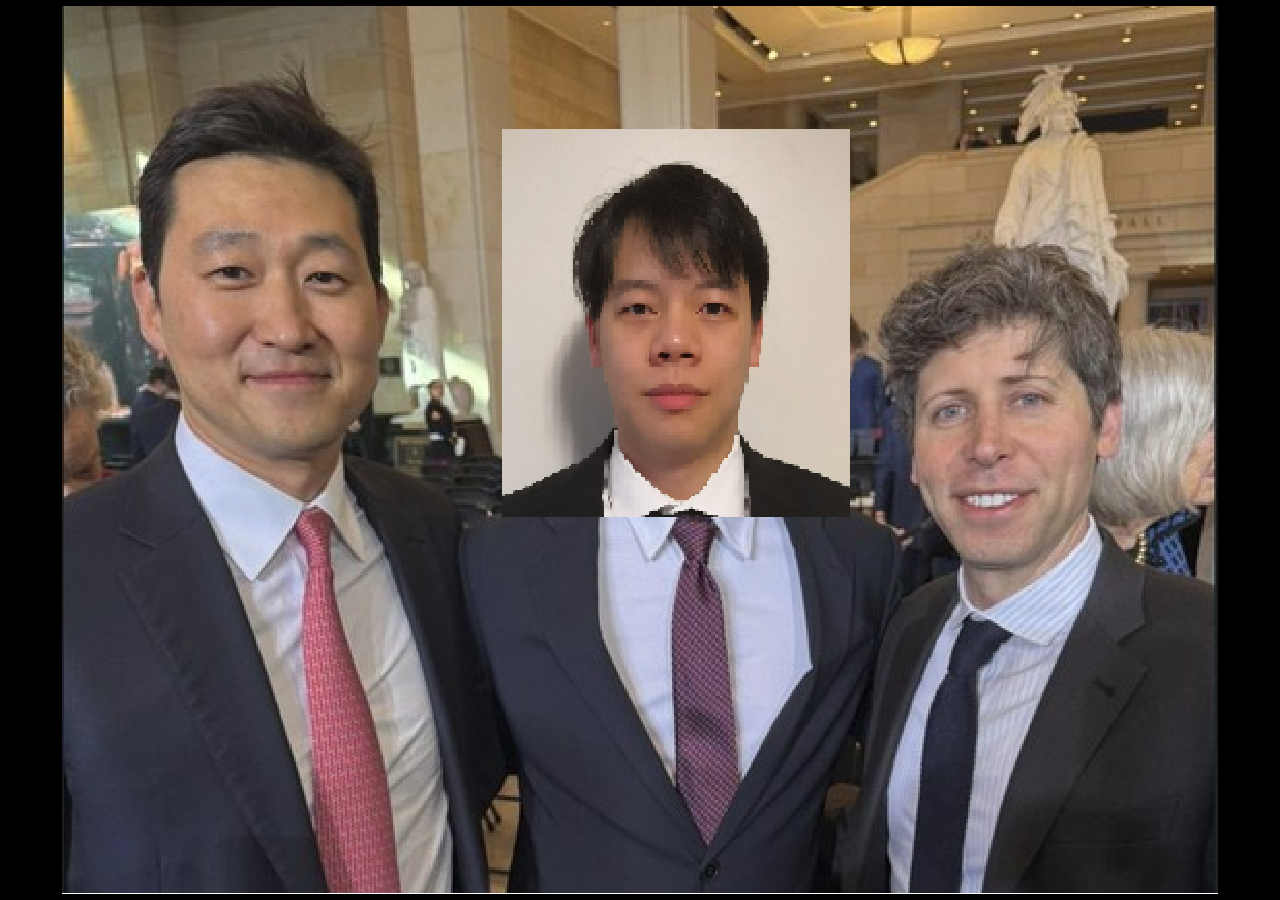
==== index.html @ 8714e559 "more code" ====
<!DOCTYPE html>
<html lang="en">
<head>
  <meta charset="UTF-8">
  <title>Jeanpierre Tran</title>
  <meta name="viewport" content="width=device-width, initial-scale=1.0">
  <style>
    body {
      margin: 0;
      display: flex;
      justify-content: center;
      align-items: center;
      height: 100vh;
      background-color: #000; /* background if image doesn’t fill */
    }
    img {
      max-width: 100%;
      max-height: 100%;
      height: auto;
      width: auto;
    }
  </style>
</head>
<body>
  <img src="jp.png" alt="Jeanpierre Tran">
</body>
</html>
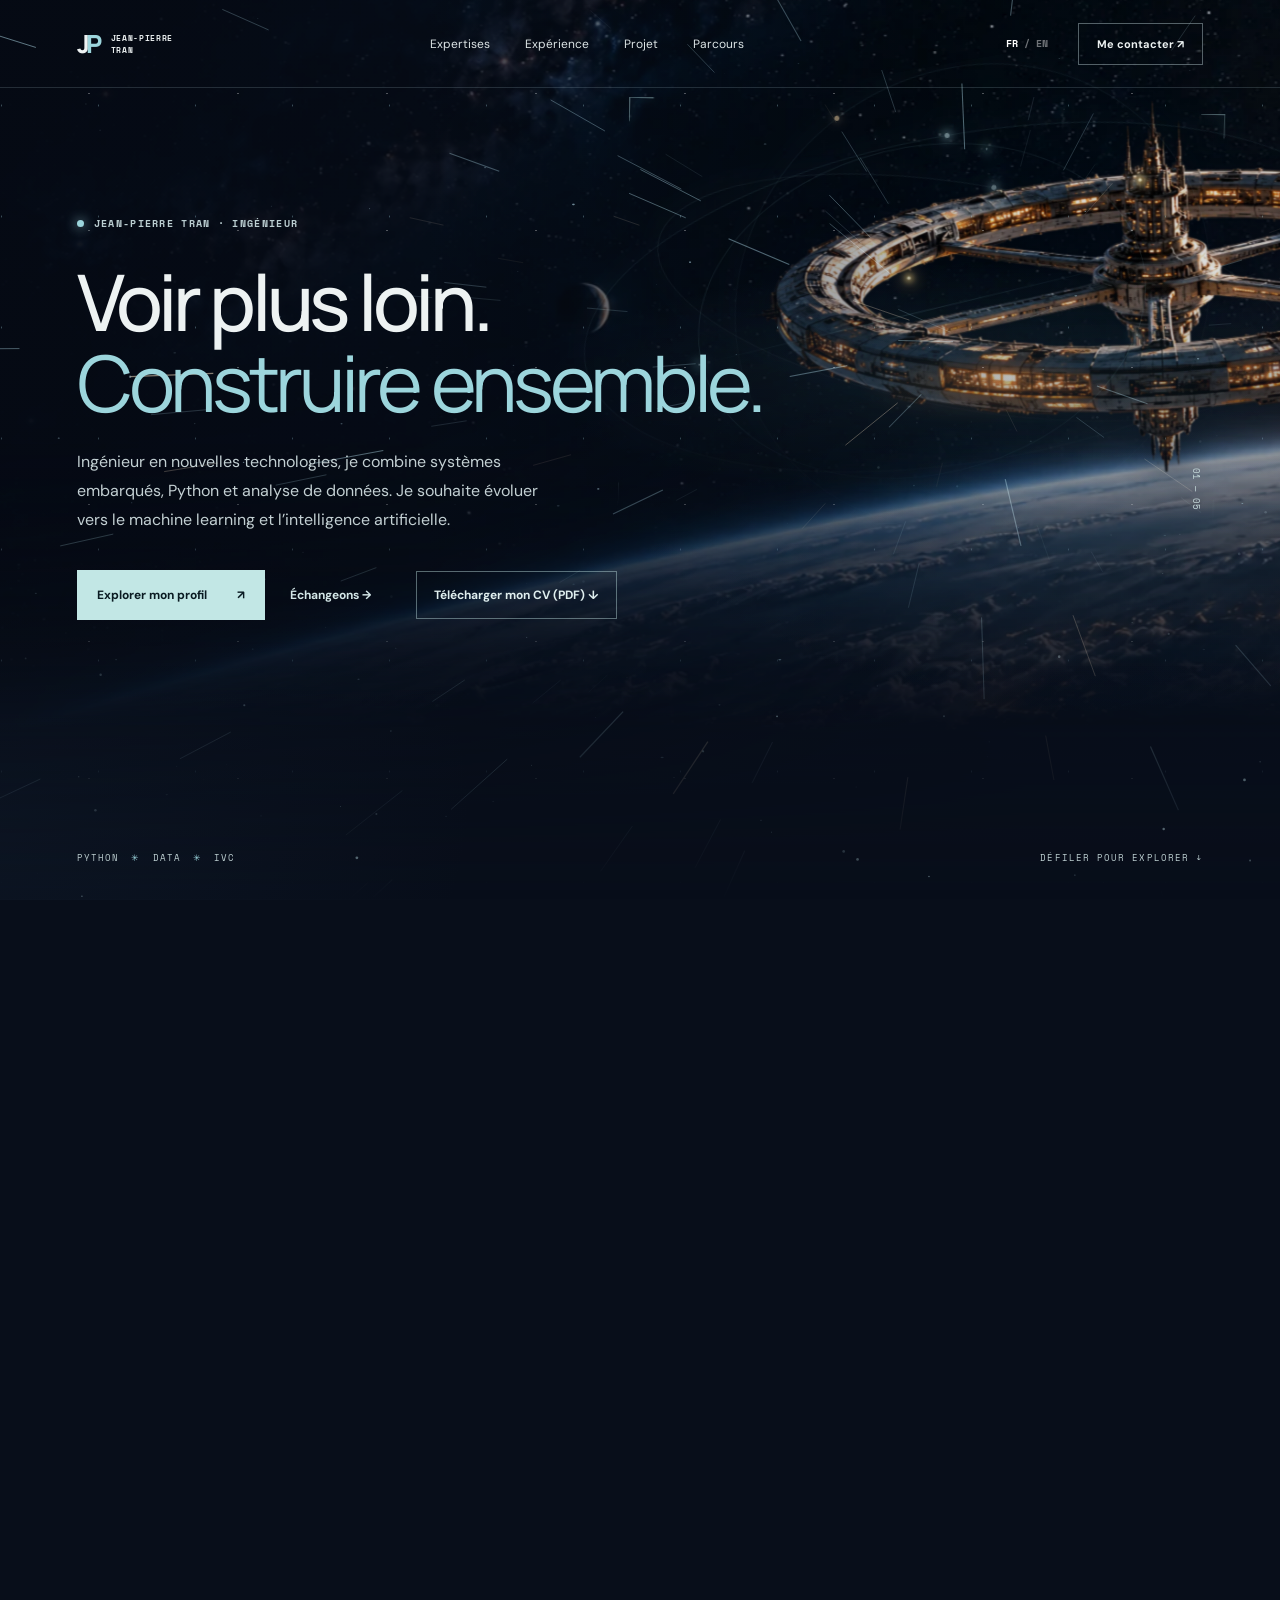
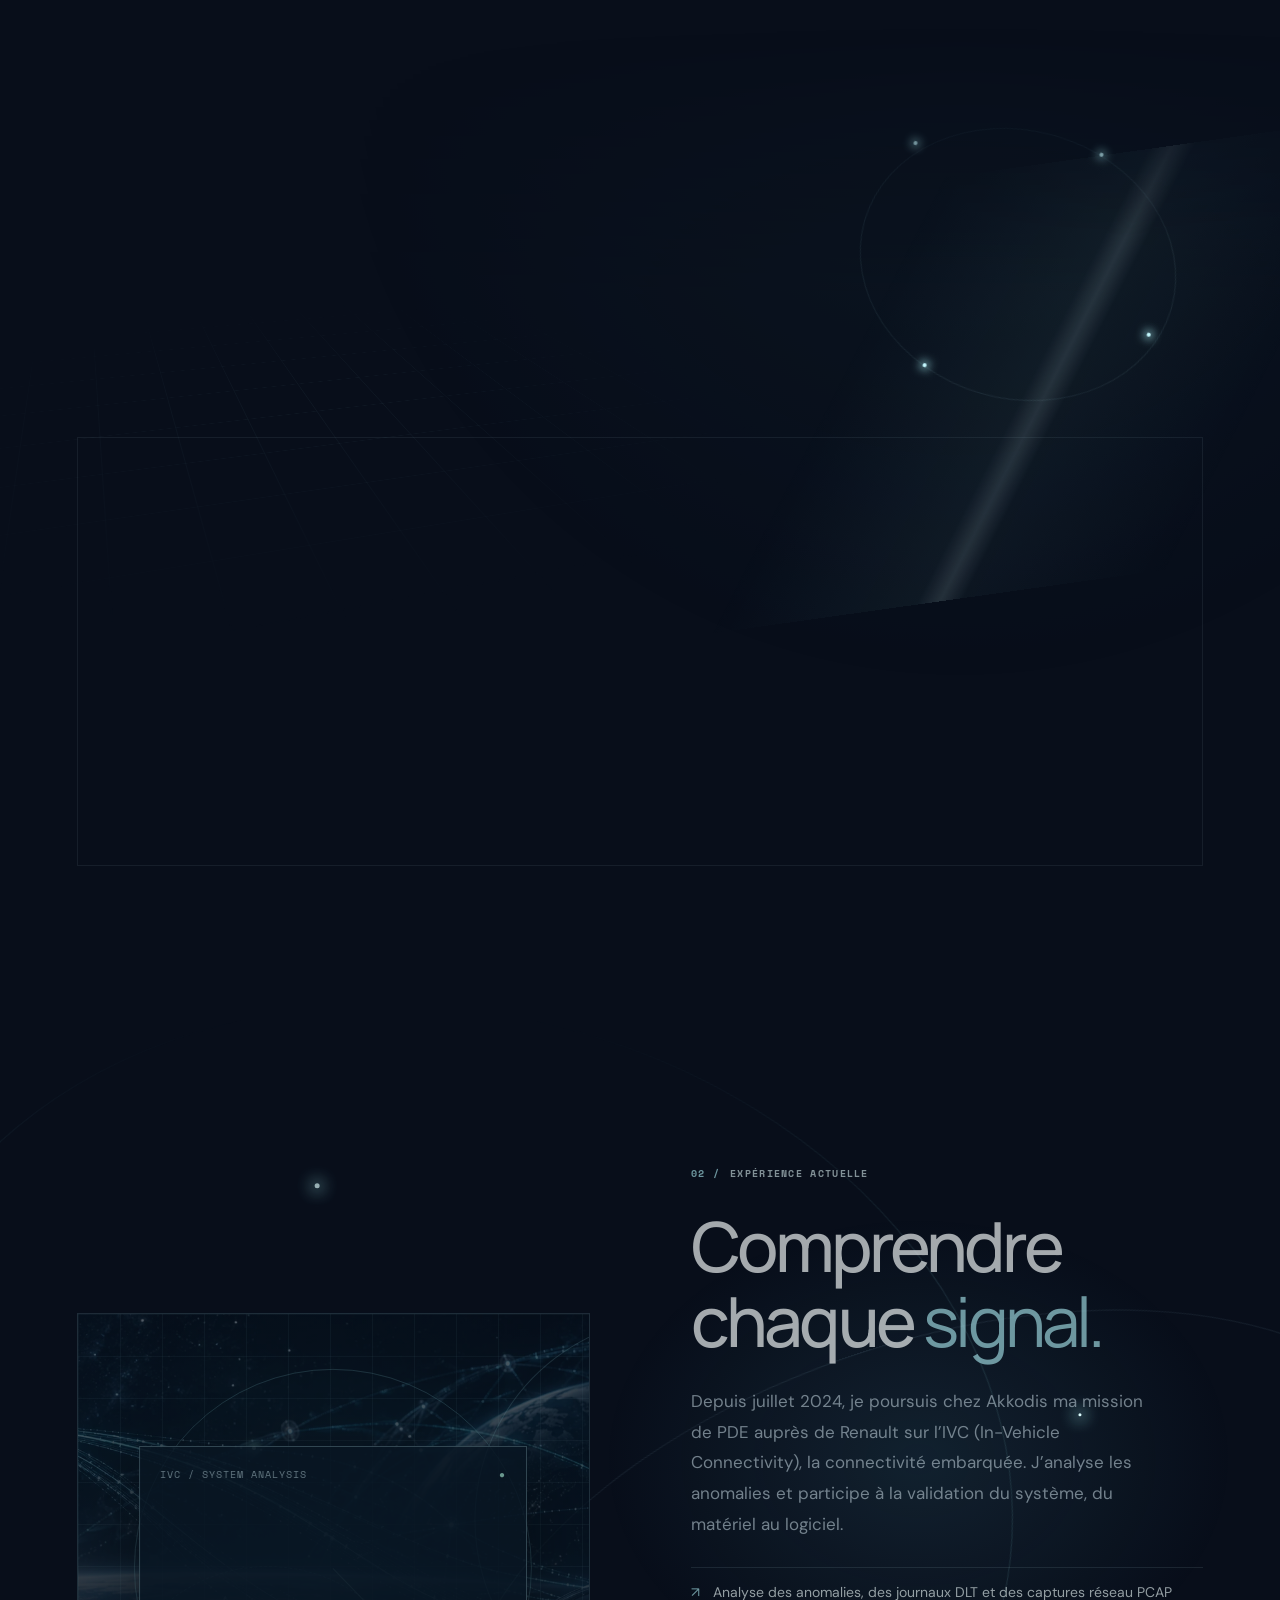
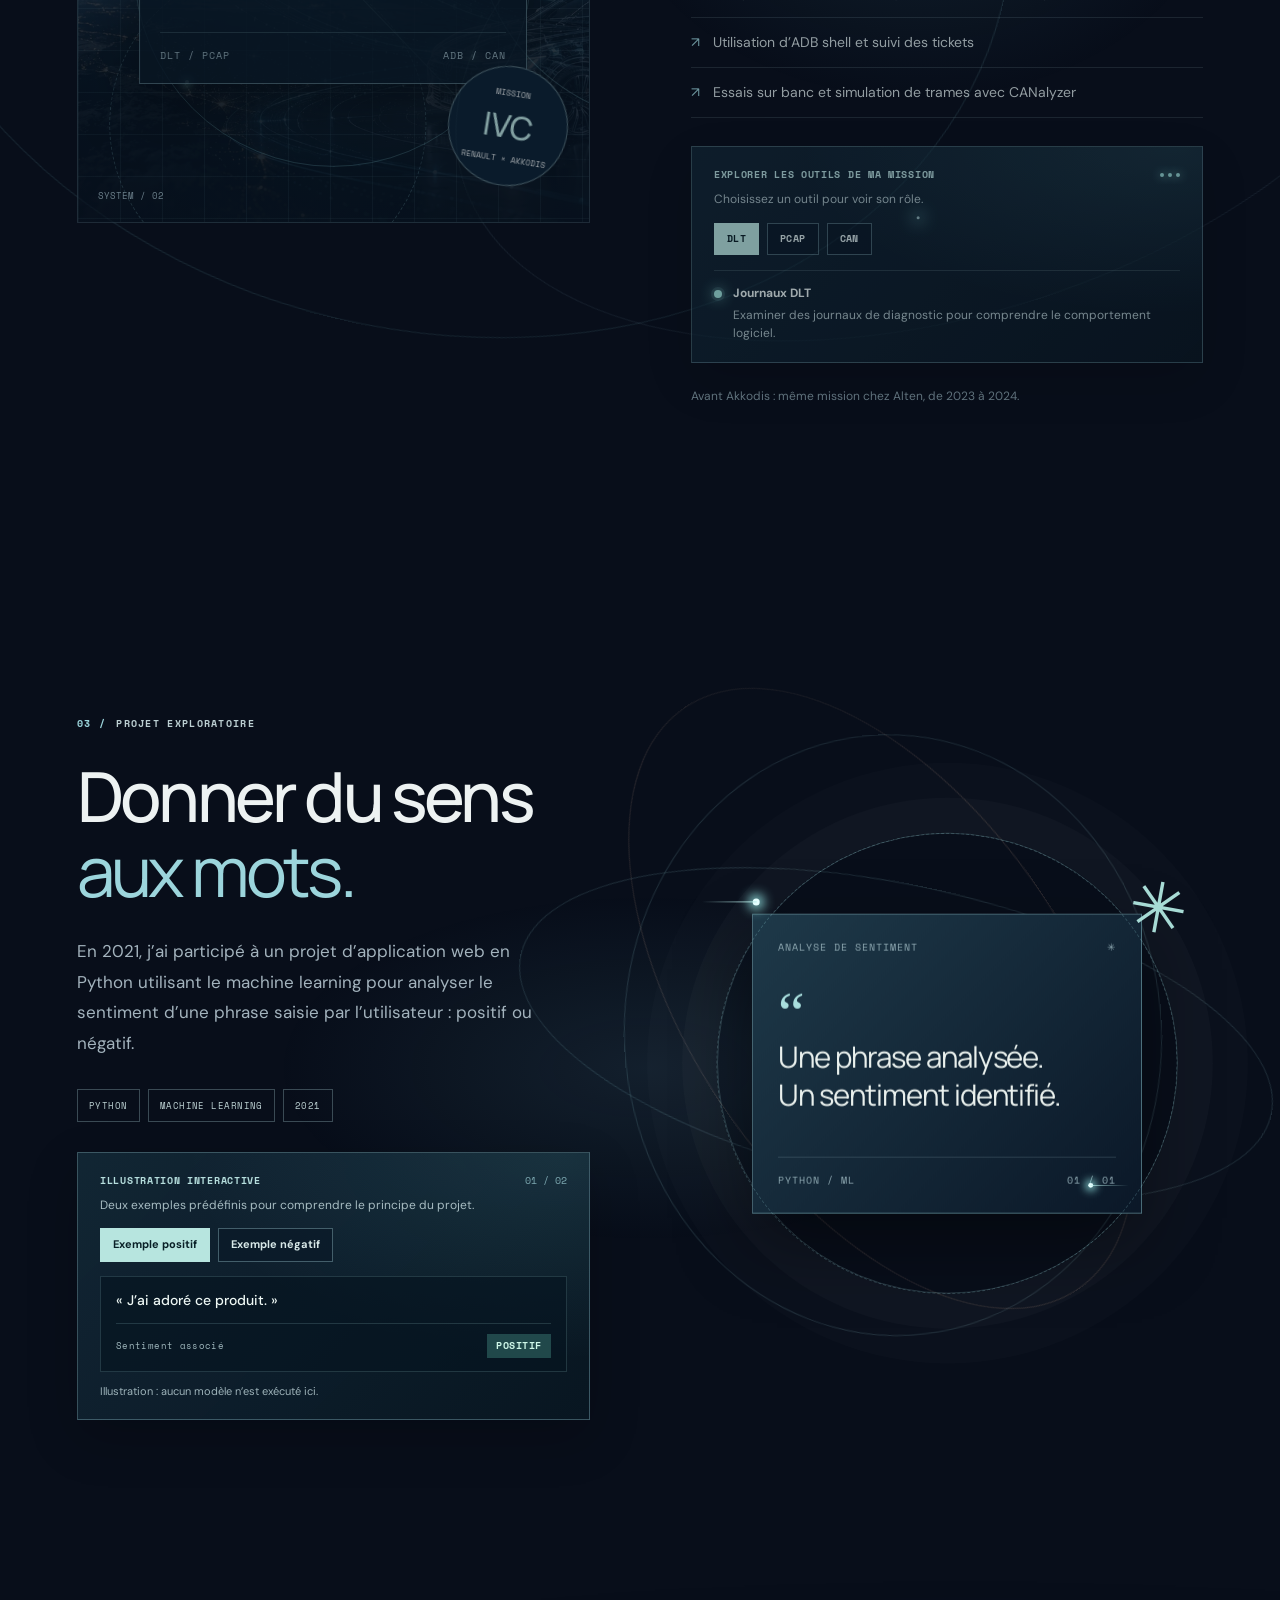
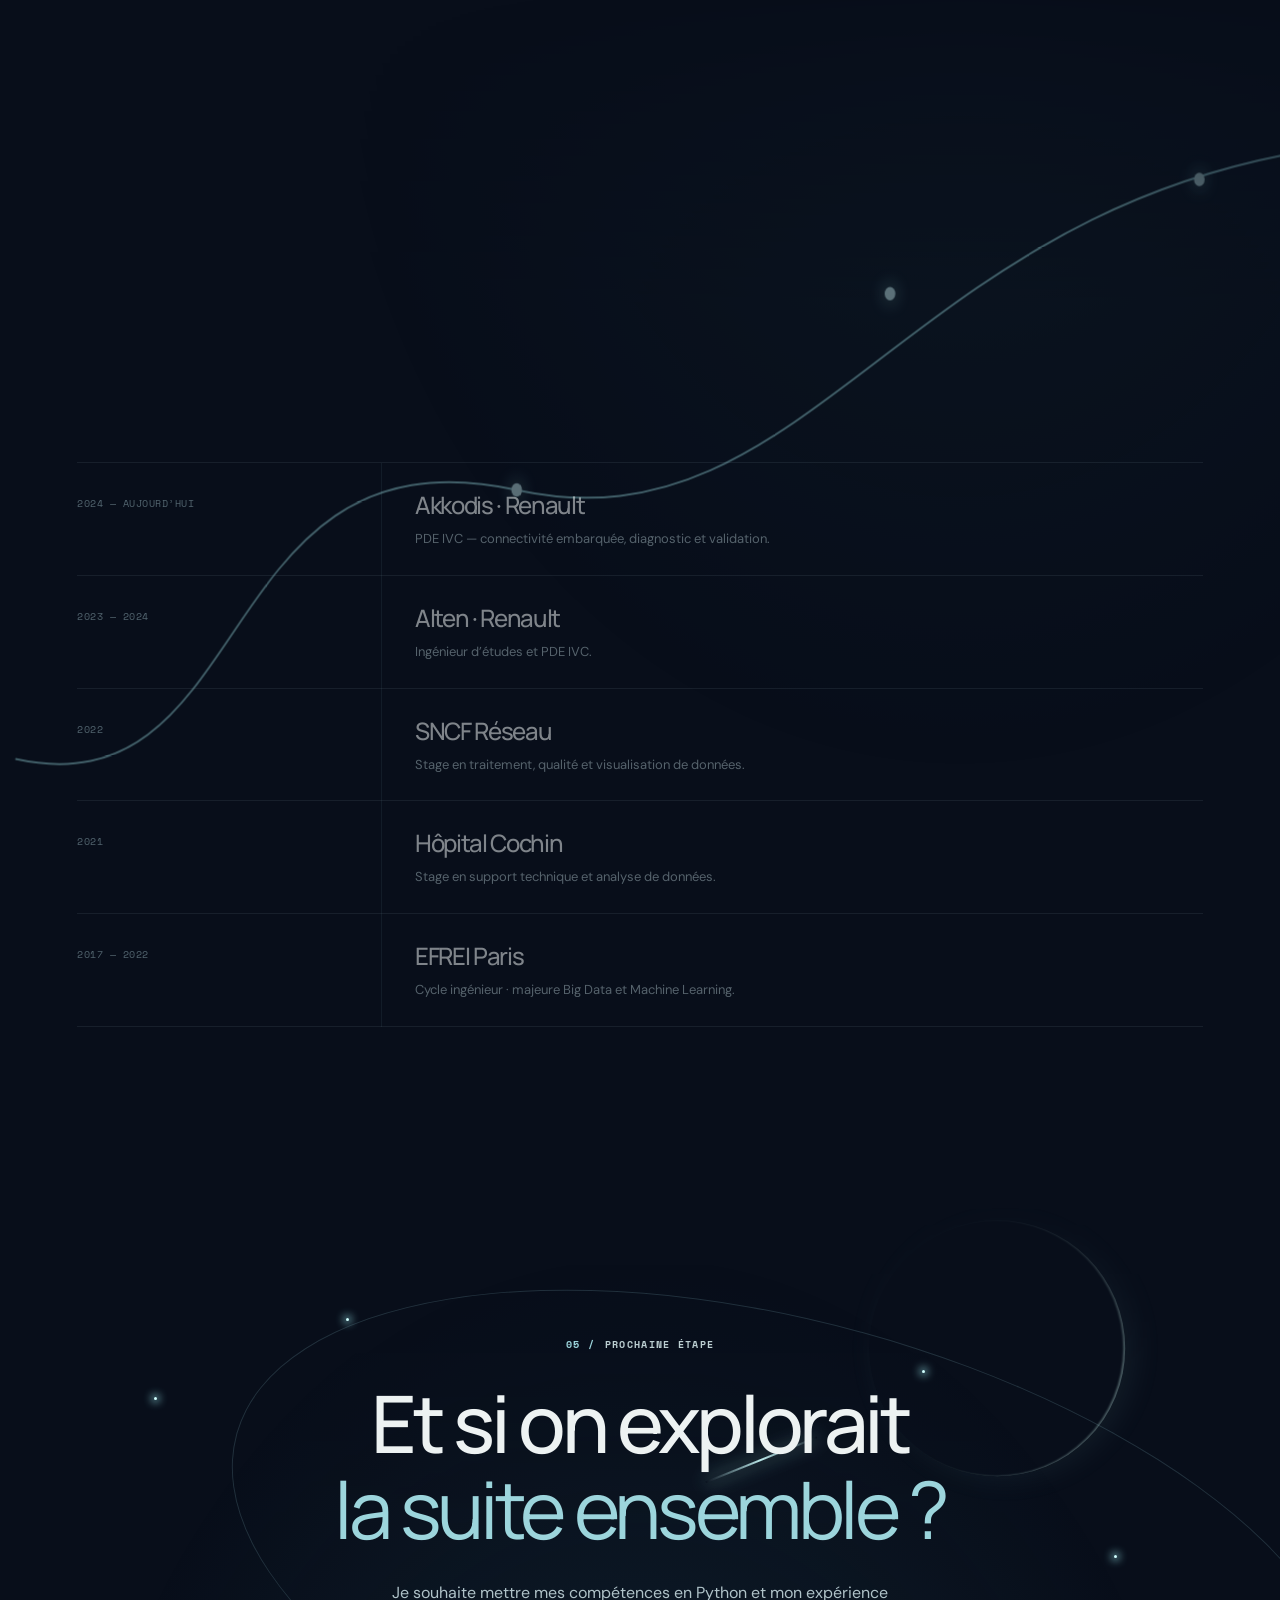
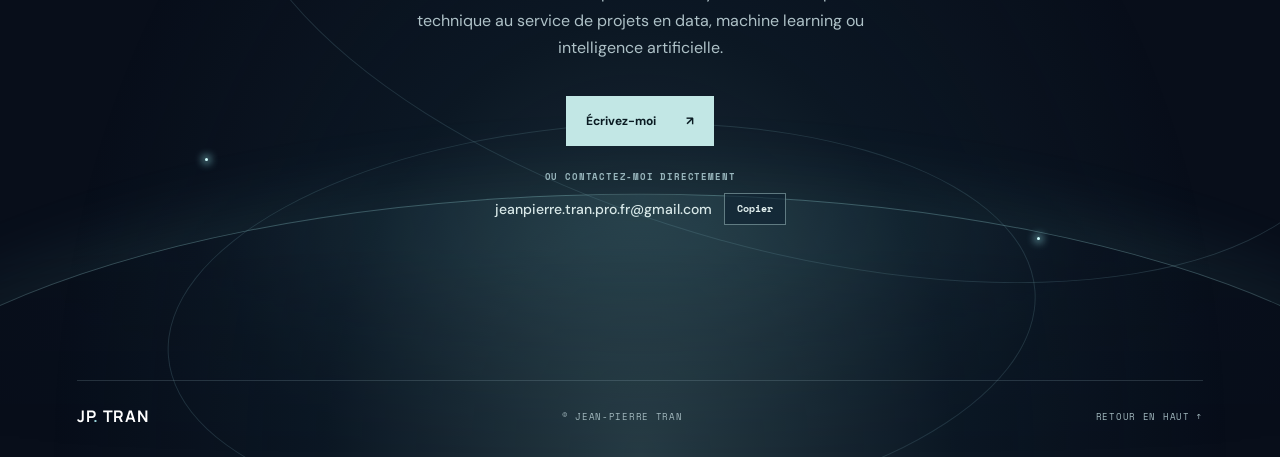
==== commit e8a6b6b8: "Ajouter le portfolio spatial" ====
--- a/index.html
+++ b/index.html
@@ -1,27 +1,8 @@
-<!DOCTYPE html>
-<html lang="en">
-<head>
-  <meta charset="UTF-8">
-  <title>Jeanpierre Tran</title>
-  <meta name="viewport" content="width=device-width, initial-scale=1.0">
-  <style>
-    body {
-      margin: 0;
-      display: flex;
-      justify-content: center;
-      align-items: center;
-      height: 100vh;
-      background-color: #000; /* background if image doesn’t fill */
-    }
-    img {
-      max-width: 100%;
-      max-height: 100%;
-      height: auto;
-      width: auto;
-    }
-  </style>
-</head>
-<body>
-  <img src="jp.png" alt="Jeanpierre Tran">
-</body>
-</html>
+<!doctype html><html lang="fr"><head><meta charset="utf-8"><meta name="viewport" content="width=device-width, initial-scale=1"><meta name="theme-color" content="#070d18"><meta name="description" content="Portfolio de Jean-Pierre Tran : Python, analyse de données et systèmes embarqués."><title>Jean-Pierre Tran — Ingénieur nouvelles technologies</title><link rel="preconnect" href="https://fonts.googleapis.com"><link rel="preconnect" href="https://fonts.gstatic.com" crossorigin><link href="https://fonts.googleapis.com/css2?family=DM+Sans:wght@400;500;600;700&family=Manrope:wght@400;500;600;700;800&family=Space+Mono:wght@400;700&display=swap" rel="stylesheet"><link rel="stylesheet" href="style.css"><link rel="stylesheet" href="motion.css"><link rel="stylesheet" href="transitions.css"><link rel="stylesheet" href="continuite.css"><link rel="stylesheet" href="hero-animation.css"><link rel="stylesheet" href="section-motion.css"><link rel="stylesheet" href="hero-wow.css"><link rel="stylesheet" href="extra-motion.css"><link rel="stylesheet" href="immersive-hero.css"><link rel="stylesheet" href="immersive-sections.css"><link rel="stylesheet" href="voyage.css"><link rel="stylesheet" href="story-wow.css"><link rel="stylesheet" href="flight.css"><link rel="stylesheet" href="immersion-plus.css"><link rel="stylesheet" href="experience-image.css"><link rel="stylesheet" href="hover-space.css"><link rel="stylesheet" href="cv-link.css"><link rel="stylesheet" href="mobile-menu.css"><link rel="stylesheet" href="contact-extra.css"><link rel="stylesheet" href="timeline-fix.css"><link rel="stylesheet" href="continuity-v2.css"></head><body>
+<header class="nav"><a class="logo" href="#top" aria-label="Jean-Pierre Tran — accueil"><span class="logo-mark">J<span>P</span></span><span class="logo-name">JEAN-PIERRE<br>TRAN</span></a><nav aria-label="Navigation principale"><a href="#expertise" data-fr="Expertises" data-en="Expertise">Expertises</a><a href="#experience" data-fr="Expérience" data-en="Experience">Expérience</a><a href="#projet" data-fr="Projet" data-en="Project">Projet</a><a href="#parcours" data-fr="Parcours" data-en="Journey">Parcours</a></nav><div class="nav-end"><button id="language" type="button" aria-label="Switch to English">FR <span>/ EN</span></button><a class="nav-contact" href="mailto:jeanpierre.tran.pro.fr@gmail.com" data-fr="Me contacter ↗" data-en="Get in touch ↗">Me contacter ↗</a></div></header>
+<main id="top"><section class="hero"><div class="hero-picture" data-depth=".10" aria-hidden="true"><div class="hero-scene"><div class="station-rig"><img src="station.webp" alt=""><span class="station-beacon beacon-one"></span><span class="station-beacon beacon-two"></span><span class="station-beacon beacon-three"></span><span class="station-beacon beacon-four"></span></div></div></div><div class="hero-shade"></div><div class="hero-stars" aria-hidden="true"></div><div class="hero-inner"><div class="eyebrow"><span class="spark-dot"></span><span data-fr="JEAN-PIERRE TRAN · INGÉNIEUR" data-en="JEAN-PIERRE TRAN · ENGINEER">JEAN-PIERRE TRAN · INGÉNIEUR</span></div><h1 data-fr="Voir plus loin.<br><em>Construire ensemble.</em>" data-en="Look further.<br><em>Build together.</em>">Voir plus loin.<br><em>Construire ensemble.</em></h1><p data-fr="Ingénieur en nouvelles technologies, je combine systèmes embarqués, Python et analyse de données. Je souhaite évoluer vers le machine learning et l’intelligence artificielle." data-en="I am an engineer with experience in embedded systems, Python and data analysis. I am looking to develop my career in machine learning and artificial intelligence.">Ingénieur en nouvelles technologies, je combine systèmes embarqués, Python et analyse de données. Je souhaite évoluer vers le machine learning et l’intelligence artificielle.</p><div class="hero-actions"><a class="button primary" href="#expertise" data-fr="Explorer mon profil <span>↗</span>" data-en="Explore my profile <span>↗</span>">Explorer mon profil <span>↗</span></a><a class="button subtle" href="mailto:jeanpierre.tran.pro.fr@gmail.com" data-fr="Échangeons →" data-en="Let’s talk →">Échangeons →</a><a class="button cv-download" href="CV-Jean-Pierre-Tran.pdf" download="CV-Jean-Pierre-Tran.pdf" data-fr="Télécharger mon CV (PDF) ↓" data-en="Download my CV (French PDF) ↓">Télécharger mon CV (PDF) ↓</a></div></div><div class="hero-bottom"><span>PYTHON <i>✳</i> DATA <i>✳</i> IVC</span><span data-fr="DÉFILER POUR EXPLORER ↓" data-en="SCROLL TO EXPLORE ↓">DÉFILER POUR EXPLORER ↓</span></div><div class="hero-index" aria-hidden="true">01 — 05</div></section>
+<section id="expertise" class="section expertise"><div class="section-inner"><div class="section-top reveal"><div><div class="eyebrow"><span class="section-number">01 /</span><span data-fr="MES DOMAINES" data-en="MY FIELDS">MES DOMAINES</span></div><h2 data-fr="Des outils pour<br><em>aller plus loin.</em>" data-en="Tools to<br><em>go further.</em>">Des outils pour<br><em>aller plus loin.</em></h2></div><p class="section-lead" data-fr="De l’analyse de données à la connectivité embarquée, j’aime comprendre les systèmes et résoudre des problèmes concrets." data-en="From data analysis to in-vehicle connectivity, I enjoy understanding systems and solving concrete problems.">De l’analyse de données à la connectivité embarquée, j’aime comprendre les systèmes et résoudre des problèmes concrets.</p></div><div class="expertise-grid"><article class="expertise-item reveal"><div class="item-top"><span>01</span><span class="item-symbol">✳</span></div><div class="item-art data-art" aria-hidden="true"><i></i><i></i><i></i><i></i><i></i><div class="art-line"></div></div><h3>Python <em>&amp; data</em></h3><p data-fr="Programmation, préparation et analyse de données, visualisation." data-en="Programming, data preparation, analysis and visualisation.">Programmation, préparation et analyse de données, visualisation.</p><small>PYTHON · SQL · POWER BI</small></article><article class="expertise-item reveal"><div class="item-top"><span>02</span><span class="item-symbol">↗</span></div><div class="item-art orbit-art" aria-hidden="true"><i></i><i></i><i></i><b></b></div><h3 data-fr="IA <em>&amp; apprentissage</em>" data-en="AI <em>&amp; learning</em>">IA <em>&amp; apprentissage</em></h3><p data-fr="Un projet en machine learning et l’utilisation d’assistants IA pour explorer de nouveaux outils." data-en="A machine learning project and use of AI assistants to explore new tools.">Un projet en machine learning et l’utilisation d’assistants IA pour explorer de nouveaux outils.</p><small>MACHINE LEARNING · CODEX · CLAUDE</small></article><article class="expertise-item reveal"><div class="item-top"><span>03</span><span class="item-symbol">⌁</span></div><div class="item-art wave-art" aria-hidden="true"><svg viewBox="0 0 240 80" fill="none"><path d="M0 40H32L42 22L53 59L69 8L83 70L101 32L112 40H135L145 23L158 55L170 32L182 40H240" stroke="currentColor" stroke-width="1.3"/></svg></div><h3 data-fr="Systèmes <em>&amp; diagnostic</em>" data-en="Systems <em>&amp; diagnostics</em>">Systèmes <em>&amp; diagnostic</em></h3><p data-fr="Analyse de journaux, investigation d’anomalies et essais sur banc." data-en="Log analysis, issue investigation and test-bench work.">Analyse de journaux, investigation d’anomalies et essais sur banc.</p><small>DLT · PCAP · ADB · CAN</small></article></div></div></section>
+<section id="experience" class="section experience"><div class="section-inner exp-grid"><div class="exp-art reveal"><div class="exp-gridlines"></div><div class="exp-orbit orbit-a"></div><div class="exp-orbit orbit-b"></div><div class="signal-panel"><div class="signal-top"><span>IVC / SYSTEM ANALYSIS</span><span>●</span></div><div class="signal-screen"><svg viewBox="0 0 300 130" preserveAspectRatio="none" fill="none"><path d="M0 72 H34 L45 61 L58 75 L72 33 L86 90 L100 53 L112 73 H143 L151 62 L162 79 L175 15 L188 95 L202 55 L213 72 H245 L255 59 L266 77 L279 49 L290 72 H300" stroke="currentColor" stroke-width="2"/></svg></div><div class="signal-bottom"><span>DLT / PCAP</span><span>ADB / CAN</span></div></div><div class="exp-tag"><span data-fr="MISSION" data-en="ASSIGNMENT">MISSION</span><strong>IVC</strong><span>RENAULT × AKKODIS</span></div><div class="coordinate">SYSTEM / 02</div></div><div class="exp-copy reveal"><div class="eyebrow"><span class="section-number">02 /</span><span data-fr="EXPÉRIENCE ACTUELLE" data-en="CURRENT EXPERIENCE">EXPÉRIENCE ACTUELLE</span></div><h2 data-fr="Comprendre<br>chaque <em>signal.</em>" data-en="Understand<br>every <em>signal.</em>">Comprendre<br>chaque <em>signal.</em></h2><p class="lead" data-fr="Depuis juillet 2024, je poursuis chez Akkodis ma mission de PDE auprès de Renault sur l’IVC (In-Vehicle Connectivity), la connectivité embarquée. J’analyse les anomalies et participe à la validation du système, du matériel au logiciel." data-en="Since July 2024, I have continued my PDE assignment with Renault through Akkodis, working on in-vehicle connectivity (IVC). I investigate issues and contribute to system validation across hardware and software.">Depuis juillet 2024, je poursuis chez Akkodis ma mission de PDE auprès de Renault sur l’IVC (In-Vehicle Connectivity), la connectivité embarquée. J’analyse les anomalies et participe à la validation du système, du matériel au logiciel.</p><ul class="exp-list"><li data-fr="Analyse des anomalies, des journaux DLT et des captures réseau PCAP" data-en="Investigating issues and analysing DLT logs and PCAP network captures">Analyse des anomalies, des journaux DLT et des captures réseau PCAP</li><li data-fr="Utilisation d’ADB shell et suivi des tickets" data-en="Using ADB shell and tracking issues through tickets">Utilisation d’ADB shell et suivi des tickets</li><li data-fr="Essais sur banc et simulation de trames avec CANalyzer" data-en="Test-bench work and frame simulation with CANalyzer">Essais sur banc et simulation de trames avec CANalyzer</li></ul><p class="exp-note" data-fr="Avant Akkodis : même mission chez Alten, de 2023 à 2024." data-en="Before Akkodis: same assignment at Alten, from 2023 to 2024.">Avant Akkodis : même mission chez Alten, de 2023 à 2024.</p></div></div></section>
+<section id="projet" class="section project"><div class="section-inner project-grid"><div class="project-copy reveal"><div class="eyebrow"><span class="section-number">03 /</span><span data-fr="PROJET EXPLORATOIRE" data-en="EXPLORATORY PROJECT">PROJET EXPLORATOIRE</span></div><h2 data-fr="Donner du sens<br><em>aux mots.</em>" data-en="Find meaning<br><em>in words.</em>">Donner du sens<br><em>aux mots.</em></h2><p class="lead" data-fr="En 2021, j’ai participé à un projet d’application web en Python utilisant le machine learning pour analyser le sentiment d’une phrase saisie par l’utilisateur : positif ou négatif." data-en="In 2021, I worked on a Python web application using machine learning to classify the sentiment of a user-entered sentence as positive or negative.">En 2021, j’ai participé à un projet d’application web en Python utilisant le machine learning pour analyser le sentiment d’une phrase saisie par l’utilisateur : positif ou négatif.</p><div class="pills"><span>PYTHON</span><span>MACHINE LEARNING</span><span>2021</span></div></div><div class="project-art reveal"><div class="project-orbit"></div><div class="project-card"><div class="project-card-top"><span data-fr="ANALYSE DE SENTIMENT" data-en="SENTIMENT ANALYSIS">ANALYSE DE SENTIMENT</span><span>✳</span></div><div class="project-card-body"><span class="quote-mark">“</span><p data-fr="Une phrase analysée.<br>Un sentiment identifié." data-en="A sentence analysed.<br>A sentiment identified.">Une phrase analysée.<br>Un sentiment identifié.</p></div><div class="project-card-bottom"><span>PYTHON / ML</span><span>01 / 01</span></div></div><div class="project-star">✳</div></div></div></section>
+<section id="parcours" class="section journey-section"><div class="section-inner"><div class="journey-heading reveal"><div><div class="eyebrow"><span class="section-number">04 /</span><span data-fr="MON PARCOURS" data-en="MY JOURNEY">MON PARCOURS</span></div><h2 data-fr="Une trajectoire,<br><em>plusieurs horizons.</em>" data-en="One journey,<br><em>many horizons.</em>">Une trajectoire,<br><em>plusieurs horizons.</em></h2></div><p class="section-lead" data-fr="De la data aux systèmes embarqués, chaque expérience enrichit ma manière d’aborder les défis techniques." data-en="From data to embedded systems, each experience shapes how I approach technical challenges.">De la data aux systèmes embarqués, chaque expérience enrichit ma manière d’aborder les défis techniques.</p></div><div class="timeline reveal"><article><span>2024 — <span data-fr="AUJOURD’HUI" data-en="PRESENT">AUJOURD’HUI</span></span><div><h3>Akkodis · Renault</h3><p data-fr="PDE IVC — connectivité embarquée, diagnostic et validation." data-en="IVC PDE — connectivity, diagnostics and validation.">PDE IVC — connectivité embarquée, diagnostic et validation.</p></div><b>↗</b></article><article><span>2023 — 2024</span><div><h3>Alten · Renault</h3><p data-fr="Ingénieur d’études et PDE IVC." data-en="Engineering consultant and IVC PDE.">Ingénieur d’études et PDE IVC.</p></div><b>↗</b></article><article><span>2022</span><div><h3>SNCF Réseau</h3><p data-fr="Stage en traitement, qualité et visualisation de données." data-en="Internship in data processing, quality and visualisation.">Stage en traitement, qualité et visualisation de données.</p></div><b>↗</b></article><article><span>2021</span><div><h3 data-fr="Hôpital Cochin" data-en="Cochin Hospital">Hôpital Cochin</h3><p data-fr="Stage en support technique et analyse de données." data-en="Internship in technical support and data analysis.">Stage en support technique et analyse de données.</p></div><b>↗</b></article><article><span>2017 — 2022</span><div><h3>EFREI Paris</h3><p data-fr="Cycle ingénieur · majeure Big Data et Machine Learning." data-en="Engineering degree · Big Data and Machine Learning major.">Cycle ingénieur · majeure Big Data et Machine Learning.</p></div><b>↗</b></article></div></div></section>
+<footer id="contact" class="closing"><div class="closing-orbit orbit-x"></div><div class="closing-orbit orbit-y"></div><div class="closing-glow"></div><div class="closing-copy reveal"><div class="eyebrow"><span class="section-number">05 /</span><span data-fr="PROCHAINE ÉTAPE" data-en="NEXT STEP">PROCHAINE ÉTAPE</span></div><h2 data-fr="Et si on explorait<br><em>la suite ensemble ?</em>" data-en="Shall we explore<br><em>what’s next together?</em>">Et si on explorait<br><em>la suite ensemble ?</em></h2><p data-fr="Je souhaite mettre mes compétences en Python et mon expérience technique au service de projets en data, machine learning ou intelligence artificielle." data-en="I’m looking to bring my Python skills and technical experience to data, machine learning or artificial intelligence projects.">Je souhaite mettre mes compétences en Python et mon expérience technique au service de projets en data, machine learning ou intelligence artificielle.</p><a class="button primary" href="mailto:jeanpierre.tran.pro.fr@gmail.com" data-fr="Écrivez-moi <span>↗</span>" data-en="Send me a message <span>↗</span>">Écrivez-moi <span>↗</span></a></div><div class="footer-line"><a class="footer-logo" href="#top">JP<span>.</span> TRAN</a><span>© JEAN-PIERRE TRAN</span><a href="#top" data-fr="RETOUR EN HAUT ↑" data-en="BACK TO TOP ↑">RETOUR EN HAUT ↑</a></div></footer></main><script src="script.js"></script><script src="motion.js"></script><script src="section-motion.js"></script><script src="transitions.js"></script><script src="hero-wow.js"></script><script src="extra-motion.js"></script><script src="immersive-hero.js"></script><script src="immersive-sections.js"></script><script src="voyage.js"></script><script src="story-wow.js"></script><script src="flight.js"></script><script src="immersion-plus.js"></script><script src="hover-space.js"></script><script src="mobile-menu.js"></script><script src="contact-extra.js"></script><script src="continuity-v2.js"></script></body></html>
--- a/style.css
+++ b/style.css
@@ -0,0 +1 @@
+:root{--bg:#080e1a;--panel:#101b2a;--line:#a5c4cf30;--text:#edf2f2;--muted:#a3b3bd;--accent:#9cd5dc;--coral:#e8ac91}*{box-sizing:border-box}html{scroll-behavior:smooth}body{margin:0;color:var(--text);background:var(--bg);font-family:'DM Sans',sans-serif;overflow-x:hidden}a{color:inherit;text-decoration:none}button{font:inherit}h1,h2,h3,p{margin-top:0}h1,h2,h3{font-family:Manrope,sans-serif;letter-spacing:-.055em;font-weight:500}h1 em,h2 em,h3 em{font-style:normal;font-weight:400;color:var(--accent)}.nav{position:absolute;top:0;left:0;right:0;height:88px;padding:0 6%;display:flex;align-items:center;justify-content:space-between;z-index:20;border-bottom:1px solid #b4d1dc2d}.logo{display:flex;align-items:center;gap:12px}.logo-mark{font:800 25px Manrope,sans-serif;letter-spacing:-.14em}.logo-mark span{color:var(--accent)}.logo-name{font:700 8px/1.5 'Space Mono',monospace;letter-spacing:.08em}.nav nav{display:flex;align-items:center;gap:35px;font-size:12px;color:#dce4e5}.nav nav a:hover{color:var(--accent)}.nav-end{display:flex;align-items:center;gap:24px}.nav-end button{border:0;background:none;color:white;font:700 10px 'Space Mono',monospace;cursor:pointer}.nav-end button span{opacity:.43}.nav-contact{padding:13px 18px;border:1px solid #c7dce06b;font-size:11px;font-weight:700;transition:background .2s}.nav-contact:hover{background:#ffffff18}.hero{position:relative;min-height:760px;height:100svh;max-height:1200px;overflow:hidden;background:#091420}.hero-picture{position:absolute;inset:-3%;background:url('hero.webp') center/cover no-repeat;transform:translateY(var(--offset,0px)) scale(1.03);will-change:transform}.hero-shade{position:absolute;inset:0;background:linear-gradient(90deg,rgba(5,10,20,.98) 0%,rgba(6,12,23,.83) 33%,rgba(6,12,23,.12) 80%),linear-gradient(0deg,#080e1a 0%,transparent 27%)}.hero-stars{position:absolute;inset:0;opacity:.3;background-image:radial-gradient(#fff 1px,transparent 1px),radial-gradient(#b0e3f1 .7px,transparent 1px);background-size:149px 137px,97px 111px;background-position:15px 25px,50px 50px;mask-image:linear-gradient(90deg,transparent,#000)}.hero-inner{position:relative;z-index:2;padding:clamp(155px,24vh,270px) 6% 0;max-width:900px}.eyebrow{display:flex;align-items:center;gap:10px;font:700 10px 'Space Mono',monospace;letter-spacing:.13em;color:#bccfd2}.spark-dot{width:7px;height:7px;border-radius:50%;background:var(--accent);box-shadow:0 0 12px var(--accent)}.section-number{color:var(--accent)}.hero h1{font-size:clamp(58px,6.1vw,96px);line-height:1.04;margin:30px 0 25px}.hero-inner>p{font-size:16px;line-height:1.8;color:#c3d0d3;max-width:475px}.hero-actions{display:flex;gap:25px;align-items:center;margin-top:35px}.button{display:inline-flex;align-items:center;justify-content:space-between;gap:30px;padding:17px 20px;font-size:12px;font-weight:700;transition:transform .2s,background .2s}.button:hover{transform:translateY(-3px)}.primary{background:#c2e7e5;color:#0a1b22}.primary:hover{background:#e2faf5}.subtle{padding-left:0;color:#d4e7e8}.hero-bottom{position:absolute;left:6%;right:6%;bottom:36px;display:flex;justify-content:space-between;z-index:3;color:#bed0d2;font:9px 'Space Mono',monospace;letter-spacing:.12em}.hero-bottom i{color:var(--accent);font-style:normal;padding:0 5px}.hero-index{position:absolute;right:6%;top:52%;z-index:3;font:9px 'Space Mono',monospace;writing-mode:vertical-rl;color:#c3d7d9}.section{position:relative;padding:150px 0}.section-inner{width:min(1320px,88%);margin:auto;position:relative;z-index:2}.section-top,.journey-heading{display:grid;grid-template-columns:1fr 1fr;gap:10%;align-items:end}h2{font-size:clamp(48px,5.4vw,82px);line-height:1.08;margin:28px 0 0}.section-lead,.lead{font-size:17px;line-height:1.8;color:var(--muted);max-width:470px}.section-lead{margin:0 0 4px}.expertise{background:#0b1320}.expertise:before,.journey-section:before{content:'';position:absolute;inset:0;opacity:.35;background:radial-gradient(ellipse at 75% 0%,#30576650,transparent 48%)}.expertise-grid{display:grid;grid-template-columns:repeat(3,1fr);border:1px solid var(--line);margin-top:75px}.expertise-item{padding:29px 30px 34px;min-height:425px;border-right:1px solid var(--line);background:#0e1a29a8;transition:background .3s}.expertise-item:last-child{border:0}.expertise-item:hover{background:#162b3d}.item-top,.signal-top,.signal-bottom,.project-card-top,.project-card-bottom{display:flex;justify-content:space-between;align-items:center;font:10px 'Space Mono',monospace;letter-spacing:.1em;color:#8fa9b2}.item-symbol{color:#add9d8;font-size:21px}.item-art{height:130px;margin:22px 0 25px;position:relative;color:#8fd0d5;overflow:hidden}.data-art{display:flex;align-items:end;gap:12px;padding:10px 12px 15px}.data-art i{width:12%;border:1px solid #76b7bd83;background:linear-gradient(0deg,#589ba646,#aee2df16);height:34%}.data-art i:nth-child(2){height:58%}.data-art i:nth-child(3){height:44%}.data-art i:nth-child(4){height:78%}.data-art i:nth-child(5){height:61%}.art-line{position:absolute;left:0;right:0;bottom:14px;height:1px;background:#9bd1d155}.orbit-art i{position:absolute;left:50%;top:50%;border:1px solid #76b8c36c;border-radius:50%;width:190px;height:65px;transform:translate(-50%,-50%) rotate(0deg)}.orbit-art i:nth-child(2){transform:translate(-50%,-50%) rotate(60deg)}.orbit-art i:nth-child(3){transform:translate(-50%,-50%) rotate(-60deg)}.orbit-art b{position:absolute;left:50%;top:50%;width:12px;height:12px;border-radius:50%;background:#b6e6e1;transform:translate(-50%,-50%);box-shadow:0 0 28px #a5dfe0}.wave-art{display:grid;place-items:center}.wave-art svg{width:100%;overflow:visible;filter:drop-shadow(0 0 6px #75bfc488)}.expertise-item h3{font-size:27px;margin-bottom:13px}.expertise-item p{color:#a6b8bf;font-size:14px;line-height:1.65;min-height:70px}.expertise-item small{font:9px/1.8 'Space Mono',monospace;letter-spacing:.04em;color:#8ab1b7}.interlude{height:clamp(400px,65vh,700px);position:relative;overflow:hidden;background:#09111f}.planet-horizon{position:absolute;inset:-20% 0;background:radial-gradient(ellipse 80% 60% at 50% 105%,#b2d9d1 0%,#3a7986 4%,#1a3c50 8%,#0c1a2a 23%,#080f1c 47%,transparent 48%);transform:translateY(var(--offset,0px));filter:drop-shadow(0 -20px 65px #75b5bf33)}.orbit-ring{position:absolute;left:50%;top:72%;width:120%;height:40%;border:1px solid #abdce12c;border-radius:50%;transform:translate(-50%,-50%) rotate(-7deg)}.ring-two{width:95%;height:30%;transform:translate(-50%,-50%) rotate(8deg)}.interlude-copy{position:absolute;left:6%;right:6%;bottom:35px;display:flex;justify-content:space-between;align-items:center;font:9px 'Space Mono',monospace;letter-spacing:.12em;color:#b9d2d4}.interlude-copy strong{font-weight:400}.experience{background:#0b1421}.exp-grid,.project-grid{display:grid;grid-template-columns:1fr 1fr;gap:9%;align-items:center}.exp-art{position:relative;min-height:510px;border:1px solid #8eb4bd3d;background:radial-gradient(circle at 50% 48%,#23485b,#0c1d2a 60%,#0c1522);overflow:hidden}.exp-gridlines{position:absolute;inset:0;background-image:linear-gradient(#8abcc014 1px,transparent 1px),linear-gradient(90deg,#8abcc014 1px,transparent 1px);background-size:42px 42px}.exp-orbit{position:absolute;left:50%;top:50%;width:80%;aspect-ratio:1;border:1px solid #84bbc344;border-radius:50%;transform:translate(-50%,-50%)}.orbit-b{width:62%;border-style:dashed}.signal-panel{position:absolute;z-index:2;left:12%;right:12%;top:26%;padding:20px;background:#0a1a27d9;border:1px solid #a2cbd067;box-shadow:0 20px 60px #0007}.signal-top span:last-child{color:#97d8c4}.signal-screen{height:150px;display:grid;place-items:center;color:#9de1da}.signal-screen svg{width:100%;height:100%;overflow:visible;filter:drop-shadow(0 0 9px #73e1d5)}.signal-bottom{border-top:1px solid #9ac7c931;padding-top:15px}.exp-tag{position:absolute;right:4%;bottom:7%;width:120px;height:120px;border-radius:50%;border:1px solid #c0e2df66;background:#0d2334;display:flex;flex-direction:column;align-items:center;justify-content:center;font:8px 'Space Mono',monospace;gap:5px;transform:rotate(9deg);z-index:4}.exp-tag strong{font:500 32px Manrope;color:#bce5e1}.coordinate{position:absolute;bottom:20px;left:20px;font:9px 'Space Mono',monospace;color:#9bb5bf}.exp-copy .lead,.project-copy .lead{margin:28px 0}.exp-list{padding:0;list-style:none;border-top:1px solid var(--line)}.exp-list li{padding:14px 0;border-bottom:1px solid var(--line);font-size:14px;line-height:1.5;color:#d3dfe0}.exp-list li:before{content:'↗';margin-right:13px;color:var(--accent)}.exp-note{font-size:12px;color:#8fa8b2;margin-top:25px}.project{background:#101e2c;overflow:hidden}.project:before{content:'';position:absolute;width:850px;height:850px;border-radius:50%;right:-20%;top:-50%;background:radial-gradient(circle,#34657b80,transparent 65%)}.pills{display:flex;flex-wrap:wrap;gap:8px;margin-top:30px}.pills span{padding:9px 11px;border:1px solid #9ec4ca55;font:9px 'Space Mono',monospace;letter-spacing:.05em;color:#c0d5d6}.project-art{height:500px;position:relative;display:grid;place-items:center}.project-orbit{position:absolute;width:90%;aspect-ratio:1;border:1px solid #a6dce035;border-radius:50%;box-shadow:0 0 0 35px #ffffff05,0 0 0 70px #ffffff04}.project-card{width:76%;height:300px;position:relative;background:linear-gradient(135deg,#1e3949,#0b1828);border:1px solid #a6dce25b;box-shadow:0 30px 70px #0006;padding:25px;transform:rotate(-3deg);display:flex;flex-direction:column;justify-content:space-between}.project-card-body p{font:400 clamp(22px,2.3vw,36px)/1.3 Manrope,sans-serif;letter-spacing:-.035em;margin:0;color:#e9f0ed}.quote-mark{font:60px Georgia;color:#a8dedd;line-height:.5}.project-card-bottom{border-top:1px solid var(--line);padding-top:15px}.project-star{position:absolute;right:3%;top:10%;font-size:70px;color:#a7dbd5}.journey-section{background:#0b1320}.journey-heading{position:relative}.timeline{margin-top:75px;border-top:1px solid var(--line)}.timeline article{display:grid;grid-template-columns:25% 1fr auto;gap:5%;padding:25px 0;border-bottom:1px solid var(--line);align-items:start}.timeline article>span{font:10px 'Space Mono',monospace;letter-spacing:.05em;color:#96b3bc;padding-top:8px}.timeline h3{font-size:24px;margin-bottom:8px}.timeline p{font-size:13px;color:#9db0b7;margin:0;line-height:1.6}.timeline b{font-size:18px;font-weight:400;color:#81b4bb}.closing{min-height:720px;padding:160px 6% 30px;position:relative;overflow:hidden;background:#091522}.closing-glow{position:absolute;inset:0;background:radial-gradient(ellipse at 50% 100%,#6a9fa150,#1b3d4c33 35%,transparent 65%)}.closing-orbit{position:absolute;left:50%;top:70%;width:90%;height:60%;border:1px solid #8ec6cc30;border-radius:50%;transform:translate(-50%,-50%) rotate(-8deg)}.orbit-y{width:68%;height:45%;transform:translate(-50%,-50%) rotate(12deg)}.closing-copy{position:relative;z-index:2;max-width:850px;margin:auto;text-align:center}.closing-copy .eyebrow{justify-content:center}.closing h2{font-size:clamp(49px,6.2vw,94px)}.closing-copy p{max-width:500px;margin:28px auto 35px;line-height:1.7;color:#afc2c8}.footer-line{position:relative;z-index:2;margin-top:155px;display:flex;justify-content:space-between;align-items:center;padding-top:24px;border-top:1px solid var(--line);font:9px 'Space Mono',monospace;letter-spacing:.08em;color:#a3b9bf}.footer-logo{font:700 16px Manrope,sans-serif;color:white}.footer-logo span{color:var(--accent)}.reveal{opacity:0;transform:translateY(28px);transition:opacity .8s ease,transform .8s ease}.reveal.visible{opacity:1;transform:none}a:focus-visible,button:focus-visible{outline:3px solid #a0d8dc;outline-offset:4px}@media(max-width:800px){.nav{height:70px;padding:0 6%}.nav nav{display:none}.nav-end{gap:12px}.nav-contact{padding:10px}.hero{height:100svh;min-height:690px}.hero-picture{background-position:60% center}.hero-shade{background:linear-gradient(0deg,#080e1a 0%,#080e1ac7 40%,#080e1a25 100%),linear-gradient(90deg,#080e1a60,transparent)}.hero-inner{padding:160px 6% 0}.hero h1{font-size:clamp(48px,10vw,72px)}.hero-inner>p{font-size:14px;max-width:360px}.hero-bottom{font-size:8px}.hero-bottom>span:first-child{display:none}.hero-index{display:none}.section{padding:95px 0}.section-top,.journey-heading,.exp-grid,.project-grid{grid-template-columns:1fr;gap:35px}.section-lead,.lead{font-size:15px}.expertise-grid{grid-template-columns:1fr;margin-top:45px}.expertise-item{min-height:0;border-right:0;border-bottom:1px solid var(--line);padding:25px}.expertise-item p{min-height:0}.item-art{height:90px;margin:16px 0}.exp-art{min-height:390px;order:2}.project-art{height:370px}.project-card{height:260px}.timeline{margin-top:45px}.timeline article{grid-template-columns:30% 1fr auto;gap:5%}.timeline article>span{font-size:8px}.timeline h3{font-size:20px}.closing{min-height:650px;padding:125px 6% 25px}.footer-line{margin-top:130px;font-size:8px;gap:10px}}@media(prefers-reduced-motion:reduce){html{scroll-behavior:auto}.hero-picture,.planet-horizon{transform:none!important}.reveal{opacity:1;transform:none}.button{transition:none}}
--- a/motion.css
+++ b/motion.css
@@ -0,0 +1,4 @@
+/* Motion follows scrolling; content remains available without it. */
+.hero-stars{animation:star-glow 7s ease-in-out infinite alternate}.hero-picture{scale:var(--hero-zoom,1.025);transform-origin:75% 45%}.hero-inner{translate:0 var(--hero-copy-y,0px);opacity:var(--hero-copy-opacity,1)}@keyframes star-glow{from{opacity:.3}to{opacity:.85}}
+.expertise-item .data-art i{transform-origin:bottom;transform:scaleY(var(--bar-fill,1));transition:transform .15s linear}.orbit-art i{rotate:var(--orbit-angle,0deg);transition:rotate .1s linear}.orbit-art i:nth-child(2){rotate:calc(var(--orbit-angle,0deg) * -.75)}.orbit-art i:nth-child(3){rotate:calc(var(--orbit-angle,0deg) * .5)}.wave-art path,.signal-screen path{stroke-dasharray:700;stroke-dashoffset:var(--signal-offset,0);transition:stroke-dashoffset .1s linear}.signal-panel{transform:perspective(1200px) rotateY(var(--panel-rotate,0deg)) translateY(var(--panel-y,0px));will-change:transform}.exp-orbit.orbit-a{rotate:var(--orbit-angle,0deg)}.exp-orbit.orbit-b{rotate:calc(var(--orbit-angle,0deg) * -.6)}.project-card{transform:perspective(1000px) rotateY(var(--project-turn,0deg)) rotate(var(--project-tilt,0deg)) translateY(var(--project-y,0px));will-change:transform}.project-star{rotate:var(--orbit-angle,0deg)}.timeline article{translate:var(--timeline-x,0px) 0;opacity:var(--timeline-opacity,1);transition:opacity .12s linear,translate .12s linear}.closing-orbit.orbit-x{rotate:var(--orbit-angle,0deg)}.closing-orbit.orbit-y{rotate:calc(var(--orbit-angle,0deg) * -.7)}
+@media(prefers-reduced-motion:reduce){.hero-stars{animation:none}.hero-picture{scale:1}.hero-inner{translate:none;opacity:1}.expertise-item .data-art i,.signal-panel,.project-card,.timeline article{transform:none!important;translate:none!important;opacity:1!important}.wave-art path,.signal-screen path{stroke-dashoffset:0!important}.orbit-art i,.exp-orbit,.project-star,.closing-orbit{rotate:none!important}}
--- a/transitions.css
+++ b/transitions.css
@@ -0,0 +1,8 @@
+/* Crossfade and lift each real section; no intermediary screens. */
+.expertise{background:linear-gradient(180deg,#080e1a 0%,#0b1320 18%)}
+.experience{background:linear-gradient(180deg,#0b1320 0%,#0b1421 20%)}
+.project{background:linear-gradient(180deg,#0b1421 0%,#101e2c 24%)}
+.journey-section{background:linear-gradient(180deg,#101e2c 0%,#0b1320 22%)}
+.closing{background:linear-gradient(180deg,#0b1320 0%,#091522 24%)}
+.section > .section-inner,.closing > .closing-copy{transform:translate3d(0,var(--section-enter-y,0px),0) scale(var(--section-enter-scale,1));opacity:calc(var(--section-enter-opacity,1) * var(--section-exit-opacity,1));transform-origin:center top;will-change:transform,opacity}
+@media(prefers-reduced-motion:reduce){.section > .section-inner,.closing > .closing-copy{transform:none!important;opacity:1!important}}
--- a/continuite.css
+++ b/continuite.css
@@ -0,0 +1,10 @@
+/* A single continuous space field underneath every section. */
+body{background-color:#080e1a;background-image:radial-gradient(circle,#9bc6d94a .8px,transparent 1.4px),radial-gradient(circle,#c8eff62e .65px,transparent 1.2px),radial-gradient(ellipse at 75% 28%,#152c3d 0%,#080e1a 68%);background-size:193px 223px,311px 269px,100% 100%;background-position:24px 15px,78px 87px,center;background-attachment:fixed}
+.hero,.expertise,.experience,.project,.journey-section,.closing{background:transparent}
+.hero-picture,.hero-shade,.hero-stars{-webkit-mask-image:linear-gradient(to bottom,#000 0%,#000 53%,transparent 100%);mask-image:linear-gradient(to bottom,#000 0%,#000 53%,transparent 100%)}
+.hero-stars{-webkit-mask-image:linear-gradient(to bottom,#000 0%,#000 40%,transparent 100%);mask-image:linear-gradient(to bottom,#000 0%,#000 40%,transparent 100%)}
+.expertise:before,.journey-section:before{-webkit-mask-image:linear-gradient(to bottom,transparent 0%,#000 28%,#000 70%,transparent 100%);mask-image:linear-gradient(to bottom,transparent 0%,#000 28%,#000 70%,transparent 100%)}
+.project:before{-webkit-mask-image:linear-gradient(to bottom,transparent 0%,#000 25%,#000 70%,transparent 100%);mask-image:linear-gradient(to bottom,transparent 0%,#000 25%,#000 70%,transparent 100%)}
+.closing-glow{-webkit-mask-image:linear-gradient(to bottom,transparent 0%,#000 40%);mask-image:linear-gradient(to bottom,transparent 0%,#000 40%)}
+/* The project halo was clipped by its section boundary; the shared field supplies the glow instead. */
+.project:before{display:none}
--- a/hero-animation.css
+++ b/hero-animation.css
@@ -0,0 +1,3 @@
+/* Independent foreground station and background plate, both fading into the shared space field. */
+.hero-picture{background:none;overflow:hidden}.hero-scene{position:absolute;left:50%;top:50%;height:100%;width:max(100%, 240svh);transform:translate(-50%,-50%);background:url('planet-background.webp') center/cover no-repeat}.station-rig{position:absolute;left:54%;top:9%;width:39%;height:49%;display:grid;place-items:center;transform-origin:50% 50%;animation:station-drift 24s ease-in-out infinite alternate;filter:drop-shadow(0 6px 18px #020a15a0);will-change:transform}.station-rig img{display:block;width:100%;height:100%;object-fit:contain}.station-beacon{position:absolute;width:3px;height:3px;border-radius:50%;background:#fff8d0;box-shadow:0 0 6px 2px #ffdc80,0 0 16px 4px #ffc77799;animation:beacon 3.3s ease-in-out infinite;pointer-events:none}.beacon-one{left:22%;top:48%}.beacon-two{left:72%;top:39%;animation-delay:-1.1s}.beacon-three{left:48%;top:28%;animation-delay:-2.2s}.beacon-four{left:82%;top:57%;animation-delay:-.7s}@keyframes station-drift{0%{transform:translate3d(-4px,2px,0) rotate(-1.4deg) perspective(1200px) rotateY(-2deg)}50%{transform:translate3d(2px,-5px,0) rotate(.2deg) perspective(1200px) rotateY(1deg)}100%{transform:translate3d(6px,0,0) rotate(1.4deg) perspective(1200px) rotateY(3deg)}}@keyframes beacon{0%,100%{opacity:.2;scale:.7}50%{opacity:1;scale:1.3}}@media(max-width:800px){.hero-scene{width:max(100%, 240svh)}.station-rig{left:54%;width:39%;top:10%}}@media(prefers-reduced-motion:reduce){.station-rig,.station-beacon{animation:none}.station-beacon{opacity:.65}}
+@media(max-width:800px){.station-rig{left:calc(50% - 5vw);width:75vw;height:34%;top:13%}}
--- a/section-motion.css
+++ b/section-motion.css
@@ -0,0 +1,15 @@
+/* Scroll-led accents on actual content. Values default to the fully revealed state. */
+.data-art i{transform:scaleY(var(--sm-bar,1))!important;transform-origin:bottom;will-change:transform}
+.orbit-art b{box-shadow:0 0 calc(12px + var(--sm-ai,1)*25px) #a5dfe0;scale:calc(.75 + var(--sm-ai,1)*.25)}
+.wave-art path,.signal-screen path{stroke-dasharray:700;stroke-dashoffset:calc((1 - var(--sm-signal,1))*700)!important}
+.signal-screen{position:relative;overflow:hidden}
+.sm-signal-scan{position:absolute;top:13%;bottom:13%;width:1px;left:calc(var(--sm-signal,1)*100%);background:linear-gradient(transparent,#b6eeec,transparent);box-shadow:0 0 12px #b6eeec;opacity:calc(4*var(--sm-signal,1)*(1 - var(--sm-signal,1)));pointer-events:none}
+.project-card-body p{clip-path:inset(0 0 calc((1 - var(--sm-project,1))*100%) 0)}
+.sm-project-glow{position:absolute;pointer-events:none;left:8%;right:8%;bottom:0;height:1px;background:linear-gradient(90deg,transparent,#b9eeea,transparent);opacity:calc(4*var(--sm-project,1)*(1 - var(--sm-project,1)));transform:translateY(calc((1 - var(--sm-project,1))*-145px));box-shadow:0 0 15px #80dce0}
+.timeline{position:relative}
+.sm-timeline-track{position:absolute;left:27%;top:0;bottom:0;width:1px;background:#96d3d126;pointer-events:none}
+.sm-timeline-track::before{content:'';position:absolute;inset:0;background:linear-gradient(#b5e6e1,#719fac);transform-origin:top;transform:scaleY(var(--sm-track,1));box-shadow:0 0 10px #80cbc47a}
+.timeline article{position:relative}
+.timeline article::before{content:'';position:absolute;left:27%;top:36px;width:7px;height:7px;border-radius:50%;background:#b7e2df;box-shadow:0 0 10px #99dfdb;transform:translateX(-3px) scale(var(--sm-node,1));opacity:var(--sm-node,1);pointer-events:none}
+@media(max-width:800px){.sm-timeline-track,.timeline article::before{left:32.5%}}
+@media(prefers-reduced-motion:reduce){.data-art i{transform:none!important}.orbit-art b{scale:1!important}.wave-art path,.signal-screen path{stroke-dashoffset:0!important}.project-card-body p{clip-path:none!important}.sm-signal-scan,.sm-project-glow{display:none}.sm-timeline-track::before{transform:none!important}.timeline article::before{transform:translateX(-3px)!important;opacity:1!important}}
--- a/hero-wow.css
+++ b/hero-wow.css
@@ -0,0 +1,10 @@
+/* Atmospheric layers only inside the existing opening scene. */
+.hero .wow-cosmos{position:absolute;inset:0;z-index:1;width:100%;height:100%;pointer-events:none;opacity:.78;mask-image:linear-gradient(to bottom,#000 0%,#000 48%,transparent 100%);-webkit-mask-image:linear-gradient(to bottom,#000 0%,#000 48%,transparent 100%)}
+.hero .wow-orbits{position:absolute;z-index:1;pointer-events:none;right:-8%;top:7%;width:min(64vw,900px);aspect-ratio:1.75;opacity:.58;transform:translate3d(var(--wow-px,0px),var(--wow-py,0px),0) rotate(-10deg);mask-image:linear-gradient(to bottom,#000,transparent 96%);-webkit-mask-image:linear-gradient(to bottom,#000,transparent 96%)}
+.hero .wow-orbit{position:absolute;inset:15% 2%;border:1px solid #91cbd32e;border-radius:50%;animation:wow-orbit 35s linear infinite;box-shadow:0 0 30px #72bad10b}.hero .wow-orbit:nth-child(2){inset:26% 11%;border-color:#b9edf023;animation-duration:45s;animation-direction:reverse;rotate:20deg}.hero .wow-orbit:nth-child(3){inset:2% 20%;border-color:#98d4e51c;animation-duration:55s;rotate:-28deg}.hero .wow-orbit:before{content:'';position:absolute;left:50%;top:-3px;width:5px;height:5px;border-radius:50%;background:#d7faff;box-shadow:0 0 10px 2px #b6f4ff,0 0 30px #64c2df}.hero .wow-orbit:nth-child(3):before{background:#f3d3a3;box-shadow:0 0 10px #ffd4a2}
+.hero .wow-flare{position:absolute;z-index:1;pointer-events:none;right:-12%;top:29%;width:70vw;height:20vw;background:radial-gradient(ellipse,#e8bc8750 0%,#77b8d31c 20%,transparent 70%);mix-blend-mode:screen;transform:translate3d(calc(var(--wow-px,0px) * -.5),calc(var(--wow-py,0px) * -.5),0);animation:wow-light 9s ease-in-out infinite alternate;mask-image:linear-gradient(to bottom,#000,transparent 100%);-webkit-mask-image:linear-gradient(to bottom,#000,transparent 100%)}
+.hero .station-rig{translate:calc(var(--wow-px,0px) * .35) calc(var(--wow-py,0px) * .35)}
+.hero-inner h1{animation:wow-title 1.25s cubic-bezier(.2,.7,.2,1) both}.hero-inner>p,.hero-actions{animation:wow-copy 1.1s .3s ease both}
+@keyframes wow-title{from{clip-path:inset(0 0 100% 0);transform:translateY(32px);filter:blur(8px)}to{clip-path:inset(0 0 0 0);transform:translateY(0);filter:blur(0)}}@keyframes wow-copy{from{opacity:0;transform:translateY(20px)}to{opacity:1;transform:translateY(0)}}@keyframes wow-orbit{to{transform:rotate(360deg)}}@keyframes wow-light{from{opacity:.42;scale:.95}to{opacity:.9;scale:1.08}}
+@media(max-width:800px){.hero .wow-orbits{right:-38%;top:14%;width:115vw;opacity:.4}.hero .wow-flare{right:-30%;top:35%;width:100vw;height:35vw}.hero .station-rig{translate:none}}
+@media(prefers-reduced-motion:reduce){.hero .wow-cosmos,.hero .wow-orbits,.hero .wow-flare{display:none!important}.hero-inner h1,.hero-inner>p,.hero-actions{animation:none!important;clip-path:none!important;filter:none!important;transform:none!important}.hero .station-rig{translate:none!important}}
--- a/extra-motion.css
+++ b/extra-motion.css
@@ -0,0 +1,10 @@
+/* Independent celestial detail, contained within the existing sections. */
+.expertise-item{position:relative;isolation:isolate;overflow:hidden}.xp-card-light{position:absolute;z-index:-1;inset:0;pointer-events:none;opacity:var(--xp-glow,0);background:radial-gradient(circle 170px at var(--xp-mouse-x,50%) var(--xp-mouse-y,50%),#7be4e52c,transparent 75%);transition:opacity .4s}.xp-satellites{position:absolute;inset:0;pointer-events:none}.xp-satellites i{position:absolute;width:4px;height:4px;border-radius:50%;background:#c6fffa;box-shadow:0 0 9px 2px #8de8e9aa;opacity:.65}.xp-satellites i:nth-child(1){top:18%;left:18%;animation:xp-drift-one 5s ease-in-out infinite alternate}.xp-satellites i:nth-child(2){top:60%;left:75%;width:3px;height:3px;animation:xp-drift-two 6s ease-in-out infinite alternate}.xp-satellites i:nth-child(3){top:28%;left:55%;width:2px;height:2px;animation:xp-twinkle 2.6s ease-in-out infinite alternate}.expertise:not(.xp-active) .xp-satellites i{animation-play-state:paused}
+@keyframes xp-drift-one{to{transform:translate(32px,20px);opacity:1}}@keyframes xp-drift-two{to{transform:translate(-24px,-18px);opacity:.3}}@keyframes xp-twinkle{to{opacity:.15;scale:.5}}
+.xp-radar{position:absolute;inset:0;overflow:hidden;pointer-events:none;z-index:1;opacity:.7}.xp-radar-ring{position:absolute;left:50%;top:50%;width:78%;aspect-ratio:1;border:1px solid #90d8dc30;border-radius:50%;translate:-50% -50%}.xp-radar-ring.a{animation:xp-radar-pulse 5s linear infinite}.xp-radar-ring.b{animation:xp-radar-pulse 5s linear -2.5s infinite}.xp-radar-sweep{position:absolute;left:50%;top:50%;width:40%;height:1px;transform-origin:left;background:linear-gradient(90deg,#b1f5ebbb,transparent);rotate:var(--xp-spin,0deg);filter:drop-shadow(0 0 7px #82d5cf);animation:xp-radar-sweep 12s linear infinite}.xp-radar-point{position:absolute;width:4px;height:4px;background:#caf8f3;border-radius:50%;box-shadow:0 0 9px 2px #95ded3;animation:xp-twinkle 2s ease-in-out infinite alternate}.xp-radar-point.p1{top:26%;left:34%}.xp-radar-point.p2{top:67%;left:77%;animation-delay:-.8s}.xp-radar-point.p3{top:72%;left:21%;animation-delay:-1.5s}.experience:not(.xp-active) .xp-radar *{animation-play-state:paused}
+@keyframes xp-radar-pulse{0%{scale:.4;opacity:.7}100%{scale:1.25;opacity:0}}@keyframes xp-radar-sweep{to{transform:rotate(360deg)}}
+.xp-project-orbit{position:absolute;inset:0;pointer-events:none;z-index:0}.xp-project-halo{position:absolute;left:50%;top:50%;width:90%;aspect-ratio:1;border:1px dashed #a7edf035;border-radius:50%;translate:-50% -50%;rotate:var(--xp-spin,0deg)}.xp-comet{position:absolute;top:15%;left:14%;width:7px;height:7px;border-radius:50%;background:#e5ffff;box-shadow:0 0 12px 4px #94e7e5;transform:translate(var(--xp-drift,0px),var(--xp-rise,0px))}.xp-comet:before{content:'';position:absolute;right:3px;top:3px;width:55px;height:1px;background:linear-gradient(90deg,transparent,#b8ece9)}.xp-comet.b{top:75%;left:76%;scale:.7;transform:translate(calc(var(--xp-drift,0px) * -1),calc(var(--xp-rise,0px) * -1)) rotate(180deg)}
+.xp-route{position:absolute;left:27%;top:0;bottom:0;width:1px;pointer-events:none;z-index:3}.xp-route span{position:absolute;left:-4px;top:calc(var(--xp-route-progress,0)*100%);width:9px;height:9px;border-radius:50%;background:#e4ffff;box-shadow:0 0 9px 3px #8ed9dc,0 0 24px 8px #76c5d779;transition:top .12s linear}.xp-route span:after{content:'';position:absolute;left:4px;bottom:8px;width:1px;height:40px;background:linear-gradient(transparent,#b7e6e6)}
+.xp-closing-stars{position:absolute;inset:0;overflow:hidden;pointer-events:none}.xp-closing-stars i{position:absolute;left:var(--x);top:var(--y);width:3px;height:3px;border-radius:50%;background:#d2ffff;box-shadow:0 0 8px 2px #90dce2;animation:xp-twinkle 3s ease-in-out infinite alternate}.xp-closing-stars i:nth-child(1){--x:12%;--y:25%}.xp-closing-stars i:nth-child(2){--x:27%;--y:16%;animation-delay:-1s}.xp-closing-stars i:nth-child(3){--x:72%;--y:22%;animation-delay:-2s}.xp-closing-stars i:nth-child(4){--x:87%;--y:43%;animation-delay:-.6s}.xp-closing-stars i:nth-child(5){--x:16%;--y:66%;animation-delay:-1.7s}.xp-closing-stars i:nth-child(6){--x:81%;--y:75%;animation-delay:-2.4s}.xp-closing-stars span{position:absolute;top:12%;left:18%;width:130px;height:1px;rotate:-18deg;background:linear-gradient(90deg,transparent,#d5ffff);opacity:0;animation:xp-meteor 9s ease-in infinite}.closing:not(.xp-active) .xp-closing-stars *{animation-play-state:paused}@keyframes xp-meteor{0%,70%,100%{opacity:0;transform:translate(-100px,-50px)}75%{opacity:.8}86%{opacity:0;transform:translate(260px,90px)}}
+@media(max-width:800px){.xp-route{left:32.5%}.xp-comet:before{width:35px}.xp-card-light{display:none}.xp-radar-sweep{width:36%}}
+@media(prefers-reduced-motion:reduce){.xp-card-light,.xp-satellites,.xp-radar,.xp-project-orbit,.xp-route,.xp-closing-stars{display:none!important}}
--- a/immersive-hero.css
+++ b/immersive-hero.css
@@ -0,0 +1,8 @@
+/* Scroll-led camera depth in the existing opening, with no extra screens. */
+.hero .hero-scene{scale:var(--ih-camera-scale,1);transform-origin:69% 45%;will-change:scale}
+.hero .station-rig img{scale:var(--ih-station-scale,1);transform-origin:50% 55%;will-change:scale}
+.hero .ih-stream{position:absolute;inset:0;z-index:1;pointer-events:none;overflow:hidden;opacity:var(--ih-stream-opacity,0);mask-image:linear-gradient(to bottom,#000 0%,#000 48%,transparent 100%);-webkit-mask-image:linear-gradient(to bottom,#000 0%,#000 48%,transparent 100%)}
+.hero .ih-stream i{position:absolute;left:var(--x);top:var(--y);display:block;width:var(--length);height:1px;opacity:var(--alpha);background:linear-gradient(90deg,transparent,#bdedf4);transform:translate3d(calc(var(--ih-travel,0px) * var(--speed)),calc(var(--ih-travel,0px) * var(--vertical)),0) rotate(var(--angle));transform-origin:right center;filter:drop-shadow(0 0 3px #a0e6f7);will-change:transform}
+.hero .ih-bloom{position:absolute;z-index:1;right:-20%;top:22%;width:75%;height:56%;pointer-events:none;opacity:var(--ih-bloom-opacity,0);background:radial-gradient(ellipse at 64% 45%,#8ec8e533,transparent 62%);transform:scale(var(--ih-bloom-scale,1));mix-blend-mode:screen;mask-image:linear-gradient(to bottom,#000 35%,transparent 100%);-webkit-mask-image:linear-gradient(to bottom,#000 35%,transparent 100%)}
+@media(max-width:800px){.hero .hero-scene{transform-origin:54% 43%}.hero .ih-stream i:nth-child(n+15){display:none}.hero .ih-bloom{right:-35%;width:100%;top:25%}}
+@media(prefers-reduced-motion:reduce){.hero .hero-scene,.hero .station-rig img{scale:1!important}.hero .ih-stream,.hero .ih-bloom{display:none!important}}
--- a/immersive-sections.css
+++ b/immersive-sections.css
@@ -0,0 +1,11 @@
+/* Atmospheric depth remains behind real content and fades at the section edges. */
+.im-depth{position:absolute;inset:0;overflow:hidden;pointer-events:none;z-index:0;mask-image:linear-gradient(to bottom,transparent,#000 22%,#000 76%,transparent);-webkit-mask-image:linear-gradient(to bottom,transparent,#000 22%,#000 76%,transparent)}
+.im-ex-grid{position:absolute;top:6%;left:-15%;width:75%;height:72%;opacity:.21;background-image:linear-gradient(#8cccd43d 1px,transparent 1px),linear-gradient(90deg,#8cccd43d 1px,transparent 1px);background-size:76px 76px;transform:perspective(700px) rotateX(62deg) rotateZ(-15deg) translate3d(var(--im-x,0px),var(--im-y,0px),0);transform-origin:center;mask-image:radial-gradient(ellipse,#000 8%,transparent 70%)}
+.im-ex-beam{position:absolute;top:22%;right:-12%;width:70%;height:42%;background:linear-gradient(125deg,transparent 30%,#99e4e20d 48%,#d4ffff24 50%,#99e4e20a 52%,transparent 70%);transform:translate3d(var(--im-x,0px),var(--im-y,0px),0) rotate(-8deg)}
+.im-ex-constellation{position:absolute;right:8%;top:11%;width:25%;height:27%;border:1px solid #a5e4ee15;border-radius:50%;rotate:var(--im-angle,0deg)}.im-ex-constellation i{position:absolute;background:#c6faff;border-radius:50%;width:4px;height:4px;box-shadow:0 0 10px 2px #a1e5eb}.im-ex-constellation i:nth-child(1){left:8%;top:16%}.im-ex-constellation i:nth-child(2){left:65%;top:1%}.im-ex-constellation i:nth-child(3){left:95%;top:61%}.im-ex-constellation i:nth-child(4){left:30%;top:95%}
+.im-exp-ray{position:absolute;inset:0;background:radial-gradient(ellipse 35% 30% at var(--im-light,50%) 44%,#488ba327,transparent 70%);transform:translateY(var(--im-y,0px))}.im-exp-orbit{position:absolute;left:-15%;top:5%;width:90%;height:80%;border:1px solid #88d4dc21;border-radius:50%;transform:translate3d(var(--im-x,0px),var(--im-y,0px),0) rotate(var(--im-angle,0deg))}.im-exp-orbit.b{left:30%;width:80%;height:50%;top:28%;border-color:#abdff017;transform:translate3d(var(--im-rev,0px),0,0) rotate(-18deg)}.im-exp-points i{position:absolute;top:20%;left:20%;width:5px;height:5px;background:#defeff;border-radius:50%;box-shadow:0 0 16px 3px #99e9ed;transform:translate3d(var(--im-x,0px),var(--im-y,0px),0)}.im-exp-points i:nth-child(2){left:80%;top:40%;width:3px;height:3px;transform:translate3d(var(--im-rev,0px),var(--im-y,0px),0)}.im-exp-points i:nth-child(3){left:67%;top:75%;width:3px;height:3px}
+.im-prism{position:absolute;right:8%;top:15%;width:42%;height:60%;border:1px solid #a4e3ea28;border-radius:50%;transform:translate3d(var(--im-x,0px),var(--im-y,0px),0) rotate(var(--im-angle,0deg))}.im-prism.b{right:15%;top:8%;width:30%;height:70%;transform:translate3d(var(--im-rev,0px),0,0) rotate(-34deg);border-color:#e7b7a128}.im-prism.c{right:0;top:30%;width:60%;height:30%;transform:translate3d(0,var(--im-y,0px),0) rotate(12deg)}.im-proj-rays{position:absolute;inset:0;background:radial-gradient(ellipse 40% 24% at var(--im-light,60%) 50%,#71bcd41a,transparent 72%)}
+.im-route{position:absolute;left:0;top:8%;width:100%;height:78%;overflow:visible;opacity:.4;transform:translate3d(var(--im-x,0px),var(--im-y,0px),0)}.im-route path{stroke:#9cdee3;stroke-width:1.5;stroke-dasharray:1500;stroke-dashoffset:calc((1 - var(--im-fill,1))*1500)}.im-route circle{fill:#d4ffff;filter:drop-shadow(0 0 8px #a1e5e8);opacity:var(--im-fill,1)}
+.im-contact-atmosphere{position:absolute;bottom:-40%;left:-15%;width:130%;height:70%;border-radius:50%;border:1px solid #a9e9e952;background:radial-gradient(ellipse at center top,#72bfc534,#11324316 38%,transparent 67%);box-shadow:0 -20px 70px #71c9d019;transform:translateY(var(--im-y,0px))}.im-contact-crescent{position:absolute;right:12%;top:5%;width:20%;aspect-ratio:1;border-radius:50%;box-shadow:inset -2px 0 2px #c7efea55,8px 0 32px #9dd9d814;transform:translate3d(var(--im-x,0px),var(--im-rev,0px),0)}.im-contact-light{position:absolute;width:120px;height:2px;left:var(--im-light,50%);top:32%;background:linear-gradient(90deg,transparent,#cbfafa,transparent);box-shadow:0 0 18px #b4f5f0;transform:rotate(-22deg) translateY(var(--im-y,0px))}
+@media(max-width:800px){.im-ex-constellation{width:40%;right:-5%;top:10%}.im-exp-orbit{width:120%;left:-45%}.im-prism{width:70%;right:-20%}.im-route{opacity:.25}.im-contact-crescent{width:35%;right:0}.im-contact-light{width:70px}}
+@media(prefers-reduced-motion:reduce){.im-depth{display:none!important}}
--- a/voyage.css
+++ b/voyage.css
@@ -0,0 +1,11 @@
+/* Continuous approach to the station, without an intermediary page. */
+.hero.voyage-ready{overflow:clip}
+.hero .voyage-stage{position:relative;height:100%;overflow:clip;isolation:isolate}
+.hero .voyage-stars{position:absolute;inset:0;z-index:1;width:100%;height:100%;pointer-events:none;opacity:var(--v-star-opacity,0);mask-image:linear-gradient(to bottom,#000 0%,#000 48%,transparent 100%);-webkit-mask-image:linear-gradient(to bottom,#000 0%,#000 48%,transparent 100%)}
+.hero .voyage-lens{position:absolute;inset:-10%;z-index:1;pointer-events:none;opacity:var(--v-lens-opacity,0);background:radial-gradient(ellipse 36% 32% at 76% 40%,#c7edf329,#72a8c318 30%,transparent 70%);transform:scale(var(--v-lens-scale,1));mix-blend-mode:screen;mask-image:linear-gradient(to bottom,#000 0%,#000 40%,transparent 83%);-webkit-mask-image:linear-gradient(to bottom,#000 0%,#000 40%,transparent 83%)}
+.hero.voyage-ready .hero-scene{scale:var(--v-camera-scale,1);transform-origin:70% 44%}
+.hero.voyage-ready .station-rig img{scale:var(--v-station-scale,1);transform-origin:50% 55%}
+.hero.voyage-ready .ih-stream,.hero.voyage-ready .ih-bloom{display:none}
+@media(min-width:801px) and (min-height:701px){.hero.voyage-ready{height:180svh;min-height:0;max-height:none}.hero .voyage-stage{position:sticky;top:0;height:100svh}}
+@media(max-width:800px){.hero .voyage-lens{inset:-5%;background:radial-gradient(ellipse 52% 26% at 80% 34%,#c7edf322,#72a8c314 30%,transparent 70%)}.hero.voyage-ready .hero-scene{transform-origin:55% 43%}}
+@media(prefers-reduced-motion:reduce){.hero.voyage-ready{height:100svh;min-height:690px;max-height:1200px}.hero .voyage-stage{position:relative;height:100%}.hero .voyage-stars,.hero .voyage-lens{display:none!important}.hero.voyage-ready .hero-scene,.hero.voyage-ready .station-rig img{scale:1!important}}
--- a/story-wow.css
+++ b/story-wow.css
@@ -0,0 +1,4 @@
+/* Two content-led, explicitly illustrative control panels. */
+.story-tool,.story-demo{position:relative;margin-top:28px;padding:20px 22px 19px;border:1px solid #95c6cf55;background:linear-gradient(135deg,#132a39d9,#091722e8);box-shadow:0 18px 48px #0003;overflow:hidden;isolation:isolate;color:#e2eeee}.story-tool:before,.story-demo:before{content:'';position:absolute;inset:0;z-index:-1;pointer-events:none;background:radial-gradient(ellipse at 95% 0%,#77d5e61d,transparent 55%)}.story-top{display:flex;align-items:center;justify-content:space-between;gap:12px}.story-kicker{font:700 10px/1.5 'Space Mono',monospace;letter-spacing:.07em;text-transform:uppercase;color:#b6dedd}.story-indicator{display:flex;gap:4px}.story-indicator i{display:block;width:4px;height:4px;border-radius:50%;background:#94d4d0;box-shadow:0 0 8px #8de2df;animation:story-glow 2.6s ease-in-out infinite alternate}.story-indicator i:nth-child(2){animation-delay:-.8s}.story-indicator i:nth-child(3){animation-delay:-1.7s}.story-hint{font-size:12px;line-height:1.55;color:#a7bcc2;margin:8px 0 14px}.story-controls,.story-samples{display:flex;gap:8px;flex-wrap:wrap}.story-controls button,.story-samples button{cursor:pointer;border:1px solid #8bb5bd70;border-radius:0;background:#0a1a28b8;color:#d9e9e9;padding:8px 12px;font:700 10px/1.4 'Space Mono',monospace;letter-spacing:.04em;transition:color .2s,background .2s,border-color .2s}.story-controls button:hover,.story-samples button:hover{border-color:#b9f4ec;background:#1d4050}.story-controls button[aria-pressed=true],.story-samples button[aria-pressed=true]{color:#092027;background:#b7e5df;border-color:#b7e5df}.story-controls button:focus-visible,.story-samples button:focus-visible{outline:3px solid #f3d0a8;outline-offset:3px}.story-tool-result{display:flex;gap:11px;margin-top:15px;padding-top:14px;border-top:1px solid #94b8bf33;min-height:72px}.story-pulse{flex:none;width:8px;height:8px;border-radius:50%;margin-top:5px;background:#9ee4db;box-shadow:0 0 0 3px #9ee4db20,0 0 14px #8fece3}.story-tool-result strong{display:block;font:700 12px/1.4 'DM Sans',sans-serif;color:#e8f4f2}.story-tool-result p{font-size:12px;line-height:1.55;color:#abc0c5;margin:4px 0 0}.story-demo{margin-top:30px}.story-demo-index{font:10px 'Space Mono',monospace;color:#7ea9b2}.story-samples button{font-family:'DM Sans',sans-serif;font-size:11px;letter-spacing:0}.story-demo-result{margin-top:14px;border:1px solid #8cbcc333;background:#061520a6;padding:13px 15px}.story-sentence{font:500 14px/1.5 'DM Sans',sans-serif;color:#eef8f5;margin:0 0 12px}.story-answer{display:flex;gap:12px;align-items:center;justify-content:space-between;border-top:1px solid #8cbcc333;padding-top:10px}.story-answer-label{font:9px/1.5 'Space Mono',monospace;letter-spacing:.04em;color:#a2bac0}.story-answer strong{font:700 10px/1.2 'Space Mono',monospace;letter-spacing:.05em;text-transform:uppercase;padding:6px 9px;background:#4e9c9060;color:#cff7e9}.story-demo[data-selected=negative] .story-answer strong{background:#a76e5866;color:#ffdfc6}.story-note{font-size:11px;line-height:1.45;color:#9eb3ba;margin:12px 0 0}.story-demo[data-selected=positive] .story-answer strong,.story-demo[data-selected=negative] .story-answer strong{animation:story-result .35s ease both}@keyframes story-glow{to{opacity:.28;scale:.75}}@keyframes story-result{from{opacity:.4;transform:translateY(4px)}to{opacity:1;transform:none}}@media(max-width:800px){.story-tool,.story-demo{padding:17px;margin-top:23px}.story-controls button,.story-samples button{min-height:40px}}@media(prefers-reduced-motion:reduce){.story-indicator i,.story-demo .story-answer strong{animation:none!important}.story-controls button,.story-samples button{transition:none}}
+/* Keep the project text readable at every scroll position and avoid duplicate timeline markers. */
+.project-card-body p{clip-path:none!important}.xp-route{display:none}
--- a/flight.css
+++ b/flight.css
@@ -0,0 +1,7 @@
+/* Flight field is decorative and never intercepts input. */
+.hero .flight-canvas{position:absolute;inset:0;z-index:1;width:100%;height:100%;pointer-events:none;opacity:.8;mix-blend-mode:screen;mask-image:linear-gradient(to bottom,#000 0%,#000 45%,transparent 100%);-webkit-mask-image:linear-gradient(to bottom,#000 0%,#000 45%,transparent 100%)}
+.hero.voyage-ready .voyage-stars{display:none}
+.hero .flight-hud{position:absolute;z-index:1;top:12%;right:5%;width:min(46vw,710px);height:45%;pointer-events:none;opacity:var(--flight-hud-opacity,.22);transform:rotate(var(--flight-hud-angle,0deg)) scale(var(--flight-hud-scale,1));transform-origin:50% 50%;mask-image:linear-gradient(to bottom,#000 0%,#000 65%,transparent 100%);-webkit-mask-image:linear-gradient(to bottom,#000 0%,#000 65%,transparent 100%)}
+.flight-corner{position:absolute;width:24px;height:24px;border-color:#bee9eb;border-style:solid;filter:drop-shadow(0 0 5px #91d8e1)}.flight-corner.a{top:0;left:0;border-width:1px 0 0 1px}.flight-corner.b{top:0;right:0;border-width:1px 1px 0 0}.flight-corner.c{bottom:0;left:0;border-width:0 0 1px 1px}.flight-corner.d{bottom:0;right:0;border-width:0 1px 1px 0}.flight-target{position:absolute;inset:10% 12%;border:1px solid #a4dfe137;border-radius:50%;transform:rotate(-15deg)}.flight-target i{position:absolute;top:50%;left:-1%;height:2px;width:2px;border-radius:50%;background:#d9fcff;box-shadow:0 0 10px 3px #97e5ed;animation:flight-twinkle 4s ease-in-out infinite alternate}.flight-target i:nth-child(2){left:72%;top:6%;animation-delay:-1.2s}.flight-target i:nth-child(3){left:95%;top:72%;animation-delay:-2.5s}.flight-sweep{position:absolute;left:12%;right:12%;top:50%;height:1px;background:linear-gradient(to right,transparent,#a6e9ec55,transparent);transform:rotate(-15deg)}@keyframes flight-twinkle{to{opacity:.35;scale:.65}}
+@media(max-width:800px){.hero .flight-hud{width:72vw;right:-20%;top:17%;height:29%;opacity:calc(var(--flight-hud-opacity,.22)*.75)}.hero .flight-canvas{opacity:.62}}
+@media(prefers-reduced-motion:reduce){.hero .flight-hud,.hero .flight-canvas{display:none!important}.hero.voyage-ready .voyage-stars{display:none!important}}
--- a/immersion-plus.css
+++ b/immersion-plus.css
@@ -0,0 +1,4 @@
+/* One continuous, scroll-driven depth field sits behind the actual portfolio. */
+.ip-space{position:fixed;inset:0;z-index:0;pointer-events:none;overflow:hidden;opacity:var(--ip-visible,0);transition:opacity .2s linear;contain:strict}.ip-stars,.ip-nebula{position:absolute;inset:0;width:100%;height:100%;pointer-events:none}.ip-nebula{inset:-10%;width:120%;height:120%;opacity:.58;background:radial-gradient(ellipse 33% 35% at 77% 25%,#2f7d9540,transparent 76%),radial-gradient(ellipse 36% 28% at 18% 75%,#4d477d2d,transparent 74%),radial-gradient(ellipse 22% 25% at 65% 85%,#b67b5030,transparent 75%);transform:translate3d(var(--ip-x,0px),var(--ip-y,0px),0);filter:blur(18px);will-change:transform}.ip-stars{mask-image:radial-gradient(ellipse at center,#0007 0%,#000a 52%,#000 100%);-webkit-mask-image:radial-gradient(ellipse at center,#0007 0%,#000a 52%,#000 100%)}
+@media(max-width:800px){.ip-nebula{opacity:.42;filter:blur(10px)}}@media(prefers-reduced-motion:reduce){.ip-space{display:none!important}}
+@media(min-width:801px){.expertise-item:nth-child(1){translate:0 var(--ip-shift,0px)}.expertise-item:nth-child(2){translate:0 var(--ip-shift-reverse,0px)}.expertise-item:nth-child(3){translate:0 var(--ip-shift,0px)}.exp-art{translate:0 var(--ip-shift,0px)}.project-art{translate:0 var(--ip-shift-reverse,0px)}}@media(prefers-reduced-motion:reduce){.expertise-item,.exp-art,.project-art{translate:none!important}}
--- a/experience-image.css
+++ b/experience-image.css
@@ -0,0 +1 @@
+.exp-art:before{content:'';position:absolute;inset:0;background:linear-gradient(0deg,#07131ee6,#08192555),url('connectivite.webp') center/cover no-repeat;opacity:.7;pointer-events:none}.exp-gridlines{z-index:1}.exp-orbit{z-index:1}
--- a/hover-space.css
+++ b/hover-space.css
@@ -0,0 +1,17 @@
+/* Optional pointer-reactive light, kept separate from scroll transforms. */
+.hs-layer{display:none;position:absolute;inset:0;overflow:hidden;pointer-events:none;contain:paint}
+@media (hover:hover) and (pointer:fine) and (prefers-reduced-motion:no-preference){
+ .hs-layer{display:block;opacity:0;transition:opacity .45s ease;z-index:3}
+ .hs-active>.hs-layer,.hero.hs-active .hs-hero{opacity:1}
+ .hs-light{position:absolute;inset:0;background:radial-gradient(circle 230px at var(--hs-x,50%) var(--hs-y,50%),#94e7ef24 0%,#7bd1e711 34%,transparent 75%)}
+ .hs-hero{z-index:1;mask-image:linear-gradient(to bottom,#000 0%,#000 52%,transparent 100%);-webkit-mask-image:linear-gradient(to bottom,#000 0%,#000 52%,transparent 100%)}
+ .hs-hero .hs-light{background:radial-gradient(circle 300px at var(--hs-x,50%) var(--hs-y,45%),#b8eff014 0%,#77b9db0b 40%,transparent 75%)}
+ .hs-arc{position:absolute;top:16%;right:-2%;width:53%;height:53%;border:1px solid #aadfeb48;border-radius:50%;transform:translate3d(var(--hs-shift-x,0px),var(--hs-shift-y,0px),0) perspective(900px) rotateX(var(--hs-tilt-x,0deg)) rotateY(var(--hs-tilt-y,0deg)) rotate(-18deg);transition:opacity .45s ease;box-shadow:0 0 30px #7fc6db0b}
+ .hs-arc-b{top:24%;right:9%;width:40%;height:38%;border-color:#a2d7e333;transform:translate3d(calc(var(--hs-shift-x,0px) * -.75),calc(var(--hs-shift-y,0px) * -.75),0) perspective(900px) rotateX(var(--hs-tilt-x,0deg)) rotateY(var(--hs-tilt-y,0deg)) rotate(17deg)}
+ .hs-card{z-index:1}.hs-card .hs-light{background:radial-gradient(circle 160px at var(--hs-x,50%) var(--hs-y,50%),#a8eff529 0%,#85d5df13 42%,transparent 75%)}
+ .hs-orbit{position:absolute;left:50%;top:32%;width:68%;height:27%;border:1px solid #a8e9e863;border-radius:50%;transform:translate(-50%,-50%) perspective(700px) rotateX(var(--hs-tilt-x,0deg)) rotateY(var(--hs-tilt-y,0deg)) rotate(-18deg);transition:border-color .3s;box-shadow:0 0 16px #7bd8e21a}
+ .hs-orbit i{position:absolute;top:46%;left:0;width:4px;height:4px;border-radius:50%;background:#e9ffff;box-shadow:0 0 9px 2px #9aeeee}.hs-orbit i:last-child{left:auto;right:18%;top:4%;width:3px;height:3px}
+ .hs-line{position:absolute;left:10%;right:10%;bottom:9%;height:1px;background:linear-gradient(90deg,transparent,#a4e8e8,transparent);transform:scaleX(.45);transition:transform .5s ease;opacity:.65}.hs-active>.hs-layer .hs-line{transform:scaleX(1)}
+ .hs-signal,.hs-project{z-index:3}.hs-signal .hs-orbit{width:82%;height:62%;top:50%;border-color:#a3e1e34d}.hs-project .hs-orbit{width:90%;height:70%;top:50%;border-color:#a3e1e332}.hs-signal .hs-light,.hs-project .hs-light{background:radial-gradient(circle 180px at var(--hs-x,50%) var(--hs-y,50%),#a3edf21c 0%,transparent 75%)}
+}
+@media(prefers-reduced-motion:reduce){.hs-layer{display:none!important}}
--- a/cv-link.css
+++ b/cv-link.css
@@ -0,0 +1 @@
+.hero-actions{flex-wrap:wrap;row-gap:10px}.hero-actions .cv-download{border:1px solid #bad9db75;padding:15px 17px;color:#e0efef}.hero-actions .cv-download:hover{background:#e0f3ee16}@media(max-width:800px){.hero-actions{gap:8px 18px;margin-top:22px}.hero-actions .cv-download{font-size:11px;padding:12px 14px}}
--- a/mobile-menu.css
+++ b/mobile-menu.css
@@ -0,0 +1,13 @@
+.mobile-menu-toggle,.nav .mobile-site-menu{display:none}.nav .mobile-site-menu[hidden]{display:none!important}
+@media(max-width:800px){
+ .nav{position:fixed;background:#080f19e8;backdrop-filter:blur(14px);-webkit-backdrop-filter:blur(14px);z-index:25}
+ .nav-end{gap:11px}.nav-end .mobile-menu-toggle{display:inline-flex;align-items:center;justify-content:center;gap:8px;min-height:40px;padding:8px 10px;border:1px solid #a9cbd066;color:#e3f0ef;font:700 10px 'Space Mono',monospace;letter-spacing:.04em;cursor:pointer}
+ .nav-end .mobile-menu-word{opacity:1}.mobile-menu-icon{display:flex;flex-direction:column;gap:4px;width:14px;opacity:1!important}.mobile-menu-icon i{display:block;background:#bce7e3;width:14px;height:1px;transition:transform .2s}
+ .mobile-menu-open .mobile-menu-icon i:first-child{transform:translateY(2.5px) rotate(45deg)}.mobile-menu-open .mobile-menu-icon i:last-child{transform:translateY(-2.5px) rotate(-45deg)}
+ .nav .mobile-site-menu:not([hidden]){position:absolute;display:flex;flex-direction:column;align-items:stretch;gap:0;top:calc(100% + 8px);right:6%;width:min(300px,88vw);padding:8px 18px;background:#0a1825f5;border:1px solid #99c9d055;box-shadow:0 18px 48px #0009;backdrop-filter:blur(18px);-webkit-backdrop-filter:blur(18px)}
+ .nav .mobile-site-menu a{font:600 14px 'DM Sans',sans-serif;color:#e4efef;padding:14px 2px;border-bottom:1px solid #a5c4cf28}
+ .nav .mobile-site-menu a:last-child{border:0}.nav .mobile-site-menu a:focus-visible,.mobile-menu-toggle:focus-visible{outline:3px solid #a0d8dc;outline-offset:3px}
+}
+@media(max-width:390px){.nav-end .nav-contact{display:none}}
+@media(prefers-reduced-motion:reduce){.mobile-menu-icon i{transition:none}}
+@media(max-width:800px){#expertise,#experience,#projet,#parcours,#contact{scroll-margin-top:76px}}
--- a/contact-extra.css
+++ b/contact-extra.css
@@ -0,0 +1 @@
+.contact-direct{margin:24px auto 0;max-width:560px;color:#d8e8e8}.contact-direct-label{display:block;margin-bottom:9px;color:#99b6bd;font:700 9px/1.6 'Space Mono',monospace;letter-spacing:.09em}.contact-direct-row{display:flex;align-items:center;justify-content:center;gap:12px;flex-wrap:wrap}.contact-direct-address{font:500 14px/1.6 'DM Sans',sans-serif;overflow-wrap:anywhere;user-select:text}.contact-copy{padding:8px 12px;border:1px solid #b5d6d67a;background:#102333a8;color:#e4f1f0;font:700 10px/1.4 'Space Mono',monospace;cursor:pointer;transition:background .2s,border-color .2s}.contact-copy:hover{background:#1b3946;border-color:#c1e9e5}.contact-copy:focus-visible{outline:3px solid #f3d0a8;outline-offset:3px}.contact-copy-status{min-height:1.6em;margin:8px 0 0!important;color:#c5deda!important;font:12px/1.5 'DM Sans',sans-serif!important}.contact-copy-status:empty{min-height:0;margin:0!important}@media(max-width:800px){.contact-direct{margin-top:20px}.contact-direct-address{font-size:13px}.contact-copy{min-height:40px;min-width:72px}}@media(prefers-reduced-motion:reduce){.contact-copy{transition:none}}
--- a/timeline-fix.css
+++ b/timeline-fix.css
@@ -0,0 +1,4 @@
+/* Les lignes du parcours sont informatives : aucun symbole de lien trompeur. */
+.timeline article > b{display:none}
+.timeline article{grid-template-columns:25% 1fr}
+@media(max-width:800px){.timeline article{grid-template-columns:30% 1fr}}
--- a/continuity-v2.css
+++ b/continuity-v2.css
@@ -0,0 +1,12 @@
+/* One uninterrupted backdrop extends beneath the whole journey. */
+body{isolation:isolate;background:#080e1a}
+.cosmic-continuity{position:fixed;inset:0;z-index:-1;pointer-events:none;overflow:hidden;background:#080e1a;contain:strict}
+.cosmic-continuity::before{content:"";position:absolute;inset:-20%;background:radial-gradient(ellipse 45% 50% at var(--cosmos-x,75%) var(--cosmos-y,38%),rgba(42,93,114,.23),transparent 72%),radial-gradient(ellipse 40% 42% at var(--cosmos-x2,15%) var(--cosmos-y2,75%),rgba(51,81,111,.12),transparent 72%);will-change:background}
+.cosmic-continuity canvas{position:absolute;inset:0;width:100%;height:100%;opacity:.72}
+/* The sections are windows into the same space, not separate backgrounds. */
+.hero,.expertise,.experience,.project,.journey-section,.closing{background:transparent}
+.hero-picture,.hero-shade{-webkit-mask-image:linear-gradient(to bottom,#000 0%,#000 48%,transparent 100%);mask-image:linear-gradient(to bottom,#000 0%,#000 48%,transparent 100%)}
+@media(prefers-reduced-motion:reduce){.cosmic-continuity::before{will-change:auto}.cosmic-continuity canvas{opacity:.45}}
+
+/* Fade the enlarged artwork before the sticky frame ends, avoiding a hard edge. */
+.hero-picture{-webkit-mask-image:linear-gradient(to bottom,#000 0%,#000 34%,transparent 78%);mask-image:linear-gradient(to bottom,#000 0%,#000 34%,transparent 78%)}
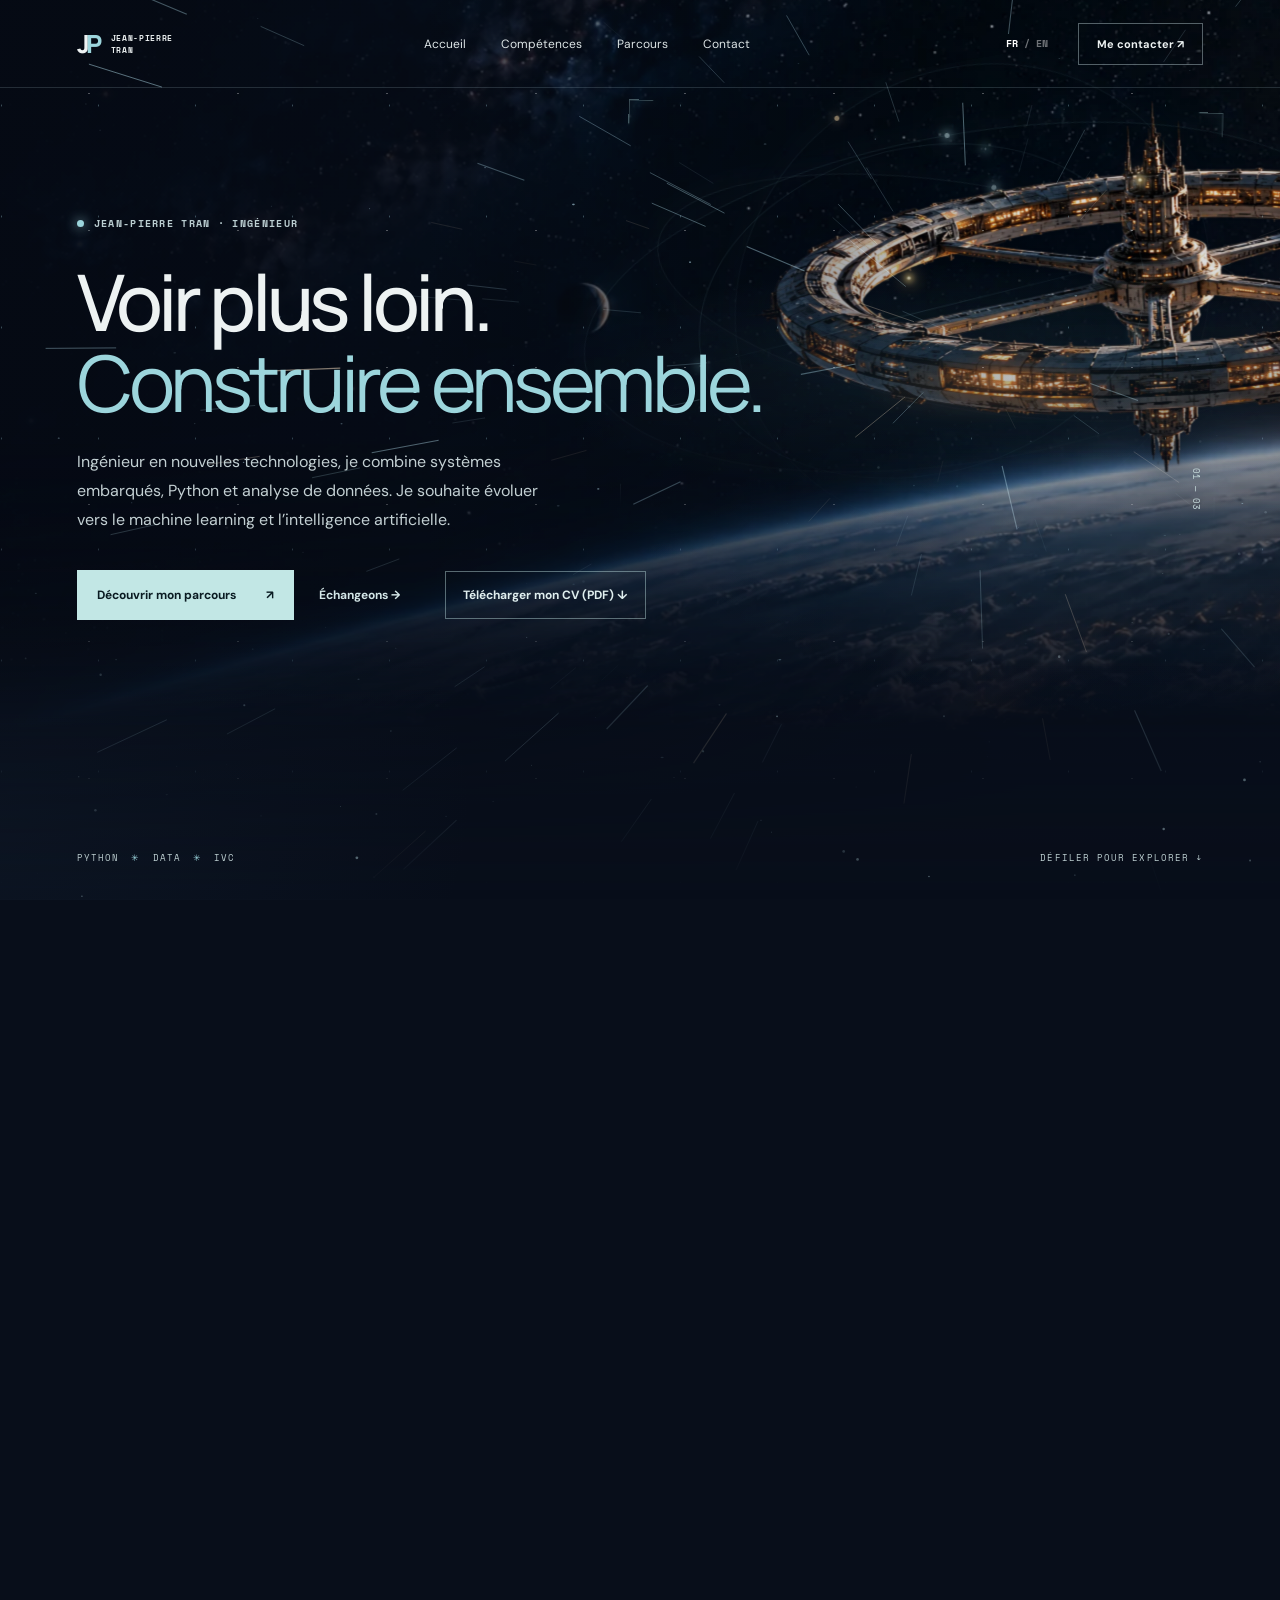
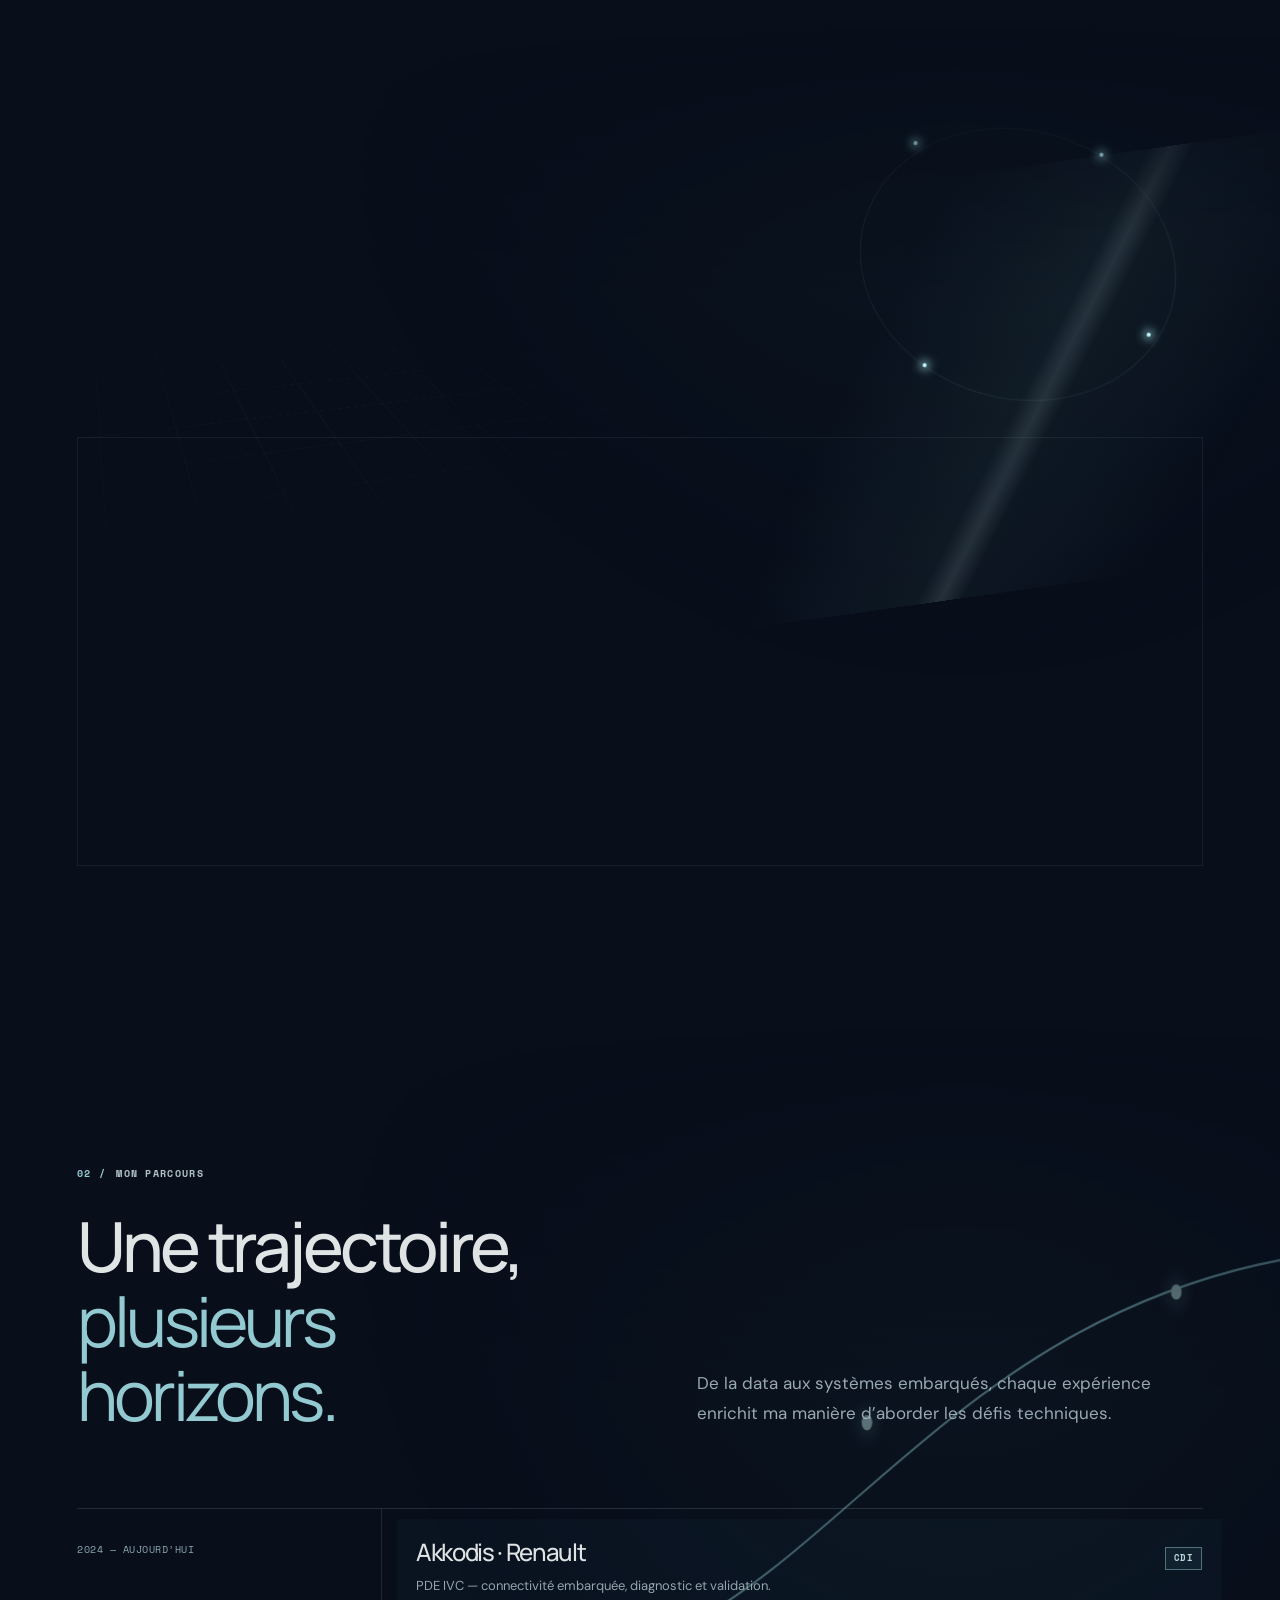
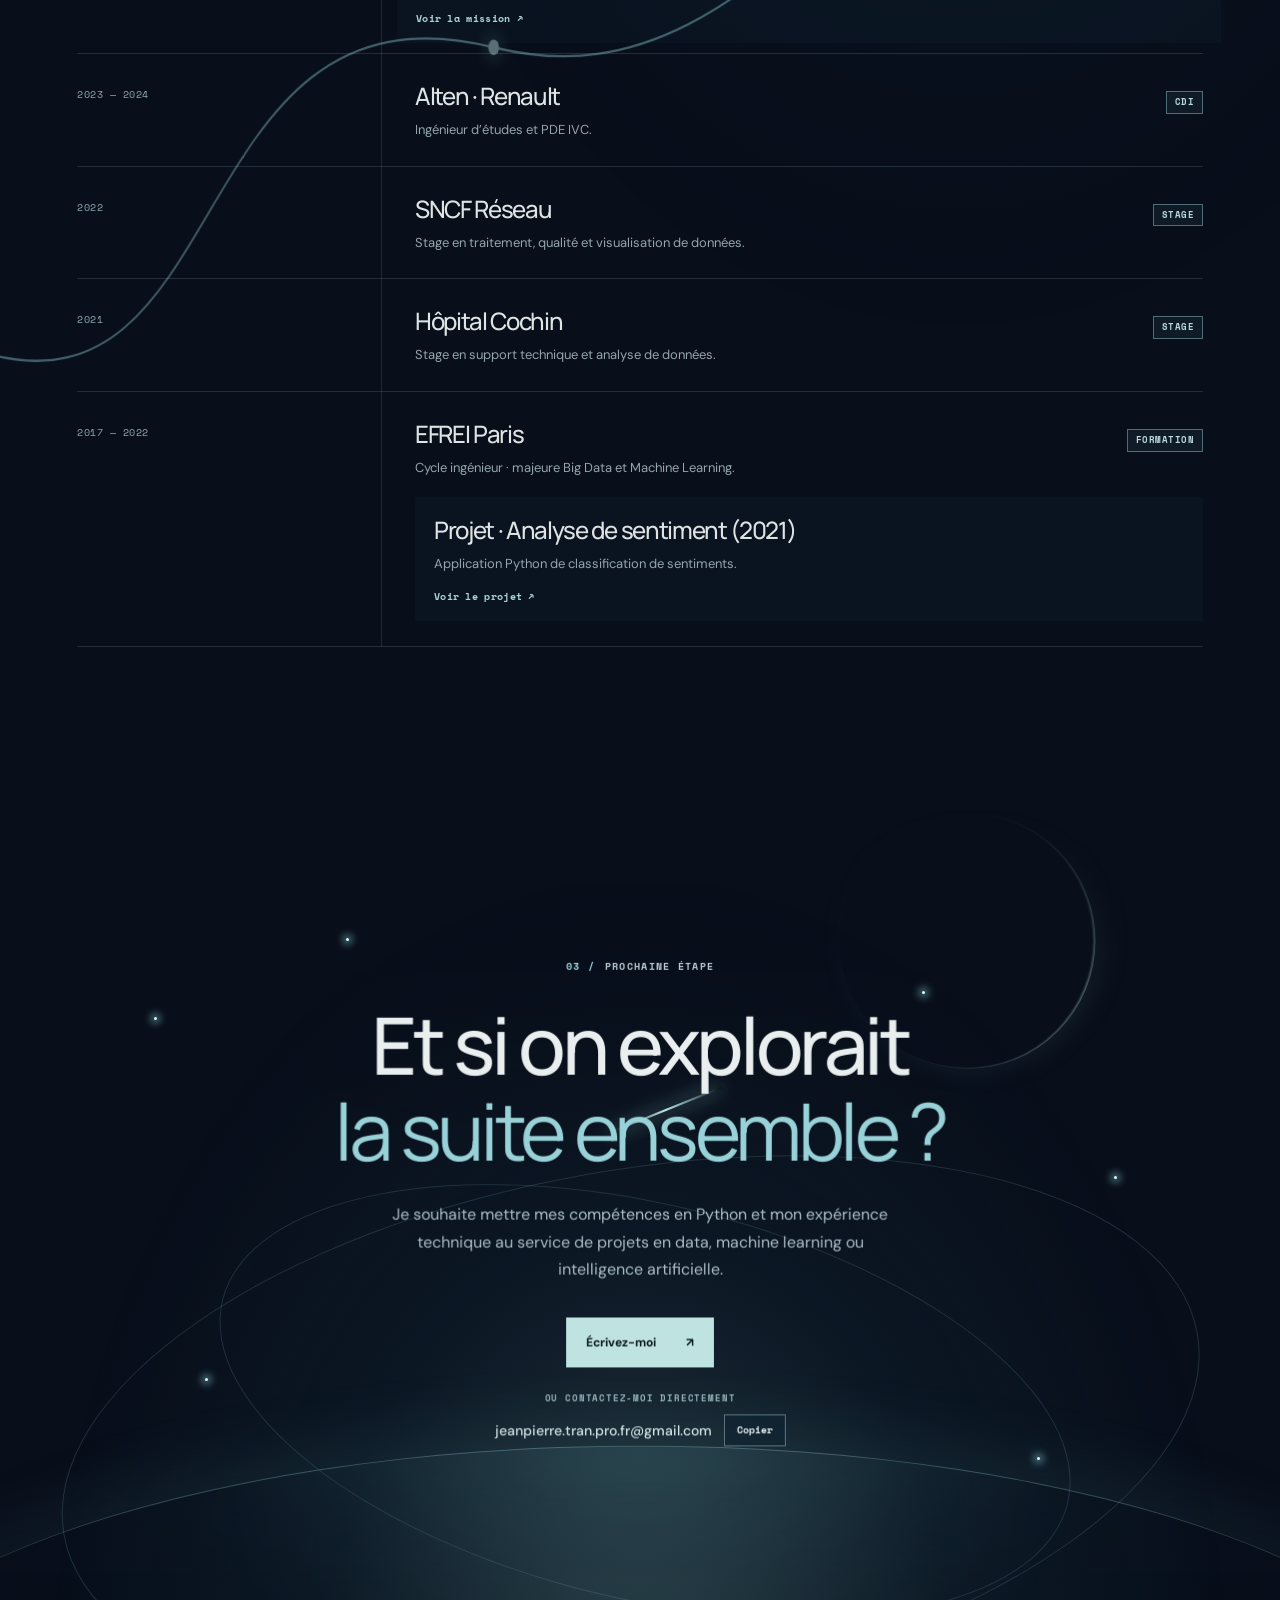
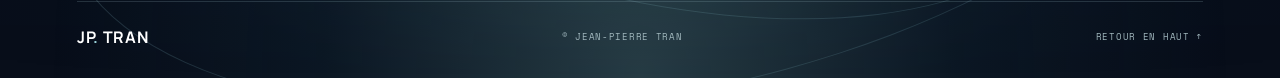
==== commit e52ba06c: "Organiser le parcours et les pages de détail" ====
--- a/index.html
+++ b/index.html
@@ -1,8 +1,6 @@
-<!doctype html><html lang="fr"><head><meta charset="utf-8"><meta name="viewport" content="width=device-width, initial-scale=1"><meta name="theme-color" content="#070d18"><meta name="description" content="Portfolio de Jean-Pierre Tran : Python, analyse de données et systèmes embarqués."><title>Jean-Pierre Tran — Ingénieur nouvelles technologies</title><link rel="preconnect" href="https://fonts.googleapis.com"><link rel="preconnect" href="https://fonts.gstatic.com" crossorigin><link href="https://fonts.googleapis.com/css2?family=DM+Sans:wght@400;500;600;700&family=Manrope:wght@400;500;600;700;800&family=Space+Mono:wght@400;700&display=swap" rel="stylesheet"><link rel="stylesheet" href="style.css"><link rel="stylesheet" href="motion.css"><link rel="stylesheet" href="transitions.css"><link rel="stylesheet" href="continuite.css"><link rel="stylesheet" href="hero-animation.css"><link rel="stylesheet" href="section-motion.css"><link rel="stylesheet" href="hero-wow.css"><link rel="stylesheet" href="extra-motion.css"><link rel="stylesheet" href="immersive-hero.css"><link rel="stylesheet" href="immersive-sections.css"><link rel="stylesheet" href="voyage.css"><link rel="stylesheet" href="story-wow.css"><link rel="stylesheet" href="flight.css"><link rel="stylesheet" href="immersion-plus.css"><link rel="stylesheet" href="experience-image.css"><link rel="stylesheet" href="hover-space.css"><link rel="stylesheet" href="cv-link.css"><link rel="stylesheet" href="mobile-menu.css"><link rel="stylesheet" href="contact-extra.css"><link rel="stylesheet" href="timeline-fix.css"><link rel="stylesheet" href="continuity-v2.css"></head><body>
-<header class="nav"><a class="logo" href="#top" aria-label="Jean-Pierre Tran — accueil"><span class="logo-mark">J<span>P</span></span><span class="logo-name">JEAN-PIERRE<br>TRAN</span></a><nav aria-label="Navigation principale"><a href="#expertise" data-fr="Expertises" data-en="Expertise">Expertises</a><a href="#experience" data-fr="Expérience" data-en="Experience">Expérience</a><a href="#projet" data-fr="Projet" data-en="Project">Projet</a><a href="#parcours" data-fr="Parcours" data-en="Journey">Parcours</a></nav><div class="nav-end"><button id="language" type="button" aria-label="Switch to English">FR <span>/ EN</span></button><a class="nav-contact" href="mailto:jeanpierre.tran.pro.fr@gmail.com" data-fr="Me contacter ↗" data-en="Get in touch ↗">Me contacter ↗</a></div></header>
-<main id="top"><section class="hero"><div class="hero-picture" data-depth=".10" aria-hidden="true"><div class="hero-scene"><div class="station-rig"><img src="station.webp" alt=""><span class="station-beacon beacon-one"></span><span class="station-beacon beacon-two"></span><span class="station-beacon beacon-three"></span><span class="station-beacon beacon-four"></span></div></div></div><div class="hero-shade"></div><div class="hero-stars" aria-hidden="true"></div><div class="hero-inner"><div class="eyebrow"><span class="spark-dot"></span><span data-fr="JEAN-PIERRE TRAN · INGÉNIEUR" data-en="JEAN-PIERRE TRAN · ENGINEER">JEAN-PIERRE TRAN · INGÉNIEUR</span></div><h1 data-fr="Voir plus loin.<br><em>Construire ensemble.</em>" data-en="Look further.<br><em>Build together.</em>">Voir plus loin.<br><em>Construire ensemble.</em></h1><p data-fr="Ingénieur en nouvelles technologies, je combine systèmes embarqués, Python et analyse de données. Je souhaite évoluer vers le machine learning et l’intelligence artificielle." data-en="I am an engineer with experience in embedded systems, Python and data analysis. I am looking to develop my career in machine learning and artificial intelligence.">Ingénieur en nouvelles technologies, je combine systèmes embarqués, Python et analyse de données. Je souhaite évoluer vers le machine learning et l’intelligence artificielle.</p><div class="hero-actions"><a class="button primary" href="#expertise" data-fr="Explorer mon profil <span>↗</span>" data-en="Explore my profile <span>↗</span>">Explorer mon profil <span>↗</span></a><a class="button subtle" href="mailto:jeanpierre.tran.pro.fr@gmail.com" data-fr="Échangeons →" data-en="Let’s talk →">Échangeons →</a><a class="button cv-download" href="CV-Jean-Pierre-Tran.pdf" download="CV-Jean-Pierre-Tran.pdf" data-fr="Télécharger mon CV (PDF) ↓" data-en="Download my CV (French PDF) ↓">Télécharger mon CV (PDF) ↓</a></div></div><div class="hero-bottom"><span>PYTHON <i>✳</i> DATA <i>✳</i> IVC</span><span data-fr="DÉFILER POUR EXPLORER ↓" data-en="SCROLL TO EXPLORE ↓">DÉFILER POUR EXPLORER ↓</span></div><div class="hero-index" aria-hidden="true">01 — 05</div></section>
+<!doctype html><html lang="fr"><head><meta charset="utf-8"><meta name="viewport" content="width=device-width, initial-scale=1"><meta name="theme-color" content="#070d18"><meta name="description" content="Portfolio de Jean-Pierre Tran : Python, analyse de données et systèmes embarqués."><title>Jean-Pierre Tran — Ingénieur nouvelles technologies</title><link rel="preconnect" href="https://fonts.googleapis.com"><link rel="preconnect" href="https://fonts.gstatic.com" crossorigin><link href="https://fonts.googleapis.com/css2?family=DM+Sans:wght@400;500;600;700&family=Manrope:wght@400;500;600;700;800&family=Space+Mono:wght@400;700&display=swap" rel="stylesheet"><link rel="stylesheet" href="style.css"><link rel="stylesheet" href="motion.css"><link rel="stylesheet" href="transitions.css"><link rel="stylesheet" href="continuite.css"><link rel="stylesheet" href="hero-animation.css"><link rel="stylesheet" href="section-motion.css"><link rel="stylesheet" href="hero-wow.css"><link rel="stylesheet" href="extra-motion.css"><link rel="stylesheet" href="immersive-hero.css"><link rel="stylesheet" href="immersive-sections.css"><link rel="stylesheet" href="voyage.css"><link rel="stylesheet" href="story-wow.css"><link rel="stylesheet" href="flight.css"><link rel="stylesheet" href="immersion-plus.css"><link rel="stylesheet" href="experience-image.css"><link rel="stylesheet" href="hover-space.css"><link rel="stylesheet" href="cv-link.css"><link rel="stylesheet" href="mobile-menu.css"><link rel="stylesheet" href="contact-extra.css"><link rel="stylesheet" href="timeline-fix.css"><link rel="stylesheet" href="continuity-v2.css"><link rel="stylesheet" href="timeline-links.css"><link rel="stylesheet" href="timeline-tags.css"></head><body>
+<header class="nav"><a class="logo" href="#top" aria-label="Jean-Pierre Tran — accueil"><span class="logo-mark">J<span>P</span></span><span class="logo-name">JEAN-PIERRE<br>TRAN</span></a><nav aria-label="Navigation principale"><a href="#top" data-fr="Accueil" data-en="Home">Accueil</a><a href="#expertise" data-fr="Compétences" data-en="Skills">Compétences</a><a href="#parcours" data-fr="Parcours" data-en="Journey">Parcours</a><a href="#contact" data-fr="Contact" data-en="Contact">Contact</a></nav><div class="nav-end"><button id="language" type="button" aria-label="Switch to English">FR <span>/ EN</span></button><a class="nav-contact" href="mailto:jeanpierre.tran.pro.fr@gmail.com" data-fr="Me contacter ↗" data-en="Get in touch ↗">Me contacter ↗</a></div></header>
+<main id="top"><section class="hero"><div class="hero-picture" data-depth=".10" aria-hidden="true"><div class="hero-scene"><div class="station-rig"><img src="station.webp" alt=""><span class="station-beacon beacon-one"></span><span class="station-beacon beacon-two"></span><span class="station-beacon beacon-three"></span><span class="station-beacon beacon-four"></span></div></div></div><div class="hero-shade"></div><div class="hero-stars" aria-hidden="true"></div><div class="hero-inner"><div class="eyebrow"><span class="spark-dot"></span><span data-fr="JEAN-PIERRE TRAN · INGÉNIEUR" data-en="JEAN-PIERRE TRAN · ENGINEER">JEAN-PIERRE TRAN · INGÉNIEUR</span></div><h1 data-fr="Voir plus loin.<br><em>Construire ensemble.</em>" data-en="Look further.<br><em>Build together.</em>">Voir plus loin.<br><em>Construire ensemble.</em></h1><p data-fr="Ingénieur en nouvelles technologies, je combine systèmes embarqués, Python et analyse de données. Je souhaite évoluer vers le machine learning et l’intelligence artificielle." data-en="I am an engineer with experience in embedded systems, Python and data analysis. I am looking to develop my career in machine learning and artificial intelligence.">Ingénieur en nouvelles technologies, je combine systèmes embarqués, Python et analyse de données. Je souhaite évoluer vers le machine learning et l’intelligence artificielle.</p><div class="hero-actions"><a class="button primary" href="#parcours" data-fr="Découvrir mon parcours <span>↗</span>" data-en="Discover my journey <span>↗</span>">Découvrir mon parcours <span>↗</span></a><a class="button subtle" href="mailto:jeanpierre.tran.pro.fr@gmail.com" data-fr="Échangeons →" data-en="Let’s talk →">Échangeons →</a><a class="button cv-download" href="CV-Jean-Pierre-Tran.pdf" download="CV-Jean-Pierre-Tran.pdf" data-fr="Télécharger mon CV (PDF) ↓" data-en="Download my CV (French PDF) ↓">Télécharger mon CV (PDF) ↓</a></div></div><div class="hero-bottom"><span>PYTHON <i>✳</i> DATA <i>✳</i> IVC</span><span data-fr="DÉFILER POUR EXPLORER ↓" data-en="SCROLL TO EXPLORE ↓">DÉFILER POUR EXPLORER ↓</span></div><div class="hero-index" aria-hidden="true">01 — 03</div></section>
 <section id="expertise" class="section expertise"><div class="section-inner"><div class="section-top reveal"><div><div class="eyebrow"><span class="section-number">01 /</span><span data-fr="MES DOMAINES" data-en="MY FIELDS">MES DOMAINES</span></div><h2 data-fr="Des outils pour<br><em>aller plus loin.</em>" data-en="Tools to<br><em>go further.</em>">Des outils pour<br><em>aller plus loin.</em></h2></div><p class="section-lead" data-fr="De l’analyse de données à la connectivité embarquée, j’aime comprendre les systèmes et résoudre des problèmes concrets." data-en="From data analysis to in-vehicle connectivity, I enjoy understanding systems and solving concrete problems.">De l’analyse de données à la connectivité embarquée, j’aime comprendre les systèmes et résoudre des problèmes concrets.</p></div><div class="expertise-grid"><article class="expertise-item reveal"><div class="item-top"><span>01</span><span class="item-symbol">✳</span></div><div class="item-art data-art" aria-hidden="true"><i></i><i></i><i></i><i></i><i></i><div class="art-line"></div></div><h3>Python <em>&amp; data</em></h3><p data-fr="Programmation, préparation et analyse de données, visualisation." data-en="Programming, data preparation, analysis and visualisation.">Programmation, préparation et analyse de données, visualisation.</p><small>PYTHON · SQL · POWER BI</small></article><article class="expertise-item reveal"><div class="item-top"><span>02</span><span class="item-symbol">↗</span></div><div class="item-art orbit-art" aria-hidden="true"><i></i><i></i><i></i><b></b></div><h3 data-fr="IA <em>&amp; apprentissage</em>" data-en="AI <em>&amp; learning</em>">IA <em>&amp; apprentissage</em></h3><p data-fr="Un projet en machine learning et l’utilisation d’assistants IA pour explorer de nouveaux outils." data-en="A machine learning project and use of AI assistants to explore new tools.">Un projet en machine learning et l’utilisation d’assistants IA pour explorer de nouveaux outils.</p><small>MACHINE LEARNING · CODEX · CLAUDE</small></article><article class="expertise-item reveal"><div class="item-top"><span>03</span><span class="item-symbol">⌁</span></div><div class="item-art wave-art" aria-hidden="true"><svg viewBox="0 0 240 80" fill="none"><path d="M0 40H32L42 22L53 59L69 8L83 70L101 32L112 40H135L145 23L158 55L170 32L182 40H240" stroke="currentColor" stroke-width="1.3"/></svg></div><h3 data-fr="Systèmes <em>&amp; diagnostic</em>" data-en="Systems <em>&amp; diagnostics</em>">Systèmes <em>&amp; diagnostic</em></h3><p data-fr="Analyse de journaux, investigation d’anomalies et essais sur banc." data-en="Log analysis, issue investigation and test-bench work.">Analyse de journaux, investigation d’anomalies et essais sur banc.</p><small>DLT · PCAP · ADB · CAN</small></article></div></div></section>
-<section id="experience" class="section experience"><div class="section-inner exp-grid"><div class="exp-art reveal"><div class="exp-gridlines"></div><div class="exp-orbit orbit-a"></div><div class="exp-orbit orbit-b"></div><div class="signal-panel"><div class="signal-top"><span>IVC / SYSTEM ANALYSIS</span><span>●</span></div><div class="signal-screen"><svg viewBox="0 0 300 130" preserveAspectRatio="none" fill="none"><path d="M0 72 H34 L45 61 L58 75 L72 33 L86 90 L100 53 L112 73 H143 L151 62 L162 79 L175 15 L188 95 L202 55 L213 72 H245 L255 59 L266 77 L279 49 L290 72 H300" stroke="currentColor" stroke-width="2"/></svg></div><div class="signal-bottom"><span>DLT / PCAP</span><span>ADB / CAN</span></div></div><div class="exp-tag"><span data-fr="MISSION" data-en="ASSIGNMENT">MISSION</span><strong>IVC</strong><span>RENAULT × AKKODIS</span></div><div class="coordinate">SYSTEM / 02</div></div><div class="exp-copy reveal"><div class="eyebrow"><span class="section-number">02 /</span><span data-fr="EXPÉRIENCE ACTUELLE" data-en="CURRENT EXPERIENCE">EXPÉRIENCE ACTUELLE</span></div><h2 data-fr="Comprendre<br>chaque <em>signal.</em>" data-en="Understand<br>every <em>signal.</em>">Comprendre<br>chaque <em>signal.</em></h2><p class="lead" data-fr="Depuis juillet 2024, je poursuis chez Akkodis ma mission de PDE auprès de Renault sur l’IVC (In-Vehicle Connectivity), la connectivité embarquée. J’analyse les anomalies et participe à la validation du système, du matériel au logiciel." data-en="Since July 2024, I have continued my PDE assignment with Renault through Akkodis, working on in-vehicle connectivity (IVC). I investigate issues and contribute to system validation across hardware and software.">Depuis juillet 2024, je poursuis chez Akkodis ma mission de PDE auprès de Renault sur l’IVC (In-Vehicle Connectivity), la connectivité embarquée. J’analyse les anomalies et participe à la validation du système, du matériel au logiciel.</p><ul class="exp-list"><li data-fr="Analyse des anomalies, des journaux DLT et des captures réseau PCAP" data-en="Investigating issues and analysing DLT logs and PCAP network captures">Analyse des anomalies, des journaux DLT et des captures réseau PCAP</li><li data-fr="Utilisation d’ADB shell et suivi des tickets" data-en="Using ADB shell and tracking issues through tickets">Utilisation d’ADB shell et suivi des tickets</li><li data-fr="Essais sur banc et simulation de trames avec CANalyzer" data-en="Test-bench work and frame simulation with CANalyzer">Essais sur banc et simulation de trames avec CANalyzer</li></ul><p class="exp-note" data-fr="Avant Akkodis : même mission chez Alten, de 2023 à 2024." data-en="Before Akkodis: same assignment at Alten, from 2023 to 2024.">Avant Akkodis : même mission chez Alten, de 2023 à 2024.</p></div></div></section>
-<section id="projet" class="section project"><div class="section-inner project-grid"><div class="project-copy reveal"><div class="eyebrow"><span class="section-number">03 /</span><span data-fr="PROJET EXPLORATOIRE" data-en="EXPLORATORY PROJECT">PROJET EXPLORATOIRE</span></div><h2 data-fr="Donner du sens<br><em>aux mots.</em>" data-en="Find meaning<br><em>in words.</em>">Donner du sens<br><em>aux mots.</em></h2><p class="lead" data-fr="En 2021, j’ai participé à un projet d’application web en Python utilisant le machine learning pour analyser le sentiment d’une phrase saisie par l’utilisateur : positif ou négatif." data-en="In 2021, I worked on a Python web application using machine learning to classify the sentiment of a user-entered sentence as positive or negative.">En 2021, j’ai participé à un projet d’application web en Python utilisant le machine learning pour analyser le sentiment d’une phrase saisie par l’utilisateur : positif ou négatif.</p><div class="pills"><span>PYTHON</span><span>MACHINE LEARNING</span><span>2021</span></div></div><div class="project-art reveal"><div class="project-orbit"></div><div class="project-card"><div class="project-card-top"><span data-fr="ANALYSE DE SENTIMENT" data-en="SENTIMENT ANALYSIS">ANALYSE DE SENTIMENT</span><span>✳</span></div><div class="project-card-body"><span class="quote-mark">“</span><p data-fr="Une phrase analysée.<br>Un sentiment identifié." data-en="A sentence analysed.<br>A sentiment identified.">Une phrase analysée.<br>Un sentiment identifié.</p></div><div class="project-card-bottom"><span>PYTHON / ML</span><span>01 / 01</span></div></div><div class="project-star">✳</div></div></div></section>
-<section id="parcours" class="section journey-section"><div class="section-inner"><div class="journey-heading reveal"><div><div class="eyebrow"><span class="section-number">04 /</span><span data-fr="MON PARCOURS" data-en="MY JOURNEY">MON PARCOURS</span></div><h2 data-fr="Une trajectoire,<br><em>plusieurs horizons.</em>" data-en="One journey,<br><em>many horizons.</em>">Une trajectoire,<br><em>plusieurs horizons.</em></h2></div><p class="section-lead" data-fr="De la data aux systèmes embarqués, chaque expérience enrichit ma manière d’aborder les défis techniques." data-en="From data to embedded systems, each experience shapes how I approach technical challenges.">De la data aux systèmes embarqués, chaque expérience enrichit ma manière d’aborder les défis techniques.</p></div><div class="timeline reveal"><article><span>2024 — <span data-fr="AUJOURD’HUI" data-en="PRESENT">AUJOURD’HUI</span></span><div><h3>Akkodis · Renault</h3><p data-fr="PDE IVC — connectivité embarquée, diagnostic et validation." data-en="IVC PDE — connectivity, diagnostics and validation.">PDE IVC — connectivité embarquée, diagnostic et validation.</p></div><b>↗</b></article><article><span>2023 — 2024</span><div><h3>Alten · Renault</h3><p data-fr="Ingénieur d’études et PDE IVC." data-en="Engineering consultant and IVC PDE.">Ingénieur d’études et PDE IVC.</p></div><b>↗</b></article><article><span>2022</span><div><h3>SNCF Réseau</h3><p data-fr="Stage en traitement, qualité et visualisation de données." data-en="Internship in data processing, quality and visualisation.">Stage en traitement, qualité et visualisation de données.</p></div><b>↗</b></article><article><span>2021</span><div><h3 data-fr="Hôpital Cochin" data-en="Cochin Hospital">Hôpital Cochin</h3><p data-fr="Stage en support technique et analyse de données." data-en="Internship in technical support and data analysis.">Stage en support technique et analyse de données.</p></div><b>↗</b></article><article><span>2017 — 2022</span><div><h3>EFREI Paris</h3><p data-fr="Cycle ingénieur · majeure Big Data et Machine Learning." data-en="Engineering degree · Big Data and Machine Learning major.">Cycle ingénieur · majeure Big Data et Machine Learning.</p></div><b>↗</b></article></div></div></section>
-<footer id="contact" class="closing"><div class="closing-orbit orbit-x"></div><div class="closing-orbit orbit-y"></div><div class="closing-glow"></div><div class="closing-copy reveal"><div class="eyebrow"><span class="section-number">05 /</span><span data-fr="PROCHAINE ÉTAPE" data-en="NEXT STEP">PROCHAINE ÉTAPE</span></div><h2 data-fr="Et si on explorait<br><em>la suite ensemble ?</em>" data-en="Shall we explore<br><em>what’s next together?</em>">Et si on explorait<br><em>la suite ensemble ?</em></h2><p data-fr="Je souhaite mettre mes compétences en Python et mon expérience technique au service de projets en data, machine learning ou intelligence artificielle." data-en="I’m looking to bring my Python skills and technical experience to data, machine learning or artificial intelligence projects.">Je souhaite mettre mes compétences en Python et mon expérience technique au service de projets en data, machine learning ou intelligence artificielle.</p><a class="button primary" href="mailto:jeanpierre.tran.pro.fr@gmail.com" data-fr="Écrivez-moi <span>↗</span>" data-en="Send me a message <span>↗</span>">Écrivez-moi <span>↗</span></a></div><div class="footer-line"><a class="footer-logo" href="#top">JP<span>.</span> TRAN</a><span>© JEAN-PIERRE TRAN</span><a href="#top" data-fr="RETOUR EN HAUT ↑" data-en="BACK TO TOP ↑">RETOUR EN HAUT ↑</a></div></footer></main><script src="script.js"></script><script src="motion.js"></script><script src="section-motion.js"></script><script src="transitions.js"></script><script src="hero-wow.js"></script><script src="extra-motion.js"></script><script src="immersive-hero.js"></script><script src="immersive-sections.js"></script><script src="voyage.js"></script><script src="story-wow.js"></script><script src="flight.js"></script><script src="immersion-plus.js"></script><script src="hover-space.js"></script><script src="mobile-menu.js"></script><script src="contact-extra.js"></script><script src="continuity-v2.js"></script></body></html>
+<section id="parcours" class="section journey-section"><div class="section-inner"><div class="journey-heading reveal"><div><div class="eyebrow"><span class="section-number">02 /</span><span data-fr="MON PARCOURS" data-en="MY JOURNEY">MON PARCOURS</span></div><h2 data-fr="Une trajectoire,<br><em>plusieurs horizons.</em>" data-en="One journey,<br><em>many horizons.</em>">Une trajectoire,<br><em>plusieurs horizons.</em></h2></div><p class="section-lead" data-fr="De la data aux systèmes embarqués, chaque expérience enrichit ma manière d’aborder les défis techniques." data-en="From data to embedded systems, each experience shapes how I approach technical challenges.">De la data aux systèmes embarqués, chaque expérience enrichit ma manière d’aborder les défis techniques.</p></div><div class="timeline reveal"><article><span>2024 — <span data-fr="AUJOURD’HUI" data-en="PRESENT">AUJOURD’HUI</span></span><div><a class="timeline-detail-link" href="experience.html" data-page="experience.html"><div class="timeline-entry-heading"><h3>Akkodis · Renault</h3><span class="timeline-tag" data-fr="CDI" data-en="Permanent">CDI</span></div><p data-fr="PDE IVC — connectivité embarquée, diagnostic et validation." data-en="IVC PDE — connectivity, diagnostics and validation.">PDE IVC — connectivité embarquée, diagnostic et validation.</p><span class="timeline-link-label" data-fr="Voir la mission ↗" data-en="Explore the role ↗">Voir la mission ↗</span></a></div></article><article><span>2023 — 2024</span><div><div class="timeline-entry-heading"><h3>Alten · Renault</h3><span class="timeline-tag" data-fr="CDI" data-en="Permanent">CDI</span></div><p data-fr="Ingénieur d’études et PDE IVC." data-en="Engineering consultant and IVC PDE.">Ingénieur d’études et PDE IVC.</p></div></article><article><span>2022</span><div><div class="timeline-entry-heading"><h3>SNCF Réseau</h3><span class="timeline-tag" data-fr="Stage" data-en="Internship">Stage</span></div><p data-fr="Stage en traitement, qualité et visualisation de données." data-en="Internship in data processing, quality and visualisation.">Stage en traitement, qualité et visualisation de données.</p></div></article><article><span>2021</span><div><div class="timeline-entry-heading"><h3 data-fr="Hôpital Cochin" data-en="Cochin Hospital">Hôpital Cochin</h3><span class="timeline-tag" data-fr="Stage" data-en="Internship">Stage</span></div><p data-fr="Stage en support technique et analyse de données." data-en="Internship in technical support and data analysis.">Stage en support technique et analyse de données.</p></div></article><article><span>2017 — 2022</span><div><div class="timeline-entry-heading"><h3>EFREI Paris</h3><span class="timeline-tag" data-fr="Formation" data-en="Education">Formation</span></div><p data-fr="Cycle ingénieur · majeure Big Data et Machine Learning." data-en="Engineering degree · Big Data and Machine Learning major.">Cycle ingénieur · majeure Big Data et Machine Learning.</p><a class="timeline-detail-link" href="projet.html" data-page="projet.html" style="margin: 18px 0 0"><h3 data-fr="Projet · Analyse de sentiment (2021)" data-en="Project · Sentiment analysis (2021)">Projet · Analyse de sentiment (2021)</h3><p data-fr="Application Python de classification de sentiments." data-en="A Python application for sentiment classification.">Application Python de classification de sentiments.</p><span class="timeline-link-label" data-fr="Voir le projet ↗" data-en="Explore the project ↗">Voir le projet ↗</span></a></div></article></div></div></section>
+<footer id="contact" class="closing"><div class="closing-orbit orbit-x"></div><div class="closing-orbit orbit-y"></div><div class="closing-glow"></div><div class="closing-copy reveal"><div class="eyebrow"><span class="section-number">03 /</span><span data-fr="PROCHAINE ÉTAPE" data-en="NEXT STEP">PROCHAINE ÉTAPE</span></div><h2 data-fr="Et si on explorait<br><em>la suite ensemble ?</em>" data-en="Shall we explore<br><em>what’s next together?</em>">Et si on explorait<br><em>la suite ensemble ?</em></h2><p data-fr="Je souhaite mettre mes compétences en Python et mon expérience technique au service de projets en data, machine learning ou intelligence artificielle." data-en="I’m looking to bring my Python skills and technical experience to data, machine learning or artificial intelligence projects.">Je souhaite mettre mes compétences en Python et mon expérience technique au service de projets en data, machine learning ou intelligence artificielle.</p><a class="button primary" href="mailto:jeanpierre.tran.pro.fr@gmail.com" data-fr="Écrivez-moi <span>↗</span>" data-en="Send me a message <span>↗</span>">Écrivez-moi <span>↗</span></a></div><div class="footer-line"><a class="footer-logo" href="#top">JP<span>.</span> TRAN</a><span>© JEAN-PIERRE TRAN</span><a href="#top" data-fr="RETOUR EN HAUT ↑" data-en="BACK TO TOP ↑">RETOUR EN HAUT ↑</a></div></footer></main><script src="script.js"></script><script src="motion.js"></script><script src="section-motion.js"></script><script src="transitions.js"></script><script src="hero-wow.js"></script><script src="extra-motion.js"></script><script src="immersive-hero.js"></script><script src="immersive-sections.js"></script><script src="voyage.js"></script><script src="story-wow.js"></script><script src="flight.js"></script><script src="immersion-plus.js"></script><script src="hover-space.js"></script><script src="mobile-menu.js?v=2"></script><script src="contact-extra.js"></script><script src="continuity-v2.js"></script></body></html>
--- a/timeline-links.css
+++ b/timeline-links.css
@@ -0,0 +1,33 @@
+/* Les expériences ouvrables restent lisibles dans la chronologie. */
+.timeline-detail-link {
+  display: block;
+  position: relative;
+  padding: 15px 18px;
+  margin: -15px -18px;
+  border: 1px solid transparent;
+  background: rgba(127, 193, 205, .035);
+  transition: background-color .2s ease, border-color .2s ease;
+}
+.timeline-detail-link .timeline-link-label {
+  display: inline-block;
+  margin-top: 14px;
+  color: #b5e2e1;
+  font: 700 10px/1.5 'Space Mono', monospace;
+  letter-spacing: .03em;
+}
+.timeline-detail-link:hover,
+.timeline-detail-link:focus-visible {
+  border-color: rgba(165, 221, 224, .55);
+  background: rgba(111, 190, 203, .10);
+}
+.timeline-detail-link:focus-visible {
+  outline: 3px solid #e6c4a8;
+  outline-offset: 3px;
+}
+@media (max-width: 800px) {
+  .timeline-detail-link { padding: 12px; margin: -12px; }
+  .timeline-detail-link .timeline-link-label { margin-top: 12px; font-size: 10px; }
+}
+@media (prefers-reduced-motion: reduce) {
+  .timeline-detail-link { transition: none; }
+}
--- a/timeline-tags.css
+++ b/timeline-tags.css
@@ -0,0 +1,29 @@
+/* Des repères lisibles pour identifier rapidement chaque étape du parcours. */
+.timeline-entry-heading {
+  display: flex;
+  flex-wrap: wrap;
+  align-items: baseline;
+  justify-content: space-between;
+  gap: 4px 14px;
+}
+.timeline-entry-heading h3 {
+  min-width: 0;
+  margin-bottom: 8px;
+}
+.timeline-tag {
+  display: inline-flex;
+  align-items: center;
+  flex: 0 0 auto;
+  padding: 5px 8px;
+  border: 1px solid rgba(156, 213, 220, .48);
+  color: #c8e7e8;
+  background: rgba(68, 127, 142, .13);
+  font: 700 9px/1.2 'Space Mono', monospace;
+  letter-spacing: .06em;
+  text-transform: uppercase;
+  white-space: nowrap;
+}
+@media (max-width: 800px) {
+  .timeline-entry-heading { gap: 5px 8px; }
+  .timeline-tag { font-size: 9px; padding: 4px 7px; }
+}
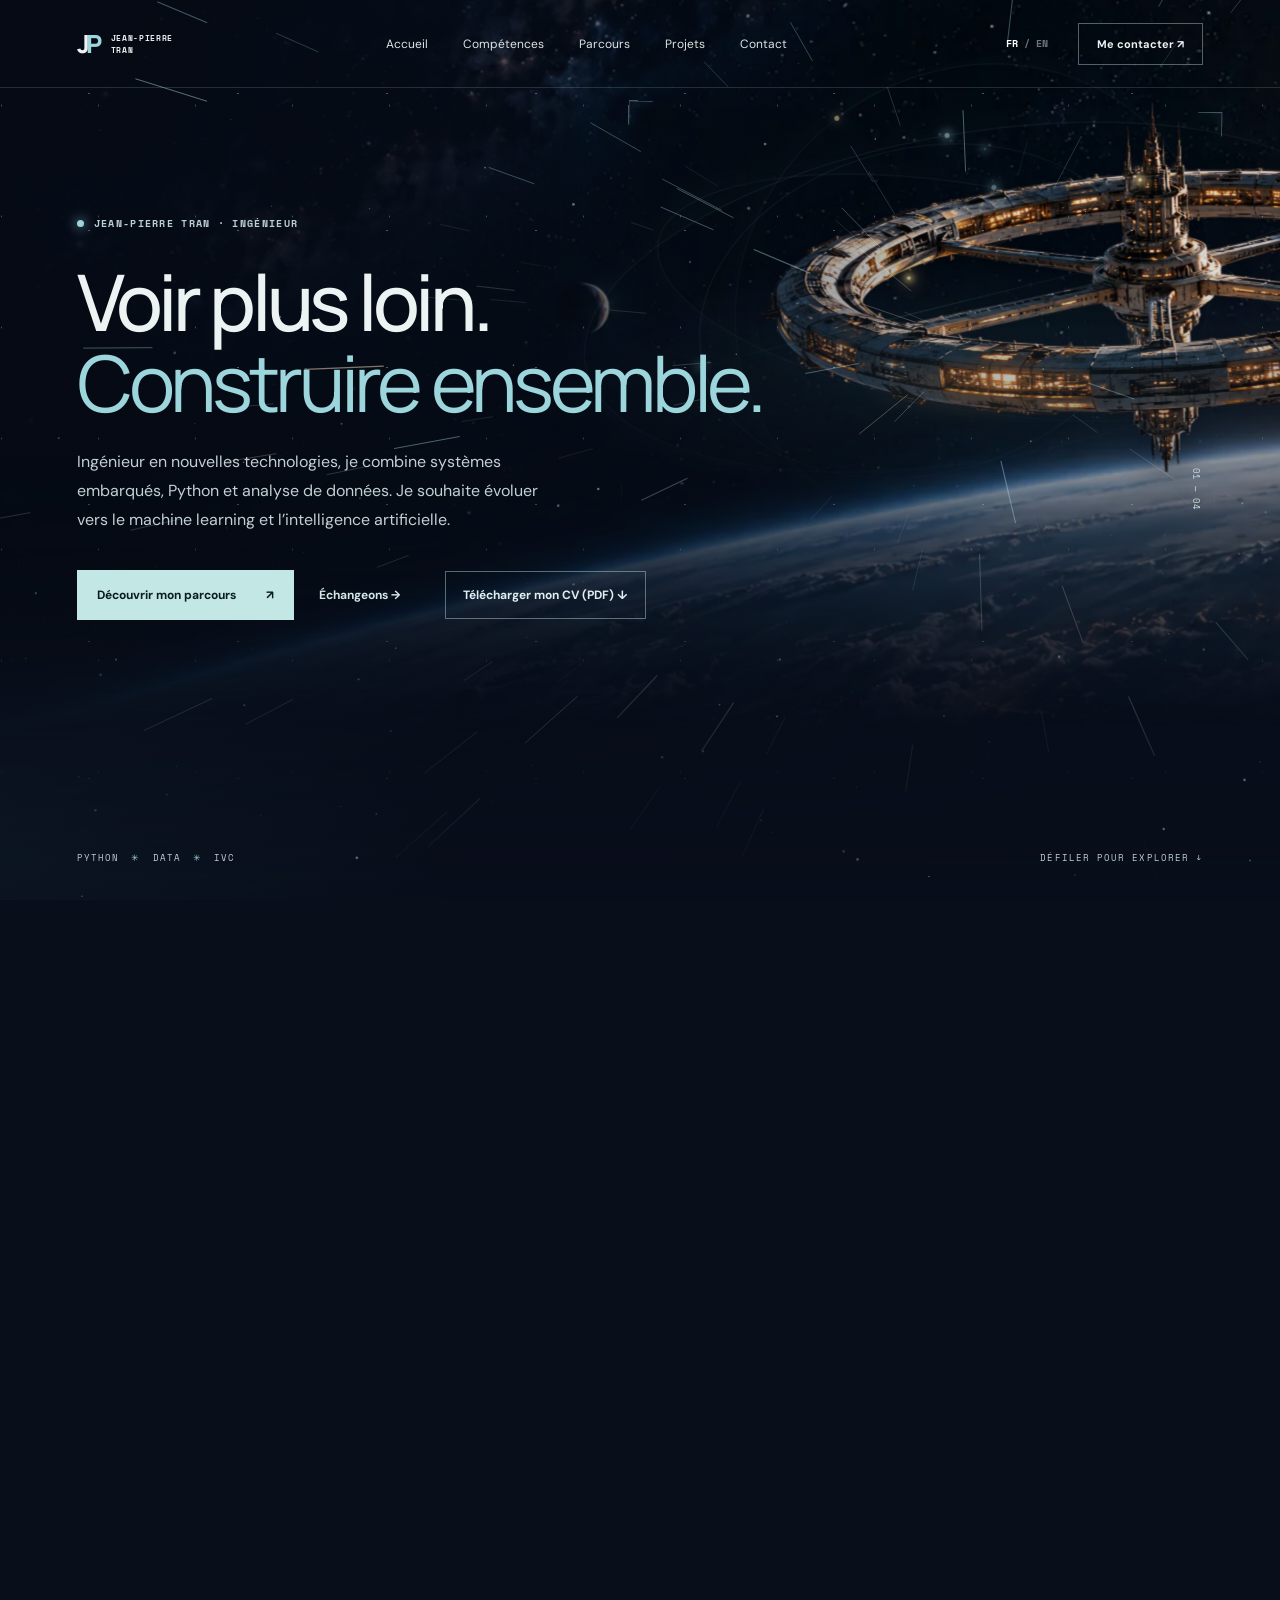
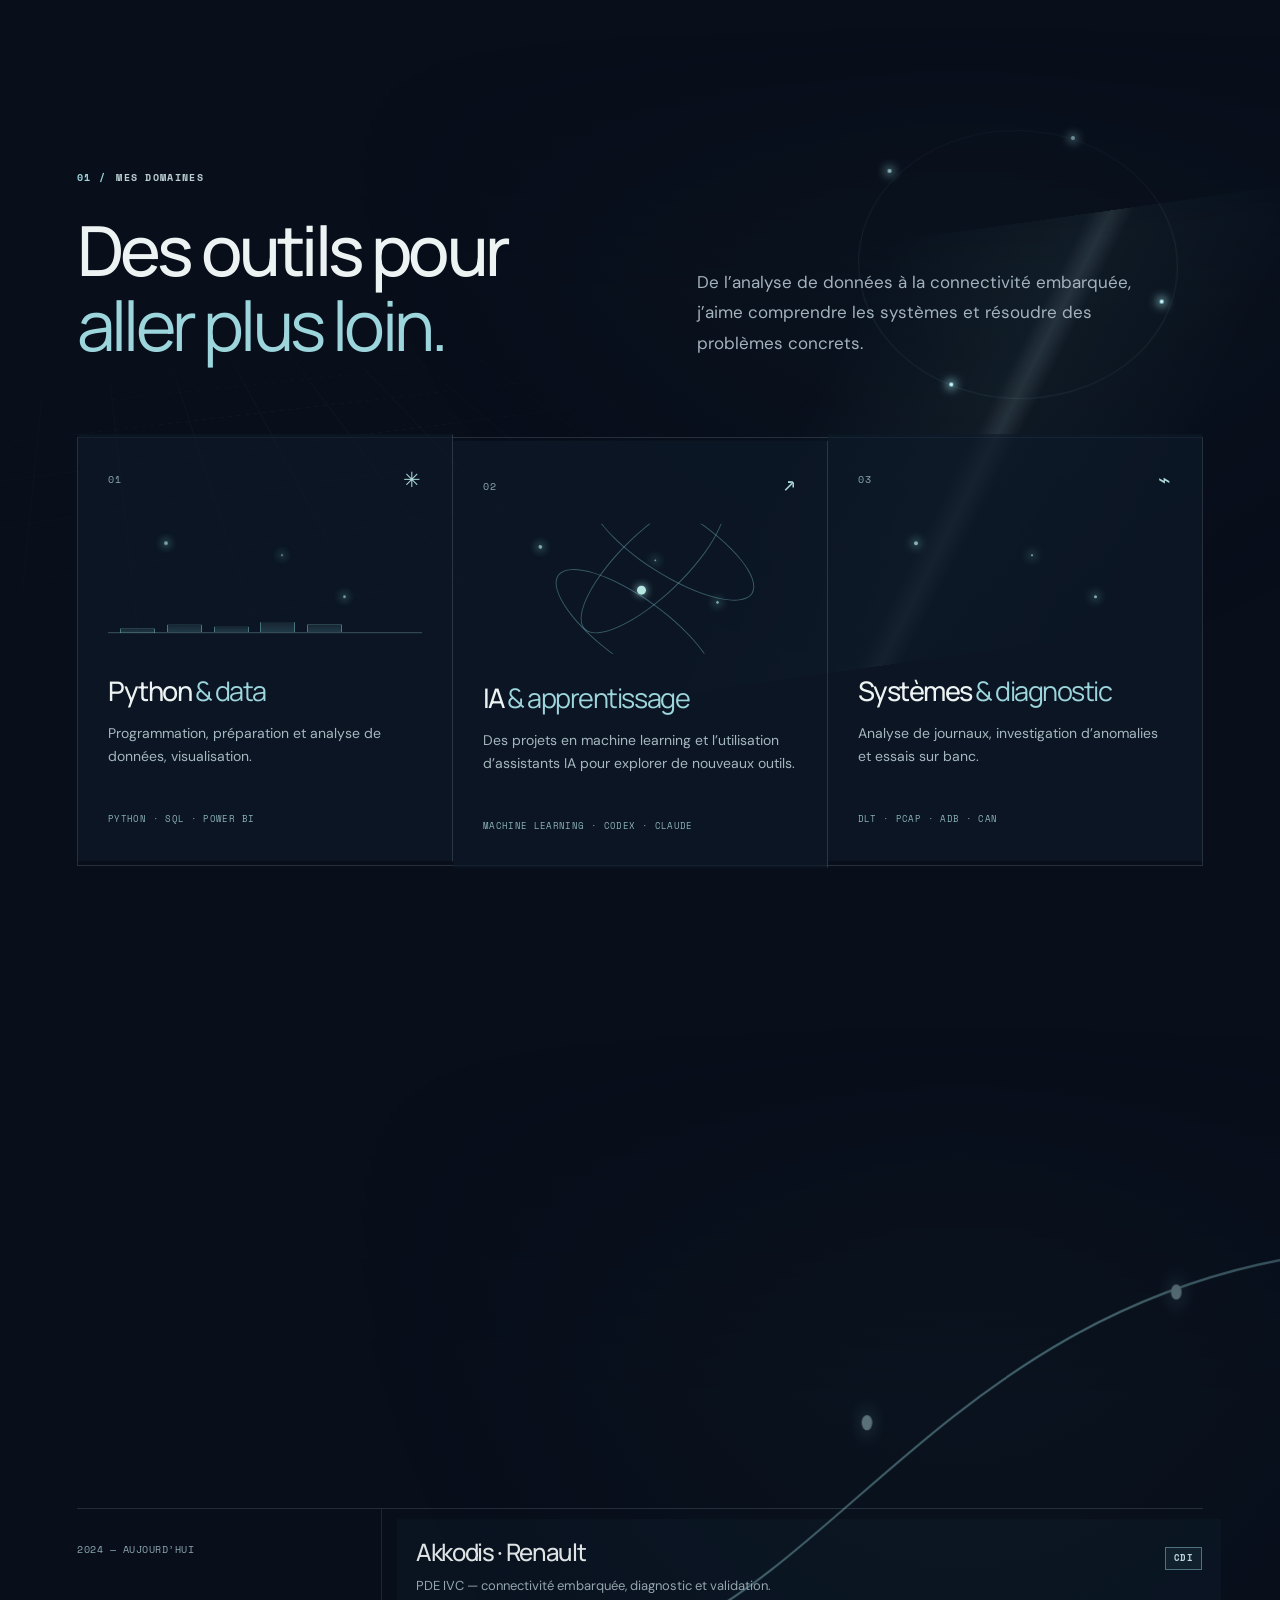
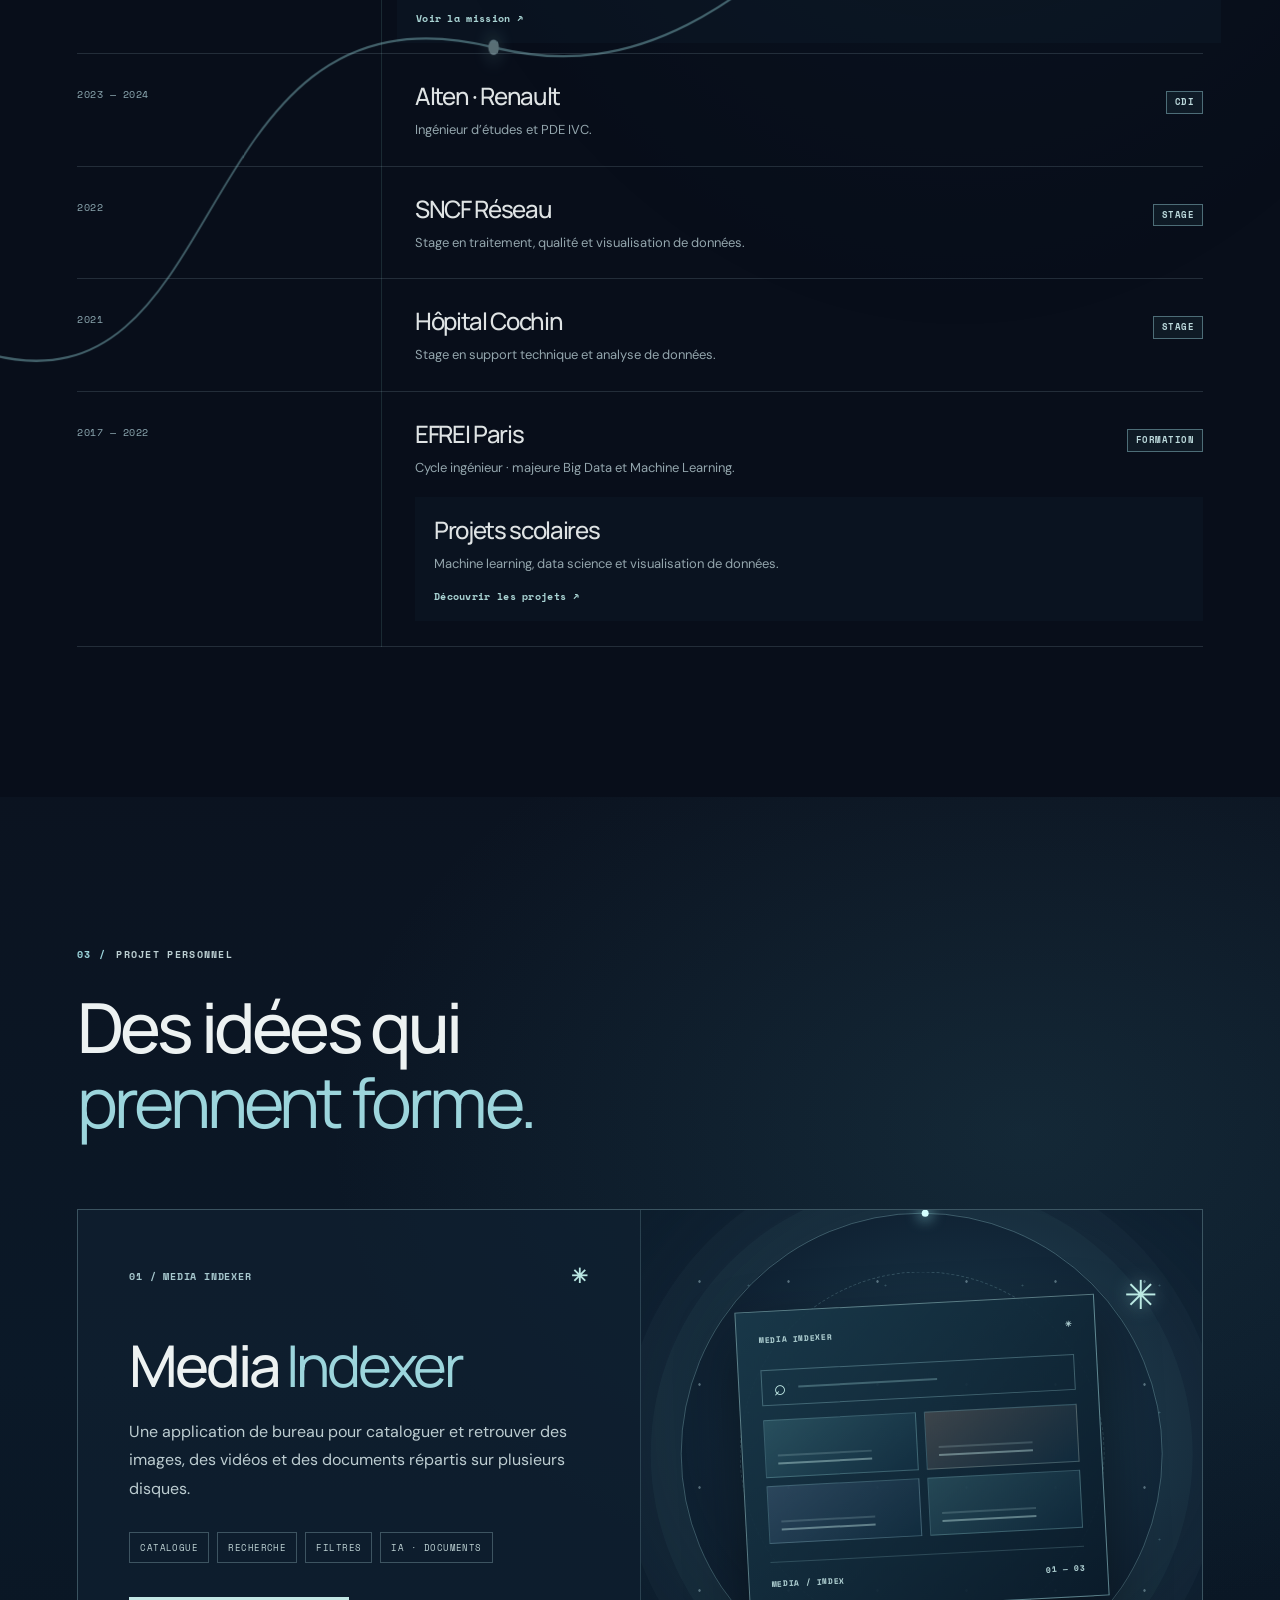
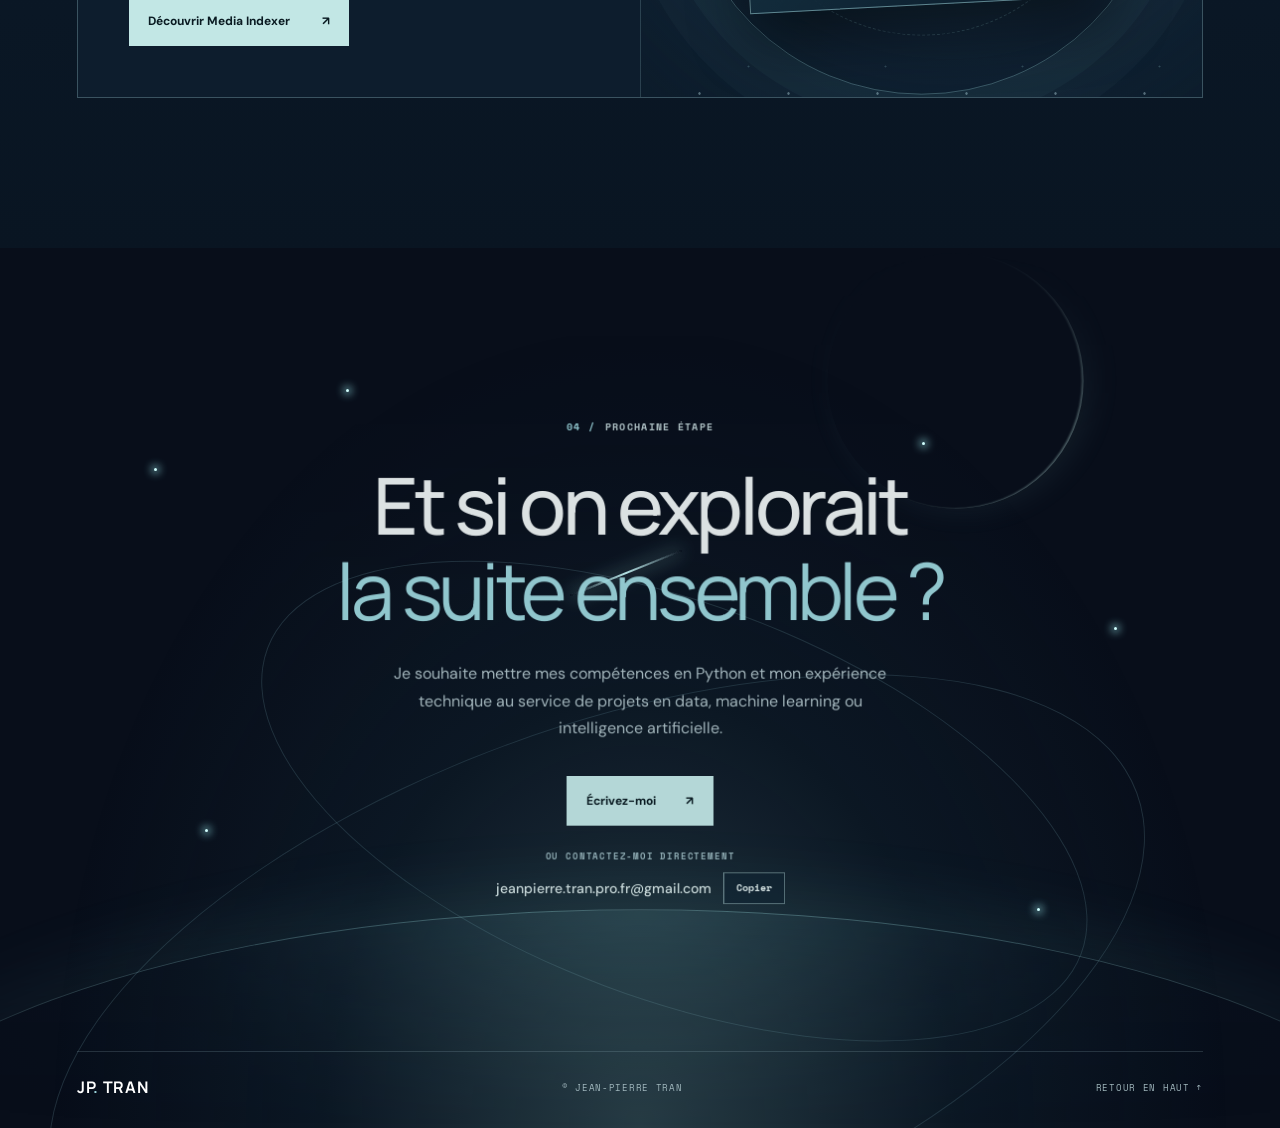
==== commit a9a257de: "Mettre à jour le site et la démo Media Indexer" ====
--- a/index.html
+++ b/index.html
@@ -1,6 +1,7 @@
-<!doctype html><html lang="fr"><head><meta charset="utf-8"><meta name="viewport" content="width=device-width, initial-scale=1"><meta name="theme-color" content="#070d18"><meta name="description" content="Portfolio de Jean-Pierre Tran : Python, analyse de données et systèmes embarqués."><title>Jean-Pierre Tran — Ingénieur nouvelles technologies</title><link rel="preconnect" href="https://fonts.googleapis.com"><link rel="preconnect" href="https://fonts.gstatic.com" crossorigin><link href="https://fonts.googleapis.com/css2?family=DM+Sans:wght@400;500;600;700&family=Manrope:wght@400;500;600;700;800&family=Space+Mono:wght@400;700&display=swap" rel="stylesheet"><link rel="stylesheet" href="style.css"><link rel="stylesheet" href="motion.css"><link rel="stylesheet" href="transitions.css"><link rel="stylesheet" href="continuite.css"><link rel="stylesheet" href="hero-animation.css"><link rel="stylesheet" href="section-motion.css"><link rel="stylesheet" href="hero-wow.css"><link rel="stylesheet" href="extra-motion.css"><link rel="stylesheet" href="immersive-hero.css"><link rel="stylesheet" href="immersive-sections.css"><link rel="stylesheet" href="voyage.css"><link rel="stylesheet" href="story-wow.css"><link rel="stylesheet" href="flight.css"><link rel="stylesheet" href="immersion-plus.css"><link rel="stylesheet" href="experience-image.css"><link rel="stylesheet" href="hover-space.css"><link rel="stylesheet" href="cv-link.css"><link rel="stylesheet" href="mobile-menu.css"><link rel="stylesheet" href="contact-extra.css"><link rel="stylesheet" href="timeline-fix.css"><link rel="stylesheet" href="continuity-v2.css"><link rel="stylesheet" href="timeline-links.css"><link rel="stylesheet" href="timeline-tags.css"></head><body>
-<header class="nav"><a class="logo" href="#top" aria-label="Jean-Pierre Tran — accueil"><span class="logo-mark">J<span>P</span></span><span class="logo-name">JEAN-PIERRE<br>TRAN</span></a><nav aria-label="Navigation principale"><a href="#top" data-fr="Accueil" data-en="Home">Accueil</a><a href="#expertise" data-fr="Compétences" data-en="Skills">Compétences</a><a href="#parcours" data-fr="Parcours" data-en="Journey">Parcours</a><a href="#contact" data-fr="Contact" data-en="Contact">Contact</a></nav><div class="nav-end"><button id="language" type="button" aria-label="Switch to English">FR <span>/ EN</span></button><a class="nav-contact" href="mailto:jeanpierre.tran.pro.fr@gmail.com" data-fr="Me contacter ↗" data-en="Get in touch ↗">Me contacter ↗</a></div></header>
-<main id="top"><section class="hero"><div class="hero-picture" data-depth=".10" aria-hidden="true"><div class="hero-scene"><div class="station-rig"><img src="station.webp" alt=""><span class="station-beacon beacon-one"></span><span class="station-beacon beacon-two"></span><span class="station-beacon beacon-three"></span><span class="station-beacon beacon-four"></span></div></div></div><div class="hero-shade"></div><div class="hero-stars" aria-hidden="true"></div><div class="hero-inner"><div class="eyebrow"><span class="spark-dot"></span><span data-fr="JEAN-PIERRE TRAN · INGÉNIEUR" data-en="JEAN-PIERRE TRAN · ENGINEER">JEAN-PIERRE TRAN · INGÉNIEUR</span></div><h1 data-fr="Voir plus loin.<br><em>Construire ensemble.</em>" data-en="Look further.<br><em>Build together.</em>">Voir plus loin.<br><em>Construire ensemble.</em></h1><p data-fr="Ingénieur en nouvelles technologies, je combine systèmes embarqués, Python et analyse de données. Je souhaite évoluer vers le machine learning et l’intelligence artificielle." data-en="I am an engineer with experience in embedded systems, Python and data analysis. I am looking to develop my career in machine learning and artificial intelligence.">Ingénieur en nouvelles technologies, je combine systèmes embarqués, Python et analyse de données. Je souhaite évoluer vers le machine learning et l’intelligence artificielle.</p><div class="hero-actions"><a class="button primary" href="#parcours" data-fr="Découvrir mon parcours <span>↗</span>" data-en="Discover my journey <span>↗</span>">Découvrir mon parcours <span>↗</span></a><a class="button subtle" href="mailto:jeanpierre.tran.pro.fr@gmail.com" data-fr="Échangeons →" data-en="Let’s talk →">Échangeons →</a><a class="button cv-download" href="CV-Jean-Pierre-Tran.pdf" download="CV-Jean-Pierre-Tran.pdf" data-fr="Télécharger mon CV (PDF) ↓" data-en="Download my CV (French PDF) ↓">Télécharger mon CV (PDF) ↓</a></div></div><div class="hero-bottom"><span>PYTHON <i>✳</i> DATA <i>✳</i> IVC</span><span data-fr="DÉFILER POUR EXPLORER ↓" data-en="SCROLL TO EXPLORE ↓">DÉFILER POUR EXPLORER ↓</span></div><div class="hero-index" aria-hidden="true">01 — 03</div></section>
-<section id="expertise" class="section expertise"><div class="section-inner"><div class="section-top reveal"><div><div class="eyebrow"><span class="section-number">01 /</span><span data-fr="MES DOMAINES" data-en="MY FIELDS">MES DOMAINES</span></div><h2 data-fr="Des outils pour<br><em>aller plus loin.</em>" data-en="Tools to<br><em>go further.</em>">Des outils pour<br><em>aller plus loin.</em></h2></div><p class="section-lead" data-fr="De l’analyse de données à la connectivité embarquée, j’aime comprendre les systèmes et résoudre des problèmes concrets." data-en="From data analysis to in-vehicle connectivity, I enjoy understanding systems and solving concrete problems.">De l’analyse de données à la connectivité embarquée, j’aime comprendre les systèmes et résoudre des problèmes concrets.</p></div><div class="expertise-grid"><article class="expertise-item reveal"><div class="item-top"><span>01</span><span class="item-symbol">✳</span></div><div class="item-art data-art" aria-hidden="true"><i></i><i></i><i></i><i></i><i></i><div class="art-line"></div></div><h3>Python <em>&amp; data</em></h3><p data-fr="Programmation, préparation et analyse de données, visualisation." data-en="Programming, data preparation, analysis and visualisation.">Programmation, préparation et analyse de données, visualisation.</p><small>PYTHON · SQL · POWER BI</small></article><article class="expertise-item reveal"><div class="item-top"><span>02</span><span class="item-symbol">↗</span></div><div class="item-art orbit-art" aria-hidden="true"><i></i><i></i><i></i><b></b></div><h3 data-fr="IA <em>&amp; apprentissage</em>" data-en="AI <em>&amp; learning</em>">IA <em>&amp; apprentissage</em></h3><p data-fr="Un projet en machine learning et l’utilisation d’assistants IA pour explorer de nouveaux outils." data-en="A machine learning project and use of AI assistants to explore new tools.">Un projet en machine learning et l’utilisation d’assistants IA pour explorer de nouveaux outils.</p><small>MACHINE LEARNING · CODEX · CLAUDE</small></article><article class="expertise-item reveal"><div class="item-top"><span>03</span><span class="item-symbol">⌁</span></div><div class="item-art wave-art" aria-hidden="true"><svg viewBox="0 0 240 80" fill="none"><path d="M0 40H32L42 22L53 59L69 8L83 70L101 32L112 40H135L145 23L158 55L170 32L182 40H240" stroke="currentColor" stroke-width="1.3"/></svg></div><h3 data-fr="Systèmes <em>&amp; diagnostic</em>" data-en="Systems <em>&amp; diagnostics</em>">Systèmes <em>&amp; diagnostic</em></h3><p data-fr="Analyse de journaux, investigation d’anomalies et essais sur banc." data-en="Log analysis, issue investigation and test-bench work.">Analyse de journaux, investigation d’anomalies et essais sur banc.</p><small>DLT · PCAP · ADB · CAN</small></article></div></div></section>
-<section id="parcours" class="section journey-section"><div class="section-inner"><div class="journey-heading reveal"><div><div class="eyebrow"><span class="section-number">02 /</span><span data-fr="MON PARCOURS" data-en="MY JOURNEY">MON PARCOURS</span></div><h2 data-fr="Une trajectoire,<br><em>plusieurs horizons.</em>" data-en="One journey,<br><em>many horizons.</em>">Une trajectoire,<br><em>plusieurs horizons.</em></h2></div><p class="section-lead" data-fr="De la data aux systèmes embarqués, chaque expérience enrichit ma manière d’aborder les défis techniques." data-en="From data to embedded systems, each experience shapes how I approach technical challenges.">De la data aux systèmes embarqués, chaque expérience enrichit ma manière d’aborder les défis techniques.</p></div><div class="timeline reveal"><article><span>2024 — <span data-fr="AUJOURD’HUI" data-en="PRESENT">AUJOURD’HUI</span></span><div><a class="timeline-detail-link" href="experience.html" data-page="experience.html"><div class="timeline-entry-heading"><h3>Akkodis · Renault</h3><span class="timeline-tag" data-fr="CDI" data-en="Permanent">CDI</span></div><p data-fr="PDE IVC — connectivité embarquée, diagnostic et validation." data-en="IVC PDE — connectivity, diagnostics and validation.">PDE IVC — connectivité embarquée, diagnostic et validation.</p><span class="timeline-link-label" data-fr="Voir la mission ↗" data-en="Explore the role ↗">Voir la mission ↗</span></a></div></article><article><span>2023 — 2024</span><div><div class="timeline-entry-heading"><h3>Alten · Renault</h3><span class="timeline-tag" data-fr="CDI" data-en="Permanent">CDI</span></div><p data-fr="Ingénieur d’études et PDE IVC." data-en="Engineering consultant and IVC PDE.">Ingénieur d’études et PDE IVC.</p></div></article><article><span>2022</span><div><div class="timeline-entry-heading"><h3>SNCF Réseau</h3><span class="timeline-tag" data-fr="Stage" data-en="Internship">Stage</span></div><p data-fr="Stage en traitement, qualité et visualisation de données." data-en="Internship in data processing, quality and visualisation.">Stage en traitement, qualité et visualisation de données.</p></div></article><article><span>2021</span><div><div class="timeline-entry-heading"><h3 data-fr="Hôpital Cochin" data-en="Cochin Hospital">Hôpital Cochin</h3><span class="timeline-tag" data-fr="Stage" data-en="Internship">Stage</span></div><p data-fr="Stage en support technique et analyse de données." data-en="Internship in technical support and data analysis.">Stage en support technique et analyse de données.</p></div></article><article><span>2017 — 2022</span><div><div class="timeline-entry-heading"><h3>EFREI Paris</h3><span class="timeline-tag" data-fr="Formation" data-en="Education">Formation</span></div><p data-fr="Cycle ingénieur · majeure Big Data et Machine Learning." data-en="Engineering degree · Big Data and Machine Learning major.">Cycle ingénieur · majeure Big Data et Machine Learning.</p><a class="timeline-detail-link" href="projet.html" data-page="projet.html" style="margin: 18px 0 0"><h3 data-fr="Projet · Analyse de sentiment (2021)" data-en="Project · Sentiment analysis (2021)">Projet · Analyse de sentiment (2021)</h3><p data-fr="Application Python de classification de sentiments." data-en="A Python application for sentiment classification.">Application Python de classification de sentiments.</p><span class="timeline-link-label" data-fr="Voir le projet ↗" data-en="Explore the project ↗">Voir le projet ↗</span></a></div></article></div></div></section>
-<footer id="contact" class="closing"><div class="closing-orbit orbit-x"></div><div class="closing-orbit orbit-y"></div><div class="closing-glow"></div><div class="closing-copy reveal"><div class="eyebrow"><span class="section-number">03 /</span><span data-fr="PROCHAINE ÉTAPE" data-en="NEXT STEP">PROCHAINE ÉTAPE</span></div><h2 data-fr="Et si on explorait<br><em>la suite ensemble ?</em>" data-en="Shall we explore<br><em>what’s next together?</em>">Et si on explorait<br><em>la suite ensemble ?</em></h2><p data-fr="Je souhaite mettre mes compétences en Python et mon expérience technique au service de projets en data, machine learning ou intelligence artificielle." data-en="I’m looking to bring my Python skills and technical experience to data, machine learning or artificial intelligence projects.">Je souhaite mettre mes compétences en Python et mon expérience technique au service de projets en data, machine learning ou intelligence artificielle.</p><a class="button primary" href="mailto:jeanpierre.tran.pro.fr@gmail.com" data-fr="Écrivez-moi <span>↗</span>" data-en="Send me a message <span>↗</span>">Écrivez-moi <span>↗</span></a></div><div class="footer-line"><a class="footer-logo" href="#top">JP<span>.</span> TRAN</a><span>© JEAN-PIERRE TRAN</span><a href="#top" data-fr="RETOUR EN HAUT ↑" data-en="BACK TO TOP ↑">RETOUR EN HAUT ↑</a></div></footer></main><script src="script.js"></script><script src="motion.js"></script><script src="section-motion.js"></script><script src="transitions.js"></script><script src="hero-wow.js"></script><script src="extra-motion.js"></script><script src="immersive-hero.js"></script><script src="immersive-sections.js"></script><script src="voyage.js"></script><script src="story-wow.js"></script><script src="flight.js"></script><script src="immersion-plus.js"></script><script src="hover-space.js"></script><script src="mobile-menu.js?v=2"></script><script src="contact-extra.js"></script><script src="continuity-v2.js"></script></body></html>
+<!doctype html><html lang="fr"><head><meta charset="utf-8"><meta name="viewport" content="width=device-width, initial-scale=1"><meta name="theme-color" content="#070d18"><meta name="description" content="Portfolio de Jean-Pierre Tran : Python, analyse de données et systèmes embarqués."><title>Jean-Pierre Tran — Ingénieur nouvelles technologies</title><link rel="preload" as="image" href="planet-background-mobile.webp" media="(max-width: 800px)" fetchpriority="high"><link rel="preload" as="image" href="planet-background-optimized.webp" media="(min-width: 801px)" fetchpriority="high"><link rel="preconnect" href="https://fonts.googleapis.com"><link rel="preconnect" href="https://fonts.gstatic.com" crossorigin><link href="https://fonts.googleapis.com/css2?family=DM+Sans:wght@400;500;600;700&family=Manrope:wght@400;500;600;700;800&family=Space+Mono:wght@400;700&display=swap" rel="stylesheet"><link rel="stylesheet" href="style.css?v=home26"><link rel="stylesheet" href="motion.css"><link rel="stylesheet" href="transitions.css"><link rel="stylesheet" href="continuite.css"><link rel="stylesheet" href="hero-animation.css"><link rel="stylesheet" href="section-motion.css"><link rel="stylesheet" href="hero-wow.css?v=home26"><link rel="stylesheet" href="extra-motion.css"><link rel="stylesheet" href="immersive-hero.css"><link rel="stylesheet" href="immersive-sections.css"><link rel="stylesheet" href="voyage.css"><link rel="stylesheet" href="story-wow.css"><link rel="stylesheet" href="flight.css"><link rel="stylesheet" href="immersion-plus.css"><link rel="stylesheet" href="experience-image.css"><link rel="stylesheet" href="hover-space.css?v=home26"><link rel="stylesheet" href="cv-link.css"><link rel="stylesheet" href="mobile-menu.css?v=home26"><link rel="stylesheet" href="contact-extra.css?v=home26"><link rel="stylesheet" href="timeline-fix.css"><link rel="stylesheet" href="continuity-v2.css"><link rel="stylesheet" href="timeline-links.css"><link rel="stylesheet" href="timeline-tags.css"><link rel="stylesheet" href="touch-feedback.css?v=1"><link rel="stylesheet" href="personal-project.css?v=1"></head><body>
+<header class="nav"><a class="logo" href="#top" aria-label="Jean-Pierre Tran — accueil"><span class="logo-mark">J<span>P</span></span><span class="logo-name">JEAN-PIERRE<br>TRAN</span></a><nav aria-label="Navigation principale"><a href="#top" data-fr="Accueil" data-en="Home">Accueil</a><a href="#expertise" data-fr="Compétences" data-en="Skills">Compétences</a><a href="#parcours" data-fr="Parcours" data-en="Journey">Parcours</a><a href="#projets-personnels" data-fr="Projets" data-en="Projects">Projets</a><a href="#contact" data-fr="Contact" data-en="Contact">Contact</a></nav><div class="nav-end"><button id="language" type="button" aria-label="Switch to English">FR <span>/ EN</span></button><a class="nav-contact" href="mailto:jeanpierre.tran.pro.fr@gmail.com" data-fr="Me contacter ↗" data-en="Get in touch ↗">Me contacter ↗</a></div></header>
+<main id="top"><section class="hero"><div class="hero-picture" data-depth=".10" aria-hidden="true"><div class="hero-scene"><div class="station-rig"><picture><source media="(max-width: 800px)" srcset="station-mobile.webp"><img src="station-optimized.webp" alt="" fetchpriority="high" decoding="async" width="1944" height="809"></picture><span class="station-beacon beacon-one"></span><span class="station-beacon beacon-two"></span><span class="station-beacon beacon-three"></span><span class="station-beacon beacon-four"></span></div></div></div><div class="hero-shade"></div><div class="hero-stars" aria-hidden="true"></div><div class="hero-inner"><div class="eyebrow"><span class="spark-dot"></span><span data-fr="JEAN-PIERRE TRAN · INGÉNIEUR" data-en="JEAN-PIERRE TRAN · ENGINEER">JEAN-PIERRE TRAN · INGÉNIEUR</span></div><h1 data-fr="Voir plus loin.<br><em>Construire ensemble.</em>" data-en="Look further.<br><em>Build together.</em>">Voir plus loin.<br><em>Construire ensemble.</em></h1><p data-fr="Ingénieur en nouvelles technologies, je combine systèmes embarqués, Python et analyse de données. Je souhaite évoluer vers le machine learning et l’intelligence artificielle." data-en="I am an engineer with experience in embedded systems, Python and data analysis. I am looking to develop my career in machine learning and artificial intelligence.">Ingénieur en nouvelles technologies, je combine systèmes embarqués, Python et analyse de données. Je souhaite évoluer vers le machine learning et l’intelligence artificielle.</p><div class="hero-actions"><a class="button primary" href="#parcours" data-fr="Découvrir mon parcours <span>↗</span>" data-en="Discover my journey <span>↗</span>">Découvrir mon parcours <span>↗</span></a><a class="button subtle" href="mailto:jeanpierre.tran.pro.fr@gmail.com" data-fr="Échangeons →" data-en="Let’s talk →">Échangeons →</a><a class="button cv-download" href="CV-Jean-Pierre-Tran.pdf" download="CV-Jean-Pierre-Tran.pdf" data-fr="Télécharger mon CV (PDF) ↓" data-en="Download my CV (French PDF) ↓">Télécharger mon CV (PDF) ↓</a></div></div><div class="hero-bottom"><span>PYTHON <i>✳</i> DATA <i>✳</i> IVC</span><span data-fr="DÉFILER POUR EXPLORER ↓" data-en="SCROLL TO EXPLORE ↓">DÉFILER POUR EXPLORER ↓</span></div><div class="hero-index" aria-hidden="true">01 — 04</div></section>
+<section id="expertise" class="section expertise"><div class="section-inner"><div class="section-top reveal"><div><div class="eyebrow"><span class="section-number">01 /</span><span data-fr="MES DOMAINES" data-en="MY FIELDS">MES DOMAINES</span></div><h2 data-fr="Des outils pour<br><em>aller plus loin.</em>" data-en="Tools to<br><em>go further.</em>">Des outils pour<br><em>aller plus loin.</em></h2></div><p class="section-lead" data-fr="De l’analyse de données à la connectivité embarquée, j’aime comprendre les systèmes et résoudre des problèmes concrets." data-en="From data analysis to in-vehicle connectivity, I enjoy understanding systems and solving concrete problems.">De l’analyse de données à la connectivité embarquée, j’aime comprendre les systèmes et résoudre des problèmes concrets.</p></div><div class="expertise-grid"><article class="expertise-item reveal"><div class="item-top"><span>01</span><span class="item-symbol">✳</span></div><div class="item-art data-art" aria-hidden="true"><i></i><i></i><i></i><i></i><i></i><div class="art-line"></div></div><h3>Python <em>&amp; data</em></h3><p data-fr="Programmation, préparation et analyse de données, visualisation." data-en="Programming, data preparation, analysis and visualisation.">Programmation, préparation et analyse de données, visualisation.</p><small>PYTHON · SQL · POWER BI</small></article><article class="expertise-item reveal"><div class="item-top"><span>02</span><span class="item-symbol">↗</span></div><div class="item-art orbit-art" aria-hidden="true"><i></i><i></i><i></i><b></b></div><h3 data-fr="IA <em>&amp; apprentissage</em>" data-en="AI <em>&amp; learning</em>">IA <em>&amp; apprentissage</em></h3><p data-fr="Des projets en machine learning et l’utilisation d’assistants IA pour explorer de nouveaux outils." data-en="Machine learning projects and the use of AI assistants to explore new tools.">Des projets en machine learning et l’utilisation d’assistants IA pour explorer de nouveaux outils.</p><small>MACHINE LEARNING · CODEX · CLAUDE</small></article><article class="expertise-item reveal"><div class="item-top"><span>03</span><span class="item-symbol">⌁</span></div><div class="item-art wave-art" aria-hidden="true"><svg viewBox="0 0 240 80" fill="none"><path d="M0 40H32L42 22L53 59L69 8L83 70L101 32L112 40H135L145 23L158 55L170 32L182 40H240" stroke="currentColor" stroke-width="1.3"/></svg></div><h3 data-fr="Systèmes <em>&amp; diagnostic</em>" data-en="Systems <em>&amp; diagnostics</em>">Systèmes <em>&amp; diagnostic</em></h3><p data-fr="Analyse de journaux, investigation d’anomalies et essais sur banc." data-en="Log analysis, issue investigation and test-bench work.">Analyse de journaux, investigation d’anomalies et essais sur banc.</p><small>DLT · PCAP · ADB · CAN</small></article></div></div></section>
+<section id="parcours" class="section journey-section"><div class="section-inner"><div class="journey-heading reveal"><div><div class="eyebrow"><span class="section-number">02 /</span><span data-fr="MON PARCOURS" data-en="MY JOURNEY">MON PARCOURS</span></div><h2 data-fr="Une trajectoire,<br><em>plusieurs horizons.</em>" data-en="One journey,<br><em>many horizons.</em>">Une trajectoire,<br><em>plusieurs horizons.</em></h2></div><p class="section-lead" data-fr="De la data aux systèmes embarqués, chaque expérience enrichit ma manière d’aborder les défis techniques." data-en="From data to embedded systems, each experience shapes how I approach technical challenges.">De la data aux systèmes embarqués, chaque expérience enrichit ma manière d’aborder les défis techniques.</p></div><div class="timeline reveal"><article><span>2024 — <span data-fr="AUJOURD’HUI" data-en="PRESENT">AUJOURD’HUI</span></span><div><a class="timeline-detail-link" href="experience.html" data-page="experience.html"><div class="timeline-entry-heading"><h3>Akkodis · Renault</h3><span class="timeline-tag" data-fr="CDI" data-en="Permanent">CDI</span></div><p data-fr="PDE IVC — connectivité embarquée, diagnostic et validation." data-en="IVC PDE — connectivity, diagnostics and validation.">PDE IVC — connectivité embarquée, diagnostic et validation.</p><span class="timeline-link-label" data-fr="Voir la mission ↗" data-en="Explore the role ↗">Voir la mission ↗</span></a></div></article><article><span>2023 — 2024</span><div><div class="timeline-entry-heading"><h3>Alten · Renault</h3><span class="timeline-tag" data-fr="CDI" data-en="Permanent">CDI</span></div><p data-fr="Ingénieur d’études et PDE IVC." data-en="Engineering consultant and IVC PDE.">Ingénieur d’études et PDE IVC.</p></div></article><article><span>2022</span><div><div class="timeline-entry-heading"><h3>SNCF Réseau</h3><span class="timeline-tag" data-fr="Stage" data-en="Internship">Stage</span></div><p data-fr="Stage en traitement, qualité et visualisation de données." data-en="Internship in data processing, quality and visualisation.">Stage en traitement, qualité et visualisation de données.</p></div></article><article><span>2021</span><div><div class="timeline-entry-heading"><h3 data-fr="Hôpital Cochin" data-en="Cochin Hospital">Hôpital Cochin</h3><span class="timeline-tag" data-fr="Stage" data-en="Internship">Stage</span></div><p data-fr="Stage en support technique et analyse de données." data-en="Internship in technical support and data analysis.">Stage en support technique et analyse de données.</p></div></article><article><span>2017 — 2022</span><div><div class="timeline-entry-heading"><h3>EFREI Paris</h3><span class="timeline-tag" data-fr="Formation" data-en="Education">Formation</span></div><p data-fr="Cycle ingénieur · majeure Big Data et Machine Learning." data-en="Engineering degree · Big Data and Machine Learning major.">Cycle ingénieur · majeure Big Data et Machine Learning.</p><a class="timeline-detail-link" href="projet.html" data-page="projet.html" style="margin: 18px 0 0"><h3 data-fr="Projets scolaires" data-en="Academic projects">Projets scolaires</h3><p data-fr="Machine learning, data science et visualisation de données." data-en="Machine learning, data science and data visualisation.">Machine learning, data science et visualisation de données.</p><span class="timeline-link-label" data-fr="Découvrir les projets ↗" data-en="Explore the projects ↗">Découvrir les projets ↗</span></a></div></article></div></div></section>
+<section id="projets-personnels" class="section personal-project"><div class="section-inner"><div class="personal-project-heading reveal"><div class="eyebrow"><span class="section-number">03 /</span><span data-fr="PROJET PERSONNEL" data-en="PERSONAL PROJECT">PROJET PERSONNEL</span></div><h2 data-fr="Des idées qui<br><em>prennent forme.</em>" data-en="Ideas taking<br><em>shape.</em>">Des idées qui<br><em>prennent forme.</em></h2></div><article class="personal-project-card reveal"><div class="personal-project-copy"><div class="personal-project-meta"><span>01 / MEDIA INDEXER</span><span aria-hidden="true">&#10035;</span></div><h3>Media <em>Indexer</em></h3><p data-fr="Une application de bureau pour cataloguer et retrouver des images, des vidéos et des documents répartis sur plusieurs disques." data-en="A desktop application for cataloguing and finding images, videos and documents across multiple drives.">Une application de bureau pour cataloguer et retrouver des images, des vidéos et des documents répartis sur plusieurs disques.</p><div class="personal-project-tags"><span data-fr="CATALOGUE" data-en="CATALOGUE">CATALOGUE</span><span data-fr="RECHERCHE" data-en="SEARCH">RECHERCHE</span><span data-fr="FILTRES" data-en="FILTERS">FILTRES</span><span data-fr="IA · DOCUMENTS" data-en="AI · DOCUMENTS">IA · DOCUMENTS</span></div><a class="personal-project-link timeline-detail-link" href="media-indexer.html" data-page="media-indexer.html"><span data-fr="Découvrir Media Indexer" data-en="Explore Media Indexer">Découvrir Media Indexer</span><span aria-hidden="true">&#8599;</span></a></div><div class="personal-project-art" aria-hidden="true"><div class="personal-project-orbit personal-project-orbit-a"></div><div class="personal-project-orbit personal-project-orbit-b"></div><div class="personal-project-visual"><div class="personal-project-visual-top"><span>MEDIA INDEXER</span><span>&#10035;</span></div><div class="personal-project-search"><span>&#8981;</span><i></i></div><div class="personal-project-tiles"><i></i><i></i><i></i><i></i></div><div class="personal-project-visual-bottom"><span>MEDIA / INDEX</span><span>01 &#8212; 03</span></div></div><span class="personal-project-star">&#10035;</span></div></article></div></section>
+<footer id="contact" class="closing"><div class="closing-orbit orbit-x"></div><div class="closing-orbit orbit-y"></div><div class="closing-glow"></div><div class="closing-copy reveal"><div class="eyebrow"><span class="section-number">04 /</span><span data-fr="PROCHAINE ÉTAPE" data-en="NEXT STEP">PROCHAINE ÉTAPE</span></div><h2 data-fr="Et si on explorait<br><em>la suite ensemble ?</em>" data-en="Shall we explore<br><em>what’s next together?</em>">Et si on explorait<br><em>la suite ensemble ?</em></h2><p data-fr="Je souhaite mettre mes compétences en Python et mon expérience technique au service de projets en data, machine learning ou intelligence artificielle." data-en="I’m looking to bring my Python skills and technical experience to data, machine learning or artificial intelligence projects.">Je souhaite mettre mes compétences en Python et mon expérience technique au service de projets en data, machine learning ou intelligence artificielle.</p><a class="button primary" href="mailto:jeanpierre.tran.pro.fr@gmail.com" data-fr="Écrivez-moi <span>↗</span>" data-en="Send me a message <span>↗</span>">Écrivez-moi <span>↗</span></a></div><div class="footer-line"><a class="footer-logo" href="#top">JP<span>.</span> TRAN</a><span>© JEAN-PIERRE TRAN</span><a href="#top" data-fr="RETOUR EN HAUT ↑" data-en="BACK TO TOP ↑">RETOUR EN HAUT ↑</a></div></footer></main><script src="script.js?v=home26"></script><script src="motion.js"></script><script src="section-motion.js"></script><script src="transitions.js"></script><script src="hero-wow.js"></script><script src="extra-motion.js?v=home26"></script><script src="immersive-hero.js?v=home26"></script><script src="immersive-sections.js"></script><script src="voyage.js"></script><script src="story-wow.js"></script><script src="flight.js"></script><script src="immersion-plus.js?v=home26"></script><script src="hover-space.js?v=home26"></script><script src="mobile-menu.js?v=2"></script><script src="contact-extra.js"></script><script src="continuity-v2.js?v=home26"></script><script src="touch-feedback.js?v=1"></script></body></html>
--- a/style.css
+++ b/style.css
@@ -1 +1,4 @@
-:root{--bg:#080e1a;--panel:#101b2a;--line:#a5c4cf30;--text:#edf2f2;--muted:#a3b3bd;--accent:#9cd5dc;--coral:#e8ac91}*{box-sizing:border-box}html{scroll-behavior:smooth}body{margin:0;color:var(--text);background:var(--bg);font-family:'DM Sans',sans-serif;overflow-x:hidden}a{color:inherit;text-decoration:none}button{font:inherit}h1,h2,h3,p{margin-top:0}h1,h2,h3{font-family:Manrope,sans-serif;letter-spacing:-.055em;font-weight:500}h1 em,h2 em,h3 em{font-style:normal;font-weight:400;color:var(--accent)}.nav{position:absolute;top:0;left:0;right:0;height:88px;padding:0 6%;display:flex;align-items:center;justify-content:space-between;z-index:20;border-bottom:1px solid #b4d1dc2d}.logo{display:flex;align-items:center;gap:12px}.logo-mark{font:800 25px Manrope,sans-serif;letter-spacing:-.14em}.logo-mark span{color:var(--accent)}.logo-name{font:700 8px/1.5 'Space Mono',monospace;letter-spacing:.08em}.nav nav{display:flex;align-items:center;gap:35px;font-size:12px;color:#dce4e5}.nav nav a:hover{color:var(--accent)}.nav-end{display:flex;align-items:center;gap:24px}.nav-end button{border:0;background:none;color:white;font:700 10px 'Space Mono',monospace;cursor:pointer}.nav-end button span{opacity:.43}.nav-contact{padding:13px 18px;border:1px solid #c7dce06b;font-size:11px;font-weight:700;transition:background .2s}.nav-contact:hover{background:#ffffff18}.hero{position:relative;min-height:760px;height:100svh;max-height:1200px;overflow:hidden;background:#091420}.hero-picture{position:absolute;inset:-3%;background:url('hero.webp') center/cover no-repeat;transform:translateY(var(--offset,0px)) scale(1.03);will-change:transform}.hero-shade{position:absolute;inset:0;background:linear-gradient(90deg,rgba(5,10,20,.98) 0%,rgba(6,12,23,.83) 33%,rgba(6,12,23,.12) 80%),linear-gradient(0deg,#080e1a 0%,transparent 27%)}.hero-stars{position:absolute;inset:0;opacity:.3;background-image:radial-gradient(#fff 1px,transparent 1px),radial-gradient(#b0e3f1 .7px,transparent 1px);background-size:149px 137px,97px 111px;background-position:15px 25px,50px 50px;mask-image:linear-gradient(90deg,transparent,#000)}.hero-inner{position:relative;z-index:2;padding:clamp(155px,24vh,270px) 6% 0;max-width:900px}.eyebrow{display:flex;align-items:center;gap:10px;font:700 10px 'Space Mono',monospace;letter-spacing:.13em;color:#bccfd2}.spark-dot{width:7px;height:7px;border-radius:50%;background:var(--accent);box-shadow:0 0 12px var(--accent)}.section-number{color:var(--accent)}.hero h1{font-size:clamp(58px,6.1vw,96px);line-height:1.04;margin:30px 0 25px}.hero-inner>p{font-size:16px;line-height:1.8;color:#c3d0d3;max-width:475px}.hero-actions{display:flex;gap:25px;align-items:center;margin-top:35px}.button{display:inline-flex;align-items:center;justify-content:space-between;gap:30px;padding:17px 20px;font-size:12px;font-weight:700;transition:transform .2s,background .2s}.button:hover{transform:translateY(-3px)}.primary{background:#c2e7e5;color:#0a1b22}.primary:hover{background:#e2faf5}.subtle{padding-left:0;color:#d4e7e8}.hero-bottom{position:absolute;left:6%;right:6%;bottom:36px;display:flex;justify-content:space-between;z-index:3;color:#bed0d2;font:9px 'Space Mono',monospace;letter-spacing:.12em}.hero-bottom i{color:var(--accent);font-style:normal;padding:0 5px}.hero-index{position:absolute;right:6%;top:52%;z-index:3;font:9px 'Space Mono',monospace;writing-mode:vertical-rl;color:#c3d7d9}.section{position:relative;padding:150px 0}.section-inner{width:min(1320px,88%);margin:auto;position:relative;z-index:2}.section-top,.journey-heading{display:grid;grid-template-columns:1fr 1fr;gap:10%;align-items:end}h2{font-size:clamp(48px,5.4vw,82px);line-height:1.08;margin:28px 0 0}.section-lead,.lead{font-size:17px;line-height:1.8;color:var(--muted);max-width:470px}.section-lead{margin:0 0 4px}.expertise{background:#0b1320}.expertise:before,.journey-section:before{content:'';position:absolute;inset:0;opacity:.35;background:radial-gradient(ellipse at 75% 0%,#30576650,transparent 48%)}.expertise-grid{display:grid;grid-template-columns:repeat(3,1fr);border:1px solid var(--line);margin-top:75px}.expertise-item{padding:29px 30px 34px;min-height:425px;border-right:1px solid var(--line);background:#0e1a29a8;transition:background .3s}.expertise-item:last-child{border:0}.expertise-item:hover{background:#162b3d}.item-top,.signal-top,.signal-bottom,.project-card-top,.project-card-bottom{display:flex;justify-content:space-between;align-items:center;font:10px 'Space Mono',monospace;letter-spacing:.1em;color:#8fa9b2}.item-symbol{color:#add9d8;font-size:21px}.item-art{height:130px;margin:22px 0 25px;position:relative;color:#8fd0d5;overflow:hidden}.data-art{display:flex;align-items:end;gap:12px;padding:10px 12px 15px}.data-art i{width:12%;border:1px solid #76b7bd83;background:linear-gradient(0deg,#589ba646,#aee2df16);height:34%}.data-art i:nth-child(2){height:58%}.data-art i:nth-child(3){height:44%}.data-art i:nth-child(4){height:78%}.data-art i:nth-child(5){height:61%}.art-line{position:absolute;left:0;right:0;bottom:14px;height:1px;background:#9bd1d155}.orbit-art i{position:absolute;left:50%;top:50%;border:1px solid #76b8c36c;border-radius:50%;width:190px;height:65px;transform:translate(-50%,-50%) rotate(0deg)}.orbit-art i:nth-child(2){transform:translate(-50%,-50%) rotate(60deg)}.orbit-art i:nth-child(3){transform:translate(-50%,-50%) rotate(-60deg)}.orbit-art b{position:absolute;left:50%;top:50%;width:12px;height:12px;border-radius:50%;background:#b6e6e1;transform:translate(-50%,-50%);box-shadow:0 0 28px #a5dfe0}.wave-art{display:grid;place-items:center}.wave-art svg{width:100%;overflow:visible;filter:drop-shadow(0 0 6px #75bfc488)}.expertise-item h3{font-size:27px;margin-bottom:13px}.expertise-item p{color:#a6b8bf;font-size:14px;line-height:1.65;min-height:70px}.expertise-item small{font:9px/1.8 'Space Mono',monospace;letter-spacing:.04em;color:#8ab1b7}.interlude{height:clamp(400px,65vh,700px);position:relative;overflow:hidden;background:#09111f}.planet-horizon{position:absolute;inset:-20% 0;background:radial-gradient(ellipse 80% 60% at 50% 105%,#b2d9d1 0%,#3a7986 4%,#1a3c50 8%,#0c1a2a 23%,#080f1c 47%,transparent 48%);transform:translateY(var(--offset,0px));filter:drop-shadow(0 -20px 65px #75b5bf33)}.orbit-ring{position:absolute;left:50%;top:72%;width:120%;height:40%;border:1px solid #abdce12c;border-radius:50%;transform:translate(-50%,-50%) rotate(-7deg)}.ring-two{width:95%;height:30%;transform:translate(-50%,-50%) rotate(8deg)}.interlude-copy{position:absolute;left:6%;right:6%;bottom:35px;display:flex;justify-content:space-between;align-items:center;font:9px 'Space Mono',monospace;letter-spacing:.12em;color:#b9d2d4}.interlude-copy strong{font-weight:400}.experience{background:#0b1421}.exp-grid,.project-grid{display:grid;grid-template-columns:1fr 1fr;gap:9%;align-items:center}.exp-art{position:relative;min-height:510px;border:1px solid #8eb4bd3d;background:radial-gradient(circle at 50% 48%,#23485b,#0c1d2a 60%,#0c1522);overflow:hidden}.exp-gridlines{position:absolute;inset:0;background-image:linear-gradient(#8abcc014 1px,transparent 1px),linear-gradient(90deg,#8abcc014 1px,transparent 1px);background-size:42px 42px}.exp-orbit{position:absolute;left:50%;top:50%;width:80%;aspect-ratio:1;border:1px solid #84bbc344;border-radius:50%;transform:translate(-50%,-50%)}.orbit-b{width:62%;border-style:dashed}.signal-panel{position:absolute;z-index:2;left:12%;right:12%;top:26%;padding:20px;background:#0a1a27d9;border:1px solid #a2cbd067;box-shadow:0 20px 60px #0007}.signal-top span:last-child{color:#97d8c4}.signal-screen{height:150px;display:grid;place-items:center;color:#9de1da}.signal-screen svg{width:100%;height:100%;overflow:visible;filter:drop-shadow(0 0 9px #73e1d5)}.signal-bottom{border-top:1px solid #9ac7c931;padding-top:15px}.exp-tag{position:absolute;right:4%;bottom:7%;width:120px;height:120px;border-radius:50%;border:1px solid #c0e2df66;background:#0d2334;display:flex;flex-direction:column;align-items:center;justify-content:center;font:8px 'Space Mono',monospace;gap:5px;transform:rotate(9deg);z-index:4}.exp-tag strong{font:500 32px Manrope;color:#bce5e1}.coordinate{position:absolute;bottom:20px;left:20px;font:9px 'Space Mono',monospace;color:#9bb5bf}.exp-copy .lead,.project-copy .lead{margin:28px 0}.exp-list{padding:0;list-style:none;border-top:1px solid var(--line)}.exp-list li{padding:14px 0;border-bottom:1px solid var(--line);font-size:14px;line-height:1.5;color:#d3dfe0}.exp-list li:before{content:'↗';margin-right:13px;color:var(--accent)}.exp-note{font-size:12px;color:#8fa8b2;margin-top:25px}.project{background:#101e2c;overflow:hidden}.project:before{content:'';position:absolute;width:850px;height:850px;border-radius:50%;right:-20%;top:-50%;background:radial-gradient(circle,#34657b80,transparent 65%)}.pills{display:flex;flex-wrap:wrap;gap:8px;margin-top:30px}.pills span{padding:9px 11px;border:1px solid #9ec4ca55;font:9px 'Space Mono',monospace;letter-spacing:.05em;color:#c0d5d6}.project-art{height:500px;position:relative;display:grid;place-items:center}.project-orbit{position:absolute;width:90%;aspect-ratio:1;border:1px solid #a6dce035;border-radius:50%;box-shadow:0 0 0 35px #ffffff05,0 0 0 70px #ffffff04}.project-card{width:76%;height:300px;position:relative;background:linear-gradient(135deg,#1e3949,#0b1828);border:1px solid #a6dce25b;box-shadow:0 30px 70px #0006;padding:25px;transform:rotate(-3deg);display:flex;flex-direction:column;justify-content:space-between}.project-card-body p{font:400 clamp(22px,2.3vw,36px)/1.3 Manrope,sans-serif;letter-spacing:-.035em;margin:0;color:#e9f0ed}.quote-mark{font:60px Georgia;color:#a8dedd;line-height:.5}.project-card-bottom{border-top:1px solid var(--line);padding-top:15px}.project-star{position:absolute;right:3%;top:10%;font-size:70px;color:#a7dbd5}.journey-section{background:#0b1320}.journey-heading{position:relative}.timeline{margin-top:75px;border-top:1px solid var(--line)}.timeline article{display:grid;grid-template-columns:25% 1fr auto;gap:5%;padding:25px 0;border-bottom:1px solid var(--line);align-items:start}.timeline article>span{font:10px 'Space Mono',monospace;letter-spacing:.05em;color:#96b3bc;padding-top:8px}.timeline h3{font-size:24px;margin-bottom:8px}.timeline p{font-size:13px;color:#9db0b7;margin:0;line-height:1.6}.timeline b{font-size:18px;font-weight:400;color:#81b4bb}.closing{min-height:720px;padding:160px 6% 30px;position:relative;overflow:hidden;background:#091522}.closing-glow{position:absolute;inset:0;background:radial-gradient(ellipse at 50% 100%,#6a9fa150,#1b3d4c33 35%,transparent 65%)}.closing-orbit{position:absolute;left:50%;top:70%;width:90%;height:60%;border:1px solid #8ec6cc30;border-radius:50%;transform:translate(-50%,-50%) rotate(-8deg)}.orbit-y{width:68%;height:45%;transform:translate(-50%,-50%) rotate(12deg)}.closing-copy{position:relative;z-index:2;max-width:850px;margin:auto;text-align:center}.closing-copy .eyebrow{justify-content:center}.closing h2{font-size:clamp(49px,6.2vw,94px)}.closing-copy p{max-width:500px;margin:28px auto 35px;line-height:1.7;color:#afc2c8}.footer-line{position:relative;z-index:2;margin-top:155px;display:flex;justify-content:space-between;align-items:center;padding-top:24px;border-top:1px solid var(--line);font:9px 'Space Mono',monospace;letter-spacing:.08em;color:#a3b9bf}.footer-logo{font:700 16px Manrope,sans-serif;color:white}.footer-logo span{color:var(--accent)}.reveal{opacity:0;transform:translateY(28px);transition:opacity .8s ease,transform .8s ease}.reveal.visible{opacity:1;transform:none}a:focus-visible,button:focus-visible{outline:3px solid #a0d8dc;outline-offset:4px}@media(max-width:800px){.nav{height:70px;padding:0 6%}.nav nav{display:none}.nav-end{gap:12px}.nav-contact{padding:10px}.hero{height:100svh;min-height:690px}.hero-picture{background-position:60% center}.hero-shade{background:linear-gradient(0deg,#080e1a 0%,#080e1ac7 40%,#080e1a25 100%),linear-gradient(90deg,#080e1a60,transparent)}.hero-inner{padding:160px 6% 0}.hero h1{font-size:clamp(48px,10vw,72px)}.hero-inner>p{font-size:14px;max-width:360px}.hero-bottom{font-size:8px}.hero-bottom>span:first-child{display:none}.hero-index{display:none}.section{padding:95px 0}.section-top,.journey-heading,.exp-grid,.project-grid{grid-template-columns:1fr;gap:35px}.section-lead,.lead{font-size:15px}.expertise-grid{grid-template-columns:1fr;margin-top:45px}.expertise-item{min-height:0;border-right:0;border-bottom:1px solid var(--line);padding:25px}.expertise-item p{min-height:0}.item-art{height:90px;margin:16px 0}.exp-art{min-height:390px;order:2}.project-art{height:370px}.project-card{height:260px}.timeline{margin-top:45px}.timeline article{grid-template-columns:30% 1fr auto;gap:5%}.timeline article>span{font-size:8px}.timeline h3{font-size:20px}.closing{min-height:650px;padding:125px 6% 25px}.footer-line{margin-top:130px;font-size:8px;gap:10px}}@media(prefers-reduced-motion:reduce){html{scroll-behavior:auto}.hero-picture,.planet-horizon{transform:none!important}.reveal{opacity:1;transform:none}.button{transition:none}}
+:root{--bg:#080e1a;--panel:#101b2a;--line:#a5c4cf30;--text:#edf2f2;--muted:#a3b3bd;--accent:#9cd5dc;--coral:#e8ac91}*{box-sizing:border-box}html{scroll-behavior:smooth}body{margin:0;color:var(--text);background:var(--bg);font-family:'DM Sans',sans-serif;overflow-x:hidden}a{color:inherit;text-decoration:none}button{font:inherit}h1,h2,h3,p{margin-top:0}h1,h2,h3{font-family:Manrope,sans-serif;letter-spacing:-.055em;font-weight:500}h1 em,h2 em,h3 em{font-style:normal;font-weight:400;color:var(--accent)}.nav{position:absolute;top:0;left:0;right:0;height:88px;padding:0 6%;display:flex;align-items:center;justify-content:space-between;z-index:20;border-bottom:1px solid #b4d1dc2d}.logo{display:flex;align-items:center;gap:12px}.logo-mark{font:800 25px Manrope,sans-serif;letter-spacing:-.14em}.logo-mark span{color:var(--accent)}.logo-name{font:700 8px/1.5 'Space Mono',monospace;letter-spacing:.08em}.nav nav{display:flex;align-items:center;gap:35px;font-size:12px;color:#dce4e5}.nav nav a:hover{color:var(--accent)}.nav-end{display:flex;align-items:center;gap:24px}.nav-end button{border:0;background:none;color:white;font:700 10px 'Space Mono',monospace;cursor:pointer}.nav-end button span{opacity:.43}.nav-contact{padding:13px 18px;border:1px solid #c7dce06b;font-size:11px;font-weight:700;transition:background .2s}.nav-contact:hover{background:#ffffff18}.hero{position:relative;min-height:760px;height:100svh;max-height:1200px;overflow:hidden;background:#091420}.hero-picture{position:absolute;inset:-3%;background:url('hero.webp') center/cover no-repeat;transform:translateY(var(--offset,0px)) scale(1.03);will-change:transform}.hero-shade{position:absolute;inset:0;background:linear-gradient(90deg,rgba(5,10,20,.98) 0%,rgba(6,12,23,.83) 33%,rgba(6,12,23,.12) 80%),linear-gradient(0deg,#080e1a 0%,transparent 27%)}.hero-stars{position:absolute;inset:0;opacity:.3;background-image:radial-gradient(#fff 1px,transparent 1px),radial-gradient(#b0e3f1 .7px,transparent 1px);background-size:149px 137px,97px 111px;background-position:15px 25px,50px 50px;mask-image:linear-gradient(90deg,transparent,#000)}.hero-inner{position:relative;z-index:2;padding:clamp(155px,24vh,270px) 6% 0;max-width:900px}.eyebrow{display:flex;align-items:center;gap:10px;font:700 10px 'Space Mono',monospace;letter-spacing:.13em;color:#bccfd2}.spark-dot{width:7px;height:7px;border-radius:50%;background:var(--accent);box-shadow:0 0 12px var(--accent)}.section-number{color:var(--accent)}.hero h1{font-size:clamp(58px,6.1vw,96px);line-height:1.04;margin:30px 0 25px}.hero-inner>p{font-size:16px;line-height:1.8;color:#c3d0d3;max-width:475px}.hero-actions{display:flex;gap:25px;align-items:center;margin-top:35px}.button{display:inline-flex;align-items:center;justify-content:space-between;gap:30px;padding:17px 20px;font-size:12px;font-weight:700;transition:transform .2s,background .2s}.button:hover{transform:translateY(-3px)}.primary{background:#c2e7e5;color:#0a1b22}.primary:hover{background:#e2faf5}.subtle{padding-left:0;color:#d4e7e8}.hero-bottom{position:absolute;left:6%;right:6%;bottom:36px;display:flex;justify-content:space-between;z-index:3;color:#bed0d2;font:9px 'Space Mono',monospace;letter-spacing:.12em}.hero-bottom i{color:var(--accent);font-style:normal;padding:0 5px}.hero-index{position:absolute;right:6%;top:52%;z-index:3;font:9px 'Space Mono',monospace;writing-mode:vertical-rl;color:#c3d7d9}.section{position:relative;padding:150px 0}.section-inner{width:min(1320px,88%);margin:auto;position:relative;z-index:2}.section-top,.journey-heading{display:grid;grid-template-columns:1fr 1fr;gap:10%;align-items:end}h2{font-size:clamp(48px,5.4vw,82px);line-height:1.08;margin:28px 0 0}.section-lead,.lead{font-size:17px;line-height:1.8;color:var(--muted);max-width:470px}.section-lead{margin:0 0 4px}.expertise{background:#0b1320}.expertise:before,.journey-section:before{content:'';position:absolute;inset:0;opacity:.35;background:radial-gradient(ellipse at 75% 0%,#30576650,transparent 48%)}.expertise-grid{display:grid;grid-template-columns:repeat(3,1fr);border:1px solid var(--line);margin-top:75px}.expertise-item{padding:29px 30px 34px;min-height:425px;border-right:1px solid var(--line);background:#0e1a29a8;transition:background .3s}.expertise-item:last-child{border:0}.expertise-item:hover{background:#162b3d}.item-top,.signal-top,.signal-bottom,.project-card-top,.project-card-bottom{display:flex;justify-content:space-between;align-items:center;font:10px 'Space Mono',monospace;letter-spacing:.1em;color:#8fa9b2}.item-symbol{color:#add9d8;font-size:21px}.item-art{height:130px;margin:22px 0 25px;position:relative;color:#8fd0d5;overflow:hidden}.data-art{display:flex;align-items:end;gap:12px;padding:10px 12px 15px}.data-art i{width:12%;border:1px solid #76b7bd83;background:linear-gradient(0deg,#589ba646,#aee2df16);height:34%}.data-art i:nth-child(2){height:58%}.data-art i:nth-child(3){height:44%}.data-art i:nth-child(4){height:78%}.data-art i:nth-child(5){height:61%}.art-line{position:absolute;left:0;right:0;bottom:14px;height:1px;background:#9bd1d155}.orbit-art i{position:absolute;left:50%;top:50%;border:1px solid #76b8c36c;border-radius:50%;width:190px;height:65px;transform:translate(-50%,-50%) rotate(0deg)}.orbit-art i:nth-child(2){transform:translate(-50%,-50%) rotate(60deg)}.orbit-art i:nth-child(3){transform:translate(-50%,-50%) rotate(-60deg)}.orbit-art b{position:absolute;left:50%;top:50%;width:12px;height:12px;border-radius:50%;background:#b6e6e1;transform:translate(-50%,-50%);box-shadow:0 0 28px #a5dfe0}.wave-art{display:grid;place-items:center}.wave-art svg{width:100%;overflow:visible;filter:drop-shadow(0 0 6px #75bfc488)}.expertise-item h3{font-size:27px;margin-bottom:13px}.expertise-item p{color:#a6b8bf;font-size:14px;line-height:1.65;min-height:70px}.expertise-item small{font:9px/1.8 'Space Mono',monospace;letter-spacing:.04em;color:#8ab1b7}.interlude{height:clamp(400px,65vh,700px);position:relative;overflow:hidden;background:#09111f}.planet-horizon{position:absolute;inset:-20% 0;background:radial-gradient(ellipse 80% 60% at 50% 105%,#b2d9d1 0%,#3a7986 4%,#1a3c50 8%,#0c1a2a 23%,#080f1c 47%,transparent 48%);transform:translateY(var(--offset,0px));filter:drop-shadow(0 -20px 65px #75b5bf33)}.orbit-ring{position:absolute;left:50%;top:72%;width:120%;height:40%;border:1px solid #abdce12c;border-radius:50%;transform:translate(-50%,-50%) rotate(-7deg)}.ring-two{width:95%;height:30%;transform:translate(-50%,-50%) rotate(8deg)}.interlude-copy{position:absolute;left:6%;right:6%;bottom:35px;display:flex;justify-content:space-between;align-items:center;font:9px 'Space Mono',monospace;letter-spacing:.12em;color:#b9d2d4}.interlude-copy strong{font-weight:400}.experience{background:#0b1421}.exp-grid,.project-grid{display:grid;grid-template-columns:1fr 1fr;gap:9%;align-items:center}.exp-art{position:relative;min-height:510px;border:1px solid #8eb4bd3d;background:radial-gradient(circle at 50% 48%,#23485b,#0c1d2a 60%,#0c1522);overflow:hidden}.exp-gridlines{position:absolute;inset:0;background-image:linear-gradient(#8abcc014 1px,transparent 1px),linear-gradient(90deg,#8abcc014 1px,transparent 1px);background-size:42px 42px}.exp-orbit{position:absolute;left:50%;top:50%;width:80%;aspect-ratio:1;border:1px solid #84bbc344;border-radius:50%;transform:translate(-50%,-50%)}.orbit-b{width:62%;border-style:dashed}.signal-panel{position:absolute;z-index:2;left:12%;right:12%;top:26%;padding:20px;background:#0a1a27d9;border:1px solid #a2cbd067;box-shadow:0 20px 60px #0007}.signal-top span:last-child{color:#97d8c4}.signal-screen{height:150px;display:grid;place-items:center;color:#9de1da}.signal-screen svg{width:100%;height:100%;overflow:visible;filter:drop-shadow(0 0 9px #73e1d5)}.signal-bottom{border-top:1px solid #9ac7c931;padding-top:15px}.exp-tag{position:absolute;right:4%;bottom:7%;width:120px;height:120px;border-radius:50%;border:1px solid #c0e2df66;background:#0d2334;display:flex;flex-direction:column;align-items:center;justify-content:center;font:8px 'Space Mono',monospace;gap:5px;transform:rotate(9deg);z-index:4}.exp-tag strong{font:500 32px Manrope;color:#bce5e1}.coordinate{position:absolute;bottom:20px;left:20px;font:9px 'Space Mono',monospace;color:#9bb5bf}.exp-copy .lead,.project-copy .lead{margin:28px 0}.exp-list{padding:0;list-style:none;border-top:1px solid var(--line)}.exp-list li{padding:14px 0;border-bottom:1px solid var(--line);font-size:14px;line-height:1.5;color:#d3dfe0}.exp-list li:before{content:'↗';margin-right:13px;color:var(--accent)}.exp-note{font-size:12px;color:#8fa8b2;margin-top:25px}.project{background:#101e2c;overflow:hidden}.project:before{content:'';position:absolute;width:850px;height:850px;border-radius:50%;right:-20%;top:-50%;background:radial-gradient(circle,#34657b80,transparent 65%)}.pills{display:flex;flex-wrap:wrap;gap:8px;margin-top:30px}.pills span{padding:9px 11px;border:1px solid #9ec4ca55;font:9px 'Space Mono',monospace;letter-spacing:.05em;color:#c0d5d6}.project-art{height:500px;position:relative;display:grid;place-items:center}.project-orbit{position:absolute;width:90%;aspect-ratio:1;border:1px solid #a6dce035;border-radius:50%;box-shadow:0 0 0 35px #ffffff05,0 0 0 70px #ffffff04}.project-card{width:76%;height:300px;position:relative;background:linear-gradient(135deg,#1e3949,#0b1828);border:1px solid #a6dce25b;box-shadow:0 30px 70px #0006;padding:25px;transform:rotate(-3deg);display:flex;flex-direction:column;justify-content:space-between}.project-card-body p{font:400 clamp(22px,2.3vw,36px)/1.3 Manrope,sans-serif;letter-spacing:-.035em;margin:0;color:#e9f0ed}.quote-mark{font:60px Georgia;color:#a8dedd;line-height:.5}.project-card-bottom{border-top:1px solid var(--line);padding-top:15px}.project-star{position:absolute;right:3%;top:10%;font-size:70px;color:#a7dbd5}.journey-section{background:#0b1320}.journey-heading{position:relative}.timeline{margin-top:75px;border-top:1px solid var(--line)}.timeline article{display:grid;grid-template-columns:25% 1fr auto;gap:5%;padding:25px 0;border-bottom:1px solid var(--line);align-items:start}.timeline article>span{font:10px 'Space Mono',monospace;letter-spacing:.05em;color:#96b3bc;padding-top:8px}.timeline h3{font-size:24px;margin-bottom:8px}.timeline p{font-size:13px;color:#9db0b7;margin:0;line-height:1.6}.timeline b{font-size:18px;font-weight:400;color:#81b4bb}.closing{min-height:720px;padding:160px 6% 30px;position:relative;overflow:hidden;background:#091522}.closing-glow{position:absolute;inset:0;background:radial-gradient(ellipse at 50% 100%,#6a9fa150,#1b3d4c33 35%,transparent 65%)}.closing-orbit{position:absolute;left:50%;top:70%;width:90%;height:60%;border:1px solid #8ec6cc30;border-radius:50%;transform:translate(-50%,-50%) rotate(-8deg)}.orbit-y{width:68%;height:45%;transform:translate(-50%,-50%) rotate(12deg)}.closing-copy{position:relative;z-index:2;max-width:850px;margin:auto;text-align:center}.closing-copy .eyebrow{justify-content:center}.closing h2{font-size:clamp(49px,6.2vw,94px)}.closing-copy p{max-width:500px;margin:28px auto 35px;line-height:1.7;color:#afc2c8}.footer-line{position:relative;z-index:2;margin-top:155px;display:flex;justify-content:space-between;align-items:center;padding-top:24px;border-top:1px solid var(--line);font:9px 'Space Mono',monospace;letter-spacing:.08em;color:#a3b9bf}.footer-logo{font:700 16px Manrope,sans-serif;color:white}.footer-logo span{color:var(--accent)}.reveal{opacity:1;transform:none;transition:opacity .8s ease,transform .8s ease}.reveal.reveal-pending:not(.visible):not(:focus-within){opacity:0;transform:translateY(28px)}.reveal.visible,.reveal:focus-within{opacity:1;transform:none}a:focus-visible,button:focus-visible{outline:3px solid #a0d8dc;outline-offset:4px}@media(max-width:800px){.nav{height:70px;padding:0 6%}.nav nav{display:none}.nav-end{gap:12px}.nav-contact{padding:10px}.hero{height:100svh;min-height:690px}.hero-picture{background-position:60% center}.hero-shade{background:linear-gradient(0deg,#080e1a 0%,#080e1ac7 40%,#080e1a25 100%),linear-gradient(90deg,#080e1a60,transparent)}.hero-inner{padding:160px 6% 0}.hero h1{font-size:clamp(48px,10vw,72px)}.hero-inner>p{font-size:14px;max-width:360px}.hero-bottom{font-size:8px}.hero-bottom>span:first-child{display:none}.hero-index{display:none}.section{padding:95px 0}.section-top,.journey-heading,.exp-grid,.project-grid{grid-template-columns:1fr;gap:35px}.section-lead,.lead{font-size:15px}.expertise-grid{grid-template-columns:1fr;margin-top:45px}.expertise-item{min-height:0;border-right:0;border-bottom:1px solid var(--line);padding:25px}.expertise-item p{min-height:0}.item-art{height:90px;margin:16px 0}.exp-art{min-height:390px;order:2}.project-art{height:370px}.project-card{height:260px}.timeline{margin-top:45px}.timeline article{grid-template-columns:30% 1fr auto;gap:5%}.timeline article>span{font-size:8px}.timeline h3{font-size:20px}.closing{min-height:650px;padding:125px 6% 25px}.footer-line{margin-top:130px;font-size:8px;gap:10px}}@media(prefers-reduced-motion:reduce){html{scroll-behavior:auto}.hero-picture,.planet-horizon{transform:none!important}.reveal{opacity:1;transform:none}.button{transition:none}}
+
+@media(prefers-reduced-motion:reduce){.reveal.reveal-pending:not(.visible){opacity:1;transform:none;transition:none}}
+.reveal.reveal-pending:focus-within{transition:none}
--- a/hero-animation.css
+++ b/hero-animation.css
@@ -1,3 +1,6 @@
 /* Independent foreground station and background plate, both fading into the shared space field. */
-.hero-picture{background:none;overflow:hidden}.hero-scene{position:absolute;left:50%;top:50%;height:100%;width:max(100%, 240svh);transform:translate(-50%,-50%);background:url('planet-background.webp') center/cover no-repeat}.station-rig{position:absolute;left:54%;top:9%;width:39%;height:49%;display:grid;place-items:center;transform-origin:50% 50%;animation:station-drift 24s ease-in-out infinite alternate;filter:drop-shadow(0 6px 18px #020a15a0);will-change:transform}.station-rig img{display:block;width:100%;height:100%;object-fit:contain}.station-beacon{position:absolute;width:3px;height:3px;border-radius:50%;background:#fff8d0;box-shadow:0 0 6px 2px #ffdc80,0 0 16px 4px #ffc77799;animation:beacon 3.3s ease-in-out infinite;pointer-events:none}.beacon-one{left:22%;top:48%}.beacon-two{left:72%;top:39%;animation-delay:-1.1s}.beacon-three{left:48%;top:28%;animation-delay:-2.2s}.beacon-four{left:82%;top:57%;animation-delay:-.7s}@keyframes station-drift{0%{transform:translate3d(-4px,2px,0) rotate(-1.4deg) perspective(1200px) rotateY(-2deg)}50%{transform:translate3d(2px,-5px,0) rotate(.2deg) perspective(1200px) rotateY(1deg)}100%{transform:translate3d(6px,0,0) rotate(1.4deg) perspective(1200px) rotateY(3deg)}}@keyframes beacon{0%,100%{opacity:.2;scale:.7}50%{opacity:1;scale:1.3}}@media(max-width:800px){.hero-scene{width:max(100%, 240svh)}.station-rig{left:54%;width:39%;top:10%}}@media(prefers-reduced-motion:reduce){.station-rig,.station-beacon{animation:none}.station-beacon{opacity:.65}}
+.hero-picture{background:none;overflow:hidden}.hero-scene{position:absolute;left:50%;top:50%;height:100%;width:max(100%, 240svh);transform:translate(-50%,-50%);background:url('planet-background-optimized.webp') center/cover no-repeat}.station-rig{position:absolute;left:54%;top:9%;width:39%;height:49%;display:grid;place-items:center;transform-origin:50% 50%;animation:station-drift 24s ease-in-out infinite alternate;filter:drop-shadow(0 6px 18px #020a15a0);will-change:transform}.station-rig img{display:block;width:100%;height:100%;object-fit:contain}.station-beacon{position:absolute;width:3px;height:3px;border-radius:50%;background:#fff8d0;box-shadow:0 0 6px 2px #ffdc80,0 0 16px 4px #ffc77799;animation:beacon 3.3s ease-in-out infinite;pointer-events:none}.beacon-one{left:22%;top:48%}.beacon-two{left:72%;top:39%;animation-delay:-1.1s}.beacon-three{left:48%;top:28%;animation-delay:-2.2s}.beacon-four{left:82%;top:57%;animation-delay:-.7s}@keyframes station-drift{0%{transform:translate3d(-4px,2px,0) rotate(-1.4deg) perspective(1200px) rotateY(-2deg)}50%{transform:translate3d(2px,-5px,0) rotate(.2deg) perspective(1200px) rotateY(1deg)}100%{transform:translate3d(6px,0,0) rotate(1.4deg) perspective(1200px) rotateY(3deg)}}@keyframes beacon{0%,100%{opacity:.2;scale:.7}50%{opacity:1;scale:1.3}}@media(max-width:800px){.hero-scene{width:max(100%, 240svh)}.station-rig{left:54%;width:39%;top:10%}}@media(prefers-reduced-motion:reduce){.station-rig,.station-beacon{animation:none}.station-beacon{opacity:.65}}
 @media(max-width:800px){.station-rig{left:calc(50% - 5vw);width:75vw;height:34%;top:13%}}
+
+@media(max-width:800px){.hero-scene{background-image:url('planet-background-mobile.webp')}}
+.station-rig picture{display:block;width:100%;height:100%}
--- a/hero-wow.css
+++ b/hero-wow.css
@@ -4,7 +4,7 @@
 .hero .wow-orbit{position:absolute;inset:15% 2%;border:1px solid #91cbd32e;border-radius:50%;animation:wow-orbit 35s linear infinite;box-shadow:0 0 30px #72bad10b}.hero .wow-orbit:nth-child(2){inset:26% 11%;border-color:#b9edf023;animation-duration:45s;animation-direction:reverse;rotate:20deg}.hero .wow-orbit:nth-child(3){inset:2% 20%;border-color:#98d4e51c;animation-duration:55s;rotate:-28deg}.hero .wow-orbit:before{content:'';position:absolute;left:50%;top:-3px;width:5px;height:5px;border-radius:50%;background:#d7faff;box-shadow:0 0 10px 2px #b6f4ff,0 0 30px #64c2df}.hero .wow-orbit:nth-child(3):before{background:#f3d3a3;box-shadow:0 0 10px #ffd4a2}
 .hero .wow-flare{position:absolute;z-index:1;pointer-events:none;right:-12%;top:29%;width:70vw;height:20vw;background:radial-gradient(ellipse,#e8bc8750 0%,#77b8d31c 20%,transparent 70%);mix-blend-mode:screen;transform:translate3d(calc(var(--wow-px,0px) * -.5),calc(var(--wow-py,0px) * -.5),0);animation:wow-light 9s ease-in-out infinite alternate;mask-image:linear-gradient(to bottom,#000,transparent 100%);-webkit-mask-image:linear-gradient(to bottom,#000,transparent 100%)}
 .hero .station-rig{translate:calc(var(--wow-px,0px) * .35) calc(var(--wow-py,0px) * .35)}
-.hero-inner h1{animation:wow-title 1.25s cubic-bezier(.2,.7,.2,1) both}.hero-inner>p,.hero-actions{animation:wow-copy 1.1s .3s ease both}
-@keyframes wow-title{from{clip-path:inset(0 0 100% 0);transform:translateY(32px);filter:blur(8px)}to{clip-path:inset(0 0 0 0);transform:translateY(0);filter:blur(0)}}@keyframes wow-copy{from{opacity:0;transform:translateY(20px)}to{opacity:1;transform:translateY(0)}}@keyframes wow-orbit{to{transform:rotate(360deg)}}@keyframes wow-light{from{opacity:.42;scale:.95}to{opacity:.9;scale:1.08}}
+.hero-inner h1{animation:wow-title .75s cubic-bezier(.2,.7,.2,1) both}.hero-inner>p,.hero-actions{animation:wow-copy .7s .12s ease both}
+@keyframes wow-title{from{clip-path:inset(0 0 100% 0);transform:translateY(20px);filter:blur(4px)}to{clip-path:inset(0 0 0 0);transform:translateY(0);filter:blur(0)}}@keyframes wow-copy{from{opacity:0;transform:translateY(12px)}to{opacity:1;transform:translateY(0)}}@keyframes wow-orbit{to{transform:rotate(360deg)}}@keyframes wow-light{from{opacity:.42;scale:.95}to{opacity:.9;scale:1.08}}
 @media(max-width:800px){.hero .wow-orbits{right:-38%;top:14%;width:115vw;opacity:.4}.hero .wow-flare{right:-30%;top:35%;width:100vw;height:35vw}.hero .station-rig{translate:none}}
 @media(prefers-reduced-motion:reduce){.hero .wow-cosmos,.hero .wow-orbits,.hero .wow-flare{display:none!important}.hero-inner h1,.hero-inner>p,.hero-actions{animation:none!important;clip-path:none!important;filter:none!important;transform:none!important}.hero .station-rig{translate:none!important}}
--- a/extra-motion.css
+++ b/extra-motion.css
@@ -8,3 +8,9 @@
 .xp-closing-stars{position:absolute;inset:0;overflow:hidden;pointer-events:none}.xp-closing-stars i{position:absolute;left:var(--x);top:var(--y);width:3px;height:3px;border-radius:50%;background:#d2ffff;box-shadow:0 0 8px 2px #90dce2;animation:xp-twinkle 3s ease-in-out infinite alternate}.xp-closing-stars i:nth-child(1){--x:12%;--y:25%}.xp-closing-stars i:nth-child(2){--x:27%;--y:16%;animation-delay:-1s}.xp-closing-stars i:nth-child(3){--x:72%;--y:22%;animation-delay:-2s}.xp-closing-stars i:nth-child(4){--x:87%;--y:43%;animation-delay:-.6s}.xp-closing-stars i:nth-child(5){--x:16%;--y:66%;animation-delay:-1.7s}.xp-closing-stars i:nth-child(6){--x:81%;--y:75%;animation-delay:-2.4s}.xp-closing-stars span{position:absolute;top:12%;left:18%;width:130px;height:1px;rotate:-18deg;background:linear-gradient(90deg,transparent,#d5ffff);opacity:0;animation:xp-meteor 9s ease-in infinite}.closing:not(.xp-active) .xp-closing-stars *{animation-play-state:paused}@keyframes xp-meteor{0%,70%,100%{opacity:0;transform:translate(-100px,-50px)}75%{opacity:.8}86%{opacity:0;transform:translate(260px,90px)}}
 @media(max-width:800px){.xp-route{left:32.5%}.xp-comet:before{width:35px}.xp-card-light{display:none}.xp-radar-sweep{width:36%}}
 @media(prefers-reduced-motion:reduce){.xp-card-light,.xp-satellites,.xp-radar,.xp-project-orbit,.xp-route,.xp-closing-stars{display:none!important}}
+
+/* Keep the experience radar legible while preserving its orbital sweep. */
+.detail-page #experience .xp-radar-ring.a{animation-duration:8s}
+.detail-page #experience .xp-radar-ring.b{animation:none;scale:.85;opacity:.25}
+.detail-page #experience .xp-radar-point.p1{animation-duration:3.5s}
+.detail-page #experience .xp-radar-point.p2,.detail-page #experience .xp-radar-point.p3{animation:none;opacity:.45}
--- a/story-wow.css
+++ b/story-wow.css
@@ -2,3 +2,11 @@
 .story-tool,.story-demo{position:relative;margin-top:28px;padding:20px 22px 19px;border:1px solid #95c6cf55;background:linear-gradient(135deg,#132a39d9,#091722e8);box-shadow:0 18px 48px #0003;overflow:hidden;isolation:isolate;color:#e2eeee}.story-tool:before,.story-demo:before{content:'';position:absolute;inset:0;z-index:-1;pointer-events:none;background:radial-gradient(ellipse at 95% 0%,#77d5e61d,transparent 55%)}.story-top{display:flex;align-items:center;justify-content:space-between;gap:12px}.story-kicker{font:700 10px/1.5 'Space Mono',monospace;letter-spacing:.07em;text-transform:uppercase;color:#b6dedd}.story-indicator{display:flex;gap:4px}.story-indicator i{display:block;width:4px;height:4px;border-radius:50%;background:#94d4d0;box-shadow:0 0 8px #8de2df;animation:story-glow 2.6s ease-in-out infinite alternate}.story-indicator i:nth-child(2){animation-delay:-.8s}.story-indicator i:nth-child(3){animation-delay:-1.7s}.story-hint{font-size:12px;line-height:1.55;color:#a7bcc2;margin:8px 0 14px}.story-controls,.story-samples{display:flex;gap:8px;flex-wrap:wrap}.story-controls button,.story-samples button{cursor:pointer;border:1px solid #8bb5bd70;border-radius:0;background:#0a1a28b8;color:#d9e9e9;padding:8px 12px;font:700 10px/1.4 'Space Mono',monospace;letter-spacing:.04em;transition:color .2s,background .2s,border-color .2s}.story-controls button:hover,.story-samples button:hover{border-color:#b9f4ec;background:#1d4050}.story-controls button[aria-pressed=true],.story-samples button[aria-pressed=true]{color:#092027;background:#b7e5df;border-color:#b7e5df}.story-controls button:focus-visible,.story-samples button:focus-visible{outline:3px solid #f3d0a8;outline-offset:3px}.story-tool-result{display:flex;gap:11px;margin-top:15px;padding-top:14px;border-top:1px solid #94b8bf33;min-height:72px}.story-pulse{flex:none;width:8px;height:8px;border-radius:50%;margin-top:5px;background:#9ee4db;box-shadow:0 0 0 3px #9ee4db20,0 0 14px #8fece3}.story-tool-result strong{display:block;font:700 12px/1.4 'DM Sans',sans-serif;color:#e8f4f2}.story-tool-result p{font-size:12px;line-height:1.55;color:#abc0c5;margin:4px 0 0}.story-demo{margin-top:30px}.story-demo-index{font:10px 'Space Mono',monospace;color:#7ea9b2}.story-samples button{font-family:'DM Sans',sans-serif;font-size:11px;letter-spacing:0}.story-demo-result{margin-top:14px;border:1px solid #8cbcc333;background:#061520a6;padding:13px 15px}.story-sentence{font:500 14px/1.5 'DM Sans',sans-serif;color:#eef8f5;margin:0 0 12px}.story-answer{display:flex;gap:12px;align-items:center;justify-content:space-between;border-top:1px solid #8cbcc333;padding-top:10px}.story-answer-label{font:9px/1.5 'Space Mono',monospace;letter-spacing:.04em;color:#a2bac0}.story-answer strong{font:700 10px/1.2 'Space Mono',monospace;letter-spacing:.05em;text-transform:uppercase;padding:6px 9px;background:#4e9c9060;color:#cff7e9}.story-demo[data-selected=negative] .story-answer strong{background:#a76e5866;color:#ffdfc6}.story-note{font-size:11px;line-height:1.45;color:#9eb3ba;margin:12px 0 0}.story-demo[data-selected=positive] .story-answer strong,.story-demo[data-selected=negative] .story-answer strong{animation:story-result .35s ease both}@keyframes story-glow{to{opacity:.28;scale:.75}}@keyframes story-result{from{opacity:.4;transform:translateY(4px)}to{opacity:1;transform:none}}@media(max-width:800px){.story-tool,.story-demo{padding:17px;margin-top:23px}.story-controls button,.story-samples button{min-height:40px}}@media(prefers-reduced-motion:reduce){.story-indicator i,.story-demo .story-answer strong{animation:none!important}.story-controls button,.story-samples button{transition:none}}
 /* Keep the project text readable at every scroll position and avoid duplicate timeline markers. */
 .project-card-body p{clip-path:none!important}.xp-route{display:none}
+
+/* Experience controls: clear touch feedback without changing the project demo. */
+.detail-page #experience .story-controls button{min-width:44px;min-height:44px;touch-action:manipulation}
+.detail-page #experience .story-controls button:focus-visible{outline:3px solid #f3d0a8;outline-offset:3px}
+.detail-page #experience .story-controls button:active{color:#fff;background:#315f6b;border-color:#d6fffa;transition:none}
+.detail-page #experience .story-controls button[aria-pressed=true]:active{color:#092027;background:#d4fff6;border-color:#d4fff6}
+.detail-page #experience .story-indicator i{animation:none;opacity:.65}
+@media(prefers-reduced-motion:no-preference){.detail-page #experience .story-controls button:active{transform:scale(.98)}}
--- a/hover-space.css
+++ b/hover-space.css
@@ -13,5 +13,7 @@
  .hs-orbit i{position:absolute;top:46%;left:0;width:4px;height:4px;border-radius:50%;background:#e9ffff;box-shadow:0 0 9px 2px #9aeeee}.hs-orbit i:last-child{left:auto;right:18%;top:4%;width:3px;height:3px}
  .hs-line{position:absolute;left:10%;right:10%;bottom:9%;height:1px;background:linear-gradient(90deg,transparent,#a4e8e8,transparent);transform:scaleX(.45);transition:transform .5s ease;opacity:.65}.hs-active>.hs-layer .hs-line{transform:scaleX(1)}
  .hs-signal,.hs-project{z-index:3}.hs-signal .hs-orbit{width:82%;height:62%;top:50%;border-color:#a3e1e34d}.hs-project .hs-orbit{width:90%;height:70%;top:50%;border-color:#a3e1e332}.hs-signal .hs-light,.hs-project .hs-light{background:radial-gradient(circle 180px at var(--hs-x,50%) var(--hs-y,50%),#a3edf21c 0%,transparent 75%)}
+ .detail-page #experience .hs-signal{transition:opacity .18s ease-out}
+ body:not(.detail-page) .hs-hero,body:not(.detail-page) .hs-card{transition:opacity .18s ease-out}
 }
 @media(prefers-reduced-motion:reduce){.hs-layer{display:none!important}}
--- a/mobile-menu.css
+++ b/mobile-menu.css
@@ -1,7 +1,7 @@
 .mobile-menu-toggle,.nav .mobile-site-menu{display:none}.nav .mobile-site-menu[hidden]{display:none!important}
 @media(max-width:800px){
  .nav{position:fixed;background:#080f19e8;backdrop-filter:blur(14px);-webkit-backdrop-filter:blur(14px);z-index:25}
- .nav-end{gap:11px}.nav-end .mobile-menu-toggle{display:inline-flex;align-items:center;justify-content:center;gap:8px;min-height:40px;padding:8px 10px;border:1px solid #a9cbd066;color:#e3f0ef;font:700 10px 'Space Mono',monospace;letter-spacing:.04em;cursor:pointer}
+ .nav-end{gap:11px}.nav-end .mobile-menu-toggle{display:inline-flex;align-items:center;justify-content:center;gap:8px;min-height:44px;min-width:44px;padding:8px 10px;border:1px solid #a9cbd066;color:#e3f0ef;font:700 10px 'Space Mono',monospace;letter-spacing:.04em;cursor:pointer}
  .nav-end .mobile-menu-word{opacity:1}.mobile-menu-icon{display:flex;flex-direction:column;gap:4px;width:14px;opacity:1!important}.mobile-menu-icon i{display:block;background:#bce7e3;width:14px;height:1px;transition:transform .2s}
  .mobile-menu-open .mobile-menu-icon i:first-child{transform:translateY(2.5px) rotate(45deg)}.mobile-menu-open .mobile-menu-icon i:last-child{transform:translateY(-2.5px) rotate(-45deg)}
  .nav .mobile-site-menu:not([hidden]){position:absolute;display:flex;flex-direction:column;align-items:stretch;gap:0;top:calc(100% + 8px);right:6%;width:min(300px,88vw);padding:8px 18px;background:#0a1825f5;border:1px solid #99c9d055;box-shadow:0 18px 48px #0009;backdrop-filter:blur(18px);-webkit-backdrop-filter:blur(18px)}
@@ -11,3 +11,16 @@
 @media(max-width:390px){.nav-end .nav-contact{display:none}}
 @media(prefers-reduced-motion:reduce){.mobile-menu-icon i{transition:none}}
 @media(max-width:800px){#expertise,#experience,#projet,#parcours,#contact{scroll-margin-top:76px}}
+
+/* Touch targets and immediate feedback on the home navigation and calls to action. */
+@media(max-width:800px){
+ body:not(.detail-page) .nav-end #language{min-width:44px;min-height:44px;cursor:pointer}
+ body:not(.detail-page) .nav-end .nav-contact{display:inline-flex;align-items:center;min-height:44px}
+ body:not(.detail-page) .nav .mobile-site-menu a{display:flex;align-items:center;min-height:44px}
+ body:not(.detail-page) .button{min-height:44px}
+ body:not(.detail-page) .mobile-menu-toggle:active,body:not(.detail-page) .nav-end #language:active,body:not(.detail-page) .nav-contact:active{background:#37616a;border-color:#c1e9e5;transition:none}
+ body:not(.detail-page) .button.primary:active{background:#92c8c6;transition:none}
+ body:not(.detail-page) .button.subtle:active{color:#fff;transition:none}
+ body:not(.detail-page) .button.cv-download:active{background:#37616a;border-color:#c1e9e5;transition:none}
+}
+@media(max-width:390px){body:not(.detail-page) .nav-end .nav-contact{display:none}}
--- a/contact-extra.css
+++ b/contact-extra.css
@@ -1 +1,3 @@
-.contact-direct{margin:24px auto 0;max-width:560px;color:#d8e8e8}.contact-direct-label{display:block;margin-bottom:9px;color:#99b6bd;font:700 9px/1.6 'Space Mono',monospace;letter-spacing:.09em}.contact-direct-row{display:flex;align-items:center;justify-content:center;gap:12px;flex-wrap:wrap}.contact-direct-address{font:500 14px/1.6 'DM Sans',sans-serif;overflow-wrap:anywhere;user-select:text}.contact-copy{padding:8px 12px;border:1px solid #b5d6d67a;background:#102333a8;color:#e4f1f0;font:700 10px/1.4 'Space Mono',monospace;cursor:pointer;transition:background .2s,border-color .2s}.contact-copy:hover{background:#1b3946;border-color:#c1e9e5}.contact-copy:focus-visible{outline:3px solid #f3d0a8;outline-offset:3px}.contact-copy-status{min-height:1.6em;margin:8px 0 0!important;color:#c5deda!important;font:12px/1.5 'DM Sans',sans-serif!important}.contact-copy-status:empty{min-height:0;margin:0!important}@media(max-width:800px){.contact-direct{margin-top:20px}.contact-direct-address{font-size:13px}.contact-copy{min-height:40px;min-width:72px}}@media(prefers-reduced-motion:reduce){.contact-copy{transition:none}}
+.contact-direct{margin:24px auto 0;max-width:560px;color:#d8e8e8}.contact-direct-label{display:block;margin-bottom:9px;color:#99b6bd;font:700 9px/1.6 'Space Mono',monospace;letter-spacing:.09em}.contact-direct-row{display:flex;align-items:center;justify-content:center;gap:12px;flex-wrap:wrap}.contact-direct-address{font:500 14px/1.6 'DM Sans',sans-serif;overflow-wrap:anywhere;user-select:text}.contact-copy{padding:8px 12px;border:1px solid #b5d6d67a;background:#102333a8;color:#e4f1f0;font:700 10px/1.4 'Space Mono',monospace;cursor:pointer;transition:background .2s,border-color .2s}.contact-copy:hover{background:#1b3946;border-color:#c1e9e5}.contact-copy:focus-visible{outline:3px solid #f3d0a8;outline-offset:3px}.contact-copy-status{min-height:1.6em;margin:8px 0 0!important;color:#c5deda!important;font:12px/1.5 'DM Sans',sans-serif!important}.contact-copy-status:empty{min-height:0;margin:0!important}@media(max-width:800px){.contact-direct{margin-top:20px}.contact-direct-address{font-size:13px}.contact-copy{min-height:44px;min-width:72px}}@media(prefers-reduced-motion:reduce){.contact-copy{transition:none}}
+
+@media(max-width:800px){.contact-copy:active{background:#37616a;border-color:#c1e9e5;transition:none}}
--- a/touch-feedback.css
+++ b/touch-feedback.css
@@ -0,0 +1,13 @@
+/* Touch feedback is separate from the fine-pointer hover layers. */
+@media (any-pointer:coarse){
+ .expertise-item.touch-active{background-color:#173849;box-shadow:inset 0 0 0 1px #aee7e7b3}
+ .expertise-item::before,.expertise-item::after{content:'';position:absolute;z-index:-1;pointer-events:none;opacity:0;transition:opacity .16s ease-out}
+ .expertise-item::before{inset:0;background:radial-gradient(circle 190px at var(--touch-x,50%) var(--touch-y,50%),#99eff048,transparent 76%)}
+ .expertise-item::after{left:var(--touch-x,50%);top:var(--touch-y,50%);width:180px;height:76px;border:1px solid #b6f1ed8c;border-radius:50%;transform:translate(-50%,-50%) rotate(-18deg);box-shadow:0 0 18px #8ae1e12b}
+ .expertise-item.touch-active::before{opacity:1}
+ .expertise-item.touch-active::after{opacity:.85}
+}
+@media (any-pointer:coarse) and (prefers-reduced-motion:reduce){
+ .expertise-item.touch-active{transition:none;background-color:#1b3c4b}
+ .expertise-item::before,.expertise-item::after{display:none}
+}
--- a/personal-project.css
+++ b/personal-project.css
@@ -0,0 +1,39 @@
+/* Personal project introduction, in the portfolio's existing night-sky palette. */
+.personal-project{isolation:isolate;background:linear-gradient(180deg,#0b1320,#0b1928 55%,#091522)}
+.personal-project:before{content:'';position:absolute;inset:0;pointer-events:none;background:radial-gradient(ellipse at 80% 32%,#366c7b35,transparent 48%)}
+.personal-project-heading h2{max-width:850px}
+.personal-project-card{display:grid;grid-template-columns:1fr 1fr;align-items:stretch;margin-top:70px;border:1px solid #a8d9dc4a;background:#102131b8;overflow:hidden}
+.personal-project-copy{padding:clamp(28px,4vw,58px);display:flex;flex-direction:column;align-items:flex-start;position:relative;z-index:1}
+.personal-project-meta,.personal-project-visual-top,.personal-project-visual-bottom{display:flex;align-items:center;justify-content:space-between;width:100%;gap:20px;color:#a7c8ce;font:700 10px/1.5 'Space Mono',monospace;letter-spacing:.08em}
+.personal-project-meta span:last-child{color:#b9e6e2;font-size:20px}
+.personal-project-copy h3{font-size:clamp(42px,4.5vw,66px);line-height:1.06;margin:44px 0 21px}
+.personal-project-copy p{max-width:470px;color:#bdcdd1;font-size:16px;line-height:1.8;margin:0}
+.personal-project-tags{display:flex;flex-wrap:wrap;gap:8px;margin-top:28px}
+.personal-project-tags span{border:1px solid #9ec4ca55;padding:8px 10px;font:9px 'Space Mono',monospace;letter-spacing:.05em;color:#c0d5d6}
+.personal-project-copy .personal-project-link{display:inline-flex;align-items:center;justify-content:space-between;gap:32px;margin:34px 0 0;padding:15px 18px;min-height:48px;background:#c2e7e5;color:#0a1b22;border:1px solid #c2e7e5;font:700 12px/1.4 'DM Sans',sans-serif;letter-spacing:0;transition:background-color .2s,transform .2s,border-color .2s}
+.personal-project-copy .personal-project-link:hover,.personal-project-copy .personal-project-link:focus-visible{background:#e2faf5;border-color:#e2faf5;transform:translateY(-3px)}
+.personal-project-copy .personal-project-link:focus-visible{outline:3px solid #f3d0a8;outline-offset:4px}
+.personal-project-copy .personal-project-link:active{background:#9ed4cf;transform:translateY(0)}
+.personal-project-art{min-height:470px;position:relative;display:grid;place-items:center;overflow:hidden;background:radial-gradient(ellipse at 55% 45%,#32667875,#11263877 58%,#0c1c2b);border-left:1px solid #a8d9dc30}
+.personal-project-art:before{content:'';position:absolute;inset:0;background-image:radial-gradient(#d4f7ff9c .8px,transparent 1.5px),radial-gradient(#a7dfe860 .7px,transparent 1.3px);background-size:89px 103px,137px 127px;background-position:14px 20px,39px 12px;opacity:.6}
+.personal-project-orbit{position:absolute;left:50%;top:50%;width:86%;aspect-ratio:1;border:1px solid #a9e6e94a;border-radius:50%;transform:translate(-50%,-50%)}
+.personal-project-orbit-a{box-shadow:0 0 0 30px #a9e6e908,0 0 0 60px #a9e6e906}
+.personal-project-orbit-b{width:65%;border-style:dashed;border-color:#a9e6e935}
+.personal-project-orbit-a:after{content:'';position:absolute;top:-4px;left:50%;width:7px;height:7px;border-radius:50%;background:#d4ffff;box-shadow:0 0 14px 3px #92e0e4a0}
+.personal-project-visual{width:min(72%,360px);position:relative;padding:22px;border:1px solid #a8d9dc80;background:linear-gradient(135deg,#19394aee,#0a1b2aeF);box-shadow:0 26px 60px #0007;transform:rotate(-3deg)}
+.personal-project-visual-top,.personal-project-visual-bottom{font-size:8px;color:#b4d5d7}
+.personal-project-search{height:36px;display:flex;align-items:center;gap:12px;margin:24px 0 14px;padding:0 11px;border:1px solid #a5dce151;color:#c7f0ec;font-size:21px}
+.personal-project-search i{display:block;width:48%;height:2px;background:#a5dce14d}
+.personal-project-tiles{display:grid;grid-template-columns:repeat(2,1fr);gap:8px}
+.personal-project-tiles i{height:58px;border:1px solid #a5dce13d;background:linear-gradient(145deg,#74c4ca32,#12324775);position:relative}
+.personal-project-tiles i:after{content:'';position:absolute;left:12px;right:30%;bottom:12px;height:2px;background:#c3e7e56b;box-shadow:0 -8px #c3e7e52d}
+.personal-project-tiles i:nth-child(2){background:linear-gradient(145deg,#b68a7440,#12324775)}
+.personal-project-tiles i:nth-child(3){background:linear-gradient(145deg,#627da14a,#12324775)}
+.personal-project-visual-bottom{padding-top:15px;margin-top:18px;border-top:1px solid #a5dce133}
+.personal-project-star{position:absolute;right:8%;top:12%;color:#bceae4;font-size:40px;text-shadow:0 0 18px #9ce2e495}
+@media(hover:hover) and (pointer:fine) and (prefers-reduced-motion:no-preference){.personal-project-card:hover .personal-project-visual{transform:rotate(-1deg) translateY(-5px)}.personal-project-visual{transition:transform .4s ease}}
+@media(prefers-reduced-motion:no-preference){.personal-project-orbit-a{animation:personal-project-orbit 38s linear infinite}}
+@keyframes personal-project-orbit{to{transform:translate(-50%,-50%) rotate(360deg)}}
+@media(min-width:801px) and (max-width:1100px){.nav nav{gap:clamp(12px,2vw,22px)}.nav-end{gap:12px}.nav-contact{padding:12px}}
+@media(max-width:800px){#projets-personnels{scroll-margin-top:76px}.personal-project-heading h2{font-size:clamp(40px,9.4vw,64px)}.personal-project-card{grid-template-columns:1fr;margin-top:40px}.personal-project-copy{padding:26px}.personal-project-copy h3{margin-top:30px}.personal-project-copy p{font-size:15px}.personal-project-art{min-height:330px;border-left:0;border-top:1px solid #a8d9dc30}.personal-project-visual{width:min(72%,290px);padding:18px}.personal-project-tiles i{height:42px}.personal-project-copy .personal-project-link{width:100%;max-width:340px}}
+@media(prefers-reduced-motion:reduce){.personal-project-orbit-a{animation:none}.personal-project-copy .personal-project-link{transition:none}.personal-project-copy .personal-project-link:hover,.personal-project-copy .personal-project-link:focus-visible{transform:none}}
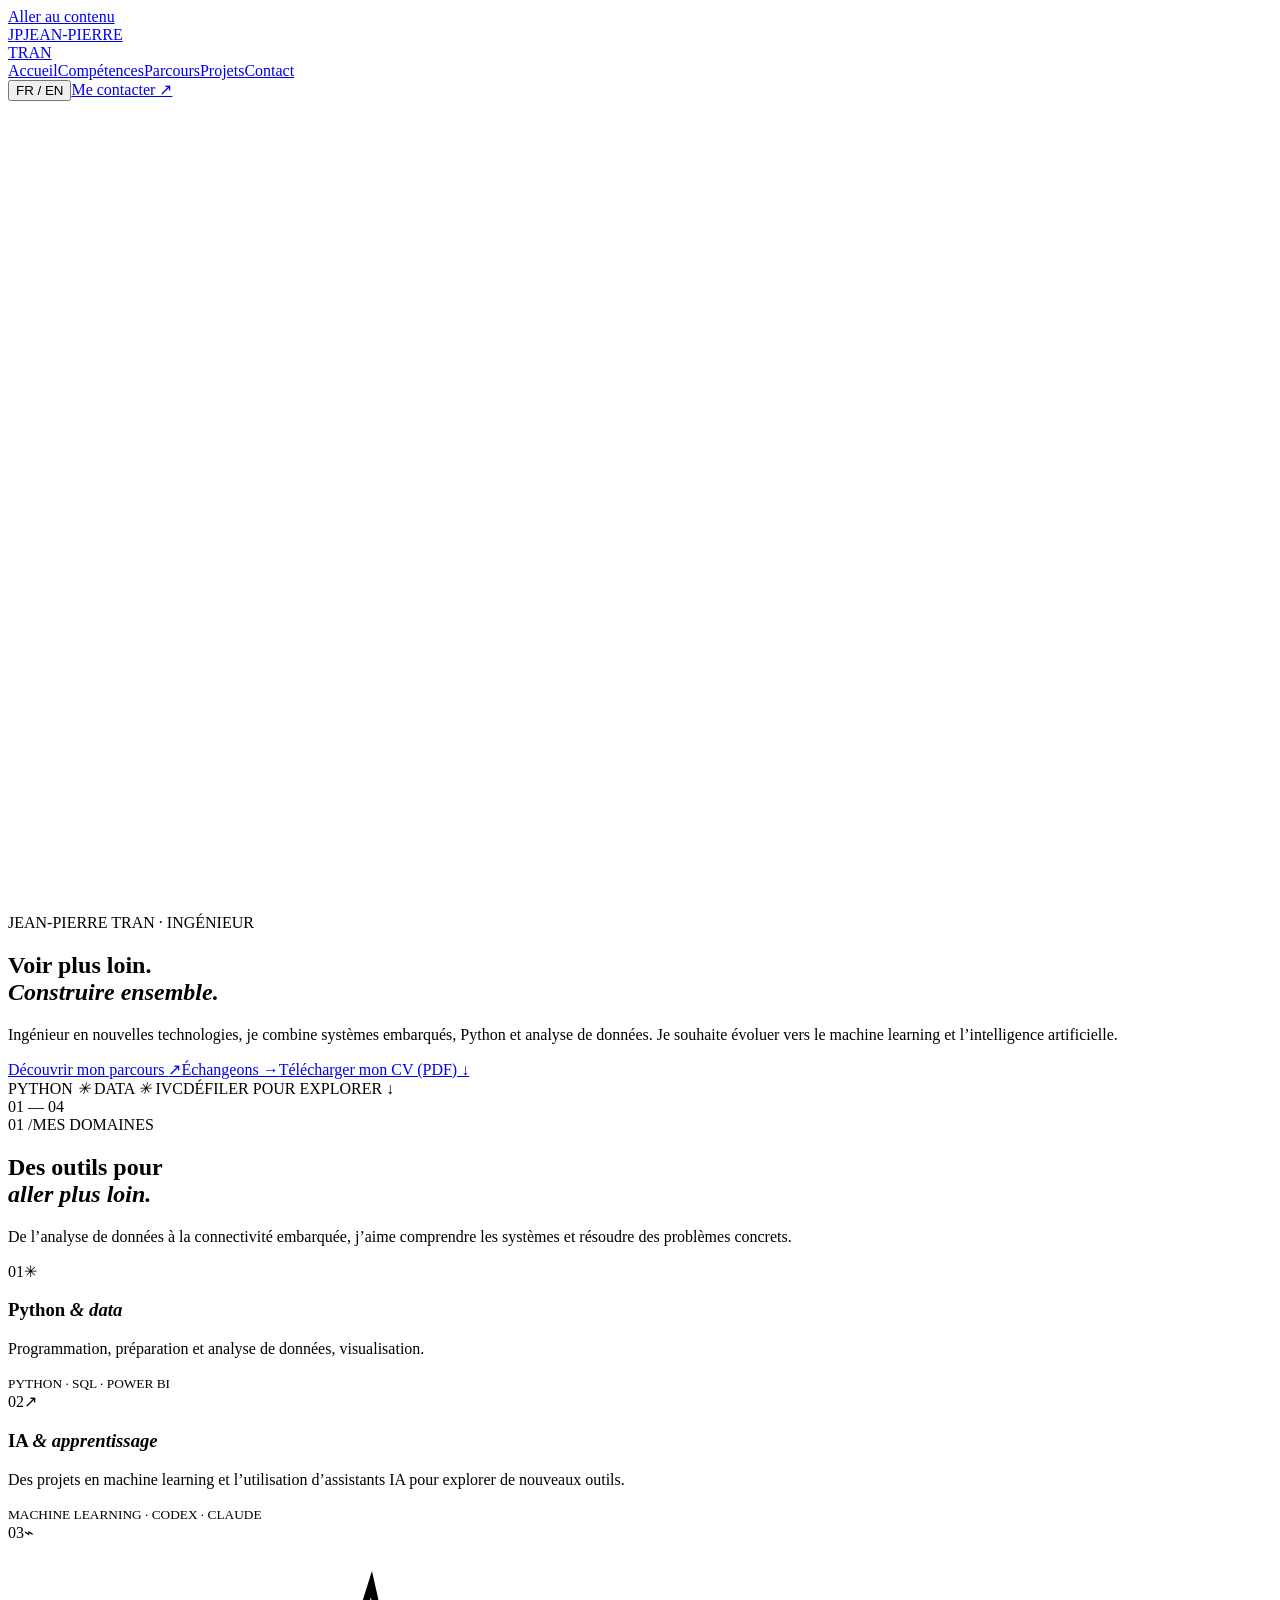
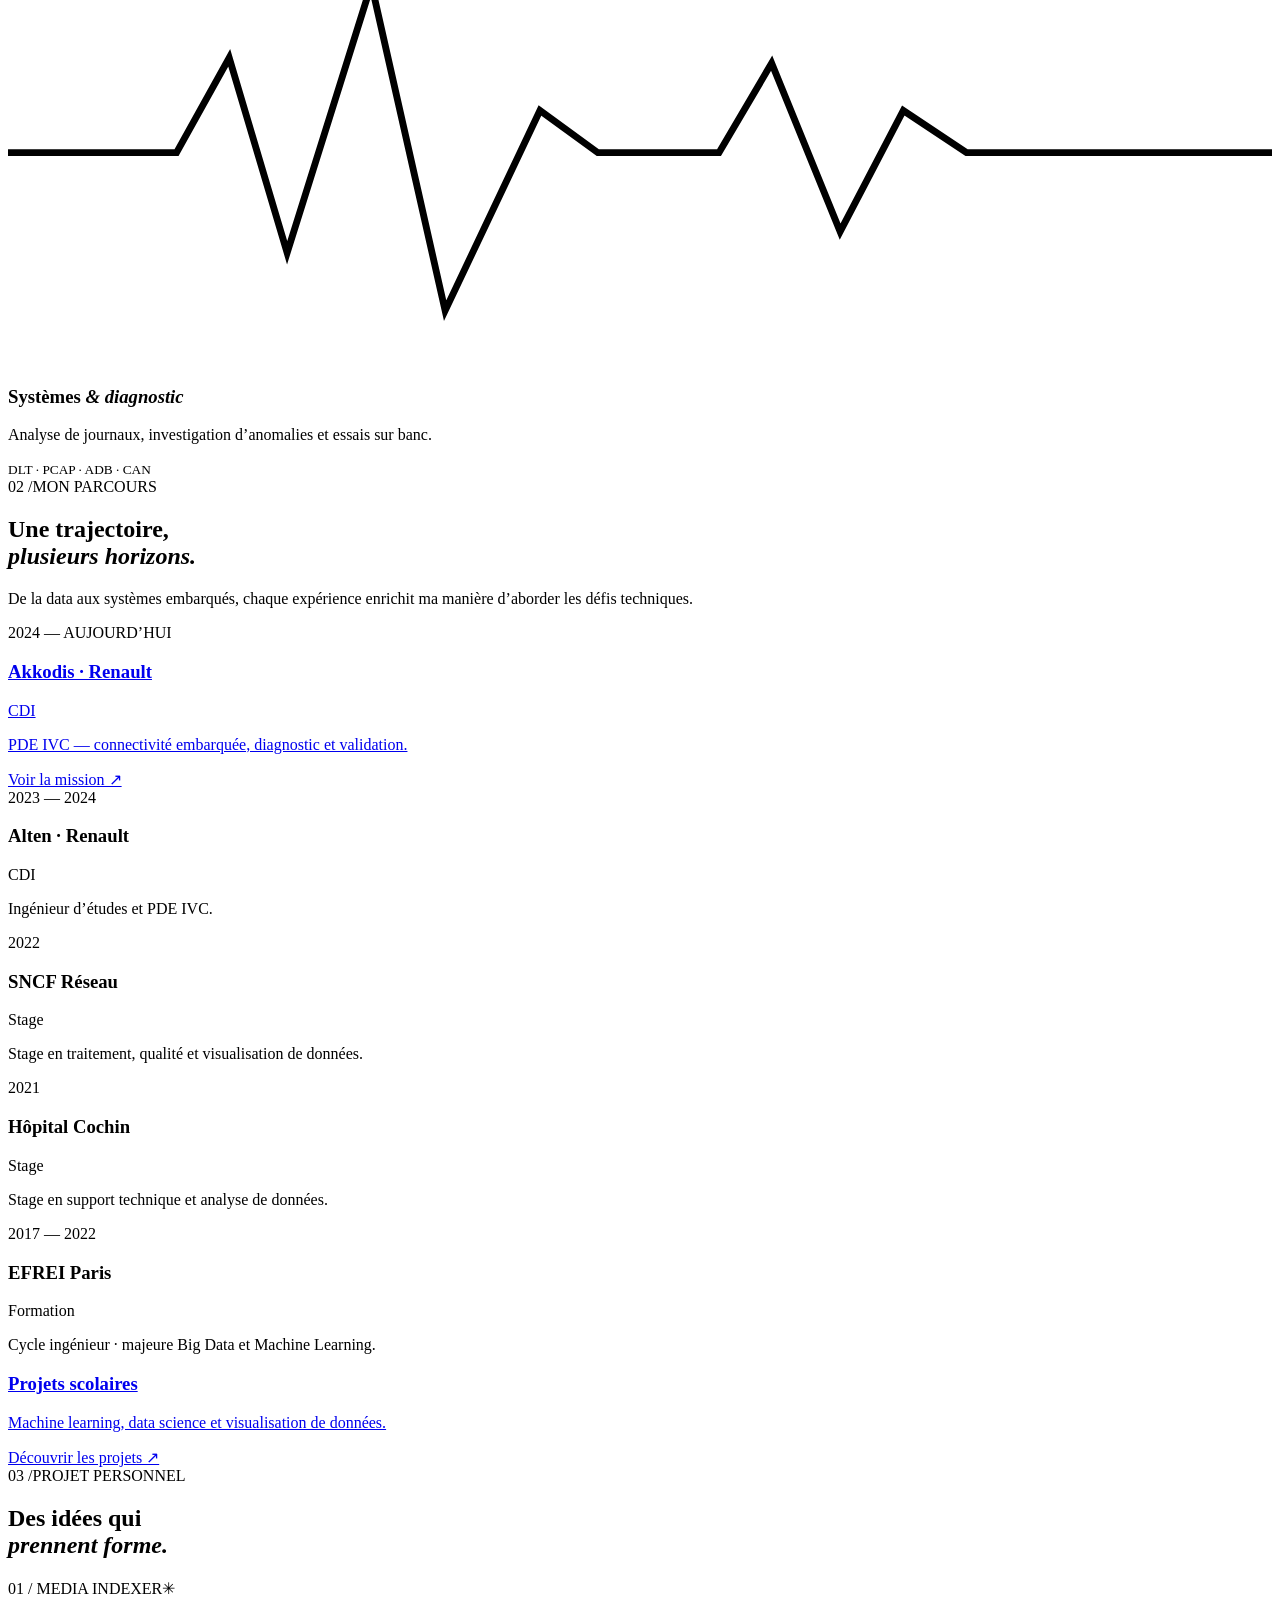
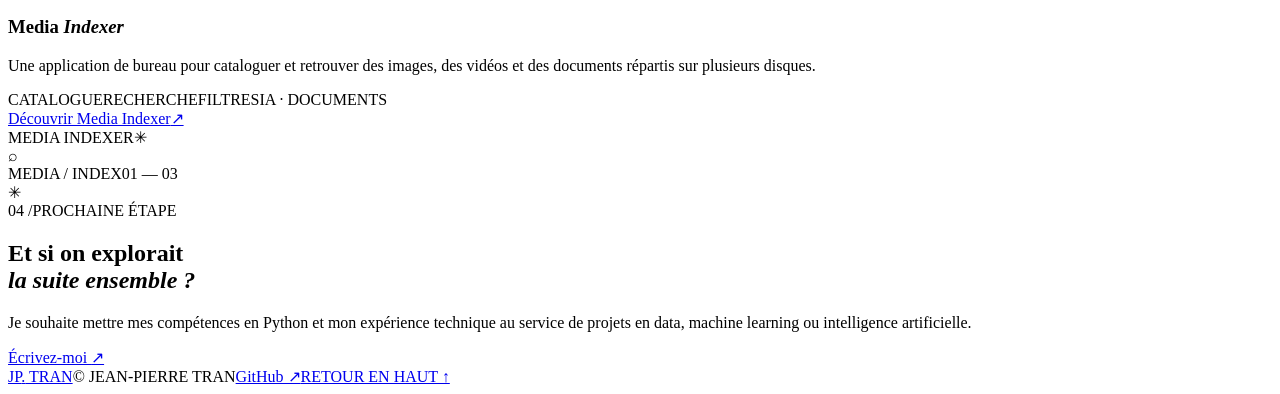
==== commit c347f0d2: "Intégration : bundles référencés, srcset/sizes + preload LCP, meta SEO par page, h1 sur experience/p" ====
--- a/index.html
+++ b/index.html
@@ -1,7 +1,7 @@
-<!doctype html><html lang="fr"><head><meta charset="utf-8"><meta name="viewport" content="width=device-width, initial-scale=1"><meta name="theme-color" content="#070d18"><meta name="description" content="Portfolio de Jean-Pierre Tran : Python, analyse de données et systèmes embarqués."><title>Jean-Pierre Tran — Ingénieur nouvelles technologies</title><link rel="preload" as="image" href="planet-background-mobile.webp" media="(max-width: 800px)" fetchpriority="high"><link rel="preload" as="image" href="planet-background-optimized.webp" media="(min-width: 801px)" fetchpriority="high"><link rel="preconnect" href="https://fonts.googleapis.com"><link rel="preconnect" href="https://fonts.gstatic.com" crossorigin><link href="https://fonts.googleapis.com/css2?family=DM+Sans:wght@400;500;600;700&family=Manrope:wght@400;500;600;700;800&family=Space+Mono:wght@400;700&display=swap" rel="stylesheet"><link rel="stylesheet" href="style.css?v=home26"><link rel="stylesheet" href="motion.css"><link rel="stylesheet" href="transitions.css"><link rel="stylesheet" href="continuite.css"><link rel="stylesheet" href="hero-animation.css"><link rel="stylesheet" href="section-motion.css"><link rel="stylesheet" href="hero-wow.css?v=home26"><link rel="stylesheet" href="extra-motion.css"><link rel="stylesheet" href="immersive-hero.css"><link rel="stylesheet" href="immersive-sections.css"><link rel="stylesheet" href="voyage.css"><link rel="stylesheet" href="story-wow.css"><link rel="stylesheet" href="flight.css"><link rel="stylesheet" href="immersion-plus.css"><link rel="stylesheet" href="experience-image.css"><link rel="stylesheet" href="hover-space.css?v=home26"><link rel="stylesheet" href="cv-link.css"><link rel="stylesheet" href="mobile-menu.css?v=home26"><link rel="stylesheet" href="contact-extra.css?v=home26"><link rel="stylesheet" href="timeline-fix.css"><link rel="stylesheet" href="continuity-v2.css"><link rel="stylesheet" href="timeline-links.css"><link rel="stylesheet" href="timeline-tags.css"><link rel="stylesheet" href="touch-feedback.css?v=1"><link rel="stylesheet" href="personal-project.css?v=1"></head><body>
-<header class="nav"><a class="logo" href="#top" aria-label="Jean-Pierre Tran — accueil"><span class="logo-mark">J<span>P</span></span><span class="logo-name">JEAN-PIERRE<br>TRAN</span></a><nav aria-label="Navigation principale"><a href="#top" data-fr="Accueil" data-en="Home">Accueil</a><a href="#expertise" data-fr="Compétences" data-en="Skills">Compétences</a><a href="#parcours" data-fr="Parcours" data-en="Journey">Parcours</a><a href="#projets-personnels" data-fr="Projets" data-en="Projects">Projets</a><a href="#contact" data-fr="Contact" data-en="Contact">Contact</a></nav><div class="nav-end"><button id="language" type="button" aria-label="Switch to English">FR <span>/ EN</span></button><a class="nav-contact" href="mailto:jeanpierre.tran.pro.fr@gmail.com" data-fr="Me contacter ↗" data-en="Get in touch ↗">Me contacter ↗</a></div></header>
-<main id="top"><section class="hero"><div class="hero-picture" data-depth=".10" aria-hidden="true"><div class="hero-scene"><div class="station-rig"><picture><source media="(max-width: 800px)" srcset="station-mobile.webp"><img src="station-optimized.webp" alt="" fetchpriority="high" decoding="async" width="1944" height="809"></picture><span class="station-beacon beacon-one"></span><span class="station-beacon beacon-two"></span><span class="station-beacon beacon-three"></span><span class="station-beacon beacon-four"></span></div></div></div><div class="hero-shade"></div><div class="hero-stars" aria-hidden="true"></div><div class="hero-inner"><div class="eyebrow"><span class="spark-dot"></span><span data-fr="JEAN-PIERRE TRAN · INGÉNIEUR" data-en="JEAN-PIERRE TRAN · ENGINEER">JEAN-PIERRE TRAN · INGÉNIEUR</span></div><h1 data-fr="Voir plus loin.<br><em>Construire ensemble.</em>" data-en="Look further.<br><em>Build together.</em>">Voir plus loin.<br><em>Construire ensemble.</em></h1><p data-fr="Ingénieur en nouvelles technologies, je combine systèmes embarqués, Python et analyse de données. Je souhaite évoluer vers le machine learning et l’intelligence artificielle." data-en="I am an engineer with experience in embedded systems, Python and data analysis. I am looking to develop my career in machine learning and artificial intelligence.">Ingénieur en nouvelles technologies, je combine systèmes embarqués, Python et analyse de données. Je souhaite évoluer vers le machine learning et l’intelligence artificielle.</p><div class="hero-actions"><a class="button primary" href="#parcours" data-fr="Découvrir mon parcours <span>↗</span>" data-en="Discover my journey <span>↗</span>">Découvrir mon parcours <span>↗</span></a><a class="button subtle" href="mailto:jeanpierre.tran.pro.fr@gmail.com" data-fr="Échangeons →" data-en="Let’s talk →">Échangeons →</a><a class="button cv-download" href="CV-Jean-Pierre-Tran.pdf" download="CV-Jean-Pierre-Tran.pdf" data-fr="Télécharger mon CV (PDF) ↓" data-en="Download my CV (French PDF) ↓">Télécharger mon CV (PDF) ↓</a></div></div><div class="hero-bottom"><span>PYTHON <i>✳</i> DATA <i>✳</i> IVC</span><span data-fr="DÉFILER POUR EXPLORER ↓" data-en="SCROLL TO EXPLORE ↓">DÉFILER POUR EXPLORER ↓</span></div><div class="hero-index" aria-hidden="true">01 — 04</div></section>
+<!doctype html><html lang="fr"><head><meta charset="utf-8"><meta name="viewport" content="width=device-width, initial-scale=1"><meta name="theme-color" content="#070d18"><link rel="icon" href="favicon.svg" type="image/svg+xml"><link rel="icon" href="favicon.ico" sizes="16x16 32x32 48x48"><link rel="apple-touch-icon" href="apple-touch-icon.png"><link rel="canonical" href="https://www.jeanpierre-tran.com/"><meta property="og:type" content="website"><meta property="og:site_name" content="Jean-Pierre Tran"><meta property="og:title" content="Jean-Pierre Tran — Ingénieur nouvelles technologies"><meta property="og:description" content="Portfolio de Jean-Pierre Tran : Python, analyse de données et systèmes embarqués."><meta property="og:url" content="https://www.jeanpierre-tran.com/"><meta property="og:image" content="https://www.jeanpierre-tran.com/og-image.jpg"><meta property="og:image:width" content="1200"><meta property="og:image:height" content="630"><meta property="og:locale" content="fr_FR"><meta name="twitter:card" content="summary_large_image"><meta name="twitter:title" content="Jean-Pierre Tran — Ingénieur nouvelles technologies"><meta name="twitter:description" content="Portfolio de Jean-Pierre Tran : Python, analyse de données et systèmes embarqués."><meta name="twitter:image" content="https://www.jeanpierre-tran.com/og-image.jpg"><script type="application/ld+json">{"@context":"https://schema.org","@type":"Person","name":"Jean-Pierre Tran","jobTitle":"Ingénieur nouvelles technologies","url":"https://www.jeanpierre-tran.com/","sameAs":["https://github.com/jeanpierre8"],"alumniOf":{"@type":"CollegeOrUniversity","name":"Efrei Paris"},"knowsAbout":["Python","Analyse de données","Systèmes embarqués","Connectivité embarquée","Machine learning"]}</script><meta name="description" content="Portfolio de Jean-Pierre Tran : Python, analyse de données et systèmes embarqués."><title>Jean-Pierre Tran — Ingénieur nouvelles technologies</title><link rel="preload" as="image" href="planet-background-mobile.webp" media="(max-width: 800px)" fetchpriority="high"><link rel="preload" as="image" href="planet-background-optimized.webp" media="(min-width: 801px)" fetchpriority="high"><link rel="preload" as="image" href="station-800.webp" imagesrcset="station-480.webp 480w, station-800.webp 800w, station-960.webp 960w, station-1200.webp 1200w, station-optimized.webp 1944w" imagesizes="(max-width: 800px) 75vw, 1000px" fetchpriority="high"><link rel="preload" href="fonts/dm-sans-latin.woff2" as="font" type="font/woff2" crossorigin><link rel="preload" href="fonts/manrope-latin.woff2" as="font" type="font/woff2" crossorigin><link rel="stylesheet" href="assets/home.css?v=1"></head><body><a class="skip-link" href="#top" data-fr="Aller au contenu" data-en="Skip to content">Aller au contenu</a>
+<header class="nav"><a class="logo" href="#top" aria-label="JP JEAN-PIERRE TRAN — accueil"><span class="logo-mark">J<span>P</span></span><span class="logo-name">JEAN-PIERRE<br>TRAN</span></a><nav aria-label="Navigation principale"><a href="#top" data-fr="Accueil" data-en="Home">Accueil</a><a href="#expertise" data-fr="Compétences" data-en="Skills">Compétences</a><a href="#parcours" data-fr="Parcours" data-en="Journey">Parcours</a><a href="#projets-personnels" data-fr="Projets" data-en="Projects">Projets</a><a href="#contact" data-fr="Contact" data-en="Contact">Contact</a></nav><div class="nav-end"><button id="language" type="button" aria-label="FR / EN — Switch to English">FR <span>/ EN</span></button><a class="nav-contact" href="mailto:jeanpierre.tran.pro.fr@gmail.com" data-fr="Me contacter ↗" data-en="Get in touch ↗">Me contacter ↗</a></div></header>
+<main id="top"><section class="hero"><div class="hero-picture" data-depth=".10" aria-hidden="true"><div class="hero-scene"><div class="station-rig"><img src="station-800.webp" srcset="station-480.webp 480w, station-800.webp 800w, station-960.webp 960w, station-1200.webp 1200w, station-optimized.webp 1944w" sizes="(max-width: 800px) 75vw, 1000px" alt="" fetchpriority="high" decoding="async" width="1944" height="809"><span class="station-beacon beacon-one"></span><span class="station-beacon beacon-two"></span><span class="station-beacon beacon-three"></span><span class="station-beacon beacon-four"></span></div></div></div><div class="hero-shade"></div><div class="hero-stars" aria-hidden="true"></div><div class="hero-inner"><div class="eyebrow"><span class="spark-dot"></span><span data-fr="JEAN-PIERRE TRAN · INGÉNIEUR" data-en="JEAN-PIERRE TRAN · ENGINEER">JEAN-PIERRE TRAN · INGÉNIEUR</span></div><h1 data-fr="Voir plus loin.<br><em>Construire ensemble.</em>" data-en="Look further.<br><em>Build together.</em>">Voir plus loin.<br><em>Construire ensemble.</em></h1><p data-fr="Ingénieur en nouvelles technologies, je combine systèmes embarqués, Python et analyse de données. Je souhaite évoluer vers le machine learning et l’intelligence artificielle." data-en="I am an engineer with experience in embedded systems, Python and data analysis. I am looking to develop my career in machine learning and artificial intelligence.">Ingénieur en nouvelles technologies, je combine systèmes embarqués, Python et analyse de données. Je souhaite évoluer vers le machine learning et l’intelligence artificielle.</p><div class="hero-actions"><a class="button primary" href="#parcours" data-fr="Découvrir mon parcours <span>↗</span>" data-en="Discover my journey <span>↗</span>">Découvrir mon parcours <span>↗</span></a><a class="button subtle" href="mailto:jeanpierre.tran.pro.fr@gmail.com" data-fr="Échangeons →" data-en="Let’s talk →">Échangeons →</a><a class="button cv-download" href="CV-Jean-Pierre-Tran.pdf" download="CV-Jean-Pierre-Tran.pdf" data-fr="Télécharger mon CV (PDF) ↓" data-en="Download my CV (French PDF) ↓">Télécharger mon CV (PDF) ↓</a></div></div><div class="hero-bottom"><span>PYTHON <i>✳</i> DATA <i>✳</i> IVC</span><span data-fr="DÉFILER POUR EXPLORER ↓" data-en="SCROLL TO EXPLORE ↓">DÉFILER POUR EXPLORER ↓</span></div><div class="hero-index" aria-hidden="true">01 — 04</div></section>
 <section id="expertise" class="section expertise"><div class="section-inner"><div class="section-top reveal"><div><div class="eyebrow"><span class="section-number">01 /</span><span data-fr="MES DOMAINES" data-en="MY FIELDS">MES DOMAINES</span></div><h2 data-fr="Des outils pour<br><em>aller plus loin.</em>" data-en="Tools to<br><em>go further.</em>">Des outils pour<br><em>aller plus loin.</em></h2></div><p class="section-lead" data-fr="De l’analyse de données à la connectivité embarquée, j’aime comprendre les systèmes et résoudre des problèmes concrets." data-en="From data analysis to in-vehicle connectivity, I enjoy understanding systems and solving concrete problems.">De l’analyse de données à la connectivité embarquée, j’aime comprendre les systèmes et résoudre des problèmes concrets.</p></div><div class="expertise-grid"><article class="expertise-item reveal"><div class="item-top"><span>01</span><span class="item-symbol">✳</span></div><div class="item-art data-art" aria-hidden="true"><i></i><i></i><i></i><i></i><i></i><div class="art-line"></div></div><h3>Python <em>&amp; data</em></h3><p data-fr="Programmation, préparation et analyse de données, visualisation." data-en="Programming, data preparation, analysis and visualisation.">Programmation, préparation et analyse de données, visualisation.</p><small>PYTHON · SQL · POWER BI</small></article><article class="expertise-item reveal"><div class="item-top"><span>02</span><span class="item-symbol">↗</span></div><div class="item-art orbit-art" aria-hidden="true"><i></i><i></i><i></i><b></b></div><h3 data-fr="IA <em>&amp; apprentissage</em>" data-en="AI <em>&amp; learning</em>">IA <em>&amp; apprentissage</em></h3><p data-fr="Des projets en machine learning et l’utilisation d’assistants IA pour explorer de nouveaux outils." data-en="Machine learning projects and the use of AI assistants to explore new tools.">Des projets en machine learning et l’utilisation d’assistants IA pour explorer de nouveaux outils.</p><small>MACHINE LEARNING · CODEX · CLAUDE</small></article><article class="expertise-item reveal"><div class="item-top"><span>03</span><span class="item-symbol">⌁</span></div><div class="item-art wave-art" aria-hidden="true"><svg viewBox="0 0 240 80" fill="none"><path d="M0 40H32L42 22L53 59L69 8L83 70L101 32L112 40H135L145 23L158 55L170 32L182 40H240" stroke="currentColor" stroke-width="1.3"/></svg></div><h3 data-fr="Systèmes <em>&amp; diagnostic</em>" data-en="Systems <em>&amp; diagnostics</em>">Systèmes <em>&amp; diagnostic</em></h3><p data-fr="Analyse de journaux, investigation d’anomalies et essais sur banc." data-en="Log analysis, issue investigation and test-bench work.">Analyse de journaux, investigation d’anomalies et essais sur banc.</p><small>DLT · PCAP · ADB · CAN</small></article></div></div></section>
 <section id="parcours" class="section journey-section"><div class="section-inner"><div class="journey-heading reveal"><div><div class="eyebrow"><span class="section-number">02 /</span><span data-fr="MON PARCOURS" data-en="MY JOURNEY">MON PARCOURS</span></div><h2 data-fr="Une trajectoire,<br><em>plusieurs horizons.</em>" data-en="One journey,<br><em>many horizons.</em>">Une trajectoire,<br><em>plusieurs horizons.</em></h2></div><p class="section-lead" data-fr="De la data aux systèmes embarqués, chaque expérience enrichit ma manière d’aborder les défis techniques." data-en="From data to embedded systems, each experience shapes how I approach technical challenges.">De la data aux systèmes embarqués, chaque expérience enrichit ma manière d’aborder les défis techniques.</p></div><div class="timeline reveal"><article><span>2024 — <span data-fr="AUJOURD’HUI" data-en="PRESENT">AUJOURD’HUI</span></span><div><a class="timeline-detail-link" href="experience.html" data-page="experience.html"><div class="timeline-entry-heading"><h3>Akkodis · Renault</h3><span class="timeline-tag" data-fr="CDI" data-en="Permanent">CDI</span></div><p data-fr="PDE IVC — connectivité embarquée, diagnostic et validation." data-en="IVC PDE — connectivity, diagnostics and validation.">PDE IVC — connectivité embarquée, diagnostic et validation.</p><span class="timeline-link-label" data-fr="Voir la mission ↗" data-en="Explore the role ↗">Voir la mission ↗</span></a></div></article><article><span>2023 — 2024</span><div><div class="timeline-entry-heading"><h3>Alten · Renault</h3><span class="timeline-tag" data-fr="CDI" data-en="Permanent">CDI</span></div><p data-fr="Ingénieur d’études et PDE IVC." data-en="Engineering consultant and IVC PDE.">Ingénieur d’études et PDE IVC.</p></div></article><article><span>2022</span><div><div class="timeline-entry-heading"><h3>SNCF Réseau</h3><span class="timeline-tag" data-fr="Stage" data-en="Internship">Stage</span></div><p data-fr="Stage en traitement, qualité et visualisation de données." data-en="Internship in data processing, quality and visualisation.">Stage en traitement, qualité et visualisation de données.</p></div></article><article><span>2021</span><div><div class="timeline-entry-heading"><h3 data-fr="Hôpital Cochin" data-en="Cochin Hospital">Hôpital Cochin</h3><span class="timeline-tag" data-fr="Stage" data-en="Internship">Stage</span></div><p data-fr="Stage en support technique et analyse de données." data-en="Internship in technical support and data analysis.">Stage en support technique et analyse de données.</p></div></article><article><span>2017 — 2022</span><div><div class="timeline-entry-heading"><h3>EFREI Paris</h3><span class="timeline-tag" data-fr="Formation" data-en="Education">Formation</span></div><p data-fr="Cycle ingénieur · majeure Big Data et Machine Learning." data-en="Engineering degree · Big Data and Machine Learning major.">Cycle ingénieur · majeure Big Data et Machine Learning.</p><a class="timeline-detail-link" href="projet.html" data-page="projet.html" style="margin: 18px 0 0"><h3 data-fr="Projets scolaires" data-en="Academic projects">Projets scolaires</h3><p data-fr="Machine learning, data science et visualisation de données." data-en="Machine learning, data science and data visualisation.">Machine learning, data science et visualisation de données.</p><span class="timeline-link-label" data-fr="Découvrir les projets ↗" data-en="Explore the projects ↗">Découvrir les projets ↗</span></a></div></article></div></div></section>
 <section id="projets-personnels" class="section personal-project"><div class="section-inner"><div class="personal-project-heading reveal"><div class="eyebrow"><span class="section-number">03 /</span><span data-fr="PROJET PERSONNEL" data-en="PERSONAL PROJECT">PROJET PERSONNEL</span></div><h2 data-fr="Des idées qui<br><em>prennent forme.</em>" data-en="Ideas taking<br><em>shape.</em>">Des idées qui<br><em>prennent forme.</em></h2></div><article class="personal-project-card reveal"><div class="personal-project-copy"><div class="personal-project-meta"><span>01 / MEDIA INDEXER</span><span aria-hidden="true">&#10035;</span></div><h3>Media <em>Indexer</em></h3><p data-fr="Une application de bureau pour cataloguer et retrouver des images, des vidéos et des documents répartis sur plusieurs disques." data-en="A desktop application for cataloguing and finding images, videos and documents across multiple drives.">Une application de bureau pour cataloguer et retrouver des images, des vidéos et des documents répartis sur plusieurs disques.</p><div class="personal-project-tags"><span data-fr="CATALOGUE" data-en="CATALOGUE">CATALOGUE</span><span data-fr="RECHERCHE" data-en="SEARCH">RECHERCHE</span><span data-fr="FILTRES" data-en="FILTERS">FILTRES</span><span data-fr="IA · DOCUMENTS" data-en="AI · DOCUMENTS">IA · DOCUMENTS</span></div><a class="personal-project-link timeline-detail-link" href="media-indexer.html" data-page="media-indexer.html"><span data-fr="Découvrir Media Indexer" data-en="Explore Media Indexer">Découvrir Media Indexer</span><span aria-hidden="true">&#8599;</span></a></div><div class="personal-project-art" aria-hidden="true"><div class="personal-project-orbit personal-project-orbit-a"></div><div class="personal-project-orbit personal-project-orbit-b"></div><div class="personal-project-visual"><div class="personal-project-visual-top"><span>MEDIA INDEXER</span><span>&#10035;</span></div><div class="personal-project-search"><span>&#8981;</span><i></i></div><div class="personal-project-tiles"><i></i><i></i><i></i><i></i></div><div class="personal-project-visual-bottom"><span>MEDIA / INDEX</span><span>01 &#8212; 03</span></div></div><span class="personal-project-star">&#10035;</span></div></article></div></section>
-<footer id="contact" class="closing"><div class="closing-orbit orbit-x"></div><div class="closing-orbit orbit-y"></div><div class="closing-glow"></div><div class="closing-copy reveal"><div class="eyebrow"><span class="section-number">04 /</span><span data-fr="PROCHAINE ÉTAPE" data-en="NEXT STEP">PROCHAINE ÉTAPE</span></div><h2 data-fr="Et si on explorait<br><em>la suite ensemble ?</em>" data-en="Shall we explore<br><em>what’s next together?</em>">Et si on explorait<br><em>la suite ensemble ?</em></h2><p data-fr="Je souhaite mettre mes compétences en Python et mon expérience technique au service de projets en data, machine learning ou intelligence artificielle." data-en="I’m looking to bring my Python skills and technical experience to data, machine learning or artificial intelligence projects.">Je souhaite mettre mes compétences en Python et mon expérience technique au service de projets en data, machine learning ou intelligence artificielle.</p><a class="button primary" href="mailto:jeanpierre.tran.pro.fr@gmail.com" data-fr="Écrivez-moi <span>↗</span>" data-en="Send me a message <span>↗</span>">Écrivez-moi <span>↗</span></a></div><div class="footer-line"><a class="footer-logo" href="#top">JP<span>.</span> TRAN</a><span>© JEAN-PIERRE TRAN</span><a href="#top" data-fr="RETOUR EN HAUT ↑" data-en="BACK TO TOP ↑">RETOUR EN HAUT ↑</a></div></footer></main><script src="script.js?v=home26"></script><script src="motion.js"></script><script src="section-motion.js"></script><script src="transitions.js"></script><script src="hero-wow.js"></script><script src="extra-motion.js?v=home26"></script><script src="immersive-hero.js?v=home26"></script><script src="immersive-sections.js"></script><script src="voyage.js"></script><script src="story-wow.js"></script><script src="flight.js"></script><script src="immersion-plus.js?v=home26"></script><script src="hover-space.js?v=home26"></script><script src="mobile-menu.js?v=2"></script><script src="contact-extra.js"></script><script src="continuity-v2.js?v=home26"></script><script src="touch-feedback.js?v=1"></script></body></html>
+<footer id="contact" class="closing"><div class="closing-orbit orbit-x"></div><div class="closing-orbit orbit-y"></div><div class="closing-glow"></div><div class="closing-copy reveal"><div class="eyebrow"><span class="section-number">04 /</span><span data-fr="PROCHAINE ÉTAPE" data-en="NEXT STEP">PROCHAINE ÉTAPE</span></div><h2 data-fr="Et si on explorait<br><em>la suite ensemble ?</em>" data-en="Shall we explore<br><em>what’s next together?</em>">Et si on explorait<br><em>la suite ensemble ?</em></h2><p data-fr="Je souhaite mettre mes compétences en Python et mon expérience technique au service de projets en data, machine learning ou intelligence artificielle." data-en="I’m looking to bring my Python skills and technical experience to data, machine learning or artificial intelligence projects.">Je souhaite mettre mes compétences en Python et mon expérience technique au service de projets en data, machine learning ou intelligence artificielle.</p><a class="button primary" href="mailto:jeanpierre.tran.pro.fr@gmail.com" data-fr="Écrivez-moi <span>↗</span>" data-en="Send me a message <span>↗</span>">Écrivez-moi <span>↗</span></a></div><div class="footer-line"><a class="footer-logo" href="#top">JP<span>.</span> TRAN</a><span>© JEAN-PIERRE TRAN</span><a class="footer-social" href="https://github.com/jeanpierre8" target="_blank" rel="noopener noreferrer" aria-label="GitHub — jeanpierre8">GitHub ↗</a><a href="#top" data-fr="RETOUR EN HAUT ↑" data-en="BACK TO TOP ↑">RETOUR EN HAUT ↑</a></div></footer></main><script src="assets/home.js?v=1" defer></script></body></html>
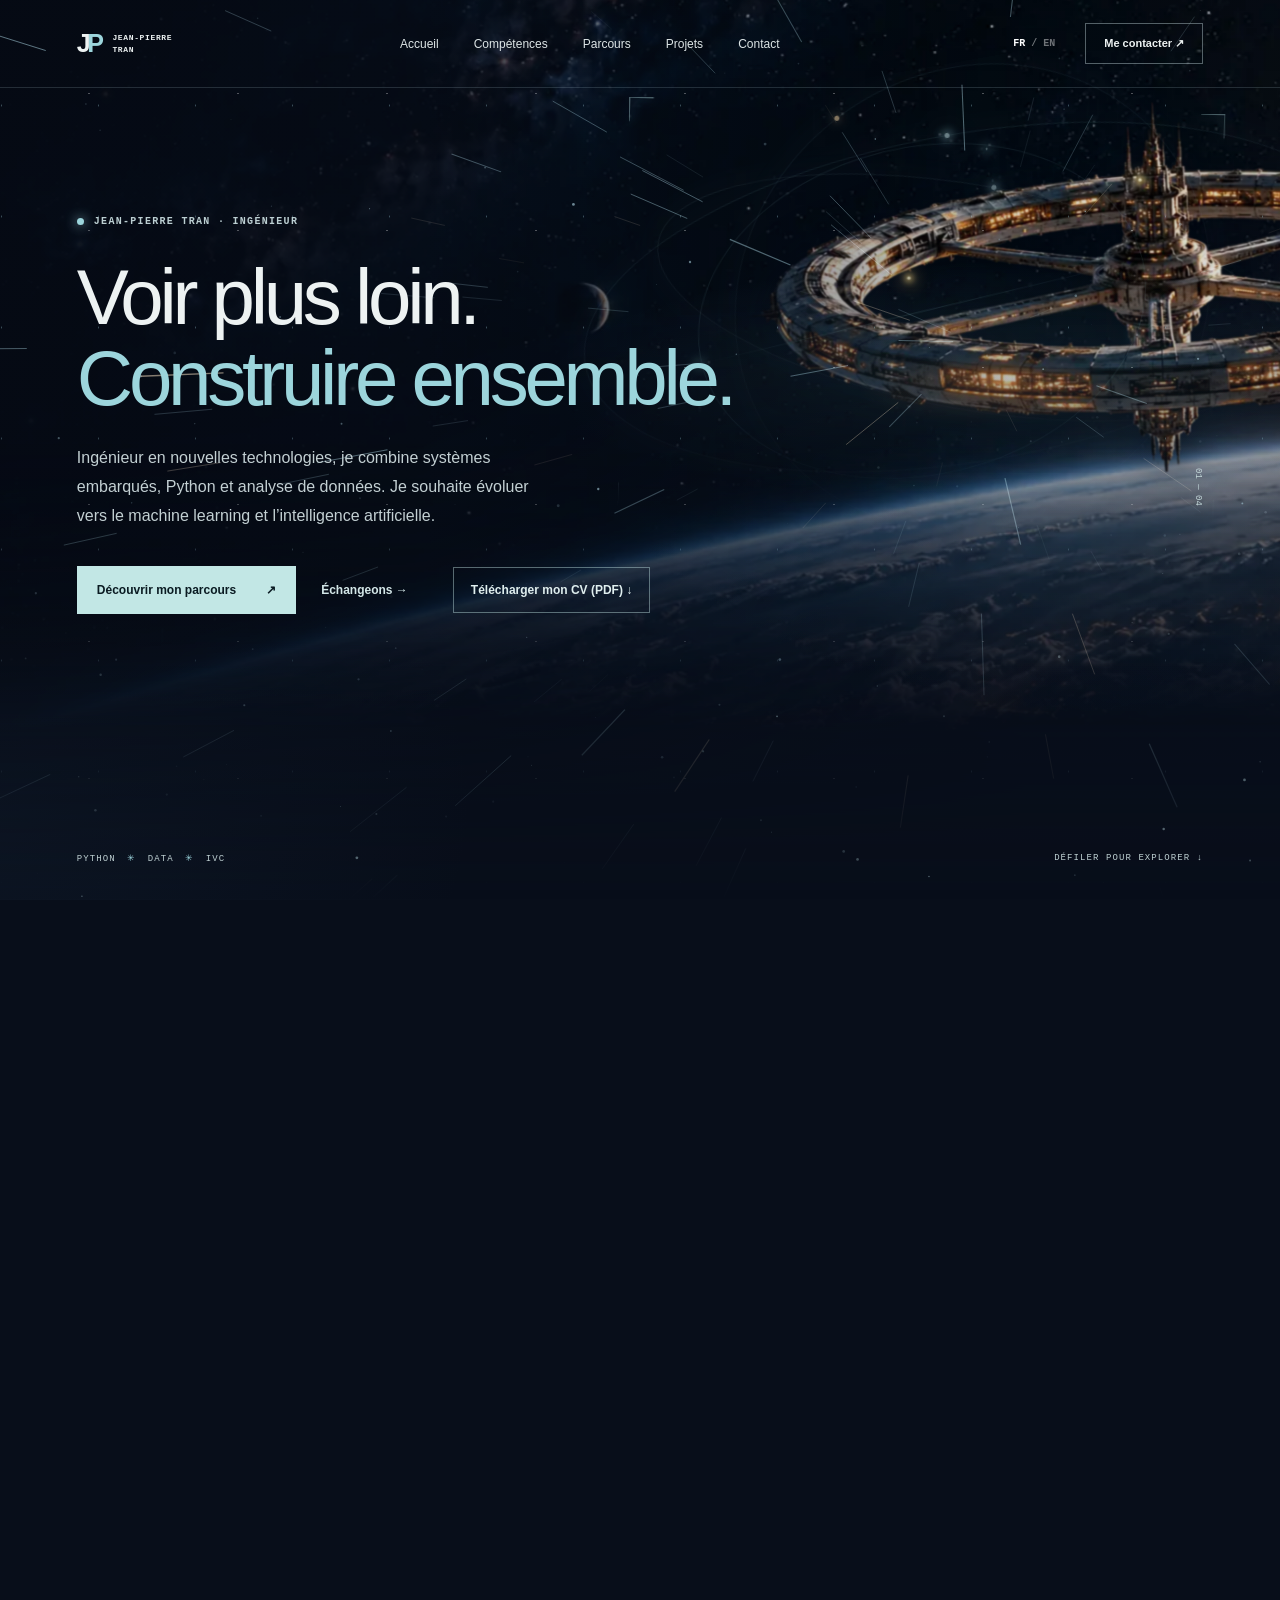
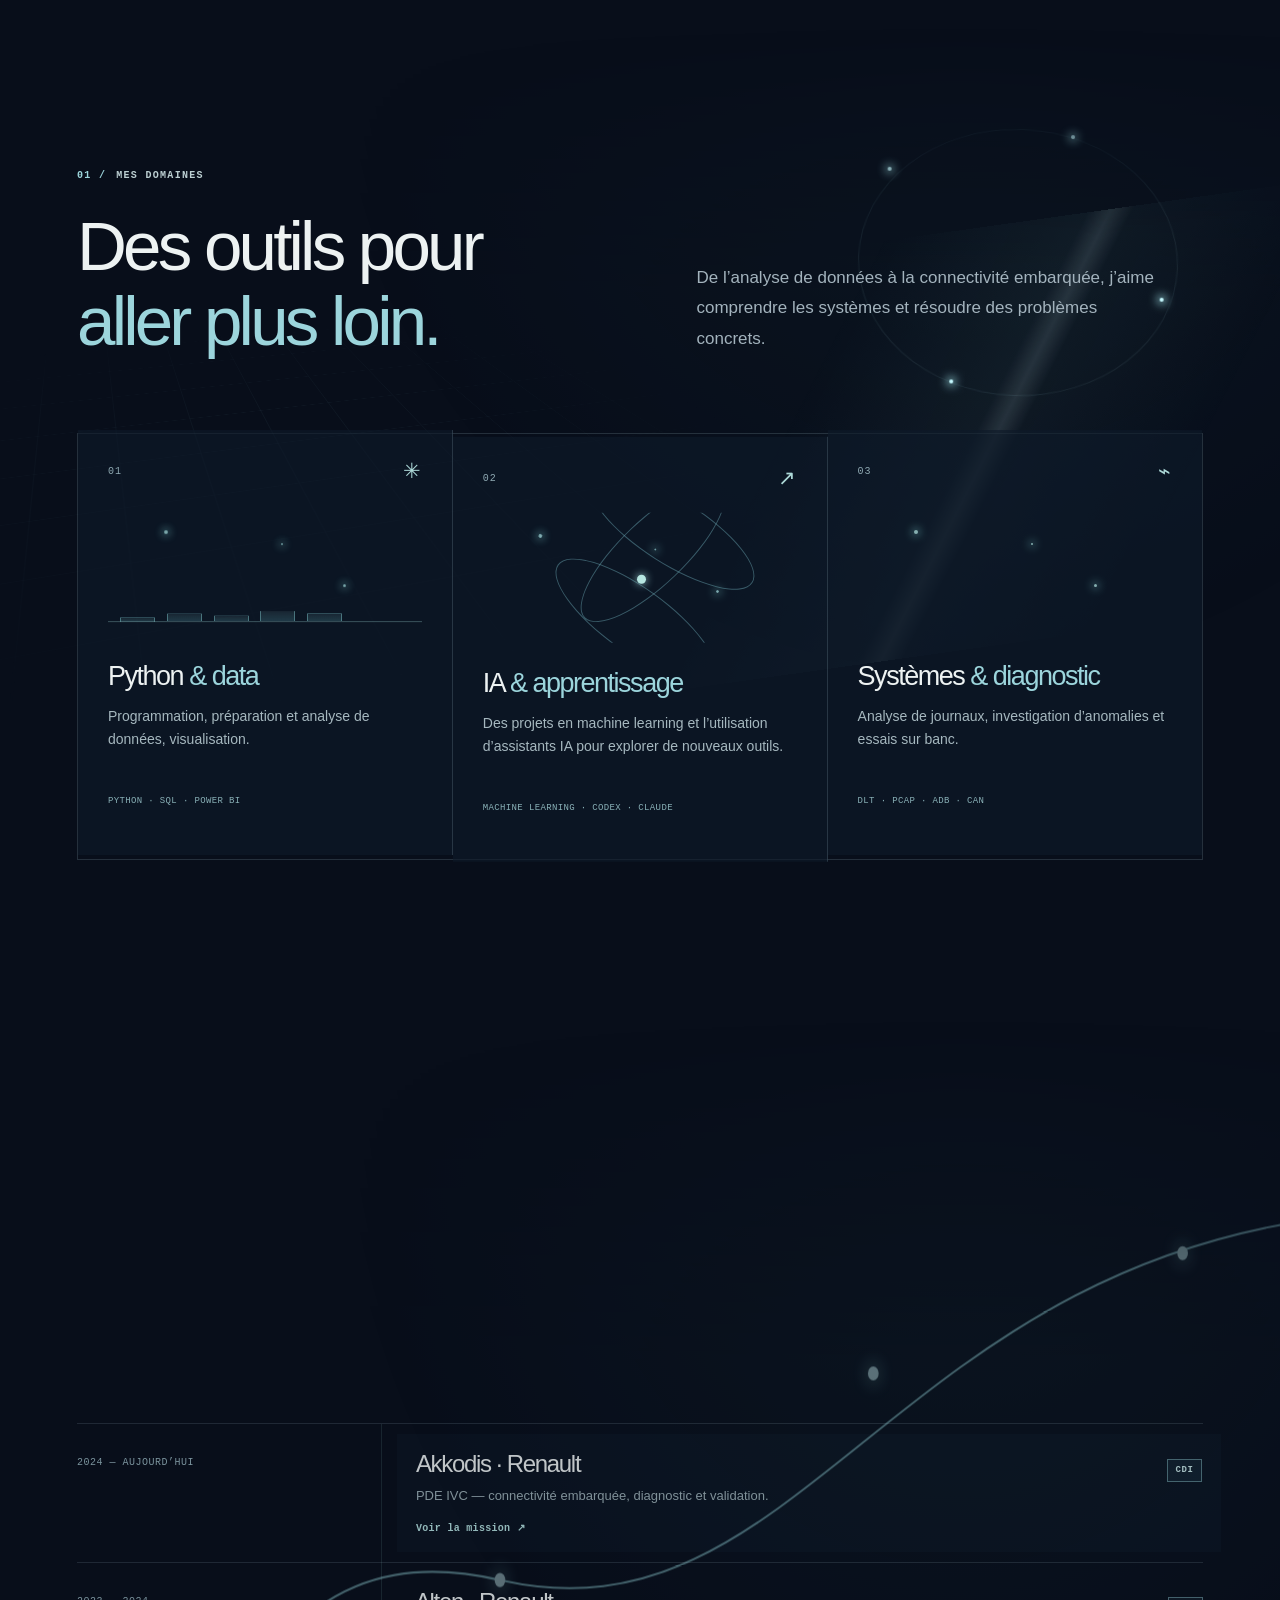
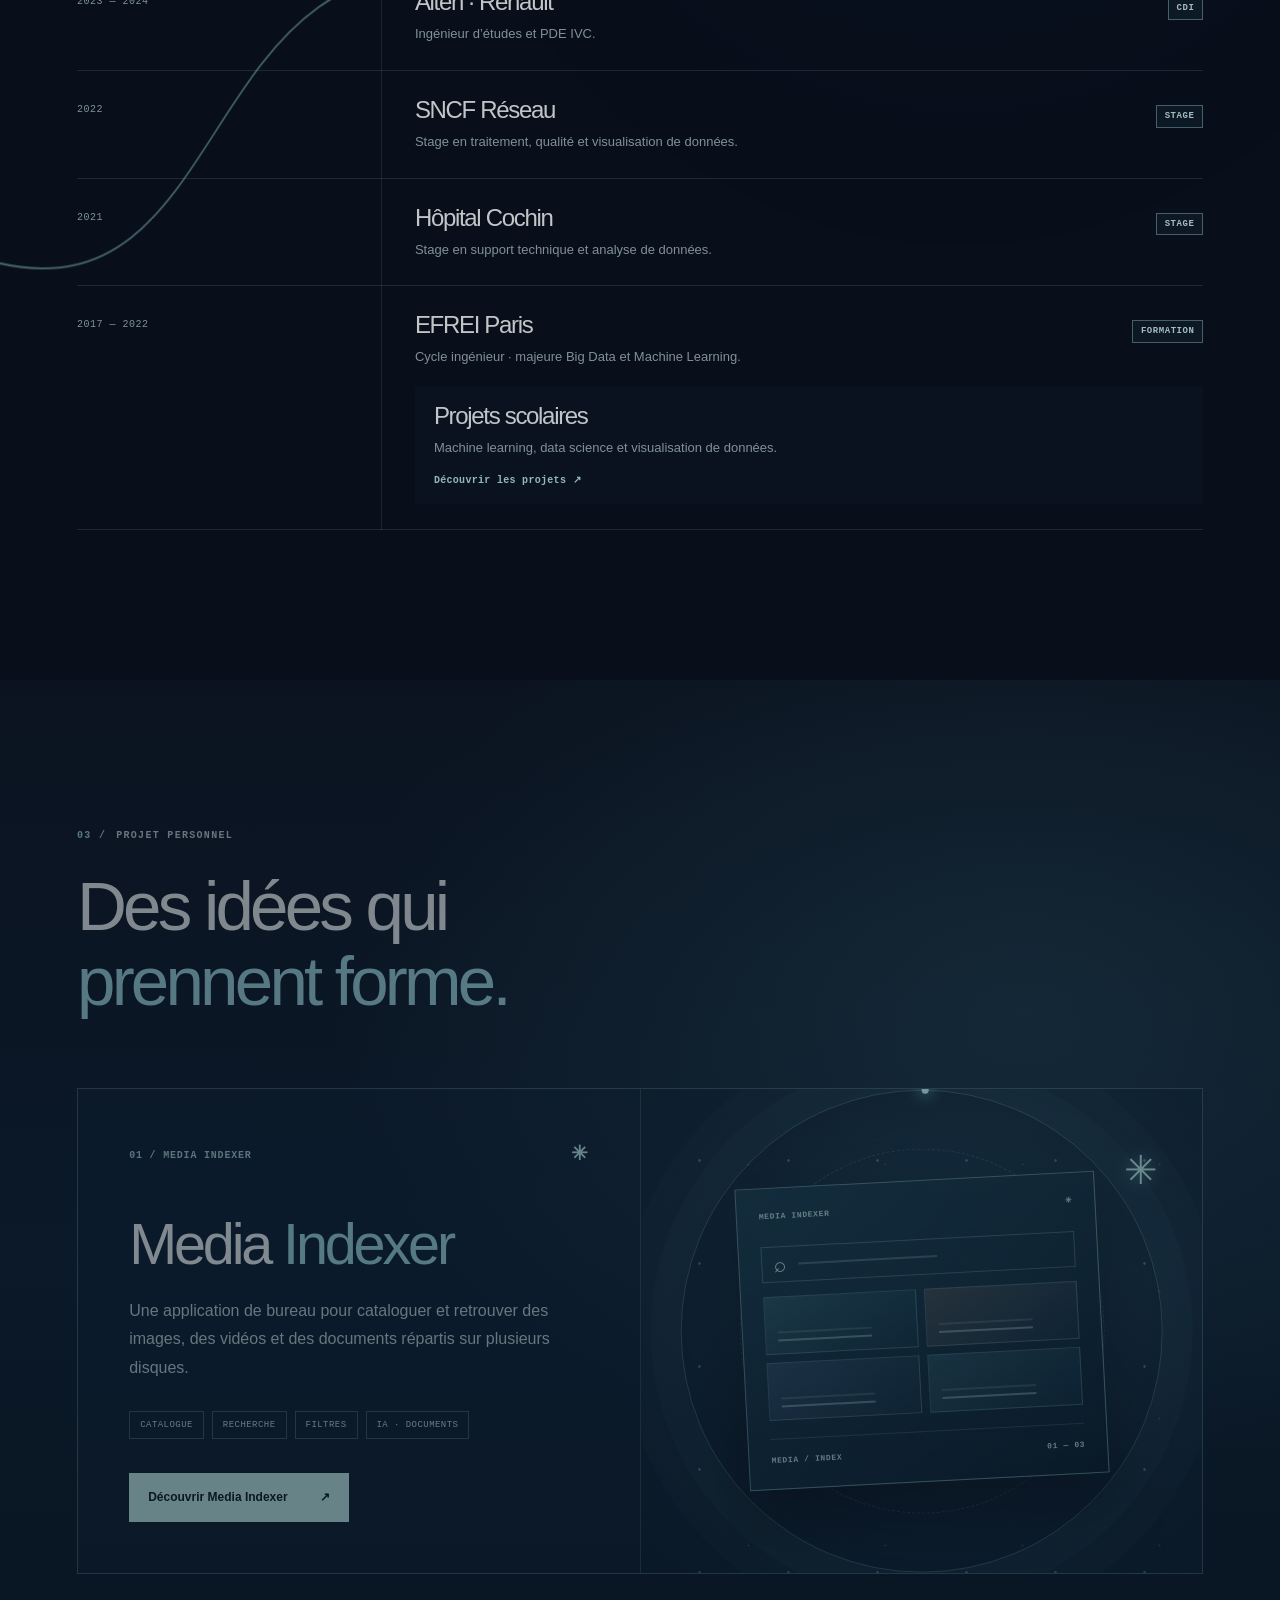
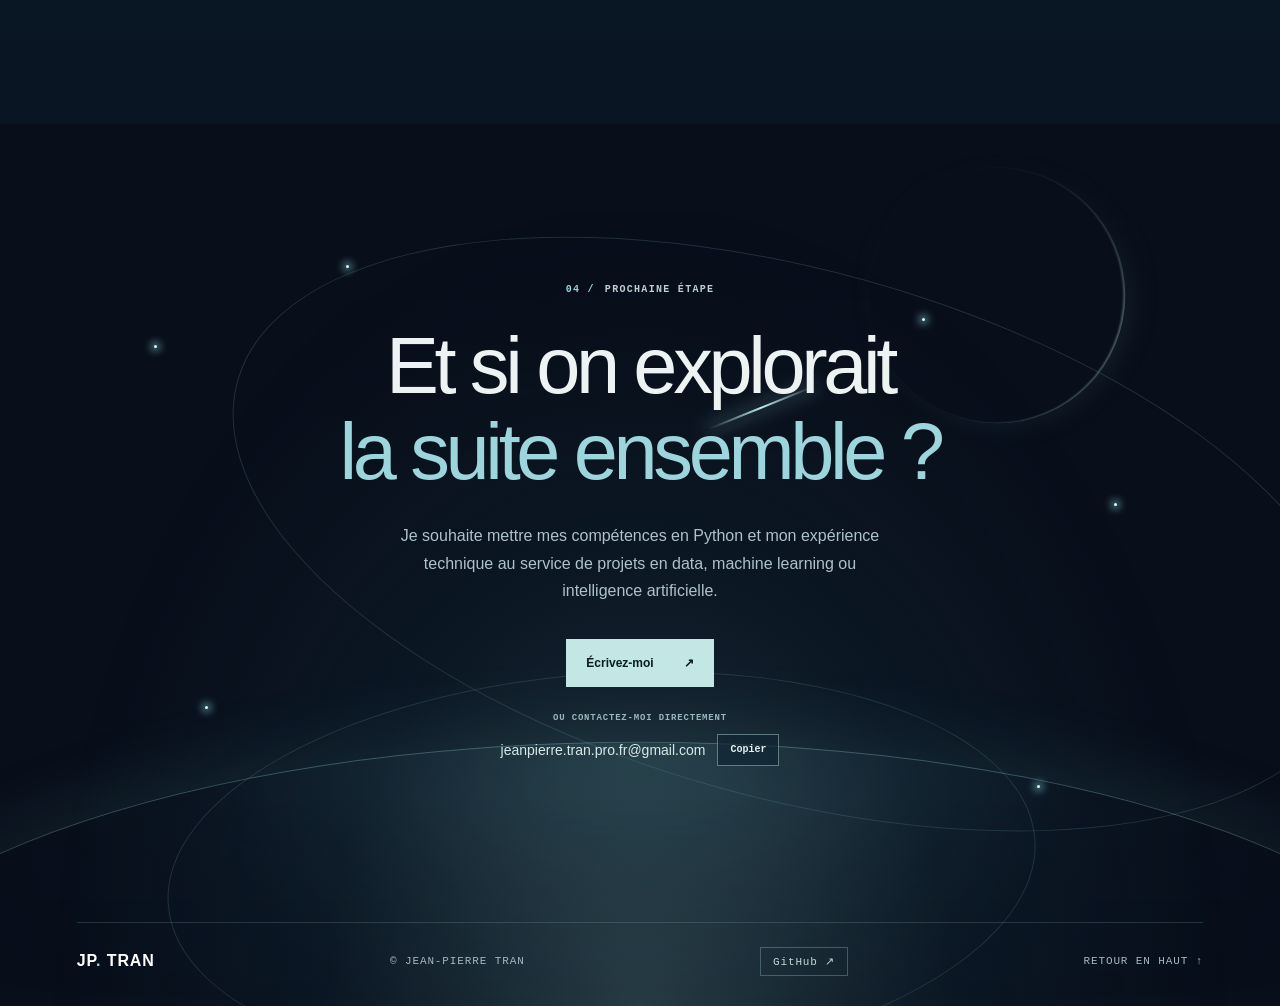
==== commit b1cdba62: "Correctifs post-tests : url() des bundles réécrits en ../, minification csso/terser, srcset 600w + c" ====
--- a/index.html
+++ b/index.html
@@ -1,6 +1,6 @@
-<!doctype html><html lang="fr"><head><meta charset="utf-8"><meta name="viewport" content="width=device-width, initial-scale=1"><meta name="theme-color" content="#070d18"><link rel="icon" href="favicon.svg" type="image/svg+xml"><link rel="icon" href="favicon.ico" sizes="16x16 32x32 48x48"><link rel="apple-touch-icon" href="apple-touch-icon.png"><link rel="canonical" href="https://www.jeanpierre-tran.com/"><meta property="og:type" content="website"><meta property="og:site_name" content="Jean-Pierre Tran"><meta property="og:title" content="Jean-Pierre Tran — Ingénieur nouvelles technologies"><meta property="og:description" content="Portfolio de Jean-Pierre Tran : Python, analyse de données et systèmes embarqués."><meta property="og:url" content="https://www.jeanpierre-tran.com/"><meta property="og:image" content="https://www.jeanpierre-tran.com/og-image.jpg"><meta property="og:image:width" content="1200"><meta property="og:image:height" content="630"><meta property="og:locale" content="fr_FR"><meta name="twitter:card" content="summary_large_image"><meta name="twitter:title" content="Jean-Pierre Tran — Ingénieur nouvelles technologies"><meta name="twitter:description" content="Portfolio de Jean-Pierre Tran : Python, analyse de données et systèmes embarqués."><meta name="twitter:image" content="https://www.jeanpierre-tran.com/og-image.jpg"><script type="application/ld+json">{"@context":"https://schema.org","@type":"Person","name":"Jean-Pierre Tran","jobTitle":"Ingénieur nouvelles technologies","url":"https://www.jeanpierre-tran.com/","sameAs":["https://github.com/jeanpierre8"],"alumniOf":{"@type":"CollegeOrUniversity","name":"Efrei Paris"},"knowsAbout":["Python","Analyse de données","Systèmes embarqués","Connectivité embarquée","Machine learning"]}</script><meta name="description" content="Portfolio de Jean-Pierre Tran : Python, analyse de données et systèmes embarqués."><title>Jean-Pierre Tran — Ingénieur nouvelles technologies</title><link rel="preload" as="image" href="planet-background-mobile.webp" media="(max-width: 800px)" fetchpriority="high"><link rel="preload" as="image" href="planet-background-optimized.webp" media="(min-width: 801px)" fetchpriority="high"><link rel="preload" as="image" href="station-800.webp" imagesrcset="station-480.webp 480w, station-800.webp 800w, station-960.webp 960w, station-1200.webp 1200w, station-optimized.webp 1944w" imagesizes="(max-width: 800px) 75vw, 1000px" fetchpriority="high"><link rel="preload" href="fonts/dm-sans-latin.woff2" as="font" type="font/woff2" crossorigin><link rel="preload" href="fonts/manrope-latin.woff2" as="font" type="font/woff2" crossorigin><link rel="stylesheet" href="assets/home.css?v=1"></head><body><a class="skip-link" href="#top" data-fr="Aller au contenu" data-en="Skip to content">Aller au contenu</a>
-<header class="nav"><a class="logo" href="#top" aria-label="JP JEAN-PIERRE TRAN — accueil"><span class="logo-mark">J<span>P</span></span><span class="logo-name">JEAN-PIERRE<br>TRAN</span></a><nav aria-label="Navigation principale"><a href="#top" data-fr="Accueil" data-en="Home">Accueil</a><a href="#expertise" data-fr="Compétences" data-en="Skills">Compétences</a><a href="#parcours" data-fr="Parcours" data-en="Journey">Parcours</a><a href="#projets-personnels" data-fr="Projets" data-en="Projects">Projets</a><a href="#contact" data-fr="Contact" data-en="Contact">Contact</a></nav><div class="nav-end"><button id="language" type="button" aria-label="FR / EN — Switch to English">FR <span>/ EN</span></button><a class="nav-contact" href="mailto:jeanpierre.tran.pro.fr@gmail.com" data-fr="Me contacter ↗" data-en="Get in touch ↗">Me contacter ↗</a></div></header>
-<main id="top"><section class="hero"><div class="hero-picture" data-depth=".10" aria-hidden="true"><div class="hero-scene"><div class="station-rig"><img src="station-800.webp" srcset="station-480.webp 480w, station-800.webp 800w, station-960.webp 960w, station-1200.webp 1200w, station-optimized.webp 1944w" sizes="(max-width: 800px) 75vw, 1000px" alt="" fetchpriority="high" decoding="async" width="1944" height="809"><span class="station-beacon beacon-one"></span><span class="station-beacon beacon-two"></span><span class="station-beacon beacon-three"></span><span class="station-beacon beacon-four"></span></div></div></div><div class="hero-shade"></div><div class="hero-stars" aria-hidden="true"></div><div class="hero-inner"><div class="eyebrow"><span class="spark-dot"></span><span data-fr="JEAN-PIERRE TRAN · INGÉNIEUR" data-en="JEAN-PIERRE TRAN · ENGINEER">JEAN-PIERRE TRAN · INGÉNIEUR</span></div><h1 data-fr="Voir plus loin.<br><em>Construire ensemble.</em>" data-en="Look further.<br><em>Build together.</em>">Voir plus loin.<br><em>Construire ensemble.</em></h1><p data-fr="Ingénieur en nouvelles technologies, je combine systèmes embarqués, Python et analyse de données. Je souhaite évoluer vers le machine learning et l’intelligence artificielle." data-en="I am an engineer with experience in embedded systems, Python and data analysis. I am looking to develop my career in machine learning and artificial intelligence.">Ingénieur en nouvelles technologies, je combine systèmes embarqués, Python et analyse de données. Je souhaite évoluer vers le machine learning et l’intelligence artificielle.</p><div class="hero-actions"><a class="button primary" href="#parcours" data-fr="Découvrir mon parcours <span>↗</span>" data-en="Discover my journey <span>↗</span>">Découvrir mon parcours <span>↗</span></a><a class="button subtle" href="mailto:jeanpierre.tran.pro.fr@gmail.com" data-fr="Échangeons →" data-en="Let’s talk →">Échangeons →</a><a class="button cv-download" href="CV-Jean-Pierre-Tran.pdf" download="CV-Jean-Pierre-Tran.pdf" data-fr="Télécharger mon CV (PDF) ↓" data-en="Download my CV (French PDF) ↓">Télécharger mon CV (PDF) ↓</a></div></div><div class="hero-bottom"><span>PYTHON <i>✳</i> DATA <i>✳</i> IVC</span><span data-fr="DÉFILER POUR EXPLORER ↓" data-en="SCROLL TO EXPLORE ↓">DÉFILER POUR EXPLORER ↓</span></div><div class="hero-index" aria-hidden="true">01 — 04</div></section>
+<!doctype html><html lang="fr"><head><meta charset="utf-8"><meta name="viewport" content="width=device-width, initial-scale=1"><meta name="theme-color" content="#070d18"><link rel="icon" href="favicon.svg" type="image/svg+xml"><link rel="icon" href="favicon.ico" sizes="16x16 32x32 48x48"><link rel="apple-touch-icon" href="apple-touch-icon.png"><link rel="canonical" href="https://www.jeanpierre-tran.com/"><meta property="og:type" content="website"><meta property="og:site_name" content="Jean-Pierre Tran"><meta property="og:title" content="Jean-Pierre Tran — Ingénieur nouvelles technologies"><meta property="og:description" content="Portfolio de Jean-Pierre Tran : Python, analyse de données et systèmes embarqués."><meta property="og:url" content="https://www.jeanpierre-tran.com/"><meta property="og:image" content="https://www.jeanpierre-tran.com/og-image.jpg"><meta property="og:image:width" content="1200"><meta property="og:image:height" content="630"><meta property="og:locale" content="fr_FR"><meta name="twitter:card" content="summary_large_image"><meta name="twitter:title" content="Jean-Pierre Tran — Ingénieur nouvelles technologies"><meta name="twitter:description" content="Portfolio de Jean-Pierre Tran : Python, analyse de données et systèmes embarqués."><meta name="twitter:image" content="https://www.jeanpierre-tran.com/og-image.jpg"><script type="application/ld+json">{"@context":"https://schema.org","@type":"Person","name":"Jean-Pierre Tran","jobTitle":"Ingénieur nouvelles technologies","url":"https://www.jeanpierre-tran.com/","sameAs":["https://github.com/jeanpierre8"],"alumniOf":{"@type":"CollegeOrUniversity","name":"Efrei Paris"},"knowsAbout":["Python","Analyse de données","Systèmes embarqués","Connectivité embarquée","Machine learning"]}</script><meta name="description" content="Portfolio de Jean-Pierre Tran : Python, analyse de données et systèmes embarqués."><title>Jean-Pierre Tran — Ingénieur nouvelles technologies</title><link rel="preload" as="image" href="planet-background-mobile.webp" media="(max-width: 800px)" fetchpriority="high"><link rel="preload" as="image" href="planet-background-optimized.webp" media="(min-width: 801px)" fetchpriority="high"><link rel="preload" as="image" href="station-800.webp" imagesrcset="station-480.webp 480w, station-600.webp 600w, station-800.webp 800w, station-960.webp 960w, station-1200.webp 1200w, station-optimized.webp 1944w" imagesizes="(max-width: 800px) 75vw, 850px" fetchpriority="high"><link rel="preload" href="fonts/dm-sans-latin.woff2" as="font" type="font/woff2" crossorigin><link rel="preload" href="fonts/manrope-latin.woff2" as="font" type="font/woff2" crossorigin><link rel="stylesheet" href="assets/home.css?v=1"></head><body><a class="skip-link" href="#top" data-fr="Aller au contenu" data-en="Skip to content">Aller au contenu</a>
+<header class="nav"><a class="logo" href="#top"><span class="logo-mark">J<span>P</span></span><span class="logo-name">JEAN-PIERRE<br>TRAN</span></a><nav aria-label="Navigation principale"><a href="#top" data-fr="Accueil" data-en="Home">Accueil</a><a href="#expertise" data-fr="Compétences" data-en="Skills">Compétences</a><a href="#parcours" data-fr="Parcours" data-en="Journey">Parcours</a><a href="#projets-personnels" data-fr="Projets" data-en="Projects">Projets</a><a href="#contact" data-fr="Contact" data-en="Contact">Contact</a></nav><div class="nav-end"><button id="language" type="button" aria-label="FR / EN — Switch to English">FR <span>/ EN</span></button><a class="nav-contact" href="mailto:jeanpierre.tran.pro.fr@gmail.com" data-fr="Me contacter ↗" data-en="Get in touch ↗">Me contacter ↗</a></div></header>
+<main id="top"><section class="hero"><div class="hero-picture" data-depth=".10" aria-hidden="true"><div class="hero-scene"><div class="station-rig"><img src="station-800.webp" srcset="station-480.webp 480w, station-600.webp 600w, station-800.webp 800w, station-960.webp 960w, station-1200.webp 1200w, station-optimized.webp 1944w" sizes="(max-width: 800px) 75vw, 850px" alt="" fetchpriority="high" decoding="async" width="1944" height="809"><span class="station-beacon beacon-one"></span><span class="station-beacon beacon-two"></span><span class="station-beacon beacon-three"></span><span class="station-beacon beacon-four"></span></div></div></div><div class="hero-shade"></div><div class="hero-stars" aria-hidden="true"></div><div class="hero-inner"><div class="eyebrow"><span class="spark-dot"></span><span data-fr="JEAN-PIERRE TRAN · INGÉNIEUR" data-en="JEAN-PIERRE TRAN · ENGINEER">JEAN-PIERRE TRAN · INGÉNIEUR</span></div><h1 data-fr="Voir plus loin.<br><em>Construire ensemble.</em>" data-en="Look further.<br><em>Build together.</em>">Voir plus loin.<br><em>Construire ensemble.</em></h1><p data-fr="Ingénieur en nouvelles technologies, je combine systèmes embarqués, Python et analyse de données. Je souhaite évoluer vers le machine learning et l’intelligence artificielle." data-en="I am an engineer with experience in embedded systems, Python and data analysis. I am looking to develop my career in machine learning and artificial intelligence.">Ingénieur en nouvelles technologies, je combine systèmes embarqués, Python et analyse de données. Je souhaite évoluer vers le machine learning et l’intelligence artificielle.</p><div class="hero-actions"><a class="button primary" href="#parcours" data-fr="Découvrir mon parcours <span>↗</span>" data-en="Discover my journey <span>↗</span>">Découvrir mon parcours <span>↗</span></a><a class="button subtle" href="mailto:jeanpierre.tran.pro.fr@gmail.com" data-fr="Échangeons →" data-en="Let’s talk →">Échangeons →</a><a class="button cv-download" href="CV-Jean-Pierre-Tran.pdf" download="CV-Jean-Pierre-Tran.pdf" data-fr="Télécharger mon CV (PDF) ↓" data-en="Download my CV (French PDF) ↓">Télécharger mon CV (PDF) ↓</a></div></div><div class="hero-bottom"><span>PYTHON <i>✳</i> DATA <i>✳</i> IVC</span><span data-fr="DÉFILER POUR EXPLORER ↓" data-en="SCROLL TO EXPLORE ↓">DÉFILER POUR EXPLORER ↓</span></div><div class="hero-index" aria-hidden="true">01 — 04</div></section>
 <section id="expertise" class="section expertise"><div class="section-inner"><div class="section-top reveal"><div><div class="eyebrow"><span class="section-number">01 /</span><span data-fr="MES DOMAINES" data-en="MY FIELDS">MES DOMAINES</span></div><h2 data-fr="Des outils pour<br><em>aller plus loin.</em>" data-en="Tools to<br><em>go further.</em>">Des outils pour<br><em>aller plus loin.</em></h2></div><p class="section-lead" data-fr="De l’analyse de données à la connectivité embarquée, j’aime comprendre les systèmes et résoudre des problèmes concrets." data-en="From data analysis to in-vehicle connectivity, I enjoy understanding systems and solving concrete problems.">De l’analyse de données à la connectivité embarquée, j’aime comprendre les systèmes et résoudre des problèmes concrets.</p></div><div class="expertise-grid"><article class="expertise-item reveal"><div class="item-top"><span>01</span><span class="item-symbol">✳</span></div><div class="item-art data-art" aria-hidden="true"><i></i><i></i><i></i><i></i><i></i><div class="art-line"></div></div><h3>Python <em>&amp; data</em></h3><p data-fr="Programmation, préparation et analyse de données, visualisation." data-en="Programming, data preparation, analysis and visualisation.">Programmation, préparation et analyse de données, visualisation.</p><small>PYTHON · SQL · POWER BI</small></article><article class="expertise-item reveal"><div class="item-top"><span>02</span><span class="item-symbol">↗</span></div><div class="item-art orbit-art" aria-hidden="true"><i></i><i></i><i></i><b></b></div><h3 data-fr="IA <em>&amp; apprentissage</em>" data-en="AI <em>&amp; learning</em>">IA <em>&amp; apprentissage</em></h3><p data-fr="Des projets en machine learning et l’utilisation d’assistants IA pour explorer de nouveaux outils." data-en="Machine learning projects and the use of AI assistants to explore new tools.">Des projets en machine learning et l’utilisation d’assistants IA pour explorer de nouveaux outils.</p><small>MACHINE LEARNING · CODEX · CLAUDE</small></article><article class="expertise-item reveal"><div class="item-top"><span>03</span><span class="item-symbol">⌁</span></div><div class="item-art wave-art" aria-hidden="true"><svg viewBox="0 0 240 80" fill="none"><path d="M0 40H32L42 22L53 59L69 8L83 70L101 32L112 40H135L145 23L158 55L170 32L182 40H240" stroke="currentColor" stroke-width="1.3"/></svg></div><h3 data-fr="Systèmes <em>&amp; diagnostic</em>" data-en="Systems <em>&amp; diagnostics</em>">Systèmes <em>&amp; diagnostic</em></h3><p data-fr="Analyse de journaux, investigation d’anomalies et essais sur banc." data-en="Log analysis, issue investigation and test-bench work.">Analyse de journaux, investigation d’anomalies et essais sur banc.</p><small>DLT · PCAP · ADB · CAN</small></article></div></div></section>
 <section id="parcours" class="section journey-section"><div class="section-inner"><div class="journey-heading reveal"><div><div class="eyebrow"><span class="section-number">02 /</span><span data-fr="MON PARCOURS" data-en="MY JOURNEY">MON PARCOURS</span></div><h2 data-fr="Une trajectoire,<br><em>plusieurs horizons.</em>" data-en="One journey,<br><em>many horizons.</em>">Une trajectoire,<br><em>plusieurs horizons.</em></h2></div><p class="section-lead" data-fr="De la data aux systèmes embarqués, chaque expérience enrichit ma manière d’aborder les défis techniques." data-en="From data to embedded systems, each experience shapes how I approach technical challenges.">De la data aux systèmes embarqués, chaque expérience enrichit ma manière d’aborder les défis techniques.</p></div><div class="timeline reveal"><article><span>2024 — <span data-fr="AUJOURD’HUI" data-en="PRESENT">AUJOURD’HUI</span></span><div><a class="timeline-detail-link" href="experience.html" data-page="experience.html"><div class="timeline-entry-heading"><h3>Akkodis · Renault</h3><span class="timeline-tag" data-fr="CDI" data-en="Permanent">CDI</span></div><p data-fr="PDE IVC — connectivité embarquée, diagnostic et validation." data-en="IVC PDE — connectivity, diagnostics and validation.">PDE IVC — connectivité embarquée, diagnostic et validation.</p><span class="timeline-link-label" data-fr="Voir la mission ↗" data-en="Explore the role ↗">Voir la mission ↗</span></a></div></article><article><span>2023 — 2024</span><div><div class="timeline-entry-heading"><h3>Alten · Renault</h3><span class="timeline-tag" data-fr="CDI" data-en="Permanent">CDI</span></div><p data-fr="Ingénieur d’études et PDE IVC." data-en="Engineering consultant and IVC PDE.">Ingénieur d’études et PDE IVC.</p></div></article><article><span>2022</span><div><div class="timeline-entry-heading"><h3>SNCF Réseau</h3><span class="timeline-tag" data-fr="Stage" data-en="Internship">Stage</span></div><p data-fr="Stage en traitement, qualité et visualisation de données." data-en="Internship in data processing, quality and visualisation.">Stage en traitement, qualité et visualisation de données.</p></div></article><article><span>2021</span><div><div class="timeline-entry-heading"><h3 data-fr="Hôpital Cochin" data-en="Cochin Hospital">Hôpital Cochin</h3><span class="timeline-tag" data-fr="Stage" data-en="Internship">Stage</span></div><p data-fr="Stage en support technique et analyse de données." data-en="Internship in technical support and data analysis.">Stage en support technique et analyse de données.</p></div></article><article><span>2017 — 2022</span><div><div class="timeline-entry-heading"><h3>EFREI Paris</h3><span class="timeline-tag" data-fr="Formation" data-en="Education">Formation</span></div><p data-fr="Cycle ingénieur · majeure Big Data et Machine Learning." data-en="Engineering degree · Big Data and Machine Learning major.">Cycle ingénieur · majeure Big Data et Machine Learning.</p><a class="timeline-detail-link" href="projet.html" data-page="projet.html" style="margin: 18px 0 0"><h3 data-fr="Projets scolaires" data-en="Academic projects">Projets scolaires</h3><p data-fr="Machine learning, data science et visualisation de données." data-en="Machine learning, data science and data visualisation.">Machine learning, data science et visualisation de données.</p><span class="timeline-link-label" data-fr="Découvrir les projets ↗" data-en="Explore the projects ↗">Découvrir les projets ↗</span></a></div></article></div></div></section>
 <section id="projets-personnels" class="section personal-project"><div class="section-inner"><div class="personal-project-heading reveal"><div class="eyebrow"><span class="section-number">03 /</span><span data-fr="PROJET PERSONNEL" data-en="PERSONAL PROJECT">PROJET PERSONNEL</span></div><h2 data-fr="Des idées qui<br><em>prennent forme.</em>" data-en="Ideas taking<br><em>shape.</em>">Des idées qui<br><em>prennent forme.</em></h2></div><article class="personal-project-card reveal"><div class="personal-project-copy"><div class="personal-project-meta"><span>01 / MEDIA INDEXER</span><span aria-hidden="true">&#10035;</span></div><h3>Media <em>Indexer</em></h3><p data-fr="Une application de bureau pour cataloguer et retrouver des images, des vidéos et des documents répartis sur plusieurs disques." data-en="A desktop application for cataloguing and finding images, videos and documents across multiple drives.">Une application de bureau pour cataloguer et retrouver des images, des vidéos et des documents répartis sur plusieurs disques.</p><div class="personal-project-tags"><span data-fr="CATALOGUE" data-en="CATALOGUE">CATALOGUE</span><span data-fr="RECHERCHE" data-en="SEARCH">RECHERCHE</span><span data-fr="FILTRES" data-en="FILTERS">FILTRES</span><span data-fr="IA · DOCUMENTS" data-en="AI · DOCUMENTS">IA · DOCUMENTS</span></div><a class="personal-project-link timeline-detail-link" href="media-indexer.html" data-page="media-indexer.html"><span data-fr="Découvrir Media Indexer" data-en="Explore Media Indexer">Découvrir Media Indexer</span><span aria-hidden="true">&#8599;</span></a></div><div class="personal-project-art" aria-hidden="true"><div class="personal-project-orbit personal-project-orbit-a"></div><div class="personal-project-orbit personal-project-orbit-b"></div><div class="personal-project-visual"><div class="personal-project-visual-top"><span>MEDIA INDEXER</span><span>&#10035;</span></div><div class="personal-project-search"><span>&#8981;</span><i></i></div><div class="personal-project-tiles"><i></i><i></i><i></i><i></i></div><div class="personal-project-visual-bottom"><span>MEDIA / INDEX</span><span>01 &#8212; 03</span></div></div><span class="personal-project-star">&#10035;</span></div></article></div></section>
--- a/assets/home.css
+++ b/assets/home.css
@@ -0,0 +1 @@
+@keyframes star-glow{0%{opacity:.3}to{opacity:.85}}@keyframes station-drift{0%{transform:translate3d(-4px,2px,0) rotate(-1.4deg) perspective(1200px) rotateY(-2deg)}50%{transform:translate3d(2px,-5px,0) rotate(.2deg) perspective(1200px) rotateY(1deg)}to{transform:translate3d(6px,0,0) rotate(1.4deg) perspective(1200px) rotateY(3deg)}}@keyframes beacon{0%,to{opacity:.2;scale:.7}50%{opacity:1;scale:1.3}}@keyframes wow-title{0%{clip-path:inset(0 0 100%0);transform:translateY(20px);filter:blur(4px)}to{clip-path:inset(0 0 0 0);transform:translateY(0);filter:blur(0)}}@keyframes wow-copy{0%{opacity:0;transform:translateY(12px)}to{opacity:1;transform:translateY(0)}}@keyframes wow-orbit{to{transform:rotate(360deg)}}@keyframes wow-light{0%{opacity:.42;scale:.95}to{opacity:.9;scale:1.08}}@keyframes xp-drift-one{to{transform:translate(32px,20px);opacity:1}}@keyframes xp-drift-two{to{transform:translate(-24px,-18px);opacity:.3}}@keyframes xp-twinkle{to{opacity:.15;scale:.5}}@keyframes xp-radar-pulse{0%{scale:.4;opacity:.7}to{scale:1.25;opacity:0}}@keyframes xp-radar-sweep{to{transform:rotate(360deg)}}@keyframes xp-meteor{0%,70%,to{opacity:0;transform:translate(-100px,-50px)}75%{opacity:.8}86%{opacity:0;transform:translate(260px,90px)}}@keyframes story-glow{to{opacity:.28;scale:.75}}@keyframes story-result{0%{opacity:.4;transform:translateY(4px)}to{opacity:1;transform:none}}@keyframes flight-twinkle{to{opacity:.35;scale:.65}}@keyframes personal-project-orbit{to{transform:translate(-50%,-50%) rotate(360deg)}}:root{--bg:#080e1a;--panel:#101b2a;--line:#a5c4cf30;--text:#edf2f2;--muted:#a3b3bd;--accent:#9cd5dc;--coral:#e8ac91}*{box-sizing:border-box}html{scroll-behavior:smooth}body{margin:0;color:var(--text);background:var(--bg);font-family:"DM Sans",sans-serif;overflow-x:hidden;background-color:#080e1a;background-image:radial-gradient(circle,#9bc6d94a .8px,transparent 1.4px),radial-gradient(circle,#c8eff62e .65px,transparent 1.2px),radial-gradient(ellipse at 75% 28%,#152c3d 0,#080e1a 68%);background-size:193px 223px,311px 269px,100% 100%;background-position:24px 15px,78px 87px,center;background-attachment:fixed;isolation:isolate;background:#080e1a}a{color:inherit;text-decoration:none}button{font:inherit}h1,h3,p{margin-top:0}h1,h2,h3{font-family:Manrope,sans-serif;letter-spacing:-.055em;font-weight:500}h1 em,h2 em,h3 em{font-style:normal;font-weight:400}.logo,.nav{display:flex;align-items:center}.nav{position:absolute;top:0;left:0;right:0;height:88px;padding:0 6%;justify-content:space-between;z-index:20;border-bottom:1px solid #b4d1dc2d}.logo{gap:12px}.logo-mark{font:800 25px Manrope,sans-serif;letter-spacing:-.14em}.logo-mark span,.nav nav a:hover,h1 em,h2 em,h3 em{color:var(--accent)}.logo-name{font:700 8px/1.5"Space Mono",monospace;letter-spacing:.08em}.nav nav,.nav-end{display:flex;align-items:center}.nav nav{gap:35px;font-size:12px;color:#dce4e5}.nav-end{gap:24px}.nav-end button{border:0;background:0 0;color:#fff;font:700 10px"Space Mono",monospace;cursor:pointer}.nav-end button span{opacity:.43}.nav-contact{padding:13px 18px;border:1px solid #c7dce06b;font-size:11px;font-weight:700;transition:background .2s}.nav-contact:hover{background:#ffffff18}.hero{position:relative;min-height:760px;height:100svh;max-height:1200px;overflow:hidden;background:#091420}.hero-picture{position:absolute;inset:-3%;transform:translateY(var(--offset,0px)) scale(1.03);will-change:transform}.hero-shade,.hero-stars{position:absolute;inset:0}.hero-shade{background:linear-gradient(90deg,rgba(5,10,20,.98)0,rgba(6,12,23,.83) 33%,rgba(6,12,23,.12) 80%),linear-gradient(0deg,#080e1a 0,transparent 27%)}.hero-stars{opacity:.3;background-image:radial-gradient(#fff 1px,transparent 1px),radial-gradient(#b0e3f1 .7px,transparent 1px);background-size:149px 137px,97px 111px;background-position:15px 25px,50px 50px}.hero-inner{position:relative;z-index:2;padding:clamp(155px,24vh,270px) 6%0;max-width:900px}.eyebrow{display:flex;align-items:center;gap:10px;font:700 10px"Space Mono",monospace;letter-spacing:.13em;color:#bccfd2}.spark-dot{width:7px;height:7px;border-radius:50%;background:var(--accent);box-shadow:0 0 12px var(--accent)}.hero-bottom i,.section-number{color:var(--accent)}.hero h1{font-size:clamp(58px,6.1vw,96px);line-height:1.04;margin:30px 0 25px}.hero-inner>p{font-size:16px;line-height:1.8;color:#c3d0d3;max-width:475px}.hero-actions{display:flex;gap:25px;align-items:center;margin-top:35px}.button{display:inline-flex;align-items:center;justify-content:space-between;gap:30px;padding:17px 20px;font-size:12px;font-weight:700;transition:transform .2s,background .2s}.button:hover{transform:translateY(-3px)}.primary{background:#c2e7e5;color:#0a1b22}.primary:hover{background:#e2faf5}.subtle{padding-left:0;color:#d4e7e8}.hero-bottom,.hero-index{position:absolute;right:6%;z-index:3;font:9px"Space Mono",monospace}.hero-bottom{left:6%;bottom:36px;display:flex;justify-content:space-between;color:#bed0d2;letter-spacing:.12em}.hero-bottom i{font-style:normal;padding:0 5px}.hero-index{top:52%;writing-mode:vertical-rl;color:#c3d7d9}.section{position:relative;padding:150px 0}.section-inner{width:min(1320px,88%);margin:auto;position:relative;z-index:2}.journey-heading,.section-top{display:grid;grid-template-columns:1fr 1fr;gap:10%;align-items:end}h2{font-size:clamp(48px,5.4vw,82px);line-height:1.08;margin:28px 0 0}.lead,.section-lead{font-size:17px;line-height:1.8;color:var(--muted);max-width:470px}.section-lead{margin:0 0 4px}.expertise{background:#0b1320}.expertise:before,.journey-section:before{content:"";position:absolute;inset:0;opacity:.35;background:radial-gradient(ellipse at 75%0,#30576650,transparent 48%)}.expertise-grid{display:grid;grid-template-columns:repeat(3,1fr);border:1px solid var(--line);margin-top:75px}.expertise-item{padding:29px 30px 34px;min-height:425px;border-right:1px solid var(--line);background:#0e1a29a8;transition:background .3s}.expertise-item:last-child{border:0}.expertise-item:hover{background:#162b3d}.item-top,.project-card-bottom,.project-card-top,.signal-bottom,.signal-top{display:flex;justify-content:space-between;align-items:center;font:10px"Space Mono",monospace;letter-spacing:.1em;color:#8fa9b2}.item-symbol{color:#add9d8;font-size:21px}.item-art{height:130px;margin:22px 0 25px;position:relative;color:#8fd0d5;overflow:hidden}.data-art{display:flex;align-items:end;gap:12px;padding:10px 12px 15px}.data-art i{width:12%;border:1px solid #76b7bd83;background:linear-gradient(0deg,#589ba646,#aee2df16);height:34%}.data-art i:nth-child(2){height:58%}.data-art i:nth-child(3){height:44%}.data-art i:nth-child(4){height:78%}.data-art i:nth-child(5){height:61%}.art-line{position:absolute;left:0;right:0;bottom:14px;height:1px;background:#9bd1d155}.orbit-art i{position:absolute;left:50%;top:50%;border:1px solid #76b8c36c;border-radius:50%;width:190px;height:65px;transform:translate(-50%,-50%) rotate(0deg);rotate:var(--orbit-angle,0deg);transition:rotate .1s linear}.orbit-art i:nth-child(2){transform:translate(-50%,-50%) rotate(60deg)}.orbit-art i:nth-child(3){transform:translate(-50%,-50%) rotate(-60deg)}.orbit-art b{position:absolute;left:50%;top:50%;width:12px;height:12px;border-radius:50%;background:#b6e6e1;transform:translate(-50%,-50%);box-shadow:0 0 28px #a5dfe0}.wave-art{display:grid;place-items:center}.wave-art svg{width:100%;overflow:visible;filter:drop-shadow(0 0 6px #75bfc488)}.expertise-item h3{font-size:27px;margin-bottom:13px}.expertise-item p{color:#a6b8bf;font-size:14px;line-height:1.65;min-height:70px}.expertise-item small{font:9px/1.8"Space Mono",monospace;letter-spacing:.04em;color:#8ab1b7}.interlude{height:clamp(400px,65vh,700px);position:relative;overflow:hidden;background:#09111f}.planet-horizon{position:absolute;inset:-20%0;background:radial-gradient(ellipse 80% 60%at 50% 105%,#b2d9d1 0,#3a7986 4%,#1a3c50 8%,#0c1a2a 23%,#080f1c 47%,transparent 48%);transform:translateY(var(--offset,0px));filter:drop-shadow(0-20px 65px #75b5bf33)}.orbit-ring{position:absolute;left:50%;top:72%;width:120%;height:40%;border:1px solid #abdce12c;border-radius:50%;transform:translate(-50%,-50%) rotate(-7deg)}.ring-two{width:95%;height:30%;transform:translate(-50%,-50%) rotate(8deg)}.interlude-copy{position:absolute;left:6%;right:6%;bottom:35px;display:flex;justify-content:space-between;align-items:center;font:9px"Space Mono",monospace;letter-spacing:.12em;color:#b9d2d4}.interlude-copy strong{font-weight:400}.experience{background:#0b1421}.exp-grid,.project-grid{display:grid;grid-template-columns:1fr 1fr;gap:9%;align-items:center}.exp-art{position:relative;min-height:510px;border:1px solid #8eb4bd3d;background:radial-gradient(circle at 50% 48%,#23485b,#0c1d2a 60%,#0c1522);overflow:hidden}.exp-gridlines{position:absolute;inset:0;background-image:linear-gradient(#8abcc014 1px,transparent 1px),linear-gradient(90deg,#8abcc014 1px,transparent 1px);background-size:42px 42px}.exp-orbit{position:absolute;left:50%;top:50%;width:80%;aspect-ratio:1;border:1px solid #84bbc344;border-radius:50%;transform:translate(-50%,-50%)}.orbit-b{width:62%;border-style:dashed}.signal-panel{position:absolute;z-index:2;left:12%;right:12%;top:26%;padding:20px;background:#0a1a27d9;border:1px solid #a2cbd067;box-shadow:0 20px 60px #0007}.signal-top span:last-child{color:#97d8c4}.signal-screen{height:150px;display:grid;place-items:center;color:#9de1da}.signal-screen svg{width:100%;height:100%;overflow:visible;filter:drop-shadow(0 0 9px #73e1d5)}.signal-bottom{border-top:1px solid #9ac7c931;padding-top:15px}.exp-tag,.project:before{position:absolute;border-radius:50%}.exp-tag{right:4%;bottom:7%;width:120px;height:120px;border:1px solid #c0e2df66;background:#0d2334;display:flex;flex-direction:column;align-items:center;justify-content:center;font:8px"Space Mono",monospace;gap:5px;transform:rotate(9deg);z-index:4}.exp-tag strong{font:500 32px Manrope;color:#bce5e1}.coordinate,.pills span{font:9px"Space Mono",monospace}.coordinate{position:absolute;bottom:20px;left:20px;color:#9bb5bf}.exp-copy .lead,.project-copy .lead{margin:28px 0}.exp-list{padding:0;list-style:none;border-top:1px solid var(--line)}.exp-list li,.timeline article{border-bottom:1px solid var(--line)}.exp-list li{padding:14px 0;font-size:14px;line-height:1.5;color:#d3dfe0}.exp-list li:before{content:"↗";margin-right:13px;color:var(--accent)}.exp-note{font-size:12px;color:#8fa8b2;margin-top:25px}.project{background:#101e2c;overflow:hidden}.project:before{content:"";width:850px;height:850px;right:-20%;top:-50%;background:radial-gradient(circle,#34657b80,transparent 65%)}.pills{display:flex;flex-wrap:wrap;gap:8px;margin-top:30px}.pills span{padding:9px 11px;border:1px solid #9ec4ca55;letter-spacing:.05em;color:#c0d5d6}.project-art{height:500px;position:relative;display:grid;place-items:center}.project-orbit{position:absolute;width:90%;aspect-ratio:1;border:1px solid #a6dce035;border-radius:50%;box-shadow:0 0 0 35px #ffffff05,0 0 0 70px #ffffff04}.project-card{width:76%;height:300px;position:relative;background:linear-gradient(135deg,#1e3949,#0b1828);border:1px solid #a6dce25b;box-shadow:0 30px 70px #0006;padding:25px;transform:rotate(-3deg);display:flex;flex-direction:column;justify-content:space-between}.project-card-body p{font:400 clamp(22px,2.3vw,36px)/1.3 Manrope,sans-serif;letter-spacing:-.035em;margin:0;color:#e9f0ed}.quote-mark{font:60px Georgia;color:#a8dedd;line-height:.5}.project-card-bottom{border-top:1px solid var(--line);padding-top:15px}.project-star{position:absolute;right:3%;top:10%;font-size:70px;color:#a7dbd5}.journey-section{background:#0b1320}.journey-heading{position:relative}.timeline{margin-top:75px;border-top:1px solid var(--line)}.timeline article{display:grid;gap:5%;padding:25px 0;align-items:start}.timeline article>span{font:10px"Space Mono",monospace;letter-spacing:.05em;color:#96b3bc;padding-top:8px}.timeline h3{font-size:24px;margin-bottom:8px}.timeline p{font-size:13px;color:#9db0b7;margin:0;line-height:1.6}.timeline b{font-size:18px;font-weight:400;color:#81b4bb}.closing{min-height:720px;padding:160px 6% 30px;position:relative;overflow:hidden;background:#091522}.closing-glow{position:absolute;inset:0;background:radial-gradient(ellipse at 50% 100%,#6a9fa150,#1b3d4c33 35%,transparent 65%)}.closing-orbit{position:absolute;left:50%;top:70%;width:90%;height:60%;border:1px solid #8ec6cc30;border-radius:50%;transform:translate(-50%,-50%) rotate(-8deg)}.orbit-y{width:68%;height:45%;transform:translate(-50%,-50%) rotate(12deg)}.closing-copy{position:relative;z-index:2;max-width:850px;margin:auto;text-align:center}.closing-copy .eyebrow{justify-content:center}.closing h2{font-size:clamp(49px,6.2vw,94px)}.closing-copy p{max-width:500px;margin:28px auto 35px;line-height:1.7;color:#afc2c8}.footer-line{position:relative;z-index:2;margin-top:155px;display:flex;justify-content:space-between;align-items:center;padding-top:24px;border-top:1px solid var(--line);font:11px"Space Mono",monospace;letter-spacing:.08em;color:#a3b9bf}.footer-logo{font:700 16px Manrope,sans-serif;color:#fff}.footer-logo span{color:var(--accent)}.reveal{opacity:1;transform:none;transition:opacity .8s ease,transform .8s ease}.reveal.reveal-pending:not(.visible):not(:focus-within){opacity:0;transform:translateY(28px)}.reveal.visible,.reveal:focus-within{opacity:1;transform:none}a:focus-visible,button:focus-visible{outline:3px solid #a0d8dc;outline-offset:4px}@media (max-width:800px){.nav{height:70px;padding:0 6%}.nav nav{display:none}.nav-end{gap:12px}.nav-contact{padding:10px}.hero{height:100svh;min-height:690px}.hero-picture{background-position:60%center}.hero-shade{background:linear-gradient(0deg,#080e1a 0,#080e1ac7 40%,#080e1a25 100%),linear-gradient(90deg,#080e1a60,transparent)}.hero-inner{padding:160px 6%0}.hero h1{font-size:clamp(48px,10vw,72px)}.hero-inner>p{font-size:14px;max-width:360px}.hero-bottom,.timeline article>span{font-size:8px}.hero-bottom>span:first-child{display:none}.hero-index{display:none}.section{padding:95px 0}.exp-grid,.journey-heading,.project-grid,.section-top{grid-template-columns:1fr;gap:35px}.lead,.section-lead{font-size:15px}.expertise-grid{grid-template-columns:1fr;margin-top:45px}.expertise-item{min-height:0;border-right:0;border-bottom:1px solid var(--line);padding:25px}.expertise-item p{min-height:0}.item-art{height:90px;margin:16px 0}.exp-art{min-height:390px;order:2}.project-art{height:370px}.project-card{height:260px}.timeline{margin-top:45px}.timeline article{grid-template-columns:30% 1fr auto;gap:5%}.timeline h3{font-size:20px}.closing{min-height:650px;padding:125px 6% 25px}.footer-line{margin-top:130px;font-size:10px;gap:10px}}@media (prefers-reduced-motion:reduce){html{scroll-behavior:auto}.hero-picture,.planet-horizon{transform:none!important}.reveal{opacity:1;transform:none}.button{transition:none}.reveal.reveal-pending:not(.visible){opacity:1;transform:none;transition:none}}.reveal.reveal-pending:focus-within{transition:none}.skip-link{position:absolute;left:-9999px;top:0;z-index:100;background:#c2e7e5;color:#0a1b22;padding:14px 20px;font:700 13px"DM Sans",sans-serif}.skip-link:focus{left:12px;top:12px;outline:3px solid #a0d8dc;outline-offset:2px}.footer-social{color:#c3d7d9;border:1px solid #99c9d055;padding:7px 12px;transition:background .2s,color .2s;white-space:nowrap}.footer-social:hover{background:#ffffff18;color:#fff}.detail-page h1{font-size:clamp(48px,5.4vw,82px);line-height:1.08;margin:28px 0 0}.hero-stars{animation:star-glow 7s ease-in-out infinite alternate}.hero-picture{scale:var(--hero-zoom,1.025);transform-origin:75% 45%}.hero-inner{translate:0 var(--hero-copy-y,0px);opacity:var(--hero-copy-opacity,1)}.expertise-item .data-art i{transform-origin:bottom;transform:scaleY(var(--bar-fill,1));transition:transform .15s linear}.orbit-art i:nth-child(2){rotate:calc(var(--orbit-angle,0deg)*-.75)}.orbit-art i:nth-child(3){rotate:calc(var(--orbit-angle,0deg)*.5)}.signal-screen path,.wave-art path{stroke-dashoffset:var(--signal-offset,0);transition:stroke-dashoffset .1s linear}.signal-panel{transform:perspective(1200px) rotateY(var(--panel-rotate,0deg)) translateY(var(--panel-y,0px));will-change:transform}.exp-orbit.orbit-a{rotate:var(--orbit-angle,0deg)}.exp-orbit.orbit-b{rotate:calc(var(--orbit-angle,0deg)*-.6)}.project-card{transform:perspective(1000px) rotateY(var(--project-turn,0deg)) rotate(var(--project-tilt,0deg)) translateY(var(--project-y,0px));will-change:transform}.closing-orbit.orbit-x,.project-star{rotate:var(--orbit-angle,0deg)}.timeline article{translate:var(--timeline-x,0px)0;opacity:var(--timeline-opacity,1);transition:opacity .12s linear,translate .12s linear}.closing-orbit.orbit-y{rotate:calc(var(--orbit-angle,0deg)*-.7)}@media (prefers-reduced-motion:reduce){.hero-stars{animation:none}.hero-picture{scale:1}.hero-inner{translate:none;opacity:1}.expertise-item .data-art i,.project-card,.signal-panel,.timeline article{transform:none!important;translate:none!important;opacity:1!important}.signal-screen path,.wave-art path{stroke-dashoffset:0!important}.closing-orbit,.exp-orbit,.orbit-art i,.project-star{rotate:none!important}}.expertise{background:linear-gradient(180deg,#080e1a 0,#0b1320 18%)}.experience{background:linear-gradient(180deg,#0b1320 0,#0b1421 20%)}.project{background:linear-gradient(180deg,#0b1421 0,#101e2c 24%)}.journey-section{background:linear-gradient(180deg,#101e2c 0,#0b1320 22%)}.closing{background:linear-gradient(180deg,#0b1320 0,#091522 24%)}.closing>.closing-copy,.section>.section-inner{transform:translate3d(0,var(--section-enter-y,0px),0) scale(var(--section-enter-scale,1));opacity:calc(var(--section-enter-opacity,1)*var(--section-exit-opacity,1));transform-origin:center top;will-change:transform,opacity}@media (prefers-reduced-motion:reduce){.closing>.closing-copy,.section>.section-inner{transform:none!important;opacity:1!important}}.hero-stars{-webkit-mask-image:linear-gradient(to bottom,#000 0,#000 40%,transparent 100%);mask-image:linear-gradient(to bottom,#000 0,#000 40%,transparent 100%)}.expertise:before,.journey-section:before{-webkit-mask-image:linear-gradient(to bottom,transparent 0,#000 28%,#000 70%,transparent 100%);mask-image:linear-gradient(to bottom,transparent 0,#000 28%,#000 70%,transparent 100%)}.project:before{-webkit-mask-image:linear-gradient(to bottom,transparent 0,#000 25%,#000 70%,transparent 100%);mask-image:linear-gradient(to bottom,transparent 0,#000 25%,#000 70%,transparent 100%);display:none}.closing-glow{-webkit-mask-image:linear-gradient(to bottom,transparent 0,#000 40%);mask-image:linear-gradient(to bottom,transparent 0,#000 40%)}.hero-picture{background:0 0;overflow:hidden}.hero-scene{position:absolute;left:50%;top:50%;height:100%;width:max(100%,240svh);transform:translate(-50%,-50%);background:url(../planet-background-optimized.webp)center/cover no-repeat}.station-rig{position:absolute;left:54%;top:9%;width:39%;height:49%;display:grid;place-items:center;transform-origin:50% 50%;animation:station-drift 24s ease-in-out infinite alternate;filter:drop-shadow(0 6px 18px #020a15a0);will-change:transform}.station-rig img{object-fit:contain}.station-beacon{position:absolute;width:3px;height:3px;border-radius:50%;background:#fff8d0;box-shadow:0 0 6px 2px #ffdc80,0 0 16px 4px #ffc77799;animation:beacon 3.3s ease-in-out infinite;pointer-events:none}.beacon-one{left:22%;top:48%}.beacon-two{left:72%;top:39%;animation-delay:-1.1s}.beacon-three{left:48%;top:28%;animation-delay:-2.2s}.beacon-four{left:82%;top:57%;animation-delay:-.7s}@media (max-width:800px){.hero-scene{width:max(100%,240svh)}.station-rig{left:54%;width:39%;top:10%}}@media (prefers-reduced-motion:reduce){.station-beacon,.station-rig{animation:none}.station-beacon{opacity:.65}}@media (max-width:800px){.station-rig{left:calc(50% - 5vw);width:75vw;height:34%;top:13%}.hero-scene{background-image:url(../planet-background-mobile.webp)}}.station-rig img,.station-rig picture{display:block;width:100%;height:100%}.data-art i{transform:scaleY(var(--sm-bar,1))!important;transform-origin:bottom;will-change:transform}.orbit-art b{box-shadow:0 0 calc(12px + var(--sm-ai,1)*25px) #a5dfe0;scale:calc(.75 + var(--sm-ai,1)*.25)}.signal-screen path,.wave-art path{stroke-dasharray:700;stroke-dashoffset:calc((1 - var(--sm-signal,1))*700)!important}.signal-screen{position:relative;overflow:hidden}.sm-project-glow,.sm-signal-scan{position:absolute;pointer-events:none}.sm-signal-scan{top:13%;bottom:13%;width:1px;left:calc(var(--sm-signal,1)*100%);background:linear-gradient(transparent,#b6eeec,transparent);box-shadow:0 0 12px #b6eeec;opacity:calc(4*var(--sm-signal,1)*(1 - var(--sm-signal,1)))}.project-card-body p{clip-path:inset(0 0 calc((1 - var(--sm-project,1))*100%)0)}.sm-project-glow{left:8%;right:8%;bottom:0;height:1px;background:linear-gradient(90deg,transparent,#b9eeea,transparent);opacity:calc(4*var(--sm-project,1)*(1 - var(--sm-project,1)));transform:translateY(calc((1 - var(--sm-project,1))*-145px));box-shadow:0 0 15px #80dce0}.timeline,.timeline article{position:relative}.sm-timeline-track,.timeline article::before{position:absolute;left:27%;pointer-events:none}.sm-timeline-track{top:0;bottom:0;width:1px;background:#96d3d126}.sm-timeline-track::before{content:"";position:absolute;inset:0;background:linear-gradient(#b5e6e1,#719fac);transform-origin:top;transform:scaleY(var(--sm-track,1));box-shadow:0 0 10px #80cbc47a}.timeline article::before{content:"";top:36px;width:7px;height:7px;border-radius:50%;background:#b7e2df;box-shadow:0 0 10px #99dfdb;transform:translateX(-3px) scale(var(--sm-node,1));opacity:var(--sm-node,1)}@media (max-width:800px){.sm-timeline-track,.timeline article::before{left:32.5%}}@media (prefers-reduced-motion:reduce){.data-art i,.sm-timeline-track::before{transform:none!important}.orbit-art b{scale:1!important}.signal-screen path,.wave-art path{stroke-dashoffset:0!important}.project-card-body p{clip-path:none!important}.sm-project-glow,.sm-signal-scan{display:none}.timeline article::before{transform:translateX(-3px)!important;opacity:1!important}}.hero .wow-cosmos,.hero .wow-orbits{position:absolute;z-index:1;pointer-events:none}.hero .wow-cosmos{inset:0;width:100%;height:100%;opacity:.78;mask-image:linear-gradient(to bottom,#000 0,#000 48%,transparent 100%);-webkit-mask-image:linear-gradient(to bottom,#000 0,#000 48%,transparent 100%)}.hero .wow-orbits{right:-8%;top:7%;width:min(64vw,900px);aspect-ratio:1.75;opacity:.58;transform:translate3d(var(--wow-px,0px),var(--wow-py,0px),0) rotate(-10deg);mask-image:linear-gradient(to bottom,#000,transparent 96%);-webkit-mask-image:linear-gradient(to bottom,#000,transparent 96%)}.hero .wow-orbit{position:absolute;inset:15% 2%;border:1px solid #91cbd32e;border-radius:50%;animation:wow-orbit 35s linear infinite;box-shadow:0 0 30px #72bad10b}.hero .wow-orbit:nth-child(2){inset:26% 11%;border-color:#b9edf023;animation-duration:45s;animation-direction:reverse;rotate:20deg}.hero .wow-orbit:nth-child(3){inset:2% 20%;border-color:#98d4e51c;animation-duration:55s;rotate:-28deg}.hero .wow-orbit:before{content:"";position:absolute;left:50%;top:-3px;width:5px;height:5px;border-radius:50%;background:#d7faff;box-shadow:0 0 10px 2px #b6f4ff,0 0 30px #64c2df}.hero .wow-orbit:nth-child(3):before{background:#f3d3a3;box-shadow:0 0 10px #ffd4a2}.hero .wow-flare{position:absolute;z-index:1;pointer-events:none;right:-12%;top:29%;width:70vw;height:20vw;background:radial-gradient(ellipse,#e8bc8750 0,#77b8d31c 20%,transparent 70%);mix-blend-mode:screen;transform:translate3d(calc(var(--wow-px,0px)*-.5),calc(var(--wow-py,0px)*-.5),0);animation:wow-light 9s ease-in-out infinite alternate;mask-image:linear-gradient(to bottom,#000,transparent 100%);-webkit-mask-image:linear-gradient(to bottom,#000,transparent 100%)}.hero .station-rig{translate:calc(var(--wow-px,0px)*.35) calc(var(--wow-py,0px)*.35)}.hero-inner h1{animation:wow-title .75s cubic-bezier(.2,.7,.2,1) both}.hero-actions,.hero-inner>p{animation:wow-copy .7s .12s ease both}@media (max-width:800px){.hero .wow-orbits{right:-38%;top:14%;width:115vw;opacity:.4}.hero .wow-flare{right:-30%;top:35%;width:100vw;height:35vw}.hero .station-rig{translate:none}}@media (prefers-reduced-motion:reduce){.hero .wow-cosmos,.hero .wow-flare,.hero .wow-orbits{display:none!important}.hero-actions,.hero-inner h1,.hero-inner>p{animation:none!important;clip-path:none!important;filter:none!important;transform:none!important}.hero .station-rig{translate:none!important}}.expertise-item{position:relative;isolation:isolate;overflow:hidden}.xp-card-light{z-index:-1;opacity:var(--xp-glow,0);background:radial-gradient(circle 170px at var(--xp-mouse-x,50%) var(--xp-mouse-y,50%),#7be4e52c,transparent 75%);transition:opacity .4s}.xp-card-light,.xp-satellites{position:absolute;inset:0;pointer-events:none}.xp-satellites i{position:absolute;width:4px;height:4px;border-radius:50%;background:#c6fffa;box-shadow:0 0 9px 2px #8de8e9aa;opacity:.65}.xp-satellites i:nth-child(1){top:18%;left:18%;animation:xp-drift-one 5s ease-in-out infinite alternate}.xp-satellites i:nth-child(2){top:60%;left:75%;width:3px;height:3px;animation:xp-drift-two 6s ease-in-out infinite alternate}.xp-satellites i:nth-child(3){top:28%;left:55%;width:2px;height:2px;animation:xp-twinkle 2.6s ease-in-out infinite alternate}.closing:not(.xp-active) .xp-closing-stars *,.experience:not(.xp-active) .xp-radar *,.expertise:not(.xp-active) .xp-satellites i{animation-play-state:paused}.xp-radar{position:absolute;inset:0;overflow:hidden;pointer-events:none;z-index:1;opacity:.7}.xp-radar-ring,.xp-radar-sweep{position:absolute;left:50%;top:50%}.xp-radar-ring{width:78%;aspect-ratio:1;border:1px solid #90d8dc30;border-radius:50%;translate:-50% -50%}.xp-radar-ring.a{animation:xp-radar-pulse 5s linear infinite}.xp-radar-ring.b{animation:xp-radar-pulse 5s linear -2.5s infinite}.xp-radar-sweep{width:40%;height:1px;transform-origin:left;background:linear-gradient(90deg,#b1f5ebbb,transparent);rotate:var(--xp-spin,0deg);filter:drop-shadow(0 0 7px #82d5cf);animation:xp-radar-sweep 12s linear infinite}.xp-radar-point{position:absolute;width:4px;height:4px;background:#caf8f3;border-radius:50%;box-shadow:0 0 9px 2px #95ded3;animation:xp-twinkle 2s ease-in-out infinite alternate}.xp-radar-point.p1{top:26%;left:34%}.xp-radar-point.p2{top:67%;left:77%;animation-delay:-.8s}.xp-radar-point.p3{top:72%;left:21%;animation-delay:-1.5s}.xp-project-orbit{position:absolute;inset:0;pointer-events:none;z-index:0}.xp-project-halo{left:50%;top:50%;width:90%;aspect-ratio:1;border:1px dashed #a7edf035;translate:-50% -50%;rotate:var(--xp-spin,0deg)}.xp-closing-stars i,.xp-comet,.xp-project-halo,.xp-route span{position:absolute;border-radius:50%}.xp-comet{top:15%;left:14%;width:7px;height:7px;background:#e5ffff;box-shadow:0 0 12px 4px #94e7e5;transform:translate(var(--xp-drift,0px),var(--xp-rise,0px))}.xp-comet:before{content:"";position:absolute;right:3px;top:3px;width:55px;height:1px;background:linear-gradient(90deg,transparent,#b8ece9)}.xp-comet.b{top:75%;left:76%;scale:.7;transform:translate(calc(var(--xp-drift,0px)*-1),calc(var(--xp-rise,0px)*-1)) rotate(180deg)}.xp-closing-stars,.xp-route{position:absolute;pointer-events:none}.xp-route{left:27%;top:0;bottom:0;width:1px;z-index:3}.xp-route span{left:-4px;top:calc(var(--xp-route-progress,0)*100%);width:9px;height:9px;background:#e4ffff;box-shadow:0 0 9px 3px #8ed9dc,0 0 24px 8px #76c5d779;transition:top .12s linear}.xp-route span:after{content:"";position:absolute;left:4px;bottom:8px;width:1px;height:40px;background:linear-gradient(transparent,#b7e6e6)}.xp-closing-stars{inset:0;overflow:hidden}.xp-closing-stars i{left:var(--x);top:var(--y);width:3px;height:3px;background:#d2ffff;box-shadow:0 0 8px 2px #90dce2;animation:xp-twinkle 3s ease-in-out infinite alternate}.xp-closing-stars i:nth-child(1){--x:12%;--y:25%}.xp-closing-stars i:nth-child(2){--x:27%;--y:16%;animation-delay:-1s}.xp-closing-stars i:nth-child(3){--x:72%;--y:22%;animation-delay:-2s}.xp-closing-stars i:nth-child(4){--x:87%;--y:43%;animation-delay:-.6s}.xp-closing-stars i:nth-child(5){--x:16%;--y:66%;animation-delay:-1.7s}.xp-closing-stars i:nth-child(6){--x:81%;--y:75%;animation-delay:-2.4s}.xp-closing-stars span{position:absolute;top:12%;left:18%;width:130px;height:1px;rotate:-18deg;background:linear-gradient(90deg,transparent,#d5ffff);opacity:0;animation:xp-meteor 9s ease-in infinite}@media (max-width:800px){.xp-route{left:32.5%}.xp-comet:before{width:35px}.xp-card-light{display:none}.xp-radar-sweep{width:36%}}@media (prefers-reduced-motion:reduce){.xp-card-light,.xp-closing-stars,.xp-project-orbit,.xp-radar,.xp-route,.xp-satellites{display:none!important}}.detail-page #experience .xp-radar-ring.a{animation-duration:8s}.detail-page #experience .xp-radar-ring.b{animation:none;scale:.85;opacity:.25}.detail-page #experience .xp-radar-point.p1{animation-duration:3.5s}.detail-page #experience .xp-radar-point.p2,.detail-page #experience .xp-radar-point.p3{animation:none;opacity:.45}.hero .hero-scene{scale:var(--ih-camera-scale,1);transform-origin:69% 45%;will-change:scale}.hero .station-rig img{scale:var(--ih-station-scale,1);transform-origin:50% 55%;will-change:scale}.hero .ih-stream{inset:0;z-index:1;overflow:hidden;opacity:var(--ih-stream-opacity,0);mask-image:linear-gradient(to bottom,#000 0,#000 48%,transparent 100%);-webkit-mask-image:linear-gradient(to bottom,#000 0,#000 48%,transparent 100%)}.hero .ih-stream i{position:absolute;left:var(--x);top:var(--y);display:block;width:var(--length);height:1px;opacity:var(--alpha);background:linear-gradient(90deg,transparent,#bdedf4);transform:translate3d(calc(var(--ih-travel,0px)*var(--speed)),calc(var(--ih-travel,0px)*var(--vertical)),0) rotate(var(--angle));transform-origin:right center;filter:drop-shadow(0 0 3px #a0e6f7);will-change:transform}.hero .ih-bloom,.hero .ih-stream,.im-depth{position:absolute;pointer-events:none}.hero .ih-bloom{z-index:1;right:-20%;top:22%;width:75%;height:56%;opacity:var(--ih-bloom-opacity,0);background:radial-gradient(ellipse at 64% 45%,#8ec8e533,transparent 62%);transform:scale(var(--ih-bloom-scale,1));mix-blend-mode:screen;mask-image:linear-gradient(to bottom,#000 35%,transparent 100%);-webkit-mask-image:linear-gradient(to bottom,#000 35%,transparent 100%)}@media (max-width:800px){.hero .hero-scene{transform-origin:54% 43%}.hero .ih-stream i:nth-child(n+15){display:none}.hero .ih-bloom{right:-35%;width:100%;top:25%}}@media (prefers-reduced-motion:reduce){.hero .hero-scene,.hero .station-rig img{scale:1!important}.hero .ih-bloom,.hero .ih-stream{display:none!important}}.im-depth{inset:0;overflow:hidden;z-index:0;mask-image:linear-gradient(to bottom,transparent,#000 22%,#000 76%,transparent);-webkit-mask-image:linear-gradient(to bottom,transparent,#000 22%,#000 76%,transparent)}.im-ex-grid{position:absolute;top:6%;left:-15%;width:75%;height:72%;opacity:.21;background-image:linear-gradient(#8cccd43d 1px,transparent 1px),linear-gradient(90deg,#8cccd43d 1px,transparent 1px);background-size:76px 76px;transform:perspective(700px) rotateX(62deg) rotateZ(-15deg) translate3d(var(--im-x,0px),var(--im-y,0px),0);transform-origin:center;mask-image:radial-gradient(ellipse,#000 8%,transparent 70%)}.im-ex-beam{position:absolute;top:22%;right:-12%;width:70%;height:42%;background:linear-gradient(125deg,transparent 30%,#99e4e20d 48%,#d4ffff24 50%,#99e4e20a 52%,transparent 70%);transform:translate3d(var(--im-x,0px),var(--im-y,0px),0) rotate(-8deg)}.im-ex-constellation{position:absolute;right:8%;top:11%;width:25%;height:27%;border:1px solid #a5e4ee15;border-radius:50%;rotate:var(--im-angle,0deg)}.im-ex-constellation i{position:absolute;background:#c6faff;border-radius:50%;width:4px;height:4px;box-shadow:0 0 10px 2px #a1e5eb}.im-ex-constellation i:nth-child(1){left:8%;top:16%}.im-ex-constellation i:nth-child(2){left:65%;top:1%}.im-ex-constellation i:nth-child(3){left:95%;top:61%}.im-ex-constellation i:nth-child(4){left:30%;top:95%}.im-exp-ray{position:absolute;inset:0;background:radial-gradient(ellipse 35% 30%at var(--im-light,50%) 44%,#488ba327,transparent 70%);transform:translateY(var(--im-y,0px))}.im-exp-orbit,.im-exp-points i{position:absolute;border-radius:50%}.im-exp-orbit{left:-15%;top:5%;width:90%;height:80%;border:1px solid #88d4dc21;transform:translate3d(var(--im-x,0px),var(--im-y,0px),0) rotate(var(--im-angle,0deg))}.im-exp-orbit.b{left:30%;width:80%;height:50%;top:28%;border-color:#abdff017;transform:translate3d(var(--im-rev,0px),0,0) rotate(-18deg)}.im-exp-points i{top:20%;left:20%;width:5px;height:5px;background:#defeff;box-shadow:0 0 16px 3px #99e9ed;transform:translate3d(var(--im-x,0px),var(--im-y,0px),0)}.im-exp-points i:nth-child(2){left:80%;top:40%;width:3px;height:3px;transform:translate3d(var(--im-rev,0px),var(--im-y,0px),0)}.im-exp-points i:nth-child(3){left:67%;top:75%;width:3px;height:3px}.im-prism{position:absolute;right:8%;top:15%;width:42%;height:60%;border:1px solid #a4e3ea28;border-radius:50%;transform:translate3d(var(--im-x,0px),var(--im-y,0px),0) rotate(var(--im-angle,0deg))}.im-prism.b{right:15%;top:8%;width:30%;height:70%;transform:translate3d(var(--im-rev,0px),0,0) rotate(-34deg);border-color:#e7b7a128}.im-prism.c{right:0;top:30%;width:60%;height:30%;transform:translate3d(0,var(--im-y,0px),0) rotate(12deg)}.im-proj-rays{position:absolute;inset:0;background:radial-gradient(ellipse 40% 24%at var(--im-light,60%) 50%,#71bcd41a,transparent 72%)}.im-route{position:absolute;left:0;top:8%;width:100%;height:78%;overflow:visible;opacity:.4;transform:translate3d(var(--im-x,0px),var(--im-y,0px),0)}.im-route path{stroke:#9cdee3;stroke-width:1.5;stroke-dasharray:1500;stroke-dashoffset:calc((1 - var(--im-fill,1))*1500)}.im-route circle{fill:#d4ffff;filter:drop-shadow(0 0 8px #a1e5e8);opacity:var(--im-fill,1)}.im-contact-atmosphere{position:absolute;bottom:-40%;left:-15%;width:130%;height:70%;border-radius:50%;border:1px solid #a9e9e952;background:radial-gradient(ellipse at center top,#72bfc534,#11324316 38%,transparent 67%);box-shadow:0-20px 70px #71c9d019;transform:translateY(var(--im-y,0px))}.im-contact-crescent{position:absolute;right:12%;top:5%;width:20%;aspect-ratio:1;border-radius:50%;box-shadow:inset -2px 0 2px #c7efea55,8px 0 32px #9dd9d814;transform:translate3d(var(--im-x,0px),var(--im-rev,0px),0)}.im-contact-light{position:absolute;width:120px;height:2px;left:var(--im-light,50%);top:32%;background:linear-gradient(90deg,transparent,#cbfafa,transparent);box-shadow:0 0 18px #b4f5f0;transform:rotate(-22deg) translateY(var(--im-y,0px))}@media (max-width:800px){.im-ex-constellation{width:40%;right:-5%;top:10%}.im-exp-orbit{width:120%;left:-45%}.im-prism{width:70%;right:-20%}.im-route{opacity:.25}.im-contact-crescent{width:35%;right:0}.im-contact-light{width:70px}}@media (prefers-reduced-motion:reduce){.im-depth{display:none!important}}.hero.voyage-ready{overflow:clip}.hero .voyage-stage{position:relative;height:100%;overflow:clip;isolation:isolate}.hero .voyage-lens,.hero .voyage-stars{position:absolute;z-index:1;pointer-events:none}.hero .voyage-stars{inset:0;width:100%;height:100%;opacity:var(--v-star-opacity,0);mask-image:linear-gradient(to bottom,#000 0,#000 48%,transparent 100%);-webkit-mask-image:linear-gradient(to bottom,#000 0,#000 48%,transparent 100%)}.hero .voyage-lens{inset:-10%;opacity:var(--v-lens-opacity,0);background:radial-gradient(ellipse 36% 32%at 76% 40%,#c7edf329,#72a8c318 30%,transparent 70%);transform:scale(var(--v-lens-scale,1));mix-blend-mode:screen;mask-image:linear-gradient(to bottom,#000 0,#000 40%,transparent 83%);-webkit-mask-image:linear-gradient(to bottom,#000 0,#000 40%,transparent 83%)}.hero.voyage-ready .hero-scene{scale:var(--v-camera-scale,1);transform-origin:70% 44%}.hero.voyage-ready .station-rig img{scale:var(--v-station-scale,1);transform-origin:50% 55%}.hero.voyage-ready .ih-bloom,.hero.voyage-ready .ih-stream{display:none}@media (min-width:801px) and (min-height:701px){.hero.voyage-ready{height:180svh;min-height:0;max-height:none}.hero .voyage-stage{position:sticky;top:0;height:100svh}}@media (max-width:800px){.hero .voyage-lens{inset:-5%;background:radial-gradient(ellipse 52% 26%at 80% 34%,#c7edf322,#72a8c314 30%,transparent 70%)}.hero.voyage-ready .hero-scene{transform-origin:55% 43%}}@media (prefers-reduced-motion:reduce){.hero.voyage-ready{height:100svh;min-height:690px;max-height:1200px}.hero .voyage-stage{position:relative;height:100%}.hero .voyage-lens,.hero .voyage-stars{display:none!important}.hero.voyage-ready .hero-scene,.hero.voyage-ready .station-rig img{scale:1!important}}.story-tool{margin-top:28px}.story-demo,.story-tool{position:relative;padding:20px 22px 19px;border:1px solid #95c6cf55;background:linear-gradient(135deg,#132a39d9,#091722e8);box-shadow:0 18px 48px #0003;overflow:hidden;isolation:isolate;color:#e2eeee}.story-demo:before,.story-tool:before{content:"";position:absolute;inset:0;z-index:-1;pointer-events:none;background:radial-gradient(ellipse at 95%0,#77d5e61d,transparent 55%)}.story-top{display:flex;align-items:center;justify-content:space-between;gap:12px}.story-kicker{font:700 10px/1.5"Space Mono",monospace;letter-spacing:.07em;text-transform:uppercase;color:#b6dedd}.story-indicator{display:flex;gap:4px}.story-indicator i{display:block;width:4px;height:4px;border-radius:50%;background:#94d4d0;box-shadow:0 0 8px #8de2df;animation:story-glow 2.6s ease-in-out infinite alternate}.story-indicator i:nth-child(2){animation-delay:-.8s}.story-indicator i:nth-child(3){animation-delay:-1.7s}.story-hint{font-size:12px;line-height:1.55;color:#a7bcc2;margin:8px 0 14px}.story-controls,.story-samples{display:flex;gap:8px;flex-wrap:wrap}.story-controls button{letter-spacing:.04em}.story-controls button,.story-samples button{cursor:pointer;border:1px solid #8bb5bd70;border-radius:0;background:#0a1a28b8;color:#d9e9e9;padding:8px 12px;font:700 10px/1.4"Space Mono",monospace;transition:color .2s,background .2s,border-color .2s}.story-controls button:hover,.story-samples button:hover{border-color:#b9f4ec;background:#1d4050}.story-controls button[aria-pressed=true],.story-samples button[aria-pressed=true]{color:#092027;background:#b7e5df;border-color:#b7e5df}.detail-page #experience .story-controls button:focus-visible,.story-controls button:focus-visible,.story-samples button:focus-visible{outline:3px solid #f3d0a8;outline-offset:3px}.story-tool-result{display:flex;gap:11px;margin-top:15px;padding-top:14px;border-top:1px solid #94b8bf33;min-height:72px}.story-pulse{flex:none;width:8px;height:8px;border-radius:50%;margin-top:5px;background:#9ee4db;box-shadow:0 0 0 3px #9ee4db20,0 0 14px #8fece3}.story-tool-result strong{display:block;font:700 12px/1.4"DM Sans",sans-serif;color:#e8f4f2}.story-tool-result p{font-size:12px;line-height:1.55;color:#abc0c5;margin:4px 0 0}.story-demo{margin-top:30px}.story-demo-index{font:10px"Space Mono",monospace;color:#7ea9b2}.story-samples button{font-family:"DM Sans",sans-serif;font-size:11px;letter-spacing:0}.story-demo-result{margin-top:14px;border:1px solid #8cbcc333;background:#061520a6;padding:13px 15px}.story-sentence{font:500 14px/1.5"DM Sans",sans-serif;color:#eef8f5;margin:0 0 12px}.story-answer{display:flex;gap:12px;align-items:center;justify-content:space-between;border-top:1px solid #8cbcc333;padding-top:10px}.story-answer-label{font:9px/1.5"Space Mono",monospace;letter-spacing:.04em;color:#a2bac0}.story-answer strong{font:700 10px/1.2"Space Mono",monospace;letter-spacing:.05em;text-transform:uppercase;padding:6px 9px;background:#4e9c9060;color:#cff7e9}.story-demo[data-selected=negative] .story-answer strong{background:#a76e5866;color:#ffdfc6}.story-note{font-size:11px;line-height:1.45;color:#9eb3ba;margin:12px 0 0}.story-demo[data-selected=negative] .story-answer strong,.story-demo[data-selected=positive] .story-answer strong{animation:story-result .35s ease both}@media (max-width:800px){.story-demo,.story-tool{padding:17px;margin-top:23px}.story-controls button,.story-samples button{min-height:40px}}@media (prefers-reduced-motion:reduce){.story-demo .story-answer strong,.story-indicator i{animation:none!important}.story-controls button,.story-samples button{transition:none}}.project-card-body p{clip-path:none!important}.hero.voyage-ready .voyage-stars,.xp-route{display:none}.detail-page #experience .story-controls button{min-width:44px;min-height:44px;touch-action:manipulation}.detail-page #experience .story-controls button:active{color:#fff;background:#315f6b;border-color:#d6fffa;transition:none}.detail-page #experience .story-controls button[aria-pressed=true]:active{color:#092027;background:#d4fff6;border-color:#d4fff6}.detail-page #experience .story-indicator i{animation:none;opacity:.65}@media (prefers-reduced-motion:no-preference){.detail-page #experience .story-controls button:active{transform:scale(.98)}}.hero .flight-canvas,.hero .flight-hud{position:absolute;z-index:1;pointer-events:none}.hero .flight-canvas{inset:0;width:100%;height:100%;opacity:.8;mix-blend-mode:screen;mask-image:linear-gradient(to bottom,#000 0,#000 45%,transparent 100%);-webkit-mask-image:linear-gradient(to bottom,#000 0,#000 45%,transparent 100%)}.hero .flight-hud{top:12%;right:5%;width:min(46vw,710px);height:45%;opacity:var(--flight-hud-opacity,.22);transform:rotate(var(--flight-hud-angle,0deg)) scale(var(--flight-hud-scale,1));transform-origin:50% 50%;mask-image:linear-gradient(to bottom,#000 0,#000 65%,transparent 100%);-webkit-mask-image:linear-gradient(to bottom,#000 0,#000 65%,transparent 100%)}.flight-corner{position:absolute;width:24px;height:24px;border-color:#bee9eb;border-style:solid;filter:drop-shadow(0 0 5px #91d8e1)}.flight-corner.a{top:0;left:0;border-width:1px 0 0 1px}.flight-corner.b{top:0;right:0;border-width:1px 1px 0 0}.flight-corner.c{bottom:0;left:0;border-width:0 0 1px 1px}.flight-corner.d{bottom:0;right:0;border-width:0 1px 1px 0}.flight-target,.flight-target i{position:absolute;border-radius:50%}.flight-target{inset:10% 12%;border:1px solid #a4dfe137;transform:rotate(-15deg)}.flight-target i{top:50%;left:-1%;height:2px;width:2px;background:#d9fcff;box-shadow:0 0 10px 3px #97e5ed;animation:flight-twinkle 4s ease-in-out infinite alternate}.flight-target i:nth-child(2){left:72%;top:6%;animation-delay:-1.2s}.flight-target i:nth-child(3){left:95%;top:72%;animation-delay:-2.5s}.flight-sweep{position:absolute;left:12%;right:12%;top:50%;height:1px;background:linear-gradient(to right,transparent,#a6e9ec55,transparent);transform:rotate(-15deg)}@media (max-width:800px){.hero .flight-hud{width:72vw;right:-20%;top:17%;height:29%;opacity:calc(var(--flight-hud-opacity,.22)*.75)}.hero .flight-canvas{opacity:.62}}@media (prefers-reduced-motion:reduce){.hero .flight-canvas,.hero .flight-hud,.hero.voyage-ready .voyage-stars{display:none!important}}.ip-space{position:fixed;inset:0;z-index:0;pointer-events:none;overflow:hidden;opacity:var(--ip-visible,0);transition:opacity .2s linear;contain:strict}.ip-nebula,.ip-stars{position:absolute;inset:0;width:100%;height:100%;pointer-events:none}.ip-nebula{inset:-10%;width:120%;height:120%;opacity:.58;background:radial-gradient(ellipse 33% 35%at 77% 25%,#2f7d9540,transparent 76%),radial-gradient(ellipse 36% 28%at 18% 75%,#4d477d2d,transparent 74%),radial-gradient(ellipse 22% 25%at 65% 85%,#b67b5030,transparent 75%);transform:translate3d(var(--ip-x,0px),var(--ip-y,0px),0);filter:blur(18px);will-change:transform}.ip-stars{mask-image:radial-gradient(ellipse at center,#0007 0,#000a 52%,#000 100%);-webkit-mask-image:radial-gradient(ellipse at center,#0007 0,#000a 52%,#000 100%)}@media (max-width:800px){.ip-nebula{opacity:.42;filter:blur(10px)}}@media (prefers-reduced-motion:reduce){.ip-space{display:none!important}}@media (min-width:801px){.expertise-item:nth-child(1){translate:0 var(--ip-shift,0px)}.expertise-item:nth-child(2){translate:0 var(--ip-shift-reverse,0px)}.expertise-item:nth-child(3){translate:0 var(--ip-shift,0px)}.exp-art{translate:0 var(--ip-shift,0px)}.project-art{translate:0 var(--ip-shift-reverse,0px)}}@media (prefers-reduced-motion:reduce){.exp-art,.expertise-item,.project-art{translate:none!important}}.exp-art:before{content:"";background:linear-gradient(0deg,#07131ee6,#08192555),url(../connectivite.webp)center/cover no-repeat;opacity:.7}.exp-gridlines,.exp-orbit{z-index:1}.exp-art:before,.hs-layer{position:absolute;inset:0;pointer-events:none}.hs-layer{display:none;overflow:hidden;contain:paint}@media (hover:hover) and (pointer:fine) and (prefers-reduced-motion:no-preference){.hs-layer{display:block;opacity:0;transition:opacity .45s ease;z-index:3}.hero.hs-active .hs-hero,.hs-active>.hs-layer{opacity:1}.hs-light{position:absolute;inset:0;background:radial-gradient(circle 230px at var(--hs-x,50%) var(--hs-y,50%),#94e7ef24 0%,#7bd1e711 34%,transparent 75%)}.hs-hero{z-index:1;mask-image:linear-gradient(to bottom,#000 0,#000 52%,transparent 100%);-webkit-mask-image:linear-gradient(to bottom,#000 0,#000 52%,transparent 100%)}.hs-hero .hs-light{background:radial-gradient(circle 300px at var(--hs-x,50%) var(--hs-y,45%),#b8eff014 0%,#77b9db0b 40%,transparent 75%)}.hs-arc{position:absolute;top:16%;right:-2%;width:53%;height:53%;border:1px solid #aadfeb48;border-radius:50%;transform:translate3d(var(--hs-shift-x,0px),var(--hs-shift-y,0px),0) perspective(900px) rotateX(var(--hs-tilt-x,0deg)) rotateY(var(--hs-tilt-y,0deg)) rotate(-18deg);transition:opacity .45s ease;box-shadow:0 0 30px #7fc6db0b}.hs-arc-b{top:24%;right:9%;width:40%;height:38%;border-color:#a2d7e333;transform:translate3d(calc(var(--hs-shift-x,0px)*-.75),calc(var(--hs-shift-y,0px)*-.75),0) perspective(900px) rotateX(var(--hs-tilt-x,0deg)) rotateY(var(--hs-tilt-y,0deg)) rotate(17deg)}.hs-card{z-index:1}.hs-card .hs-light{background:radial-gradient(circle 160px at var(--hs-x,50%) var(--hs-y,50%),#a8eff529 0%,#85d5df13 42%,transparent 75%)}.hs-orbit,.hs-orbit i{position:absolute;border-radius:50%}.hs-orbit{left:50%;top:32%;width:68%;height:27%;border:1px solid #a8e9e863;transform:translate(-50%,-50%) perspective(700px) rotateX(var(--hs-tilt-x,0deg)) rotateY(var(--hs-tilt-y,0deg)) rotate(-18deg);transition:border-color .3s;box-shadow:0 0 16px #7bd8e21a}.hs-orbit i{top:46%;left:0;width:4px;height:4px;background:#e9ffff;box-shadow:0 0 9px 2px #9aeeee}.hs-orbit i:last-child{left:auto;right:18%;top:4%;width:3px;height:3px}.hs-line{position:absolute;left:10%;right:10%;bottom:9%;height:1px;background:linear-gradient(90deg,transparent,#a4e8e8,transparent);transform:scaleX(.45);transition:transform .5s ease;opacity:.65}.hs-active>.hs-layer .hs-line{transform:scaleX(1)}.hs-project,.hs-signal{z-index:3}.hs-signal .hs-orbit{width:82%;height:62%;top:50%;border-color:#a3e1e34d}.hs-project .hs-orbit{width:90%;height:70%;top:50%;border-color:#a3e1e332}.hs-project .hs-light,.hs-signal .hs-light{background:radial-gradient(circle 180px at var(--hs-x,50%) var(--hs-y,50%),#a3edf21c 0%,transparent 75%)}.detail-page #experience .hs-signal{transition:opacity .18s ease-out}body:not(.detail-page) .hs-card,body:not(.detail-page) .hs-hero{transition:opacity .18s ease-out}}@media (prefers-reduced-motion:reduce){.hs-layer{display:none!important}}.hero-actions{flex-wrap:wrap;row-gap:10px}.hero-actions .cv-download{border:1px solid #bad9db75;padding:15px 17px;color:#e0efef}.hero-actions .cv-download:hover{background:#e0f3ee16}@media (max-width:800px){.hero-actions{gap:8px 18px;margin-top:22px}.hero-actions .cv-download{font-size:11px;padding:12px 14px}}.mobile-menu-toggle,.nav .mobile-site-menu,.timeline article>b{display:none}.nav .mobile-site-menu[hidden]{display:none!important}@media (max-width:800px){.nav{position:fixed;background:#080f19e8;backdrop-filter:blur(14px);-webkit-backdrop-filter:blur(14px);z-index:25}.nav-end{gap:11px}.nav-end .mobile-menu-toggle{display:inline-flex;align-items:center;justify-content:center;gap:8px;min-height:44px;min-width:44px;padding:8px 10px;border:1px solid #a9cbd066;color:#e3f0ef;font:700 10px"Space Mono",monospace;letter-spacing:.04em;cursor:pointer}.nav-end .mobile-menu-word{opacity:1}.mobile-menu-icon{display:flex;flex-direction:column;gap:4px;width:14px;opacity:1!important}.mobile-menu-icon i{display:block;background:#bce7e3;width:14px;height:1px;transition:transform .2s}.mobile-menu-open .mobile-menu-icon i:first-child{transform:translateY(2.5px) rotate(45deg)}.mobile-menu-open .mobile-menu-icon i:last-child{transform:translateY(-2.5px) rotate(-45deg)}.nav .mobile-site-menu:not([hidden]){position:absolute;display:flex;flex-direction:column;align-items:stretch;gap:0;top:calc(100% + 8px);right:6%;width:min(300px,88vw);padding:8px 18px;background:#0a1825;border:1px solid #99c9d055;box-shadow:0 18px 48px #0009;backdrop-filter:blur(18px);-webkit-backdrop-filter:blur(18px)}.nav .mobile-site-menu a{font:600 14px"DM Sans",sans-serif;color:#e4efef;padding:14px 2px;border-bottom:1px solid #a5c4cf28}.nav .mobile-site-menu a:last-child{border:0}.mobile-menu-toggle:focus-visible,.nav .mobile-site-menu a:focus-visible{outline:3px solid #a0d8dc;outline-offset:3px}}@media (max-width:390px){.nav-end .nav-contact{display:none}}@media (prefers-reduced-motion:reduce){.mobile-menu-icon i{transition:none}}@media (max-width:800px){#contact,#experience,#expertise,#parcours,#projet{scroll-margin-top:76px}body:not(.detail-page) .nav-end #language{min-width:44px;min-height:44px;cursor:pointer}body:not(.detail-page) .nav-end .nav-contact{display:inline-flex;align-items:center;min-height:44px}body:not(.detail-page) .nav .mobile-site-menu a{display:flex;align-items:center;min-height:44px}body:not(.detail-page) .button{min-height:44px}body:not(.detail-page) .mobile-menu-toggle:active,body:not(.detail-page) .nav-contact:active,body:not(.detail-page) .nav-end #language:active{background:#37616a;border-color:#c1e9e5;transition:none}body:not(.detail-page) .button.primary:active{background:#92c8c6;transition:none}body:not(.detail-page) .button.subtle:active{color:#fff;transition:none}body:not(.detail-page) .button.cv-download:active{background:#37616a;border-color:#c1e9e5;transition:none}}@media (max-width:390px){body:not(.detail-page) .nav-end .nav-contact{display:none}}.contact-direct{margin:24px auto 0;max-width:560px;color:#d8e8e8}.contact-direct-label{display:block;margin-bottom:9px;color:#99b6bd;font:700 9px/1.6"Space Mono",monospace;letter-spacing:.09em}.contact-direct-row{display:flex;align-items:center;justify-content:center;gap:12px;flex-wrap:wrap}.contact-direct-address{font:500 14px/1.6"DM Sans",sans-serif;overflow-wrap:anywhere;user-select:text}.contact-copy{padding:8px 12px;border:1px solid #b5d6d67a;background:#102333a8;color:#e4f1f0;font:700 10px/1.4"Space Mono",monospace;cursor:pointer;transition:background .2s,border-color .2s}.contact-copy:hover{background:#1b3946;border-color:#c1e9e5}.contact-copy:focus-visible{outline:3px solid #f3d0a8;outline-offset:3px}.contact-copy-status{min-height:1.6em;margin:8px 0 0!important;color:#c5deda!important;font:12px/1.5"DM Sans",sans-serif!important}.contact-copy-status:empty{min-height:0;margin:0!important}@media (max-width:800px){.contact-direct{margin-top:20px}.contact-direct-address{font-size:13px}.contact-copy{min-height:44px;min-width:72px}}@media (prefers-reduced-motion:reduce){.contact-copy{transition:none}}@media (max-width:800px){.contact-copy:active{background:#37616a;border-color:#c1e9e5;transition:none}}.timeline article{grid-template-columns:25% 1fr}@media (max-width:800px){.timeline article{grid-template-columns:30% 1fr}}.cosmic-continuity{position:fixed;inset:0;z-index:-1;pointer-events:none;overflow:hidden;background:#080e1a;contain:strict}.cosmic-continuity::before{content:"";position:absolute;inset:-20%;background:radial-gradient(ellipse 45% 50%at var(--cosmos-x,75%) var(--cosmos-y,38%),rgba(42,93,114,.23),transparent 72%),radial-gradient(ellipse 40% 42%at var(--cosmos-x2,15%) var(--cosmos-y2,75%),rgba(51,81,111,.12),transparent 72%);will-change:background}.cosmic-continuity canvas{position:absolute;inset:0;width:100%;height:100%;opacity:.72}.closing,.experience,.expertise,.hero,.journey-section,.project{background:0 0}.hero-shade{-webkit-mask-image:linear-gradient(to bottom,#000 0,#000 48%,transparent 100%);mask-image:linear-gradient(to bottom,#000 0,#000 48%,transparent 100%)}@media (prefers-reduced-motion:reduce){.cosmic-continuity::before{will-change:auto}.cosmic-continuity canvas{opacity:.45}}.hero-picture{-webkit-mask-image:linear-gradient(to bottom,#000 0,#000 34%,transparent 78%);mask-image:linear-gradient(to bottom,#000 0,#000 34%,transparent 78%)}.timeline-detail-link{display:block;position:relative;padding:15px 18px;margin:-15px -18px;border:1px solid transparent;background:rgba(127,193,205,.035);transition:background-color .2s ease,border-color .2s ease}.timeline-detail-link .timeline-link-label{display:inline-block;margin-top:14px;color:#b5e2e1;font:700 10px/1.5"Space Mono",monospace;letter-spacing:.03em}.timeline-detail-link:focus-visible,.timeline-detail-link:hover{border-color:rgba(165,221,224,.55);background:rgba(111,190,203,.1)}.timeline-detail-link:focus-visible{outline:3px solid #e6c4a8;outline-offset:3px}@media (max-width:800px){.timeline-detail-link{padding:12px;margin:-12px}.timeline-detail-link .timeline-link-label{margin-top:12px;font-size:10px}}@media (prefers-reduced-motion:reduce){.timeline-detail-link{transition:none}}.timeline-entry-heading{display:flex;flex-wrap:wrap;align-items:baseline;justify-content:space-between;gap:4px 14px}.timeline-entry-heading h3{min-width:0;margin-bottom:8px}.timeline-tag{display:inline-flex;align-items:center;flex:0 0 auto;padding:5px 8px;border:1px solid rgba(156,213,220,.48);color:#c8e7e8;background:rgba(68,127,142,.13);font:700 9px/1.2"Space Mono",monospace;letter-spacing:.06em;text-transform:uppercase;white-space:nowrap}@media (max-width:800px){.timeline-entry-heading{gap:5px 8px}.timeline-tag{font-size:9px;padding:4px 7px}}@media (any-pointer:coarse){.expertise-item.touch-active{background-color:#173849;box-shadow:inset 0 0 0 1px #aee7e7b3}.expertise-item::after,.expertise-item::before{content:"";position:absolute;z-index:-1;pointer-events:none;opacity:0;transition:opacity .16s ease-out}.expertise-item::before{inset:0;background:radial-gradient(circle 190px at var(--touch-x,50%) var(--touch-y,50%),#99eff048,transparent 76%)}.expertise-item::after{left:var(--touch-x,50%);top:var(--touch-y,50%);width:180px;height:76px;border:1px solid #b6f1ed8c;border-radius:50%;transform:translate(-50%,-50%) rotate(-18deg);box-shadow:0 0 18px #8ae1e12b}.expertise-item.touch-active::before{opacity:1}.expertise-item.touch-active::after{opacity:.85}}@media (any-pointer:coarse) and (prefers-reduced-motion:reduce){.expertise-item.touch-active{transition:none;background-color:#1b3c4b}.expertise-item::after,.expertise-item::before{display:none}}.personal-project{isolation:isolate;background:linear-gradient(180deg,#0b1320,#0b1928 55%,#091522)}.personal-project:before{content:"";position:absolute;inset:0;pointer-events:none;background:radial-gradient(ellipse at 80% 32%,#366c7b35,transparent 48%)}.personal-project-heading h2{max-width:850px}.personal-project-card{display:grid;grid-template-columns:1fr 1fr;align-items:stretch;margin-top:70px;border:1px solid #a8d9dc4a;background:#102131b8;overflow:hidden}.personal-project-copy{padding:clamp(28px,4vw,58px);display:flex;flex-direction:column;align-items:flex-start;position:relative;z-index:1}.personal-project-meta{color:#a7c8ce}.personal-project-meta,.personal-project-visual-bottom,.personal-project-visual-top{display:flex;align-items:center;justify-content:space-between;width:100%;gap:20px;font:700 10px/1.5"Space Mono",monospace;letter-spacing:.08em}.personal-project-meta span:last-child{color:#b9e6e2;font-size:20px}.personal-project-copy h3{font-size:clamp(42px,4.5vw,66px);line-height:1.06;margin:44px 0 21px}.personal-project-copy p{max-width:470px;color:#bdcdd1;font-size:16px;line-height:1.8;margin:0}.personal-project-tags{display:flex;flex-wrap:wrap;gap:8px;margin-top:28px}.personal-project-tags span{border:1px solid #9ec4ca55;padding:8px 10px;font:9px"Space Mono",monospace;letter-spacing:.05em;color:#c0d5d6}.personal-project-copy .personal-project-link{display:inline-flex;align-items:center;justify-content:space-between;gap:32px;margin:34px 0 0;padding:15px 18px;min-height:48px;background:#c2e7e5;color:#0a1b22;border:1px solid #c2e7e5;font:700 12px/1.4"DM Sans",sans-serif;letter-spacing:0;transition:background-color .2s,transform .2s,border-color .2s}.personal-project-copy .personal-project-link:focus-visible,.personal-project-copy .personal-project-link:hover{background:#e2faf5;border-color:#e2faf5;transform:translateY(-3px)}.personal-project-copy .personal-project-link:focus-visible{outline:3px solid #f3d0a8;outline-offset:4px}.personal-project-copy .personal-project-link:active{background:#9ed4cf;transform:translateY(0)}.personal-project-art{min-height:470px;position:relative;display:grid;place-items:center;overflow:hidden;background:radial-gradient(ellipse at 55% 45%,#32667875,#11263877 58%,#0c1c2b);border-left:1px solid #a8d9dc30}.personal-project-art:before{content:"";position:absolute;inset:0;background-image:radial-gradient(#d4f7ff9c .8px,transparent 1.5px),radial-gradient(#a7dfe860 .7px,transparent 1.3px);background-size:89px 103px,137px 127px;background-position:14px 20px,39px 12px;opacity:.6}.personal-project-orbit{position:absolute;left:50%;top:50%;width:86%;aspect-ratio:1;border:1px solid #a9e6e94a;border-radius:50%;transform:translate(-50%,-50%)}.personal-project-orbit-a{box-shadow:0 0 0 30px #a9e6e908,0 0 0 60px #a9e6e906}.personal-project-orbit-b{width:65%;border-style:dashed;border-color:#a9e6e935}.personal-project-orbit-a:after{content:"";position:absolute;top:-4px;left:50%;width:7px;height:7px;border-radius:50%;background:#d4ffff;box-shadow:0 0 14px 3px #92e0e4a0}.personal-project-visual{width:min(72%,360px);position:relative;padding:22px;border:1px solid #a8d9dc80;background:linear-gradient(135deg,#19394aee,#0a1b2aef);box-shadow:0 26px 60px #0007;transform:rotate(-3deg)}.personal-project-visual-bottom,.personal-project-visual-top{font-size:8px;color:#b4d5d7}.personal-project-search{height:36px;display:flex;align-items:center;gap:12px;margin:24px 0 14px;padding:0 11px;border:1px solid #a5dce151;color:#c7f0ec;font-size:21px}.personal-project-search i{display:block;width:48%;height:2px;background:#a5dce14d}.personal-project-tiles{display:grid;grid-template-columns:repeat(2,1fr);gap:8px}.personal-project-tiles i{height:58px;border:1px solid #a5dce13d;background:linear-gradient(145deg,#74c4ca32,#12324775);position:relative}.personal-project-tiles i:after{content:"";position:absolute;left:12px;right:30%;bottom:12px;height:2px;background:#c3e7e56b;box-shadow:0-8px #c3e7e52d}.personal-project-tiles i:nth-child(2){background:linear-gradient(145deg,#b68a7440,#12324775)}.personal-project-tiles i:nth-child(3){background:linear-gradient(145deg,#627da14a,#12324775)}.personal-project-visual-bottom{padding-top:15px;margin-top:18px;border-top:1px solid #a5dce133}.personal-project-star{position:absolute;right:8%;top:12%;color:#bceae4;font-size:40px;text-shadow:0 0 18px #9ce2e495}@media (hover:hover) and (pointer:fine) and (prefers-reduced-motion:no-preference){.personal-project-card:hover .personal-project-visual{transform:rotate(-1deg) translateY(-5px)}.personal-project-visual{transition:transform .4s ease}}@media (prefers-reduced-motion:no-preference){.personal-project-orbit-a{animation:personal-project-orbit 38s linear infinite}}@media (min-width:801px) and (max-width:1100px){.nav nav{gap:clamp(12px,2vw,22px)}.nav-end{gap:12px}.nav-contact{padding:12px}}@media (max-width:800px){#projets-personnels{scroll-margin-top:76px}.personal-project-heading h2{font-size:clamp(40px,9.4vw,64px)}.personal-project-card{grid-template-columns:1fr;margin-top:40px}.personal-project-copy{padding:26px}.personal-project-copy h3{margin-top:30px}.personal-project-copy p{font-size:15px}.personal-project-art{min-height:330px;border-left:0;border-top:1px solid #a8d9dc30}.personal-project-visual{width:min(72%,290px);padding:18px}.personal-project-tiles i{height:42px}.personal-project-copy .personal-project-link{width:100%;max-width:340px}}@media (prefers-reduced-motion:reduce){.personal-project-orbit-a{animation:none}.personal-project-copy .personal-project-link{transition:none}.personal-project-copy .personal-project-link:focus-visible,.personal-project-copy .personal-project-link:hover{transform:none}}
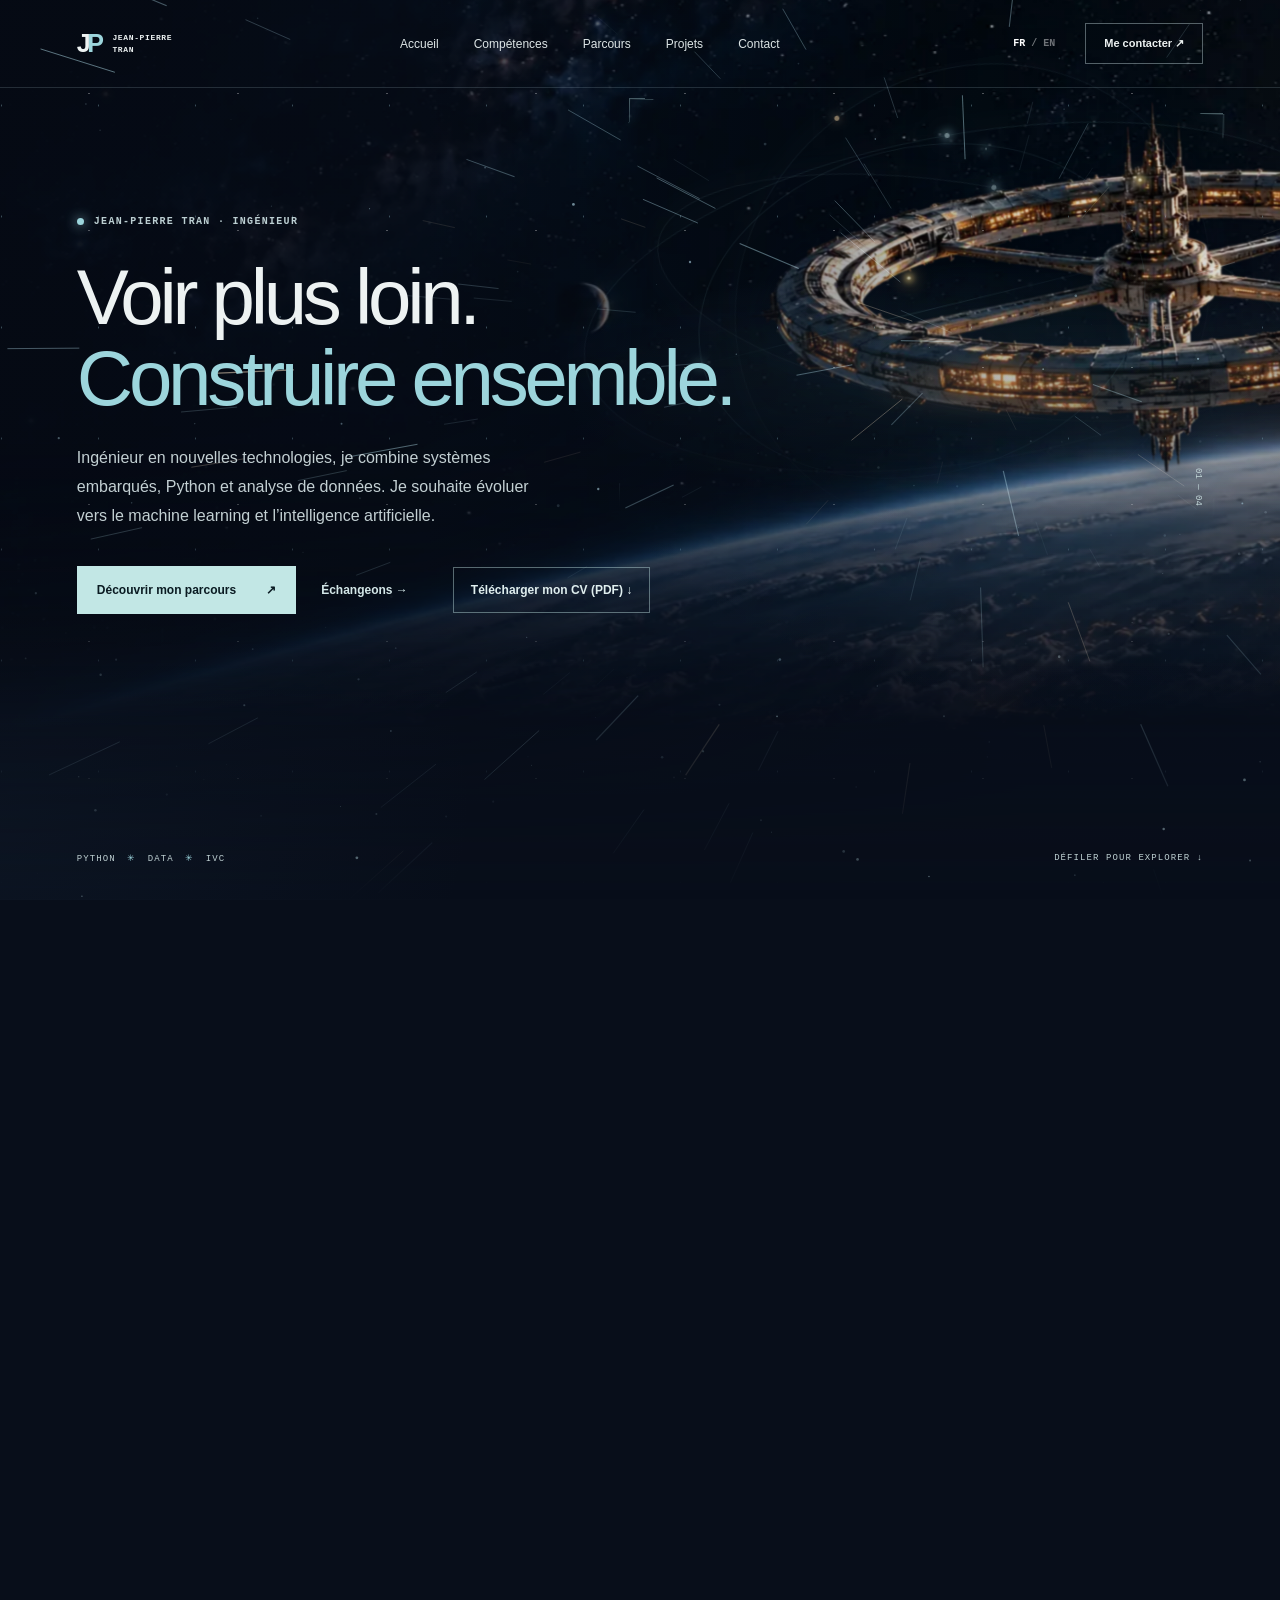
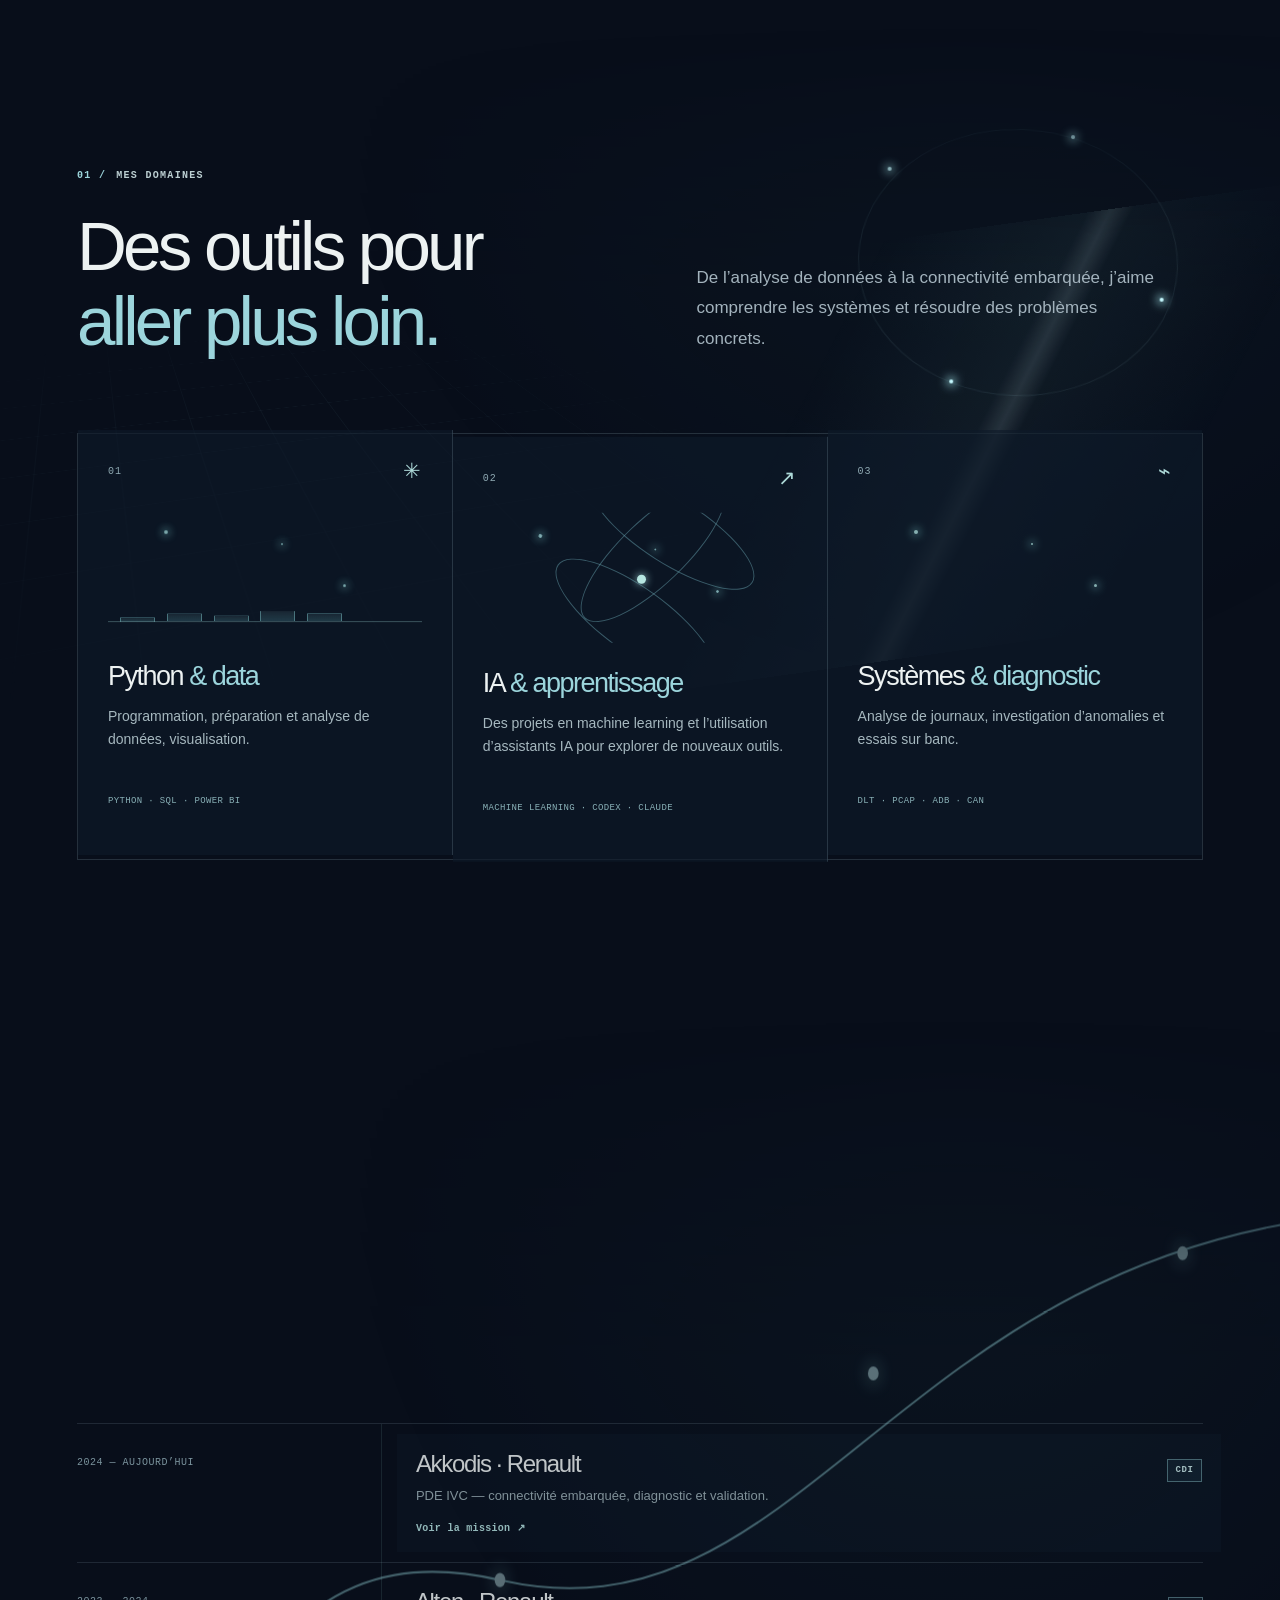
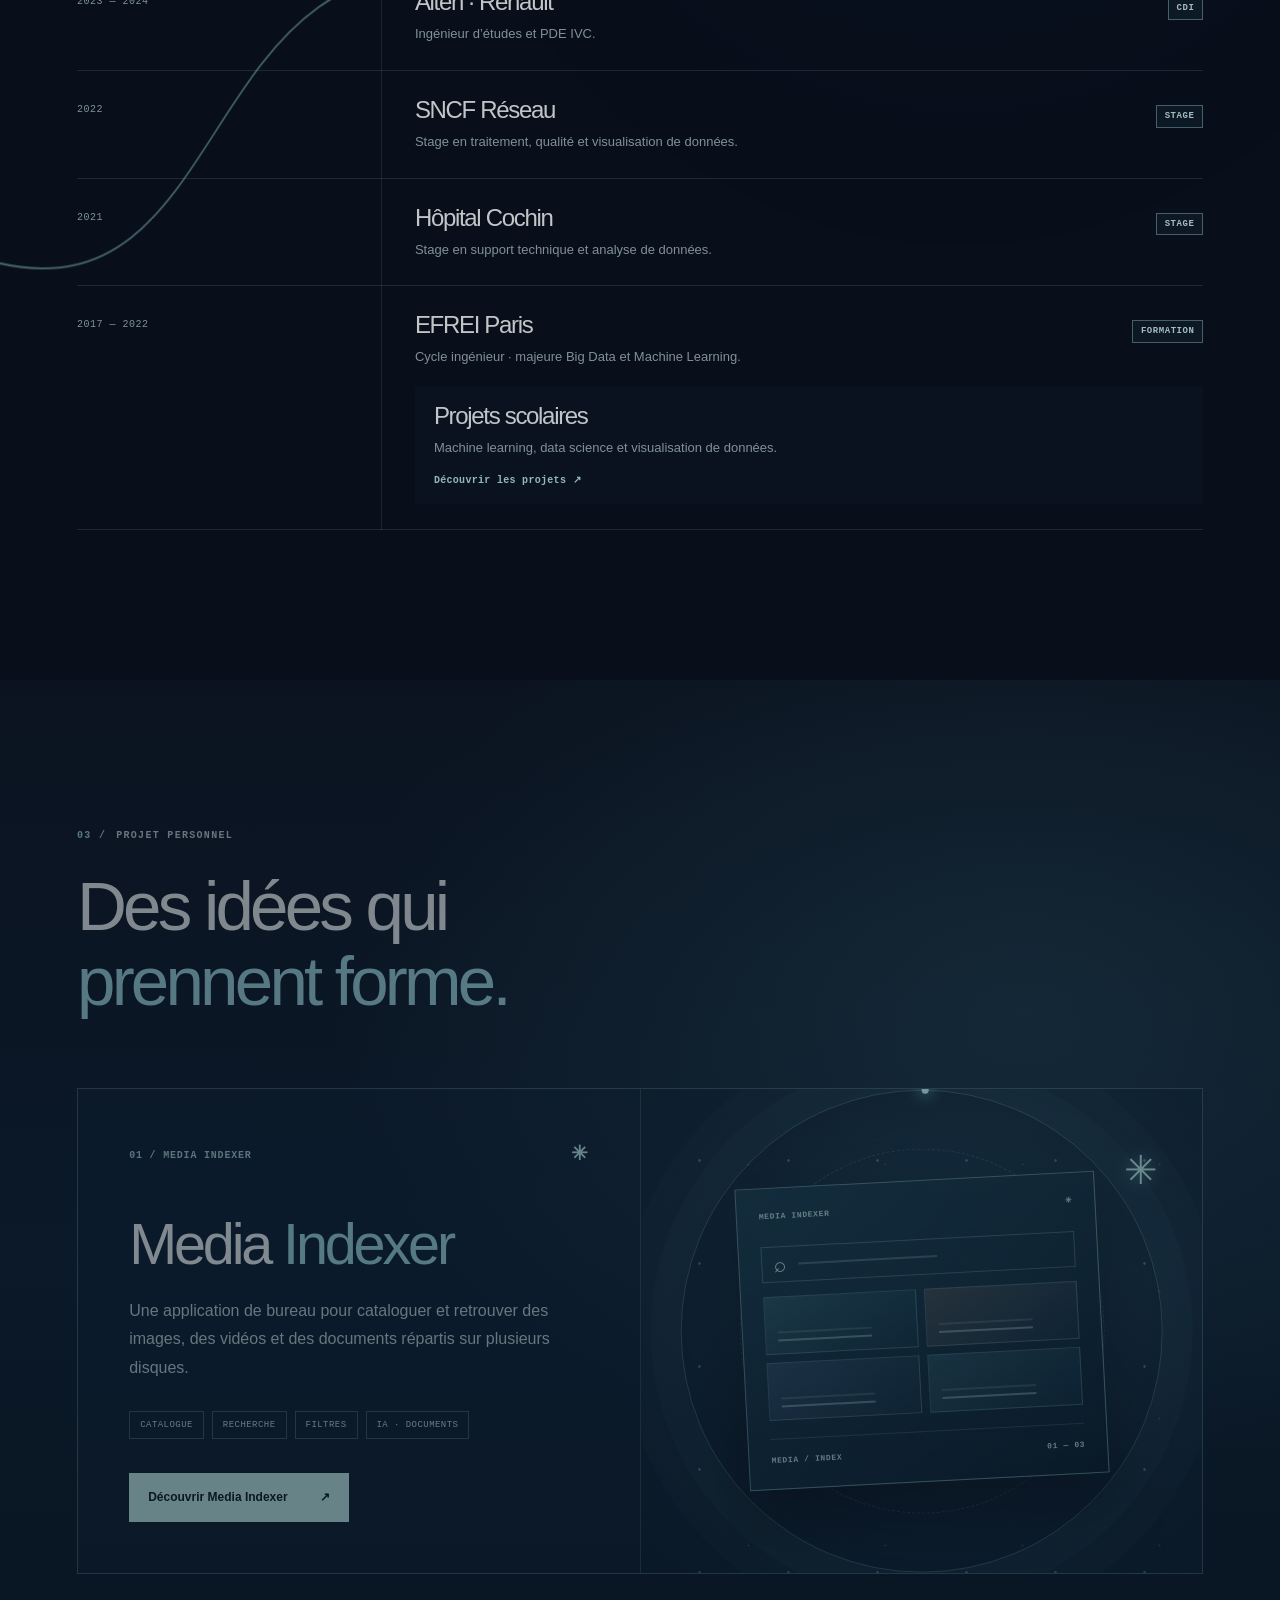
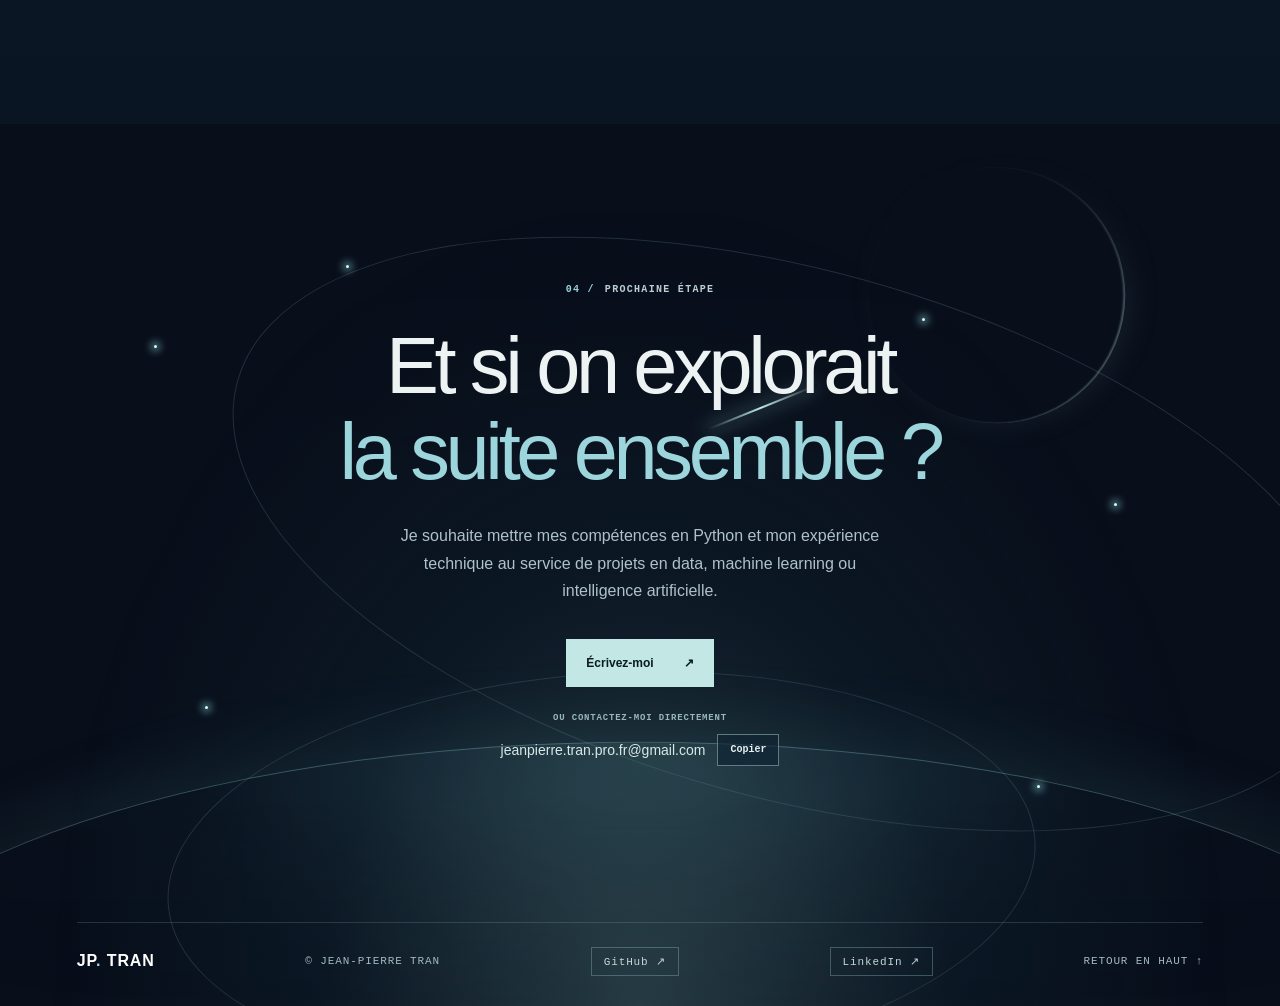
==== commit afc6d6f0: "Ajout LinkedIn dans les 4 footers + sameAs JSON-LD, footers flex-wrap, bump bundles v=2" ====
--- a/index.html
+++ b/index.html
@@ -1,7 +1,7 @@
-<!doctype html><html lang="fr"><head><meta charset="utf-8"><meta name="viewport" content="width=device-width, initial-scale=1"><meta name="theme-color" content="#070d18"><link rel="icon" href="favicon.svg" type="image/svg+xml"><link rel="icon" href="favicon.ico" sizes="16x16 32x32 48x48"><link rel="apple-touch-icon" href="apple-touch-icon.png"><link rel="canonical" href="https://www.jeanpierre-tran.com/"><meta property="og:type" content="website"><meta property="og:site_name" content="Jean-Pierre Tran"><meta property="og:title" content="Jean-Pierre Tran — Ingénieur nouvelles technologies"><meta property="og:description" content="Portfolio de Jean-Pierre Tran : Python, analyse de données et systèmes embarqués."><meta property="og:url" content="https://www.jeanpierre-tran.com/"><meta property="og:image" content="https://www.jeanpierre-tran.com/og-image.jpg"><meta property="og:image:width" content="1200"><meta property="og:image:height" content="630"><meta property="og:locale" content="fr_FR"><meta name="twitter:card" content="summary_large_image"><meta name="twitter:title" content="Jean-Pierre Tran — Ingénieur nouvelles technologies"><meta name="twitter:description" content="Portfolio de Jean-Pierre Tran : Python, analyse de données et systèmes embarqués."><meta name="twitter:image" content="https://www.jeanpierre-tran.com/og-image.jpg"><script type="application/ld+json">{"@context":"https://schema.org","@type":"Person","name":"Jean-Pierre Tran","jobTitle":"Ingénieur nouvelles technologies","url":"https://www.jeanpierre-tran.com/","sameAs":["https://github.com/jeanpierre8"],"alumniOf":{"@type":"CollegeOrUniversity","name":"Efrei Paris"},"knowsAbout":["Python","Analyse de données","Systèmes embarqués","Connectivité embarquée","Machine learning"]}</script><meta name="description" content="Portfolio de Jean-Pierre Tran : Python, analyse de données et systèmes embarqués."><title>Jean-Pierre Tran — Ingénieur nouvelles technologies</title><link rel="preload" as="image" href="planet-background-mobile.webp" media="(max-width: 800px)" fetchpriority="high"><link rel="preload" as="image" href="planet-background-optimized.webp" media="(min-width: 801px)" fetchpriority="high"><link rel="preload" as="image" href="station-800.webp" imagesrcset="station-480.webp 480w, station-600.webp 600w, station-800.webp 800w, station-960.webp 960w, station-1200.webp 1200w, station-optimized.webp 1944w" imagesizes="(max-width: 800px) 75vw, 850px" fetchpriority="high"><link rel="preload" href="fonts/dm-sans-latin.woff2" as="font" type="font/woff2" crossorigin><link rel="preload" href="fonts/manrope-latin.woff2" as="font" type="font/woff2" crossorigin><link rel="stylesheet" href="assets/home.css?v=1"></head><body><a class="skip-link" href="#top" data-fr="Aller au contenu" data-en="Skip to content">Aller au contenu</a>
+<!doctype html><html lang="fr"><head><meta charset="utf-8"><meta name="viewport" content="width=device-width, initial-scale=1"><meta name="theme-color" content="#070d18"><link rel="icon" href="favicon.svg" type="image/svg+xml"><link rel="icon" href="favicon.ico" sizes="16x16 32x32 48x48"><link rel="apple-touch-icon" href="apple-touch-icon.png"><link rel="canonical" href="https://www.jeanpierre-tran.com/"><meta property="og:type" content="website"><meta property="og:site_name" content="Jean-Pierre Tran"><meta property="og:title" content="Jean-Pierre Tran — Ingénieur nouvelles technologies"><meta property="og:description" content="Portfolio de Jean-Pierre Tran : Python, analyse de données et systèmes embarqués."><meta property="og:url" content="https://www.jeanpierre-tran.com/"><meta property="og:image" content="https://www.jeanpierre-tran.com/og-image.jpg"><meta property="og:image:width" content="1200"><meta property="og:image:height" content="630"><meta property="og:locale" content="fr_FR"><meta name="twitter:card" content="summary_large_image"><meta name="twitter:title" content="Jean-Pierre Tran — Ingénieur nouvelles technologies"><meta name="twitter:description" content="Portfolio de Jean-Pierre Tran : Python, analyse de données et systèmes embarqués."><meta name="twitter:image" content="https://www.jeanpierre-tran.com/og-image.jpg"><script type="application/ld+json">{"@context":"https://schema.org","@type":"Person","name":"Jean-Pierre Tran","jobTitle":"Ingénieur nouvelles technologies","url":"https://www.jeanpierre-tran.com/","sameAs":["https://github.com/jeanpierre8","https://www.linkedin.com/in/jean-pierre-tran/"],"alumniOf":{"@type":"CollegeOrUniversity","name":"Efrei Paris"},"knowsAbout":["Python","Analyse de données","Systèmes embarqués","Connectivité embarquée","Machine learning"]}</script><meta name="description" content="Portfolio de Jean-Pierre Tran : Python, analyse de données et systèmes embarqués."><title>Jean-Pierre Tran — Ingénieur nouvelles technologies</title><link rel="preload" as="image" href="planet-background-mobile.webp" media="(max-width: 800px)" fetchpriority="high"><link rel="preload" as="image" href="planet-background-optimized.webp" media="(min-width: 801px)" fetchpriority="high"><link rel="preload" as="image" href="station-800.webp" imagesrcset="station-480.webp 480w, station-600.webp 600w, station-800.webp 800w, station-960.webp 960w, station-1200.webp 1200w, station-optimized.webp 1944w" imagesizes="(max-width: 800px) 75vw, 850px" fetchpriority="high"><link rel="preload" href="fonts/dm-sans-latin.woff2" as="font" type="font/woff2" crossorigin><link rel="preload" href="fonts/manrope-latin.woff2" as="font" type="font/woff2" crossorigin><link rel="stylesheet" href="assets/home.css?v=2"></head><body><a class="skip-link" href="#top" data-fr="Aller au contenu" data-en="Skip to content">Aller au contenu</a>
 <header class="nav"><a class="logo" href="#top"><span class="logo-mark">J<span>P</span></span><span class="logo-name">JEAN-PIERRE<br>TRAN</span></a><nav aria-label="Navigation principale"><a href="#top" data-fr="Accueil" data-en="Home">Accueil</a><a href="#expertise" data-fr="Compétences" data-en="Skills">Compétences</a><a href="#parcours" data-fr="Parcours" data-en="Journey">Parcours</a><a href="#projets-personnels" data-fr="Projets" data-en="Projects">Projets</a><a href="#contact" data-fr="Contact" data-en="Contact">Contact</a></nav><div class="nav-end"><button id="language" type="button" aria-label="FR / EN — Switch to English">FR <span>/ EN</span></button><a class="nav-contact" href="mailto:jeanpierre.tran.pro.fr@gmail.com" data-fr="Me contacter ↗" data-en="Get in touch ↗">Me contacter ↗</a></div></header>
 <main id="top"><section class="hero"><div class="hero-picture" data-depth=".10" aria-hidden="true"><div class="hero-scene"><div class="station-rig"><img src="station-800.webp" srcset="station-480.webp 480w, station-600.webp 600w, station-800.webp 800w, station-960.webp 960w, station-1200.webp 1200w, station-optimized.webp 1944w" sizes="(max-width: 800px) 75vw, 850px" alt="" fetchpriority="high" decoding="async" width="1944" height="809"><span class="station-beacon beacon-one"></span><span class="station-beacon beacon-two"></span><span class="station-beacon beacon-three"></span><span class="station-beacon beacon-four"></span></div></div></div><div class="hero-shade"></div><div class="hero-stars" aria-hidden="true"></div><div class="hero-inner"><div class="eyebrow"><span class="spark-dot"></span><span data-fr="JEAN-PIERRE TRAN · INGÉNIEUR" data-en="JEAN-PIERRE TRAN · ENGINEER">JEAN-PIERRE TRAN · INGÉNIEUR</span></div><h1 data-fr="Voir plus loin.<br><em>Construire ensemble.</em>" data-en="Look further.<br><em>Build together.</em>">Voir plus loin.<br><em>Construire ensemble.</em></h1><p data-fr="Ingénieur en nouvelles technologies, je combine systèmes embarqués, Python et analyse de données. Je souhaite évoluer vers le machine learning et l’intelligence artificielle." data-en="I am an engineer with experience in embedded systems, Python and data analysis. I am looking to develop my career in machine learning and artificial intelligence.">Ingénieur en nouvelles technologies, je combine systèmes embarqués, Python et analyse de données. Je souhaite évoluer vers le machine learning et l’intelligence artificielle.</p><div class="hero-actions"><a class="button primary" href="#parcours" data-fr="Découvrir mon parcours <span>↗</span>" data-en="Discover my journey <span>↗</span>">Découvrir mon parcours <span>↗</span></a><a class="button subtle" href="mailto:jeanpierre.tran.pro.fr@gmail.com" data-fr="Échangeons →" data-en="Let’s talk →">Échangeons →</a><a class="button cv-download" href="CV-Jean-Pierre-Tran.pdf" download="CV-Jean-Pierre-Tran.pdf" data-fr="Télécharger mon CV (PDF) ↓" data-en="Download my CV (French PDF) ↓">Télécharger mon CV (PDF) ↓</a></div></div><div class="hero-bottom"><span>PYTHON <i>✳</i> DATA <i>✳</i> IVC</span><span data-fr="DÉFILER POUR EXPLORER ↓" data-en="SCROLL TO EXPLORE ↓">DÉFILER POUR EXPLORER ↓</span></div><div class="hero-index" aria-hidden="true">01 — 04</div></section>
 <section id="expertise" class="section expertise"><div class="section-inner"><div class="section-top reveal"><div><div class="eyebrow"><span class="section-number">01 /</span><span data-fr="MES DOMAINES" data-en="MY FIELDS">MES DOMAINES</span></div><h2 data-fr="Des outils pour<br><em>aller plus loin.</em>" data-en="Tools to<br><em>go further.</em>">Des outils pour<br><em>aller plus loin.</em></h2></div><p class="section-lead" data-fr="De l’analyse de données à la connectivité embarquée, j’aime comprendre les systèmes et résoudre des problèmes concrets." data-en="From data analysis to in-vehicle connectivity, I enjoy understanding systems and solving concrete problems.">De l’analyse de données à la connectivité embarquée, j’aime comprendre les systèmes et résoudre des problèmes concrets.</p></div><div class="expertise-grid"><article class="expertise-item reveal"><div class="item-top"><span>01</span><span class="item-symbol">✳</span></div><div class="item-art data-art" aria-hidden="true"><i></i><i></i><i></i><i></i><i></i><div class="art-line"></div></div><h3>Python <em>&amp; data</em></h3><p data-fr="Programmation, préparation et analyse de données, visualisation." data-en="Programming, data preparation, analysis and visualisation.">Programmation, préparation et analyse de données, visualisation.</p><small>PYTHON · SQL · POWER BI</small></article><article class="expertise-item reveal"><div class="item-top"><span>02</span><span class="item-symbol">↗</span></div><div class="item-art orbit-art" aria-hidden="true"><i></i><i></i><i></i><b></b></div><h3 data-fr="IA <em>&amp; apprentissage</em>" data-en="AI <em>&amp; learning</em>">IA <em>&amp; apprentissage</em></h3><p data-fr="Des projets en machine learning et l’utilisation d’assistants IA pour explorer de nouveaux outils." data-en="Machine learning projects and the use of AI assistants to explore new tools.">Des projets en machine learning et l’utilisation d’assistants IA pour explorer de nouveaux outils.</p><small>MACHINE LEARNING · CODEX · CLAUDE</small></article><article class="expertise-item reveal"><div class="item-top"><span>03</span><span class="item-symbol">⌁</span></div><div class="item-art wave-art" aria-hidden="true"><svg viewBox="0 0 240 80" fill="none"><path d="M0 40H32L42 22L53 59L69 8L83 70L101 32L112 40H135L145 23L158 55L170 32L182 40H240" stroke="currentColor" stroke-width="1.3"/></svg></div><h3 data-fr="Systèmes <em>&amp; diagnostic</em>" data-en="Systems <em>&amp; diagnostics</em>">Systèmes <em>&amp; diagnostic</em></h3><p data-fr="Analyse de journaux, investigation d’anomalies et essais sur banc." data-en="Log analysis, issue investigation and test-bench work.">Analyse de journaux, investigation d’anomalies et essais sur banc.</p><small>DLT · PCAP · ADB · CAN</small></article></div></div></section>
 <section id="parcours" class="section journey-section"><div class="section-inner"><div class="journey-heading reveal"><div><div class="eyebrow"><span class="section-number">02 /</span><span data-fr="MON PARCOURS" data-en="MY JOURNEY">MON PARCOURS</span></div><h2 data-fr="Une trajectoire,<br><em>plusieurs horizons.</em>" data-en="One journey,<br><em>many horizons.</em>">Une trajectoire,<br><em>plusieurs horizons.</em></h2></div><p class="section-lead" data-fr="De la data aux systèmes embarqués, chaque expérience enrichit ma manière d’aborder les défis techniques." data-en="From data to embedded systems, each experience shapes how I approach technical challenges.">De la data aux systèmes embarqués, chaque expérience enrichit ma manière d’aborder les défis techniques.</p></div><div class="timeline reveal"><article><span>2024 — <span data-fr="AUJOURD’HUI" data-en="PRESENT">AUJOURD’HUI</span></span><div><a class="timeline-detail-link" href="experience.html" data-page="experience.html"><div class="timeline-entry-heading"><h3>Akkodis · Renault</h3><span class="timeline-tag" data-fr="CDI" data-en="Permanent">CDI</span></div><p data-fr="PDE IVC — connectivité embarquée, diagnostic et validation." data-en="IVC PDE — connectivity, diagnostics and validation.">PDE IVC — connectivité embarquée, diagnostic et validation.</p><span class="timeline-link-label" data-fr="Voir la mission ↗" data-en="Explore the role ↗">Voir la mission ↗</span></a></div></article><article><span>2023 — 2024</span><div><div class="timeline-entry-heading"><h3>Alten · Renault</h3><span class="timeline-tag" data-fr="CDI" data-en="Permanent">CDI</span></div><p data-fr="Ingénieur d’études et PDE IVC." data-en="Engineering consultant and IVC PDE.">Ingénieur d’études et PDE IVC.</p></div></article><article><span>2022</span><div><div class="timeline-entry-heading"><h3>SNCF Réseau</h3><span class="timeline-tag" data-fr="Stage" data-en="Internship">Stage</span></div><p data-fr="Stage en traitement, qualité et visualisation de données." data-en="Internship in data processing, quality and visualisation.">Stage en traitement, qualité et visualisation de données.</p></div></article><article><span>2021</span><div><div class="timeline-entry-heading"><h3 data-fr="Hôpital Cochin" data-en="Cochin Hospital">Hôpital Cochin</h3><span class="timeline-tag" data-fr="Stage" data-en="Internship">Stage</span></div><p data-fr="Stage en support technique et analyse de données." data-en="Internship in technical support and data analysis.">Stage en support technique et analyse de données.</p></div></article><article><span>2017 — 2022</span><div><div class="timeline-entry-heading"><h3>EFREI Paris</h3><span class="timeline-tag" data-fr="Formation" data-en="Education">Formation</span></div><p data-fr="Cycle ingénieur · majeure Big Data et Machine Learning." data-en="Engineering degree · Big Data and Machine Learning major.">Cycle ingénieur · majeure Big Data et Machine Learning.</p><a class="timeline-detail-link" href="projet.html" data-page="projet.html" style="margin: 18px 0 0"><h3 data-fr="Projets scolaires" data-en="Academic projects">Projets scolaires</h3><p data-fr="Machine learning, data science et visualisation de données." data-en="Machine learning, data science and data visualisation.">Machine learning, data science et visualisation de données.</p><span class="timeline-link-label" data-fr="Découvrir les projets ↗" data-en="Explore the projects ↗">Découvrir les projets ↗</span></a></div></article></div></div></section>
 <section id="projets-personnels" class="section personal-project"><div class="section-inner"><div class="personal-project-heading reveal"><div class="eyebrow"><span class="section-number">03 /</span><span data-fr="PROJET PERSONNEL" data-en="PERSONAL PROJECT">PROJET PERSONNEL</span></div><h2 data-fr="Des idées qui<br><em>prennent forme.</em>" data-en="Ideas taking<br><em>shape.</em>">Des idées qui<br><em>prennent forme.</em></h2></div><article class="personal-project-card reveal"><div class="personal-project-copy"><div class="personal-project-meta"><span>01 / MEDIA INDEXER</span><span aria-hidden="true">&#10035;</span></div><h3>Media <em>Indexer</em></h3><p data-fr="Une application de bureau pour cataloguer et retrouver des images, des vidéos et des documents répartis sur plusieurs disques." data-en="A desktop application for cataloguing and finding images, videos and documents across multiple drives.">Une application de bureau pour cataloguer et retrouver des images, des vidéos et des documents répartis sur plusieurs disques.</p><div class="personal-project-tags"><span data-fr="CATALOGUE" data-en="CATALOGUE">CATALOGUE</span><span data-fr="RECHERCHE" data-en="SEARCH">RECHERCHE</span><span data-fr="FILTRES" data-en="FILTERS">FILTRES</span><span data-fr="IA · DOCUMENTS" data-en="AI · DOCUMENTS">IA · DOCUMENTS</span></div><a class="personal-project-link timeline-detail-link" href="media-indexer.html" data-page="media-indexer.html"><span data-fr="Découvrir Media Indexer" data-en="Explore Media Indexer">Découvrir Media Indexer</span><span aria-hidden="true">&#8599;</span></a></div><div class="personal-project-art" aria-hidden="true"><div class="personal-project-orbit personal-project-orbit-a"></div><div class="personal-project-orbit personal-project-orbit-b"></div><div class="personal-project-visual"><div class="personal-project-visual-top"><span>MEDIA INDEXER</span><span>&#10035;</span></div><div class="personal-project-search"><span>&#8981;</span><i></i></div><div class="personal-project-tiles"><i></i><i></i><i></i><i></i></div><div class="personal-project-visual-bottom"><span>MEDIA / INDEX</span><span>01 &#8212; 03</span></div></div><span class="personal-project-star">&#10035;</span></div></article></div></section>
-<footer id="contact" class="closing"><div class="closing-orbit orbit-x"></div><div class="closing-orbit orbit-y"></div><div class="closing-glow"></div><div class="closing-copy reveal"><div class="eyebrow"><span class="section-number">04 /</span><span data-fr="PROCHAINE ÉTAPE" data-en="NEXT STEP">PROCHAINE ÉTAPE</span></div><h2 data-fr="Et si on explorait<br><em>la suite ensemble ?</em>" data-en="Shall we explore<br><em>what’s next together?</em>">Et si on explorait<br><em>la suite ensemble ?</em></h2><p data-fr="Je souhaite mettre mes compétences en Python et mon expérience technique au service de projets en data, machine learning ou intelligence artificielle." data-en="I’m looking to bring my Python skills and technical experience to data, machine learning or artificial intelligence projects.">Je souhaite mettre mes compétences en Python et mon expérience technique au service de projets en data, machine learning ou intelligence artificielle.</p><a class="button primary" href="mailto:jeanpierre.tran.pro.fr@gmail.com" data-fr="Écrivez-moi <span>↗</span>" data-en="Send me a message <span>↗</span>">Écrivez-moi <span>↗</span></a></div><div class="footer-line"><a class="footer-logo" href="#top">JP<span>.</span> TRAN</a><span>© JEAN-PIERRE TRAN</span><a class="footer-social" href="https://github.com/jeanpierre8" target="_blank" rel="noopener noreferrer" aria-label="GitHub — jeanpierre8">GitHub ↗</a><a href="#top" data-fr="RETOUR EN HAUT ↑" data-en="BACK TO TOP ↑">RETOUR EN HAUT ↑</a></div></footer></main><script src="assets/home.js?v=1" defer></script></body></html>
+<footer id="contact" class="closing"><div class="closing-orbit orbit-x"></div><div class="closing-orbit orbit-y"></div><div class="closing-glow"></div><div class="closing-copy reveal"><div class="eyebrow"><span class="section-number">04 /</span><span data-fr="PROCHAINE ÉTAPE" data-en="NEXT STEP">PROCHAINE ÉTAPE</span></div><h2 data-fr="Et si on explorait<br><em>la suite ensemble ?</em>" data-en="Shall we explore<br><em>what’s next together?</em>">Et si on explorait<br><em>la suite ensemble ?</em></h2><p data-fr="Je souhaite mettre mes compétences en Python et mon expérience technique au service de projets en data, machine learning ou intelligence artificielle." data-en="I’m looking to bring my Python skills and technical experience to data, machine learning or artificial intelligence projects.">Je souhaite mettre mes compétences en Python et mon expérience technique au service de projets en data, machine learning ou intelligence artificielle.</p><a class="button primary" href="mailto:jeanpierre.tran.pro.fr@gmail.com" data-fr="Écrivez-moi <span>↗</span>" data-en="Send me a message <span>↗</span>">Écrivez-moi <span>↗</span></a></div><div class="footer-line"><a class="footer-logo" href="#top">JP<span>.</span> TRAN</a><span>© JEAN-PIERRE TRAN</span><a class="footer-social" href="https://github.com/jeanpierre8" target="_blank" rel="noopener noreferrer" aria-label="GitHub — jeanpierre8">GitHub ↗</a><a class="footer-social" href="https://www.linkedin.com/in/jean-pierre-tran/" target="_blank" rel="noopener noreferrer" aria-label="LinkedIn — Jean-Pierre Tran">LinkedIn ↗</a><a href="#top" data-fr="RETOUR EN HAUT ↑" data-en="BACK TO TOP ↑">RETOUR EN HAUT ↑</a></div></footer></main><script src="assets/home.js?v=2" defer></script></body></html>
--- a/assets/home.css
+++ b/assets/home.css
@@ -1 +1 @@
-@keyframes star-glow{0%{opacity:.3}to{opacity:.85}}@keyframes station-drift{0%{transform:translate3d(-4px,2px,0) rotate(-1.4deg) perspective(1200px) rotateY(-2deg)}50%{transform:translate3d(2px,-5px,0) rotate(.2deg) perspective(1200px) rotateY(1deg)}to{transform:translate3d(6px,0,0) rotate(1.4deg) perspective(1200px) rotateY(3deg)}}@keyframes beacon{0%,to{opacity:.2;scale:.7}50%{opacity:1;scale:1.3}}@keyframes wow-title{0%{clip-path:inset(0 0 100%0);transform:translateY(20px);filter:blur(4px)}to{clip-path:inset(0 0 0 0);transform:translateY(0);filter:blur(0)}}@keyframes wow-copy{0%{opacity:0;transform:translateY(12px)}to{opacity:1;transform:translateY(0)}}@keyframes wow-orbit{to{transform:rotate(360deg)}}@keyframes wow-light{0%{opacity:.42;scale:.95}to{opacity:.9;scale:1.08}}@keyframes xp-drift-one{to{transform:translate(32px,20px);opacity:1}}@keyframes xp-drift-two{to{transform:translate(-24px,-18px);opacity:.3}}@keyframes xp-twinkle{to{opacity:.15;scale:.5}}@keyframes xp-radar-pulse{0%{scale:.4;opacity:.7}to{scale:1.25;opacity:0}}@keyframes xp-radar-sweep{to{transform:rotate(360deg)}}@keyframes xp-meteor{0%,70%,to{opacity:0;transform:translate(-100px,-50px)}75%{opacity:.8}86%{opacity:0;transform:translate(260px,90px)}}@keyframes story-glow{to{opacity:.28;scale:.75}}@keyframes story-result{0%{opacity:.4;transform:translateY(4px)}to{opacity:1;transform:none}}@keyframes flight-twinkle{to{opacity:.35;scale:.65}}@keyframes personal-project-orbit{to{transform:translate(-50%,-50%) rotate(360deg)}}:root{--bg:#080e1a;--panel:#101b2a;--line:#a5c4cf30;--text:#edf2f2;--muted:#a3b3bd;--accent:#9cd5dc;--coral:#e8ac91}*{box-sizing:border-box}html{scroll-behavior:smooth}body{margin:0;color:var(--text);background:var(--bg);font-family:"DM Sans",sans-serif;overflow-x:hidden;background-color:#080e1a;background-image:radial-gradient(circle,#9bc6d94a .8px,transparent 1.4px),radial-gradient(circle,#c8eff62e .65px,transparent 1.2px),radial-gradient(ellipse at 75% 28%,#152c3d 0,#080e1a 68%);background-size:193px 223px,311px 269px,100% 100%;background-position:24px 15px,78px 87px,center;background-attachment:fixed;isolation:isolate;background:#080e1a}a{color:inherit;text-decoration:none}button{font:inherit}h1,h3,p{margin-top:0}h1,h2,h3{font-family:Manrope,sans-serif;letter-spacing:-.055em;font-weight:500}h1 em,h2 em,h3 em{font-style:normal;font-weight:400}.logo,.nav{display:flex;align-items:center}.nav{position:absolute;top:0;left:0;right:0;height:88px;padding:0 6%;justify-content:space-between;z-index:20;border-bottom:1px solid #b4d1dc2d}.logo{gap:12px}.logo-mark{font:800 25px Manrope,sans-serif;letter-spacing:-.14em}.logo-mark span,.nav nav a:hover,h1 em,h2 em,h3 em{color:var(--accent)}.logo-name{font:700 8px/1.5"Space Mono",monospace;letter-spacing:.08em}.nav nav,.nav-end{display:flex;align-items:center}.nav nav{gap:35px;font-size:12px;color:#dce4e5}.nav-end{gap:24px}.nav-end button{border:0;background:0 0;color:#fff;font:700 10px"Space Mono",monospace;cursor:pointer}.nav-end button span{opacity:.43}.nav-contact{padding:13px 18px;border:1px solid #c7dce06b;font-size:11px;font-weight:700;transition:background .2s}.nav-contact:hover{background:#ffffff18}.hero{position:relative;min-height:760px;height:100svh;max-height:1200px;overflow:hidden;background:#091420}.hero-picture{position:absolute;inset:-3%;transform:translateY(var(--offset,0px)) scale(1.03);will-change:transform}.hero-shade,.hero-stars{position:absolute;inset:0}.hero-shade{background:linear-gradient(90deg,rgba(5,10,20,.98)0,rgba(6,12,23,.83) 33%,rgba(6,12,23,.12) 80%),linear-gradient(0deg,#080e1a 0,transparent 27%)}.hero-stars{opacity:.3;background-image:radial-gradient(#fff 1px,transparent 1px),radial-gradient(#b0e3f1 .7px,transparent 1px);background-size:149px 137px,97px 111px;background-position:15px 25px,50px 50px}.hero-inner{position:relative;z-index:2;padding:clamp(155px,24vh,270px) 6%0;max-width:900px}.eyebrow{display:flex;align-items:center;gap:10px;font:700 10px"Space Mono",monospace;letter-spacing:.13em;color:#bccfd2}.spark-dot{width:7px;height:7px;border-radius:50%;background:var(--accent);box-shadow:0 0 12px var(--accent)}.hero-bottom i,.section-number{color:var(--accent)}.hero h1{font-size:clamp(58px,6.1vw,96px);line-height:1.04;margin:30px 0 25px}.hero-inner>p{font-size:16px;line-height:1.8;color:#c3d0d3;max-width:475px}.hero-actions{display:flex;gap:25px;align-items:center;margin-top:35px}.button{display:inline-flex;align-items:center;justify-content:space-between;gap:30px;padding:17px 20px;font-size:12px;font-weight:700;transition:transform .2s,background .2s}.button:hover{transform:translateY(-3px)}.primary{background:#c2e7e5;color:#0a1b22}.primary:hover{background:#e2faf5}.subtle{padding-left:0;color:#d4e7e8}.hero-bottom,.hero-index{position:absolute;right:6%;z-index:3;font:9px"Space Mono",monospace}.hero-bottom{left:6%;bottom:36px;display:flex;justify-content:space-between;color:#bed0d2;letter-spacing:.12em}.hero-bottom i{font-style:normal;padding:0 5px}.hero-index{top:52%;writing-mode:vertical-rl;color:#c3d7d9}.section{position:relative;padding:150px 0}.section-inner{width:min(1320px,88%);margin:auto;position:relative;z-index:2}.journey-heading,.section-top{display:grid;grid-template-columns:1fr 1fr;gap:10%;align-items:end}h2{font-size:clamp(48px,5.4vw,82px);line-height:1.08;margin:28px 0 0}.lead,.section-lead{font-size:17px;line-height:1.8;color:var(--muted);max-width:470px}.section-lead{margin:0 0 4px}.expertise{background:#0b1320}.expertise:before,.journey-section:before{content:"";position:absolute;inset:0;opacity:.35;background:radial-gradient(ellipse at 75%0,#30576650,transparent 48%)}.expertise-grid{display:grid;grid-template-columns:repeat(3,1fr);border:1px solid var(--line);margin-top:75px}.expertise-item{padding:29px 30px 34px;min-height:425px;border-right:1px solid var(--line);background:#0e1a29a8;transition:background .3s}.expertise-item:last-child{border:0}.expertise-item:hover{background:#162b3d}.item-top,.project-card-bottom,.project-card-top,.signal-bottom,.signal-top{display:flex;justify-content:space-between;align-items:center;font:10px"Space Mono",monospace;letter-spacing:.1em;color:#8fa9b2}.item-symbol{color:#add9d8;font-size:21px}.item-art{height:130px;margin:22px 0 25px;position:relative;color:#8fd0d5;overflow:hidden}.data-art{display:flex;align-items:end;gap:12px;padding:10px 12px 15px}.data-art i{width:12%;border:1px solid #76b7bd83;background:linear-gradient(0deg,#589ba646,#aee2df16);height:34%}.data-art i:nth-child(2){height:58%}.data-art i:nth-child(3){height:44%}.data-art i:nth-child(4){height:78%}.data-art i:nth-child(5){height:61%}.art-line{position:absolute;left:0;right:0;bottom:14px;height:1px;background:#9bd1d155}.orbit-art i{position:absolute;left:50%;top:50%;border:1px solid #76b8c36c;border-radius:50%;width:190px;height:65px;transform:translate(-50%,-50%) rotate(0deg);rotate:var(--orbit-angle,0deg);transition:rotate .1s linear}.orbit-art i:nth-child(2){transform:translate(-50%,-50%) rotate(60deg)}.orbit-art i:nth-child(3){transform:translate(-50%,-50%) rotate(-60deg)}.orbit-art b{position:absolute;left:50%;top:50%;width:12px;height:12px;border-radius:50%;background:#b6e6e1;transform:translate(-50%,-50%);box-shadow:0 0 28px #a5dfe0}.wave-art{display:grid;place-items:center}.wave-art svg{width:100%;overflow:visible;filter:drop-shadow(0 0 6px #75bfc488)}.expertise-item h3{font-size:27px;margin-bottom:13px}.expertise-item p{color:#a6b8bf;font-size:14px;line-height:1.65;min-height:70px}.expertise-item small{font:9px/1.8"Space Mono",monospace;letter-spacing:.04em;color:#8ab1b7}.interlude{height:clamp(400px,65vh,700px);position:relative;overflow:hidden;background:#09111f}.planet-horizon{position:absolute;inset:-20%0;background:radial-gradient(ellipse 80% 60%at 50% 105%,#b2d9d1 0,#3a7986 4%,#1a3c50 8%,#0c1a2a 23%,#080f1c 47%,transparent 48%);transform:translateY(var(--offset,0px));filter:drop-shadow(0-20px 65px #75b5bf33)}.orbit-ring{position:absolute;left:50%;top:72%;width:120%;height:40%;border:1px solid #abdce12c;border-radius:50%;transform:translate(-50%,-50%) rotate(-7deg)}.ring-two{width:95%;height:30%;transform:translate(-50%,-50%) rotate(8deg)}.interlude-copy{position:absolute;left:6%;right:6%;bottom:35px;display:flex;justify-content:space-between;align-items:center;font:9px"Space Mono",monospace;letter-spacing:.12em;color:#b9d2d4}.interlude-copy strong{font-weight:400}.experience{background:#0b1421}.exp-grid,.project-grid{display:grid;grid-template-columns:1fr 1fr;gap:9%;align-items:center}.exp-art{position:relative;min-height:510px;border:1px solid #8eb4bd3d;background:radial-gradient(circle at 50% 48%,#23485b,#0c1d2a 60%,#0c1522);overflow:hidden}.exp-gridlines{position:absolute;inset:0;background-image:linear-gradient(#8abcc014 1px,transparent 1px),linear-gradient(90deg,#8abcc014 1px,transparent 1px);background-size:42px 42px}.exp-orbit{position:absolute;left:50%;top:50%;width:80%;aspect-ratio:1;border:1px solid #84bbc344;border-radius:50%;transform:translate(-50%,-50%)}.orbit-b{width:62%;border-style:dashed}.signal-panel{position:absolute;z-index:2;left:12%;right:12%;top:26%;padding:20px;background:#0a1a27d9;border:1px solid #a2cbd067;box-shadow:0 20px 60px #0007}.signal-top span:last-child{color:#97d8c4}.signal-screen{height:150px;display:grid;place-items:center;color:#9de1da}.signal-screen svg{width:100%;height:100%;overflow:visible;filter:drop-shadow(0 0 9px #73e1d5)}.signal-bottom{border-top:1px solid #9ac7c931;padding-top:15px}.exp-tag,.project:before{position:absolute;border-radius:50%}.exp-tag{right:4%;bottom:7%;width:120px;height:120px;border:1px solid #c0e2df66;background:#0d2334;display:flex;flex-direction:column;align-items:center;justify-content:center;font:8px"Space Mono",monospace;gap:5px;transform:rotate(9deg);z-index:4}.exp-tag strong{font:500 32px Manrope;color:#bce5e1}.coordinate,.pills span{font:9px"Space Mono",monospace}.coordinate{position:absolute;bottom:20px;left:20px;color:#9bb5bf}.exp-copy .lead,.project-copy .lead{margin:28px 0}.exp-list{padding:0;list-style:none;border-top:1px solid var(--line)}.exp-list li,.timeline article{border-bottom:1px solid var(--line)}.exp-list li{padding:14px 0;font-size:14px;line-height:1.5;color:#d3dfe0}.exp-list li:before{content:"↗";margin-right:13px;color:var(--accent)}.exp-note{font-size:12px;color:#8fa8b2;margin-top:25px}.project{background:#101e2c;overflow:hidden}.project:before{content:"";width:850px;height:850px;right:-20%;top:-50%;background:radial-gradient(circle,#34657b80,transparent 65%)}.pills{display:flex;flex-wrap:wrap;gap:8px;margin-top:30px}.pills span{padding:9px 11px;border:1px solid #9ec4ca55;letter-spacing:.05em;color:#c0d5d6}.project-art{height:500px;position:relative;display:grid;place-items:center}.project-orbit{position:absolute;width:90%;aspect-ratio:1;border:1px solid #a6dce035;border-radius:50%;box-shadow:0 0 0 35px #ffffff05,0 0 0 70px #ffffff04}.project-card{width:76%;height:300px;position:relative;background:linear-gradient(135deg,#1e3949,#0b1828);border:1px solid #a6dce25b;box-shadow:0 30px 70px #0006;padding:25px;transform:rotate(-3deg);display:flex;flex-direction:column;justify-content:space-between}.project-card-body p{font:400 clamp(22px,2.3vw,36px)/1.3 Manrope,sans-serif;letter-spacing:-.035em;margin:0;color:#e9f0ed}.quote-mark{font:60px Georgia;color:#a8dedd;line-height:.5}.project-card-bottom{border-top:1px solid var(--line);padding-top:15px}.project-star{position:absolute;right:3%;top:10%;font-size:70px;color:#a7dbd5}.journey-section{background:#0b1320}.journey-heading{position:relative}.timeline{margin-top:75px;border-top:1px solid var(--line)}.timeline article{display:grid;gap:5%;padding:25px 0;align-items:start}.timeline article>span{font:10px"Space Mono",monospace;letter-spacing:.05em;color:#96b3bc;padding-top:8px}.timeline h3{font-size:24px;margin-bottom:8px}.timeline p{font-size:13px;color:#9db0b7;margin:0;line-height:1.6}.timeline b{font-size:18px;font-weight:400;color:#81b4bb}.closing{min-height:720px;padding:160px 6% 30px;position:relative;overflow:hidden;background:#091522}.closing-glow{position:absolute;inset:0;background:radial-gradient(ellipse at 50% 100%,#6a9fa150,#1b3d4c33 35%,transparent 65%)}.closing-orbit{position:absolute;left:50%;top:70%;width:90%;height:60%;border:1px solid #8ec6cc30;border-radius:50%;transform:translate(-50%,-50%) rotate(-8deg)}.orbit-y{width:68%;height:45%;transform:translate(-50%,-50%) rotate(12deg)}.closing-copy{position:relative;z-index:2;max-width:850px;margin:auto;text-align:center}.closing-copy .eyebrow{justify-content:center}.closing h2{font-size:clamp(49px,6.2vw,94px)}.closing-copy p{max-width:500px;margin:28px auto 35px;line-height:1.7;color:#afc2c8}.footer-line{position:relative;z-index:2;margin-top:155px;display:flex;justify-content:space-between;align-items:center;padding-top:24px;border-top:1px solid var(--line);font:11px"Space Mono",monospace;letter-spacing:.08em;color:#a3b9bf}.footer-logo{font:700 16px Manrope,sans-serif;color:#fff}.footer-logo span{color:var(--accent)}.reveal{opacity:1;transform:none;transition:opacity .8s ease,transform .8s ease}.reveal.reveal-pending:not(.visible):not(:focus-within){opacity:0;transform:translateY(28px)}.reveal.visible,.reveal:focus-within{opacity:1;transform:none}a:focus-visible,button:focus-visible{outline:3px solid #a0d8dc;outline-offset:4px}@media (max-width:800px){.nav{height:70px;padding:0 6%}.nav nav{display:none}.nav-end{gap:12px}.nav-contact{padding:10px}.hero{height:100svh;min-height:690px}.hero-picture{background-position:60%center}.hero-shade{background:linear-gradient(0deg,#080e1a 0,#080e1ac7 40%,#080e1a25 100%),linear-gradient(90deg,#080e1a60,transparent)}.hero-inner{padding:160px 6%0}.hero h1{font-size:clamp(48px,10vw,72px)}.hero-inner>p{font-size:14px;max-width:360px}.hero-bottom,.timeline article>span{font-size:8px}.hero-bottom>span:first-child{display:none}.hero-index{display:none}.section{padding:95px 0}.exp-grid,.journey-heading,.project-grid,.section-top{grid-template-columns:1fr;gap:35px}.lead,.section-lead{font-size:15px}.expertise-grid{grid-template-columns:1fr;margin-top:45px}.expertise-item{min-height:0;border-right:0;border-bottom:1px solid var(--line);padding:25px}.expertise-item p{min-height:0}.item-art{height:90px;margin:16px 0}.exp-art{min-height:390px;order:2}.project-art{height:370px}.project-card{height:260px}.timeline{margin-top:45px}.timeline article{grid-template-columns:30% 1fr auto;gap:5%}.timeline h3{font-size:20px}.closing{min-height:650px;padding:125px 6% 25px}.footer-line{margin-top:130px;font-size:10px;gap:10px}}@media (prefers-reduced-motion:reduce){html{scroll-behavior:auto}.hero-picture,.planet-horizon{transform:none!important}.reveal{opacity:1;transform:none}.button{transition:none}.reveal.reveal-pending:not(.visible){opacity:1;transform:none;transition:none}}.reveal.reveal-pending:focus-within{transition:none}.skip-link{position:absolute;left:-9999px;top:0;z-index:100;background:#c2e7e5;color:#0a1b22;padding:14px 20px;font:700 13px"DM Sans",sans-serif}.skip-link:focus{left:12px;top:12px;outline:3px solid #a0d8dc;outline-offset:2px}.footer-social{color:#c3d7d9;border:1px solid #99c9d055;padding:7px 12px;transition:background .2s,color .2s;white-space:nowrap}.footer-social:hover{background:#ffffff18;color:#fff}.detail-page h1{font-size:clamp(48px,5.4vw,82px);line-height:1.08;margin:28px 0 0}.hero-stars{animation:star-glow 7s ease-in-out infinite alternate}.hero-picture{scale:var(--hero-zoom,1.025);transform-origin:75% 45%}.hero-inner{translate:0 var(--hero-copy-y,0px);opacity:var(--hero-copy-opacity,1)}.expertise-item .data-art i{transform-origin:bottom;transform:scaleY(var(--bar-fill,1));transition:transform .15s linear}.orbit-art i:nth-child(2){rotate:calc(var(--orbit-angle,0deg)*-.75)}.orbit-art i:nth-child(3){rotate:calc(var(--orbit-angle,0deg)*.5)}.signal-screen path,.wave-art path{stroke-dashoffset:var(--signal-offset,0);transition:stroke-dashoffset .1s linear}.signal-panel{transform:perspective(1200px) rotateY(var(--panel-rotate,0deg)) translateY(var(--panel-y,0px));will-change:transform}.exp-orbit.orbit-a{rotate:var(--orbit-angle,0deg)}.exp-orbit.orbit-b{rotate:calc(var(--orbit-angle,0deg)*-.6)}.project-card{transform:perspective(1000px) rotateY(var(--project-turn,0deg)) rotate(var(--project-tilt,0deg)) translateY(var(--project-y,0px));will-change:transform}.closing-orbit.orbit-x,.project-star{rotate:var(--orbit-angle,0deg)}.timeline article{translate:var(--timeline-x,0px)0;opacity:var(--timeline-opacity,1);transition:opacity .12s linear,translate .12s linear}.closing-orbit.orbit-y{rotate:calc(var(--orbit-angle,0deg)*-.7)}@media (prefers-reduced-motion:reduce){.hero-stars{animation:none}.hero-picture{scale:1}.hero-inner{translate:none;opacity:1}.expertise-item .data-art i,.project-card,.signal-panel,.timeline article{transform:none!important;translate:none!important;opacity:1!important}.signal-screen path,.wave-art path{stroke-dashoffset:0!important}.closing-orbit,.exp-orbit,.orbit-art i,.project-star{rotate:none!important}}.expertise{background:linear-gradient(180deg,#080e1a 0,#0b1320 18%)}.experience{background:linear-gradient(180deg,#0b1320 0,#0b1421 20%)}.project{background:linear-gradient(180deg,#0b1421 0,#101e2c 24%)}.journey-section{background:linear-gradient(180deg,#101e2c 0,#0b1320 22%)}.closing{background:linear-gradient(180deg,#0b1320 0,#091522 24%)}.closing>.closing-copy,.section>.section-inner{transform:translate3d(0,var(--section-enter-y,0px),0) scale(var(--section-enter-scale,1));opacity:calc(var(--section-enter-opacity,1)*var(--section-exit-opacity,1));transform-origin:center top;will-change:transform,opacity}@media (prefers-reduced-motion:reduce){.closing>.closing-copy,.section>.section-inner{transform:none!important;opacity:1!important}}.hero-stars{-webkit-mask-image:linear-gradient(to bottom,#000 0,#000 40%,transparent 100%);mask-image:linear-gradient(to bottom,#000 0,#000 40%,transparent 100%)}.expertise:before,.journey-section:before{-webkit-mask-image:linear-gradient(to bottom,transparent 0,#000 28%,#000 70%,transparent 100%);mask-image:linear-gradient(to bottom,transparent 0,#000 28%,#000 70%,transparent 100%)}.project:before{-webkit-mask-image:linear-gradient(to bottom,transparent 0,#000 25%,#000 70%,transparent 100%);mask-image:linear-gradient(to bottom,transparent 0,#000 25%,#000 70%,transparent 100%);display:none}.closing-glow{-webkit-mask-image:linear-gradient(to bottom,transparent 0,#000 40%);mask-image:linear-gradient(to bottom,transparent 0,#000 40%)}.hero-picture{background:0 0;overflow:hidden}.hero-scene{position:absolute;left:50%;top:50%;height:100%;width:max(100%,240svh);transform:translate(-50%,-50%);background:url(../planet-background-optimized.webp)center/cover no-repeat}.station-rig{position:absolute;left:54%;top:9%;width:39%;height:49%;display:grid;place-items:center;transform-origin:50% 50%;animation:station-drift 24s ease-in-out infinite alternate;filter:drop-shadow(0 6px 18px #020a15a0);will-change:transform}.station-rig img{object-fit:contain}.station-beacon{position:absolute;width:3px;height:3px;border-radius:50%;background:#fff8d0;box-shadow:0 0 6px 2px #ffdc80,0 0 16px 4px #ffc77799;animation:beacon 3.3s ease-in-out infinite;pointer-events:none}.beacon-one{left:22%;top:48%}.beacon-two{left:72%;top:39%;animation-delay:-1.1s}.beacon-three{left:48%;top:28%;animation-delay:-2.2s}.beacon-four{left:82%;top:57%;animation-delay:-.7s}@media (max-width:800px){.hero-scene{width:max(100%,240svh)}.station-rig{left:54%;width:39%;top:10%}}@media (prefers-reduced-motion:reduce){.station-beacon,.station-rig{animation:none}.station-beacon{opacity:.65}}@media (max-width:800px){.station-rig{left:calc(50% - 5vw);width:75vw;height:34%;top:13%}.hero-scene{background-image:url(../planet-background-mobile.webp)}}.station-rig img,.station-rig picture{display:block;width:100%;height:100%}.data-art i{transform:scaleY(var(--sm-bar,1))!important;transform-origin:bottom;will-change:transform}.orbit-art b{box-shadow:0 0 calc(12px + var(--sm-ai,1)*25px) #a5dfe0;scale:calc(.75 + var(--sm-ai,1)*.25)}.signal-screen path,.wave-art path{stroke-dasharray:700;stroke-dashoffset:calc((1 - var(--sm-signal,1))*700)!important}.signal-screen{position:relative;overflow:hidden}.sm-project-glow,.sm-signal-scan{position:absolute;pointer-events:none}.sm-signal-scan{top:13%;bottom:13%;width:1px;left:calc(var(--sm-signal,1)*100%);background:linear-gradient(transparent,#b6eeec,transparent);box-shadow:0 0 12px #b6eeec;opacity:calc(4*var(--sm-signal,1)*(1 - var(--sm-signal,1)))}.project-card-body p{clip-path:inset(0 0 calc((1 - var(--sm-project,1))*100%)0)}.sm-project-glow{left:8%;right:8%;bottom:0;height:1px;background:linear-gradient(90deg,transparent,#b9eeea,transparent);opacity:calc(4*var(--sm-project,1)*(1 - var(--sm-project,1)));transform:translateY(calc((1 - var(--sm-project,1))*-145px));box-shadow:0 0 15px #80dce0}.timeline,.timeline article{position:relative}.sm-timeline-track,.timeline article::before{position:absolute;left:27%;pointer-events:none}.sm-timeline-track{top:0;bottom:0;width:1px;background:#96d3d126}.sm-timeline-track::before{content:"";position:absolute;inset:0;background:linear-gradient(#b5e6e1,#719fac);transform-origin:top;transform:scaleY(var(--sm-track,1));box-shadow:0 0 10px #80cbc47a}.timeline article::before{content:"";top:36px;width:7px;height:7px;border-radius:50%;background:#b7e2df;box-shadow:0 0 10px #99dfdb;transform:translateX(-3px) scale(var(--sm-node,1));opacity:var(--sm-node,1)}@media (max-width:800px){.sm-timeline-track,.timeline article::before{left:32.5%}}@media (prefers-reduced-motion:reduce){.data-art i,.sm-timeline-track::before{transform:none!important}.orbit-art b{scale:1!important}.signal-screen path,.wave-art path{stroke-dashoffset:0!important}.project-card-body p{clip-path:none!important}.sm-project-glow,.sm-signal-scan{display:none}.timeline article::before{transform:translateX(-3px)!important;opacity:1!important}}.hero .wow-cosmos,.hero .wow-orbits{position:absolute;z-index:1;pointer-events:none}.hero .wow-cosmos{inset:0;width:100%;height:100%;opacity:.78;mask-image:linear-gradient(to bottom,#000 0,#000 48%,transparent 100%);-webkit-mask-image:linear-gradient(to bottom,#000 0,#000 48%,transparent 100%)}.hero .wow-orbits{right:-8%;top:7%;width:min(64vw,900px);aspect-ratio:1.75;opacity:.58;transform:translate3d(var(--wow-px,0px),var(--wow-py,0px),0) rotate(-10deg);mask-image:linear-gradient(to bottom,#000,transparent 96%);-webkit-mask-image:linear-gradient(to bottom,#000,transparent 96%)}.hero .wow-orbit{position:absolute;inset:15% 2%;border:1px solid #91cbd32e;border-radius:50%;animation:wow-orbit 35s linear infinite;box-shadow:0 0 30px #72bad10b}.hero .wow-orbit:nth-child(2){inset:26% 11%;border-color:#b9edf023;animation-duration:45s;animation-direction:reverse;rotate:20deg}.hero .wow-orbit:nth-child(3){inset:2% 20%;border-color:#98d4e51c;animation-duration:55s;rotate:-28deg}.hero .wow-orbit:before{content:"";position:absolute;left:50%;top:-3px;width:5px;height:5px;border-radius:50%;background:#d7faff;box-shadow:0 0 10px 2px #b6f4ff,0 0 30px #64c2df}.hero .wow-orbit:nth-child(3):before{background:#f3d3a3;box-shadow:0 0 10px #ffd4a2}.hero .wow-flare{position:absolute;z-index:1;pointer-events:none;right:-12%;top:29%;width:70vw;height:20vw;background:radial-gradient(ellipse,#e8bc8750 0,#77b8d31c 20%,transparent 70%);mix-blend-mode:screen;transform:translate3d(calc(var(--wow-px,0px)*-.5),calc(var(--wow-py,0px)*-.5),0);animation:wow-light 9s ease-in-out infinite alternate;mask-image:linear-gradient(to bottom,#000,transparent 100%);-webkit-mask-image:linear-gradient(to bottom,#000,transparent 100%)}.hero .station-rig{translate:calc(var(--wow-px,0px)*.35) calc(var(--wow-py,0px)*.35)}.hero-inner h1{animation:wow-title .75s cubic-bezier(.2,.7,.2,1) both}.hero-actions,.hero-inner>p{animation:wow-copy .7s .12s ease both}@media (max-width:800px){.hero .wow-orbits{right:-38%;top:14%;width:115vw;opacity:.4}.hero .wow-flare{right:-30%;top:35%;width:100vw;height:35vw}.hero .station-rig{translate:none}}@media (prefers-reduced-motion:reduce){.hero .wow-cosmos,.hero .wow-flare,.hero .wow-orbits{display:none!important}.hero-actions,.hero-inner h1,.hero-inner>p{animation:none!important;clip-path:none!important;filter:none!important;transform:none!important}.hero .station-rig{translate:none!important}}.expertise-item{position:relative;isolation:isolate;overflow:hidden}.xp-card-light{z-index:-1;opacity:var(--xp-glow,0);background:radial-gradient(circle 170px at var(--xp-mouse-x,50%) var(--xp-mouse-y,50%),#7be4e52c,transparent 75%);transition:opacity .4s}.xp-card-light,.xp-satellites{position:absolute;inset:0;pointer-events:none}.xp-satellites i{position:absolute;width:4px;height:4px;border-radius:50%;background:#c6fffa;box-shadow:0 0 9px 2px #8de8e9aa;opacity:.65}.xp-satellites i:nth-child(1){top:18%;left:18%;animation:xp-drift-one 5s ease-in-out infinite alternate}.xp-satellites i:nth-child(2){top:60%;left:75%;width:3px;height:3px;animation:xp-drift-two 6s ease-in-out infinite alternate}.xp-satellites i:nth-child(3){top:28%;left:55%;width:2px;height:2px;animation:xp-twinkle 2.6s ease-in-out infinite alternate}.closing:not(.xp-active) .xp-closing-stars *,.experience:not(.xp-active) .xp-radar *,.expertise:not(.xp-active) .xp-satellites i{animation-play-state:paused}.xp-radar{position:absolute;inset:0;overflow:hidden;pointer-events:none;z-index:1;opacity:.7}.xp-radar-ring,.xp-radar-sweep{position:absolute;left:50%;top:50%}.xp-radar-ring{width:78%;aspect-ratio:1;border:1px solid #90d8dc30;border-radius:50%;translate:-50% -50%}.xp-radar-ring.a{animation:xp-radar-pulse 5s linear infinite}.xp-radar-ring.b{animation:xp-radar-pulse 5s linear -2.5s infinite}.xp-radar-sweep{width:40%;height:1px;transform-origin:left;background:linear-gradient(90deg,#b1f5ebbb,transparent);rotate:var(--xp-spin,0deg);filter:drop-shadow(0 0 7px #82d5cf);animation:xp-radar-sweep 12s linear infinite}.xp-radar-point{position:absolute;width:4px;height:4px;background:#caf8f3;border-radius:50%;box-shadow:0 0 9px 2px #95ded3;animation:xp-twinkle 2s ease-in-out infinite alternate}.xp-radar-point.p1{top:26%;left:34%}.xp-radar-point.p2{top:67%;left:77%;animation-delay:-.8s}.xp-radar-point.p3{top:72%;left:21%;animation-delay:-1.5s}.xp-project-orbit{position:absolute;inset:0;pointer-events:none;z-index:0}.xp-project-halo{left:50%;top:50%;width:90%;aspect-ratio:1;border:1px dashed #a7edf035;translate:-50% -50%;rotate:var(--xp-spin,0deg)}.xp-closing-stars i,.xp-comet,.xp-project-halo,.xp-route span{position:absolute;border-radius:50%}.xp-comet{top:15%;left:14%;width:7px;height:7px;background:#e5ffff;box-shadow:0 0 12px 4px #94e7e5;transform:translate(var(--xp-drift,0px),var(--xp-rise,0px))}.xp-comet:before{content:"";position:absolute;right:3px;top:3px;width:55px;height:1px;background:linear-gradient(90deg,transparent,#b8ece9)}.xp-comet.b{top:75%;left:76%;scale:.7;transform:translate(calc(var(--xp-drift,0px)*-1),calc(var(--xp-rise,0px)*-1)) rotate(180deg)}.xp-closing-stars,.xp-route{position:absolute;pointer-events:none}.xp-route{left:27%;top:0;bottom:0;width:1px;z-index:3}.xp-route span{left:-4px;top:calc(var(--xp-route-progress,0)*100%);width:9px;height:9px;background:#e4ffff;box-shadow:0 0 9px 3px #8ed9dc,0 0 24px 8px #76c5d779;transition:top .12s linear}.xp-route span:after{content:"";position:absolute;left:4px;bottom:8px;width:1px;height:40px;background:linear-gradient(transparent,#b7e6e6)}.xp-closing-stars{inset:0;overflow:hidden}.xp-closing-stars i{left:var(--x);top:var(--y);width:3px;height:3px;background:#d2ffff;box-shadow:0 0 8px 2px #90dce2;animation:xp-twinkle 3s ease-in-out infinite alternate}.xp-closing-stars i:nth-child(1){--x:12%;--y:25%}.xp-closing-stars i:nth-child(2){--x:27%;--y:16%;animation-delay:-1s}.xp-closing-stars i:nth-child(3){--x:72%;--y:22%;animation-delay:-2s}.xp-closing-stars i:nth-child(4){--x:87%;--y:43%;animation-delay:-.6s}.xp-closing-stars i:nth-child(5){--x:16%;--y:66%;animation-delay:-1.7s}.xp-closing-stars i:nth-child(6){--x:81%;--y:75%;animation-delay:-2.4s}.xp-closing-stars span{position:absolute;top:12%;left:18%;width:130px;height:1px;rotate:-18deg;background:linear-gradient(90deg,transparent,#d5ffff);opacity:0;animation:xp-meteor 9s ease-in infinite}@media (max-width:800px){.xp-route{left:32.5%}.xp-comet:before{width:35px}.xp-card-light{display:none}.xp-radar-sweep{width:36%}}@media (prefers-reduced-motion:reduce){.xp-card-light,.xp-closing-stars,.xp-project-orbit,.xp-radar,.xp-route,.xp-satellites{display:none!important}}.detail-page #experience .xp-radar-ring.a{animation-duration:8s}.detail-page #experience .xp-radar-ring.b{animation:none;scale:.85;opacity:.25}.detail-page #experience .xp-radar-point.p1{animation-duration:3.5s}.detail-page #experience .xp-radar-point.p2,.detail-page #experience .xp-radar-point.p3{animation:none;opacity:.45}.hero .hero-scene{scale:var(--ih-camera-scale,1);transform-origin:69% 45%;will-change:scale}.hero .station-rig img{scale:var(--ih-station-scale,1);transform-origin:50% 55%;will-change:scale}.hero .ih-stream{inset:0;z-index:1;overflow:hidden;opacity:var(--ih-stream-opacity,0);mask-image:linear-gradient(to bottom,#000 0,#000 48%,transparent 100%);-webkit-mask-image:linear-gradient(to bottom,#000 0,#000 48%,transparent 100%)}.hero .ih-stream i{position:absolute;left:var(--x);top:var(--y);display:block;width:var(--length);height:1px;opacity:var(--alpha);background:linear-gradient(90deg,transparent,#bdedf4);transform:translate3d(calc(var(--ih-travel,0px)*var(--speed)),calc(var(--ih-travel,0px)*var(--vertical)),0) rotate(var(--angle));transform-origin:right center;filter:drop-shadow(0 0 3px #a0e6f7);will-change:transform}.hero .ih-bloom,.hero .ih-stream,.im-depth{position:absolute;pointer-events:none}.hero .ih-bloom{z-index:1;right:-20%;top:22%;width:75%;height:56%;opacity:var(--ih-bloom-opacity,0);background:radial-gradient(ellipse at 64% 45%,#8ec8e533,transparent 62%);transform:scale(var(--ih-bloom-scale,1));mix-blend-mode:screen;mask-image:linear-gradient(to bottom,#000 35%,transparent 100%);-webkit-mask-image:linear-gradient(to bottom,#000 35%,transparent 100%)}@media (max-width:800px){.hero .hero-scene{transform-origin:54% 43%}.hero .ih-stream i:nth-child(n+15){display:none}.hero .ih-bloom{right:-35%;width:100%;top:25%}}@media (prefers-reduced-motion:reduce){.hero .hero-scene,.hero .station-rig img{scale:1!important}.hero .ih-bloom,.hero .ih-stream{display:none!important}}.im-depth{inset:0;overflow:hidden;z-index:0;mask-image:linear-gradient(to bottom,transparent,#000 22%,#000 76%,transparent);-webkit-mask-image:linear-gradient(to bottom,transparent,#000 22%,#000 76%,transparent)}.im-ex-grid{position:absolute;top:6%;left:-15%;width:75%;height:72%;opacity:.21;background-image:linear-gradient(#8cccd43d 1px,transparent 1px),linear-gradient(90deg,#8cccd43d 1px,transparent 1px);background-size:76px 76px;transform:perspective(700px) rotateX(62deg) rotateZ(-15deg) translate3d(var(--im-x,0px),var(--im-y,0px),0);transform-origin:center;mask-image:radial-gradient(ellipse,#000 8%,transparent 70%)}.im-ex-beam{position:absolute;top:22%;right:-12%;width:70%;height:42%;background:linear-gradient(125deg,transparent 30%,#99e4e20d 48%,#d4ffff24 50%,#99e4e20a 52%,transparent 70%);transform:translate3d(var(--im-x,0px),var(--im-y,0px),0) rotate(-8deg)}.im-ex-constellation{position:absolute;right:8%;top:11%;width:25%;height:27%;border:1px solid #a5e4ee15;border-radius:50%;rotate:var(--im-angle,0deg)}.im-ex-constellation i{position:absolute;background:#c6faff;border-radius:50%;width:4px;height:4px;box-shadow:0 0 10px 2px #a1e5eb}.im-ex-constellation i:nth-child(1){left:8%;top:16%}.im-ex-constellation i:nth-child(2){left:65%;top:1%}.im-ex-constellation i:nth-child(3){left:95%;top:61%}.im-ex-constellation i:nth-child(4){left:30%;top:95%}.im-exp-ray{position:absolute;inset:0;background:radial-gradient(ellipse 35% 30%at var(--im-light,50%) 44%,#488ba327,transparent 70%);transform:translateY(var(--im-y,0px))}.im-exp-orbit,.im-exp-points i{position:absolute;border-radius:50%}.im-exp-orbit{left:-15%;top:5%;width:90%;height:80%;border:1px solid #88d4dc21;transform:translate3d(var(--im-x,0px),var(--im-y,0px),0) rotate(var(--im-angle,0deg))}.im-exp-orbit.b{left:30%;width:80%;height:50%;top:28%;border-color:#abdff017;transform:translate3d(var(--im-rev,0px),0,0) rotate(-18deg)}.im-exp-points i{top:20%;left:20%;width:5px;height:5px;background:#defeff;box-shadow:0 0 16px 3px #99e9ed;transform:translate3d(var(--im-x,0px),var(--im-y,0px),0)}.im-exp-points i:nth-child(2){left:80%;top:40%;width:3px;height:3px;transform:translate3d(var(--im-rev,0px),var(--im-y,0px),0)}.im-exp-points i:nth-child(3){left:67%;top:75%;width:3px;height:3px}.im-prism{position:absolute;right:8%;top:15%;width:42%;height:60%;border:1px solid #a4e3ea28;border-radius:50%;transform:translate3d(var(--im-x,0px),var(--im-y,0px),0) rotate(var(--im-angle,0deg))}.im-prism.b{right:15%;top:8%;width:30%;height:70%;transform:translate3d(var(--im-rev,0px),0,0) rotate(-34deg);border-color:#e7b7a128}.im-prism.c{right:0;top:30%;width:60%;height:30%;transform:translate3d(0,var(--im-y,0px),0) rotate(12deg)}.im-proj-rays{position:absolute;inset:0;background:radial-gradient(ellipse 40% 24%at var(--im-light,60%) 50%,#71bcd41a,transparent 72%)}.im-route{position:absolute;left:0;top:8%;width:100%;height:78%;overflow:visible;opacity:.4;transform:translate3d(var(--im-x,0px),var(--im-y,0px),0)}.im-route path{stroke:#9cdee3;stroke-width:1.5;stroke-dasharray:1500;stroke-dashoffset:calc((1 - var(--im-fill,1))*1500)}.im-route circle{fill:#d4ffff;filter:drop-shadow(0 0 8px #a1e5e8);opacity:var(--im-fill,1)}.im-contact-atmosphere{position:absolute;bottom:-40%;left:-15%;width:130%;height:70%;border-radius:50%;border:1px solid #a9e9e952;background:radial-gradient(ellipse at center top,#72bfc534,#11324316 38%,transparent 67%);box-shadow:0-20px 70px #71c9d019;transform:translateY(var(--im-y,0px))}.im-contact-crescent{position:absolute;right:12%;top:5%;width:20%;aspect-ratio:1;border-radius:50%;box-shadow:inset -2px 0 2px #c7efea55,8px 0 32px #9dd9d814;transform:translate3d(var(--im-x,0px),var(--im-rev,0px),0)}.im-contact-light{position:absolute;width:120px;height:2px;left:var(--im-light,50%);top:32%;background:linear-gradient(90deg,transparent,#cbfafa,transparent);box-shadow:0 0 18px #b4f5f0;transform:rotate(-22deg) translateY(var(--im-y,0px))}@media (max-width:800px){.im-ex-constellation{width:40%;right:-5%;top:10%}.im-exp-orbit{width:120%;left:-45%}.im-prism{width:70%;right:-20%}.im-route{opacity:.25}.im-contact-crescent{width:35%;right:0}.im-contact-light{width:70px}}@media (prefers-reduced-motion:reduce){.im-depth{display:none!important}}.hero.voyage-ready{overflow:clip}.hero .voyage-stage{position:relative;height:100%;overflow:clip;isolation:isolate}.hero .voyage-lens,.hero .voyage-stars{position:absolute;z-index:1;pointer-events:none}.hero .voyage-stars{inset:0;width:100%;height:100%;opacity:var(--v-star-opacity,0);mask-image:linear-gradient(to bottom,#000 0,#000 48%,transparent 100%);-webkit-mask-image:linear-gradient(to bottom,#000 0,#000 48%,transparent 100%)}.hero .voyage-lens{inset:-10%;opacity:var(--v-lens-opacity,0);background:radial-gradient(ellipse 36% 32%at 76% 40%,#c7edf329,#72a8c318 30%,transparent 70%);transform:scale(var(--v-lens-scale,1));mix-blend-mode:screen;mask-image:linear-gradient(to bottom,#000 0,#000 40%,transparent 83%);-webkit-mask-image:linear-gradient(to bottom,#000 0,#000 40%,transparent 83%)}.hero.voyage-ready .hero-scene{scale:var(--v-camera-scale,1);transform-origin:70% 44%}.hero.voyage-ready .station-rig img{scale:var(--v-station-scale,1);transform-origin:50% 55%}.hero.voyage-ready .ih-bloom,.hero.voyage-ready .ih-stream{display:none}@media (min-width:801px) and (min-height:701px){.hero.voyage-ready{height:180svh;min-height:0;max-height:none}.hero .voyage-stage{position:sticky;top:0;height:100svh}}@media (max-width:800px){.hero .voyage-lens{inset:-5%;background:radial-gradient(ellipse 52% 26%at 80% 34%,#c7edf322,#72a8c314 30%,transparent 70%)}.hero.voyage-ready .hero-scene{transform-origin:55% 43%}}@media (prefers-reduced-motion:reduce){.hero.voyage-ready{height:100svh;min-height:690px;max-height:1200px}.hero .voyage-stage{position:relative;height:100%}.hero .voyage-lens,.hero .voyage-stars{display:none!important}.hero.voyage-ready .hero-scene,.hero.voyage-ready .station-rig img{scale:1!important}}.story-tool{margin-top:28px}.story-demo,.story-tool{position:relative;padding:20px 22px 19px;border:1px solid #95c6cf55;background:linear-gradient(135deg,#132a39d9,#091722e8);box-shadow:0 18px 48px #0003;overflow:hidden;isolation:isolate;color:#e2eeee}.story-demo:before,.story-tool:before{content:"";position:absolute;inset:0;z-index:-1;pointer-events:none;background:radial-gradient(ellipse at 95%0,#77d5e61d,transparent 55%)}.story-top{display:flex;align-items:center;justify-content:space-between;gap:12px}.story-kicker{font:700 10px/1.5"Space Mono",monospace;letter-spacing:.07em;text-transform:uppercase;color:#b6dedd}.story-indicator{display:flex;gap:4px}.story-indicator i{display:block;width:4px;height:4px;border-radius:50%;background:#94d4d0;box-shadow:0 0 8px #8de2df;animation:story-glow 2.6s ease-in-out infinite alternate}.story-indicator i:nth-child(2){animation-delay:-.8s}.story-indicator i:nth-child(3){animation-delay:-1.7s}.story-hint{font-size:12px;line-height:1.55;color:#a7bcc2;margin:8px 0 14px}.story-controls,.story-samples{display:flex;gap:8px;flex-wrap:wrap}.story-controls button{letter-spacing:.04em}.story-controls button,.story-samples button{cursor:pointer;border:1px solid #8bb5bd70;border-radius:0;background:#0a1a28b8;color:#d9e9e9;padding:8px 12px;font:700 10px/1.4"Space Mono",monospace;transition:color .2s,background .2s,border-color .2s}.story-controls button:hover,.story-samples button:hover{border-color:#b9f4ec;background:#1d4050}.story-controls button[aria-pressed=true],.story-samples button[aria-pressed=true]{color:#092027;background:#b7e5df;border-color:#b7e5df}.detail-page #experience .story-controls button:focus-visible,.story-controls button:focus-visible,.story-samples button:focus-visible{outline:3px solid #f3d0a8;outline-offset:3px}.story-tool-result{display:flex;gap:11px;margin-top:15px;padding-top:14px;border-top:1px solid #94b8bf33;min-height:72px}.story-pulse{flex:none;width:8px;height:8px;border-radius:50%;margin-top:5px;background:#9ee4db;box-shadow:0 0 0 3px #9ee4db20,0 0 14px #8fece3}.story-tool-result strong{display:block;font:700 12px/1.4"DM Sans",sans-serif;color:#e8f4f2}.story-tool-result p{font-size:12px;line-height:1.55;color:#abc0c5;margin:4px 0 0}.story-demo{margin-top:30px}.story-demo-index{font:10px"Space Mono",monospace;color:#7ea9b2}.story-samples button{font-family:"DM Sans",sans-serif;font-size:11px;letter-spacing:0}.story-demo-result{margin-top:14px;border:1px solid #8cbcc333;background:#061520a6;padding:13px 15px}.story-sentence{font:500 14px/1.5"DM Sans",sans-serif;color:#eef8f5;margin:0 0 12px}.story-answer{display:flex;gap:12px;align-items:center;justify-content:space-between;border-top:1px solid #8cbcc333;padding-top:10px}.story-answer-label{font:9px/1.5"Space Mono",monospace;letter-spacing:.04em;color:#a2bac0}.story-answer strong{font:700 10px/1.2"Space Mono",monospace;letter-spacing:.05em;text-transform:uppercase;padding:6px 9px;background:#4e9c9060;color:#cff7e9}.story-demo[data-selected=negative] .story-answer strong{background:#a76e5866;color:#ffdfc6}.story-note{font-size:11px;line-height:1.45;color:#9eb3ba;margin:12px 0 0}.story-demo[data-selected=negative] .story-answer strong,.story-demo[data-selected=positive] .story-answer strong{animation:story-result .35s ease both}@media (max-width:800px){.story-demo,.story-tool{padding:17px;margin-top:23px}.story-controls button,.story-samples button{min-height:40px}}@media (prefers-reduced-motion:reduce){.story-demo .story-answer strong,.story-indicator i{animation:none!important}.story-controls button,.story-samples button{transition:none}}.project-card-body p{clip-path:none!important}.hero.voyage-ready .voyage-stars,.xp-route{display:none}.detail-page #experience .story-controls button{min-width:44px;min-height:44px;touch-action:manipulation}.detail-page #experience .story-controls button:active{color:#fff;background:#315f6b;border-color:#d6fffa;transition:none}.detail-page #experience .story-controls button[aria-pressed=true]:active{color:#092027;background:#d4fff6;border-color:#d4fff6}.detail-page #experience .story-indicator i{animation:none;opacity:.65}@media (prefers-reduced-motion:no-preference){.detail-page #experience .story-controls button:active{transform:scale(.98)}}.hero .flight-canvas,.hero .flight-hud{position:absolute;z-index:1;pointer-events:none}.hero .flight-canvas{inset:0;width:100%;height:100%;opacity:.8;mix-blend-mode:screen;mask-image:linear-gradient(to bottom,#000 0,#000 45%,transparent 100%);-webkit-mask-image:linear-gradient(to bottom,#000 0,#000 45%,transparent 100%)}.hero .flight-hud{top:12%;right:5%;width:min(46vw,710px);height:45%;opacity:var(--flight-hud-opacity,.22);transform:rotate(var(--flight-hud-angle,0deg)) scale(var(--flight-hud-scale,1));transform-origin:50% 50%;mask-image:linear-gradient(to bottom,#000 0,#000 65%,transparent 100%);-webkit-mask-image:linear-gradient(to bottom,#000 0,#000 65%,transparent 100%)}.flight-corner{position:absolute;width:24px;height:24px;border-color:#bee9eb;border-style:solid;filter:drop-shadow(0 0 5px #91d8e1)}.flight-corner.a{top:0;left:0;border-width:1px 0 0 1px}.flight-corner.b{top:0;right:0;border-width:1px 1px 0 0}.flight-corner.c{bottom:0;left:0;border-width:0 0 1px 1px}.flight-corner.d{bottom:0;right:0;border-width:0 1px 1px 0}.flight-target,.flight-target i{position:absolute;border-radius:50%}.flight-target{inset:10% 12%;border:1px solid #a4dfe137;transform:rotate(-15deg)}.flight-target i{top:50%;left:-1%;height:2px;width:2px;background:#d9fcff;box-shadow:0 0 10px 3px #97e5ed;animation:flight-twinkle 4s ease-in-out infinite alternate}.flight-target i:nth-child(2){left:72%;top:6%;animation-delay:-1.2s}.flight-target i:nth-child(3){left:95%;top:72%;animation-delay:-2.5s}.flight-sweep{position:absolute;left:12%;right:12%;top:50%;height:1px;background:linear-gradient(to right,transparent,#a6e9ec55,transparent);transform:rotate(-15deg)}@media (max-width:800px){.hero .flight-hud{width:72vw;right:-20%;top:17%;height:29%;opacity:calc(var(--flight-hud-opacity,.22)*.75)}.hero .flight-canvas{opacity:.62}}@media (prefers-reduced-motion:reduce){.hero .flight-canvas,.hero .flight-hud,.hero.voyage-ready .voyage-stars{display:none!important}}.ip-space{position:fixed;inset:0;z-index:0;pointer-events:none;overflow:hidden;opacity:var(--ip-visible,0);transition:opacity .2s linear;contain:strict}.ip-nebula,.ip-stars{position:absolute;inset:0;width:100%;height:100%;pointer-events:none}.ip-nebula{inset:-10%;width:120%;height:120%;opacity:.58;background:radial-gradient(ellipse 33% 35%at 77% 25%,#2f7d9540,transparent 76%),radial-gradient(ellipse 36% 28%at 18% 75%,#4d477d2d,transparent 74%),radial-gradient(ellipse 22% 25%at 65% 85%,#b67b5030,transparent 75%);transform:translate3d(var(--ip-x,0px),var(--ip-y,0px),0);filter:blur(18px);will-change:transform}.ip-stars{mask-image:radial-gradient(ellipse at center,#0007 0,#000a 52%,#000 100%);-webkit-mask-image:radial-gradient(ellipse at center,#0007 0,#000a 52%,#000 100%)}@media (max-width:800px){.ip-nebula{opacity:.42;filter:blur(10px)}}@media (prefers-reduced-motion:reduce){.ip-space{display:none!important}}@media (min-width:801px){.expertise-item:nth-child(1){translate:0 var(--ip-shift,0px)}.expertise-item:nth-child(2){translate:0 var(--ip-shift-reverse,0px)}.expertise-item:nth-child(3){translate:0 var(--ip-shift,0px)}.exp-art{translate:0 var(--ip-shift,0px)}.project-art{translate:0 var(--ip-shift-reverse,0px)}}@media (prefers-reduced-motion:reduce){.exp-art,.expertise-item,.project-art{translate:none!important}}.exp-art:before{content:"";background:linear-gradient(0deg,#07131ee6,#08192555),url(../connectivite.webp)center/cover no-repeat;opacity:.7}.exp-gridlines,.exp-orbit{z-index:1}.exp-art:before,.hs-layer{position:absolute;inset:0;pointer-events:none}.hs-layer{display:none;overflow:hidden;contain:paint}@media (hover:hover) and (pointer:fine) and (prefers-reduced-motion:no-preference){.hs-layer{display:block;opacity:0;transition:opacity .45s ease;z-index:3}.hero.hs-active .hs-hero,.hs-active>.hs-layer{opacity:1}.hs-light{position:absolute;inset:0;background:radial-gradient(circle 230px at var(--hs-x,50%) var(--hs-y,50%),#94e7ef24 0%,#7bd1e711 34%,transparent 75%)}.hs-hero{z-index:1;mask-image:linear-gradient(to bottom,#000 0,#000 52%,transparent 100%);-webkit-mask-image:linear-gradient(to bottom,#000 0,#000 52%,transparent 100%)}.hs-hero .hs-light{background:radial-gradient(circle 300px at var(--hs-x,50%) var(--hs-y,45%),#b8eff014 0%,#77b9db0b 40%,transparent 75%)}.hs-arc{position:absolute;top:16%;right:-2%;width:53%;height:53%;border:1px solid #aadfeb48;border-radius:50%;transform:translate3d(var(--hs-shift-x,0px),var(--hs-shift-y,0px),0) perspective(900px) rotateX(var(--hs-tilt-x,0deg)) rotateY(var(--hs-tilt-y,0deg)) rotate(-18deg);transition:opacity .45s ease;box-shadow:0 0 30px #7fc6db0b}.hs-arc-b{top:24%;right:9%;width:40%;height:38%;border-color:#a2d7e333;transform:translate3d(calc(var(--hs-shift-x,0px)*-.75),calc(var(--hs-shift-y,0px)*-.75),0) perspective(900px) rotateX(var(--hs-tilt-x,0deg)) rotateY(var(--hs-tilt-y,0deg)) rotate(17deg)}.hs-card{z-index:1}.hs-card .hs-light{background:radial-gradient(circle 160px at var(--hs-x,50%) var(--hs-y,50%),#a8eff529 0%,#85d5df13 42%,transparent 75%)}.hs-orbit,.hs-orbit i{position:absolute;border-radius:50%}.hs-orbit{left:50%;top:32%;width:68%;height:27%;border:1px solid #a8e9e863;transform:translate(-50%,-50%) perspective(700px) rotateX(var(--hs-tilt-x,0deg)) rotateY(var(--hs-tilt-y,0deg)) rotate(-18deg);transition:border-color .3s;box-shadow:0 0 16px #7bd8e21a}.hs-orbit i{top:46%;left:0;width:4px;height:4px;background:#e9ffff;box-shadow:0 0 9px 2px #9aeeee}.hs-orbit i:last-child{left:auto;right:18%;top:4%;width:3px;height:3px}.hs-line{position:absolute;left:10%;right:10%;bottom:9%;height:1px;background:linear-gradient(90deg,transparent,#a4e8e8,transparent);transform:scaleX(.45);transition:transform .5s ease;opacity:.65}.hs-active>.hs-layer .hs-line{transform:scaleX(1)}.hs-project,.hs-signal{z-index:3}.hs-signal .hs-orbit{width:82%;height:62%;top:50%;border-color:#a3e1e34d}.hs-project .hs-orbit{width:90%;height:70%;top:50%;border-color:#a3e1e332}.hs-project .hs-light,.hs-signal .hs-light{background:radial-gradient(circle 180px at var(--hs-x,50%) var(--hs-y,50%),#a3edf21c 0%,transparent 75%)}.detail-page #experience .hs-signal{transition:opacity .18s ease-out}body:not(.detail-page) .hs-card,body:not(.detail-page) .hs-hero{transition:opacity .18s ease-out}}@media (prefers-reduced-motion:reduce){.hs-layer{display:none!important}}.hero-actions{flex-wrap:wrap;row-gap:10px}.hero-actions .cv-download{border:1px solid #bad9db75;padding:15px 17px;color:#e0efef}.hero-actions .cv-download:hover{background:#e0f3ee16}@media (max-width:800px){.hero-actions{gap:8px 18px;margin-top:22px}.hero-actions .cv-download{font-size:11px;padding:12px 14px}}.mobile-menu-toggle,.nav .mobile-site-menu,.timeline article>b{display:none}.nav .mobile-site-menu[hidden]{display:none!important}@media (max-width:800px){.nav{position:fixed;background:#080f19e8;backdrop-filter:blur(14px);-webkit-backdrop-filter:blur(14px);z-index:25}.nav-end{gap:11px}.nav-end .mobile-menu-toggle{display:inline-flex;align-items:center;justify-content:center;gap:8px;min-height:44px;min-width:44px;padding:8px 10px;border:1px solid #a9cbd066;color:#e3f0ef;font:700 10px"Space Mono",monospace;letter-spacing:.04em;cursor:pointer}.nav-end .mobile-menu-word{opacity:1}.mobile-menu-icon{display:flex;flex-direction:column;gap:4px;width:14px;opacity:1!important}.mobile-menu-icon i{display:block;background:#bce7e3;width:14px;height:1px;transition:transform .2s}.mobile-menu-open .mobile-menu-icon i:first-child{transform:translateY(2.5px) rotate(45deg)}.mobile-menu-open .mobile-menu-icon i:last-child{transform:translateY(-2.5px) rotate(-45deg)}.nav .mobile-site-menu:not([hidden]){position:absolute;display:flex;flex-direction:column;align-items:stretch;gap:0;top:calc(100% + 8px);right:6%;width:min(300px,88vw);padding:8px 18px;background:#0a1825;border:1px solid #99c9d055;box-shadow:0 18px 48px #0009;backdrop-filter:blur(18px);-webkit-backdrop-filter:blur(18px)}.nav .mobile-site-menu a{font:600 14px"DM Sans",sans-serif;color:#e4efef;padding:14px 2px;border-bottom:1px solid #a5c4cf28}.nav .mobile-site-menu a:last-child{border:0}.mobile-menu-toggle:focus-visible,.nav .mobile-site-menu a:focus-visible{outline:3px solid #a0d8dc;outline-offset:3px}}@media (max-width:390px){.nav-end .nav-contact{display:none}}@media (prefers-reduced-motion:reduce){.mobile-menu-icon i{transition:none}}@media (max-width:800px){#contact,#experience,#expertise,#parcours,#projet{scroll-margin-top:76px}body:not(.detail-page) .nav-end #language{min-width:44px;min-height:44px;cursor:pointer}body:not(.detail-page) .nav-end .nav-contact{display:inline-flex;align-items:center;min-height:44px}body:not(.detail-page) .nav .mobile-site-menu a{display:flex;align-items:center;min-height:44px}body:not(.detail-page) .button{min-height:44px}body:not(.detail-page) .mobile-menu-toggle:active,body:not(.detail-page) .nav-contact:active,body:not(.detail-page) .nav-end #language:active{background:#37616a;border-color:#c1e9e5;transition:none}body:not(.detail-page) .button.primary:active{background:#92c8c6;transition:none}body:not(.detail-page) .button.subtle:active{color:#fff;transition:none}body:not(.detail-page) .button.cv-download:active{background:#37616a;border-color:#c1e9e5;transition:none}}@media (max-width:390px){body:not(.detail-page) .nav-end .nav-contact{display:none}}.contact-direct{margin:24px auto 0;max-width:560px;color:#d8e8e8}.contact-direct-label{display:block;margin-bottom:9px;color:#99b6bd;font:700 9px/1.6"Space Mono",monospace;letter-spacing:.09em}.contact-direct-row{display:flex;align-items:center;justify-content:center;gap:12px;flex-wrap:wrap}.contact-direct-address{font:500 14px/1.6"DM Sans",sans-serif;overflow-wrap:anywhere;user-select:text}.contact-copy{padding:8px 12px;border:1px solid #b5d6d67a;background:#102333a8;color:#e4f1f0;font:700 10px/1.4"Space Mono",monospace;cursor:pointer;transition:background .2s,border-color .2s}.contact-copy:hover{background:#1b3946;border-color:#c1e9e5}.contact-copy:focus-visible{outline:3px solid #f3d0a8;outline-offset:3px}.contact-copy-status{min-height:1.6em;margin:8px 0 0!important;color:#c5deda!important;font:12px/1.5"DM Sans",sans-serif!important}.contact-copy-status:empty{min-height:0;margin:0!important}@media (max-width:800px){.contact-direct{margin-top:20px}.contact-direct-address{font-size:13px}.contact-copy{min-height:44px;min-width:72px}}@media (prefers-reduced-motion:reduce){.contact-copy{transition:none}}@media (max-width:800px){.contact-copy:active{background:#37616a;border-color:#c1e9e5;transition:none}}.timeline article{grid-template-columns:25% 1fr}@media (max-width:800px){.timeline article{grid-template-columns:30% 1fr}}.cosmic-continuity{position:fixed;inset:0;z-index:-1;pointer-events:none;overflow:hidden;background:#080e1a;contain:strict}.cosmic-continuity::before{content:"";position:absolute;inset:-20%;background:radial-gradient(ellipse 45% 50%at var(--cosmos-x,75%) var(--cosmos-y,38%),rgba(42,93,114,.23),transparent 72%),radial-gradient(ellipse 40% 42%at var(--cosmos-x2,15%) var(--cosmos-y2,75%),rgba(51,81,111,.12),transparent 72%);will-change:background}.cosmic-continuity canvas{position:absolute;inset:0;width:100%;height:100%;opacity:.72}.closing,.experience,.expertise,.hero,.journey-section,.project{background:0 0}.hero-shade{-webkit-mask-image:linear-gradient(to bottom,#000 0,#000 48%,transparent 100%);mask-image:linear-gradient(to bottom,#000 0,#000 48%,transparent 100%)}@media (prefers-reduced-motion:reduce){.cosmic-continuity::before{will-change:auto}.cosmic-continuity canvas{opacity:.45}}.hero-picture{-webkit-mask-image:linear-gradient(to bottom,#000 0,#000 34%,transparent 78%);mask-image:linear-gradient(to bottom,#000 0,#000 34%,transparent 78%)}.timeline-detail-link{display:block;position:relative;padding:15px 18px;margin:-15px -18px;border:1px solid transparent;background:rgba(127,193,205,.035);transition:background-color .2s ease,border-color .2s ease}.timeline-detail-link .timeline-link-label{display:inline-block;margin-top:14px;color:#b5e2e1;font:700 10px/1.5"Space Mono",monospace;letter-spacing:.03em}.timeline-detail-link:focus-visible,.timeline-detail-link:hover{border-color:rgba(165,221,224,.55);background:rgba(111,190,203,.1)}.timeline-detail-link:focus-visible{outline:3px solid #e6c4a8;outline-offset:3px}@media (max-width:800px){.timeline-detail-link{padding:12px;margin:-12px}.timeline-detail-link .timeline-link-label{margin-top:12px;font-size:10px}}@media (prefers-reduced-motion:reduce){.timeline-detail-link{transition:none}}.timeline-entry-heading{display:flex;flex-wrap:wrap;align-items:baseline;justify-content:space-between;gap:4px 14px}.timeline-entry-heading h3{min-width:0;margin-bottom:8px}.timeline-tag{display:inline-flex;align-items:center;flex:0 0 auto;padding:5px 8px;border:1px solid rgba(156,213,220,.48);color:#c8e7e8;background:rgba(68,127,142,.13);font:700 9px/1.2"Space Mono",monospace;letter-spacing:.06em;text-transform:uppercase;white-space:nowrap}@media (max-width:800px){.timeline-entry-heading{gap:5px 8px}.timeline-tag{font-size:9px;padding:4px 7px}}@media (any-pointer:coarse){.expertise-item.touch-active{background-color:#173849;box-shadow:inset 0 0 0 1px #aee7e7b3}.expertise-item::after,.expertise-item::before{content:"";position:absolute;z-index:-1;pointer-events:none;opacity:0;transition:opacity .16s ease-out}.expertise-item::before{inset:0;background:radial-gradient(circle 190px at var(--touch-x,50%) var(--touch-y,50%),#99eff048,transparent 76%)}.expertise-item::after{left:var(--touch-x,50%);top:var(--touch-y,50%);width:180px;height:76px;border:1px solid #b6f1ed8c;border-radius:50%;transform:translate(-50%,-50%) rotate(-18deg);box-shadow:0 0 18px #8ae1e12b}.expertise-item.touch-active::before{opacity:1}.expertise-item.touch-active::after{opacity:.85}}@media (any-pointer:coarse) and (prefers-reduced-motion:reduce){.expertise-item.touch-active{transition:none;background-color:#1b3c4b}.expertise-item::after,.expertise-item::before{display:none}}.personal-project{isolation:isolate;background:linear-gradient(180deg,#0b1320,#0b1928 55%,#091522)}.personal-project:before{content:"";position:absolute;inset:0;pointer-events:none;background:radial-gradient(ellipse at 80% 32%,#366c7b35,transparent 48%)}.personal-project-heading h2{max-width:850px}.personal-project-card{display:grid;grid-template-columns:1fr 1fr;align-items:stretch;margin-top:70px;border:1px solid #a8d9dc4a;background:#102131b8;overflow:hidden}.personal-project-copy{padding:clamp(28px,4vw,58px);display:flex;flex-direction:column;align-items:flex-start;position:relative;z-index:1}.personal-project-meta{color:#a7c8ce}.personal-project-meta,.personal-project-visual-bottom,.personal-project-visual-top{display:flex;align-items:center;justify-content:space-between;width:100%;gap:20px;font:700 10px/1.5"Space Mono",monospace;letter-spacing:.08em}.personal-project-meta span:last-child{color:#b9e6e2;font-size:20px}.personal-project-copy h3{font-size:clamp(42px,4.5vw,66px);line-height:1.06;margin:44px 0 21px}.personal-project-copy p{max-width:470px;color:#bdcdd1;font-size:16px;line-height:1.8;margin:0}.personal-project-tags{display:flex;flex-wrap:wrap;gap:8px;margin-top:28px}.personal-project-tags span{border:1px solid #9ec4ca55;padding:8px 10px;font:9px"Space Mono",monospace;letter-spacing:.05em;color:#c0d5d6}.personal-project-copy .personal-project-link{display:inline-flex;align-items:center;justify-content:space-between;gap:32px;margin:34px 0 0;padding:15px 18px;min-height:48px;background:#c2e7e5;color:#0a1b22;border:1px solid #c2e7e5;font:700 12px/1.4"DM Sans",sans-serif;letter-spacing:0;transition:background-color .2s,transform .2s,border-color .2s}.personal-project-copy .personal-project-link:focus-visible,.personal-project-copy .personal-project-link:hover{background:#e2faf5;border-color:#e2faf5;transform:translateY(-3px)}.personal-project-copy .personal-project-link:focus-visible{outline:3px solid #f3d0a8;outline-offset:4px}.personal-project-copy .personal-project-link:active{background:#9ed4cf;transform:translateY(0)}.personal-project-art{min-height:470px;position:relative;display:grid;place-items:center;overflow:hidden;background:radial-gradient(ellipse at 55% 45%,#32667875,#11263877 58%,#0c1c2b);border-left:1px solid #a8d9dc30}.personal-project-art:before{content:"";position:absolute;inset:0;background-image:radial-gradient(#d4f7ff9c .8px,transparent 1.5px),radial-gradient(#a7dfe860 .7px,transparent 1.3px);background-size:89px 103px,137px 127px;background-position:14px 20px,39px 12px;opacity:.6}.personal-project-orbit{position:absolute;left:50%;top:50%;width:86%;aspect-ratio:1;border:1px solid #a9e6e94a;border-radius:50%;transform:translate(-50%,-50%)}.personal-project-orbit-a{box-shadow:0 0 0 30px #a9e6e908,0 0 0 60px #a9e6e906}.personal-project-orbit-b{width:65%;border-style:dashed;border-color:#a9e6e935}.personal-project-orbit-a:after{content:"";position:absolute;top:-4px;left:50%;width:7px;height:7px;border-radius:50%;background:#d4ffff;box-shadow:0 0 14px 3px #92e0e4a0}.personal-project-visual{width:min(72%,360px);position:relative;padding:22px;border:1px solid #a8d9dc80;background:linear-gradient(135deg,#19394aee,#0a1b2aef);box-shadow:0 26px 60px #0007;transform:rotate(-3deg)}.personal-project-visual-bottom,.personal-project-visual-top{font-size:8px;color:#b4d5d7}.personal-project-search{height:36px;display:flex;align-items:center;gap:12px;margin:24px 0 14px;padding:0 11px;border:1px solid #a5dce151;color:#c7f0ec;font-size:21px}.personal-project-search i{display:block;width:48%;height:2px;background:#a5dce14d}.personal-project-tiles{display:grid;grid-template-columns:repeat(2,1fr);gap:8px}.personal-project-tiles i{height:58px;border:1px solid #a5dce13d;background:linear-gradient(145deg,#74c4ca32,#12324775);position:relative}.personal-project-tiles i:after{content:"";position:absolute;left:12px;right:30%;bottom:12px;height:2px;background:#c3e7e56b;box-shadow:0-8px #c3e7e52d}.personal-project-tiles i:nth-child(2){background:linear-gradient(145deg,#b68a7440,#12324775)}.personal-project-tiles i:nth-child(3){background:linear-gradient(145deg,#627da14a,#12324775)}.personal-project-visual-bottom{padding-top:15px;margin-top:18px;border-top:1px solid #a5dce133}.personal-project-star{position:absolute;right:8%;top:12%;color:#bceae4;font-size:40px;text-shadow:0 0 18px #9ce2e495}@media (hover:hover) and (pointer:fine) and (prefers-reduced-motion:no-preference){.personal-project-card:hover .personal-project-visual{transform:rotate(-1deg) translateY(-5px)}.personal-project-visual{transition:transform .4s ease}}@media (prefers-reduced-motion:no-preference){.personal-project-orbit-a{animation:personal-project-orbit 38s linear infinite}}@media (min-width:801px) and (max-width:1100px){.nav nav{gap:clamp(12px,2vw,22px)}.nav-end{gap:12px}.nav-contact{padding:12px}}@media (max-width:800px){#projets-personnels{scroll-margin-top:76px}.personal-project-heading h2{font-size:clamp(40px,9.4vw,64px)}.personal-project-card{grid-template-columns:1fr;margin-top:40px}.personal-project-copy{padding:26px}.personal-project-copy h3{margin-top:30px}.personal-project-copy p{font-size:15px}.personal-project-art{min-height:330px;border-left:0;border-top:1px solid #a8d9dc30}.personal-project-visual{width:min(72%,290px);padding:18px}.personal-project-tiles i{height:42px}.personal-project-copy .personal-project-link{width:100%;max-width:340px}}@media (prefers-reduced-motion:reduce){.personal-project-orbit-a{animation:none}.personal-project-copy .personal-project-link{transition:none}.personal-project-copy .personal-project-link:focus-visible,.personal-project-copy .personal-project-link:hover{transform:none}}+@keyframes star-glow{0%{opacity:.3}to{opacity:.85}}@keyframes station-drift{0%{transform:translate3d(-4px,2px,0) rotate(-1.4deg) perspective(1200px) rotateY(-2deg)}50%{transform:translate3d(2px,-5px,0) rotate(.2deg) perspective(1200px) rotateY(1deg)}to{transform:translate3d(6px,0,0) rotate(1.4deg) perspective(1200px) rotateY(3deg)}}@keyframes beacon{0%,to{opacity:.2;scale:.7}50%{opacity:1;scale:1.3}}@keyframes wow-title{0%{clip-path:inset(0 0 100%0);transform:translateY(20px);filter:blur(4px)}to{clip-path:inset(0 0 0 0);transform:translateY(0);filter:blur(0)}}@keyframes wow-copy{0%{opacity:0;transform:translateY(12px)}to{opacity:1;transform:translateY(0)}}@keyframes wow-orbit{to{transform:rotate(360deg)}}@keyframes wow-light{0%{opacity:.42;scale:.95}to{opacity:.9;scale:1.08}}@keyframes xp-drift-one{to{transform:translate(32px,20px);opacity:1}}@keyframes xp-drift-two{to{transform:translate(-24px,-18px);opacity:.3}}@keyframes xp-twinkle{to{opacity:.15;scale:.5}}@keyframes xp-radar-pulse{0%{scale:.4;opacity:.7}to{scale:1.25;opacity:0}}@keyframes xp-radar-sweep{to{transform:rotate(360deg)}}@keyframes xp-meteor{0%,70%,to{opacity:0;transform:translate(-100px,-50px)}75%{opacity:.8}86%{opacity:0;transform:translate(260px,90px)}}@keyframes story-glow{to{opacity:.28;scale:.75}}@keyframes story-result{0%{opacity:.4;transform:translateY(4px)}to{opacity:1;transform:none}}@keyframes flight-twinkle{to{opacity:.35;scale:.65}}@keyframes personal-project-orbit{to{transform:translate(-50%,-50%) rotate(360deg)}}:root{--bg:#080e1a;--panel:#101b2a;--line:#a5c4cf30;--text:#edf2f2;--muted:#a3b3bd;--accent:#9cd5dc;--coral:#e8ac91}*{box-sizing:border-box}html{scroll-behavior:smooth}body{margin:0;color:var(--text);background:var(--bg);font-family:"DM Sans",sans-serif;overflow-x:hidden;background-color:#080e1a;background-image:radial-gradient(circle,#9bc6d94a .8px,transparent 1.4px),radial-gradient(circle,#c8eff62e .65px,transparent 1.2px),radial-gradient(ellipse at 75% 28%,#152c3d 0,#080e1a 68%);background-size:193px 223px,311px 269px,100% 100%;background-position:24px 15px,78px 87px,center;background-attachment:fixed;isolation:isolate;background:#080e1a}a{color:inherit;text-decoration:none}button{font:inherit}h1,h3,p{margin-top:0}h1,h2,h3{font-family:Manrope,sans-serif;letter-spacing:-.055em;font-weight:500}h1 em,h2 em,h3 em{font-style:normal;font-weight:400}.logo,.nav{display:flex;align-items:center}.nav{position:absolute;top:0;left:0;right:0;height:88px;padding:0 6%;justify-content:space-between;z-index:20;border-bottom:1px solid #b4d1dc2d}.logo{gap:12px}.logo-mark{font:800 25px Manrope,sans-serif;letter-spacing:-.14em}.logo-mark span,.nav nav a:hover,h1 em,h2 em,h3 em{color:var(--accent)}.logo-name{font:700 8px/1.5"Space Mono",monospace;letter-spacing:.08em}.nav nav,.nav-end{display:flex;align-items:center}.nav nav{gap:35px;font-size:12px;color:#dce4e5}.nav-end{gap:24px}.nav-end button{border:0;background:0 0;color:#fff;font:700 10px"Space Mono",monospace;cursor:pointer}.nav-end button span{opacity:.43}.nav-contact{padding:13px 18px;border:1px solid #c7dce06b;font-size:11px;font-weight:700;transition:background .2s}.nav-contact:hover{background:#ffffff18}.hero{position:relative;min-height:760px;height:100svh;max-height:1200px;overflow:hidden;background:#091420}.hero-picture{position:absolute;inset:-3%;transform:translateY(var(--offset,0px)) scale(1.03);will-change:transform}.hero-shade,.hero-stars{position:absolute;inset:0}.hero-shade{background:linear-gradient(90deg,rgba(5,10,20,.98)0,rgba(6,12,23,.83) 33%,rgba(6,12,23,.12) 80%),linear-gradient(0deg,#080e1a 0,transparent 27%)}.hero-stars{opacity:.3;background-image:radial-gradient(#fff 1px,transparent 1px),radial-gradient(#b0e3f1 .7px,transparent 1px);background-size:149px 137px,97px 111px;background-position:15px 25px,50px 50px}.hero-inner{position:relative;z-index:2;padding:clamp(155px,24vh,270px) 6%0;max-width:900px}.eyebrow{display:flex;align-items:center;gap:10px;font:700 10px"Space Mono",monospace;letter-spacing:.13em;color:#bccfd2}.spark-dot{width:7px;height:7px;border-radius:50%;background:var(--accent);box-shadow:0 0 12px var(--accent)}.hero-bottom i,.section-number{color:var(--accent)}.hero h1{font-size:clamp(58px,6.1vw,96px);line-height:1.04;margin:30px 0 25px}.hero-inner>p{font-size:16px;line-height:1.8;color:#c3d0d3;max-width:475px}.hero-actions{display:flex;gap:25px;align-items:center;margin-top:35px}.button{display:inline-flex;align-items:center;justify-content:space-between;gap:30px;padding:17px 20px;font-size:12px;font-weight:700;transition:transform .2s,background .2s}.button:hover{transform:translateY(-3px)}.primary{background:#c2e7e5;color:#0a1b22}.primary:hover{background:#e2faf5}.subtle{padding-left:0;color:#d4e7e8}.hero-bottom,.hero-index{position:absolute;right:6%;z-index:3;font:9px"Space Mono",monospace}.hero-bottom{left:6%;bottom:36px;display:flex;justify-content:space-between;color:#bed0d2;letter-spacing:.12em}.hero-bottom i{font-style:normal;padding:0 5px}.hero-index{top:52%;writing-mode:vertical-rl;color:#c3d7d9}.section{position:relative;padding:150px 0}.section-inner{width:min(1320px,88%);margin:auto;position:relative;z-index:2}.journey-heading,.section-top{display:grid;grid-template-columns:1fr 1fr;gap:10%;align-items:end}h2{font-size:clamp(48px,5.4vw,82px);line-height:1.08;margin:28px 0 0}.lead,.section-lead{font-size:17px;line-height:1.8;color:var(--muted);max-width:470px}.section-lead{margin:0 0 4px}.expertise{background:#0b1320}.expertise:before,.journey-section:before{content:"";position:absolute;inset:0;opacity:.35;background:radial-gradient(ellipse at 75%0,#30576650,transparent 48%)}.expertise-grid{display:grid;grid-template-columns:repeat(3,1fr);border:1px solid var(--line);margin-top:75px}.expertise-item{padding:29px 30px 34px;min-height:425px;border-right:1px solid var(--line);background:#0e1a29a8;transition:background .3s}.expertise-item:last-child{border:0}.expertise-item:hover{background:#162b3d}.item-top,.project-card-bottom,.project-card-top,.signal-bottom,.signal-top{display:flex;justify-content:space-between;align-items:center;font:10px"Space Mono",monospace;letter-spacing:.1em;color:#8fa9b2}.item-symbol{color:#add9d8;font-size:21px}.item-art{height:130px;margin:22px 0 25px;position:relative;color:#8fd0d5;overflow:hidden}.data-art{display:flex;align-items:end;gap:12px;padding:10px 12px 15px}.data-art i{width:12%;border:1px solid #76b7bd83;background:linear-gradient(0deg,#589ba646,#aee2df16);height:34%}.data-art i:nth-child(2){height:58%}.data-art i:nth-child(3){height:44%}.data-art i:nth-child(4){height:78%}.data-art i:nth-child(5){height:61%}.art-line{position:absolute;left:0;right:0;bottom:14px;height:1px;background:#9bd1d155}.orbit-art i{position:absolute;left:50%;top:50%;border:1px solid #76b8c36c;border-radius:50%;width:190px;height:65px;transform:translate(-50%,-50%) rotate(0deg);rotate:var(--orbit-angle,0deg);transition:rotate .1s linear}.orbit-art i:nth-child(2){transform:translate(-50%,-50%) rotate(60deg)}.orbit-art i:nth-child(3){transform:translate(-50%,-50%) rotate(-60deg)}.orbit-art b{position:absolute;left:50%;top:50%;width:12px;height:12px;border-radius:50%;background:#b6e6e1;transform:translate(-50%,-50%);box-shadow:0 0 28px #a5dfe0}.wave-art{display:grid;place-items:center}.wave-art svg{width:100%;overflow:visible;filter:drop-shadow(0 0 6px #75bfc488)}.expertise-item h3{font-size:27px;margin-bottom:13px}.expertise-item p{color:#a6b8bf;font-size:14px;line-height:1.65;min-height:70px}.expertise-item small{font:9px/1.8"Space Mono",monospace;letter-spacing:.04em;color:#8ab1b7}.interlude{height:clamp(400px,65vh,700px);position:relative;overflow:hidden;background:#09111f}.planet-horizon{position:absolute;inset:-20%0;background:radial-gradient(ellipse 80% 60%at 50% 105%,#b2d9d1 0,#3a7986 4%,#1a3c50 8%,#0c1a2a 23%,#080f1c 47%,transparent 48%);transform:translateY(var(--offset,0px));filter:drop-shadow(0-20px 65px #75b5bf33)}.orbit-ring{position:absolute;left:50%;top:72%;width:120%;height:40%;border:1px solid #abdce12c;border-radius:50%;transform:translate(-50%,-50%) rotate(-7deg)}.ring-two{width:95%;height:30%;transform:translate(-50%,-50%) rotate(8deg)}.interlude-copy{position:absolute;left:6%;right:6%;bottom:35px;display:flex;justify-content:space-between;align-items:center;font:9px"Space Mono",monospace;letter-spacing:.12em;color:#b9d2d4}.interlude-copy strong{font-weight:400}.experience{background:#0b1421}.exp-grid,.project-grid{display:grid;grid-template-columns:1fr 1fr;gap:9%;align-items:center}.exp-art{position:relative;min-height:510px;border:1px solid #8eb4bd3d;background:radial-gradient(circle at 50% 48%,#23485b,#0c1d2a 60%,#0c1522);overflow:hidden}.exp-gridlines{position:absolute;inset:0;background-image:linear-gradient(#8abcc014 1px,transparent 1px),linear-gradient(90deg,#8abcc014 1px,transparent 1px);background-size:42px 42px}.exp-orbit{position:absolute;left:50%;top:50%;width:80%;aspect-ratio:1;border:1px solid #84bbc344;border-radius:50%;transform:translate(-50%,-50%)}.orbit-b{width:62%;border-style:dashed}.signal-panel{position:absolute;z-index:2;left:12%;right:12%;top:26%;padding:20px;background:#0a1a27d9;border:1px solid #a2cbd067;box-shadow:0 20px 60px #0007}.signal-top span:last-child{color:#97d8c4}.signal-screen{height:150px;display:grid;place-items:center;color:#9de1da}.signal-screen svg{width:100%;height:100%;overflow:visible;filter:drop-shadow(0 0 9px #73e1d5)}.signal-bottom{border-top:1px solid #9ac7c931;padding-top:15px}.exp-tag,.project:before{position:absolute;border-radius:50%}.exp-tag{right:4%;bottom:7%;width:120px;height:120px;border:1px solid #c0e2df66;background:#0d2334;display:flex;flex-direction:column;align-items:center;justify-content:center;font:8px"Space Mono",monospace;gap:5px;transform:rotate(9deg);z-index:4}.exp-tag strong{font:500 32px Manrope;color:#bce5e1}.coordinate,.pills span{font:9px"Space Mono",monospace}.coordinate{position:absolute;bottom:20px;left:20px;color:#9bb5bf}.exp-copy .lead,.project-copy .lead{margin:28px 0}.exp-list{padding:0;list-style:none;border-top:1px solid var(--line)}.exp-list li,.timeline article{border-bottom:1px solid var(--line)}.exp-list li{padding:14px 0;font-size:14px;line-height:1.5;color:#d3dfe0}.exp-list li:before{content:"↗";margin-right:13px;color:var(--accent)}.exp-note{font-size:12px;color:#8fa8b2;margin-top:25px}.project{background:#101e2c;overflow:hidden}.project:before{content:"";width:850px;height:850px;right:-20%;top:-50%;background:radial-gradient(circle,#34657b80,transparent 65%)}.pills{display:flex;flex-wrap:wrap;gap:8px;margin-top:30px}.pills span{padding:9px 11px;border:1px solid #9ec4ca55;letter-spacing:.05em;color:#c0d5d6}.project-art{height:500px;position:relative;display:grid;place-items:center}.project-orbit{position:absolute;width:90%;aspect-ratio:1;border:1px solid #a6dce035;border-radius:50%;box-shadow:0 0 0 35px #ffffff05,0 0 0 70px #ffffff04}.project-card{width:76%;height:300px;position:relative;background:linear-gradient(135deg,#1e3949,#0b1828);border:1px solid #a6dce25b;box-shadow:0 30px 70px #0006;padding:25px;transform:rotate(-3deg);display:flex;flex-direction:column;justify-content:space-between}.project-card-body p{font:400 clamp(22px,2.3vw,36px)/1.3 Manrope,sans-serif;letter-spacing:-.035em;margin:0;color:#e9f0ed}.quote-mark{font:60px Georgia;color:#a8dedd;line-height:.5}.project-card-bottom{border-top:1px solid var(--line);padding-top:15px}.project-star{position:absolute;right:3%;top:10%;font-size:70px;color:#a7dbd5}.journey-section{background:#0b1320}.journey-heading{position:relative}.timeline{margin-top:75px;border-top:1px solid var(--line)}.timeline article{display:grid;gap:5%;padding:25px 0;align-items:start}.timeline article>span{font:10px"Space Mono",monospace;letter-spacing:.05em;color:#96b3bc;padding-top:8px}.timeline h3{font-size:24px;margin-bottom:8px}.timeline p{font-size:13px;color:#9db0b7;margin:0;line-height:1.6}.timeline b{font-size:18px;font-weight:400;color:#81b4bb}.closing{min-height:720px;padding:160px 6% 30px;position:relative;overflow:hidden;background:#091522}.closing-glow{position:absolute;inset:0;background:radial-gradient(ellipse at 50% 100%,#6a9fa150,#1b3d4c33 35%,transparent 65%)}.closing-orbit{position:absolute;left:50%;top:70%;width:90%;height:60%;border:1px solid #8ec6cc30;border-radius:50%;transform:translate(-50%,-50%) rotate(-8deg)}.orbit-y{width:68%;height:45%;transform:translate(-50%,-50%) rotate(12deg)}.closing-copy{position:relative;z-index:2;max-width:850px;margin:auto;text-align:center}.closing-copy .eyebrow{justify-content:center}.closing h2{font-size:clamp(49px,6.2vw,94px)}.closing-copy p{max-width:500px;margin:28px auto 35px;line-height:1.7;color:#afc2c8}.footer-line{position:relative;z-index:2;margin-top:155px;display:flex;flex-wrap:wrap;row-gap:10px;justify-content:space-between;align-items:center;padding-top:24px;border-top:1px solid var(--line);font:11px"Space Mono",monospace;letter-spacing:.08em;color:#a3b9bf}.footer-logo{font:700 16px Manrope,sans-serif;color:#fff}.footer-logo span{color:var(--accent)}.reveal{opacity:1;transform:none;transition:opacity .8s ease,transform .8s ease}.reveal.reveal-pending:not(.visible):not(:focus-within){opacity:0;transform:translateY(28px)}.reveal.visible,.reveal:focus-within{opacity:1;transform:none}a:focus-visible,button:focus-visible{outline:3px solid #a0d8dc;outline-offset:4px}@media (max-width:800px){.nav{height:70px;padding:0 6%}.nav nav{display:none}.nav-end{gap:12px}.nav-contact{padding:10px}.hero{height:100svh;min-height:690px}.hero-picture{background-position:60%center}.hero-shade{background:linear-gradient(0deg,#080e1a 0,#080e1ac7 40%,#080e1a25 100%),linear-gradient(90deg,#080e1a60,transparent)}.hero-inner{padding:160px 6%0}.hero h1{font-size:clamp(48px,10vw,72px)}.hero-inner>p{font-size:14px;max-width:360px}.hero-bottom,.timeline article>span{font-size:8px}.hero-bottom>span:first-child{display:none}.hero-index{display:none}.section{padding:95px 0}.exp-grid,.journey-heading,.project-grid,.section-top{grid-template-columns:1fr;gap:35px}.lead,.section-lead{font-size:15px}.expertise-grid{grid-template-columns:1fr;margin-top:45px}.expertise-item{min-height:0;border-right:0;border-bottom:1px solid var(--line);padding:25px}.expertise-item p{min-height:0}.item-art{height:90px;margin:16px 0}.exp-art{min-height:390px;order:2}.project-art{height:370px}.project-card{height:260px}.timeline{margin-top:45px}.timeline article{grid-template-columns:30% 1fr auto;gap:5%}.timeline h3{font-size:20px}.closing{min-height:650px;padding:125px 6% 25px}.footer-line{margin-top:130px;font-size:10px;gap:10px}}@media (prefers-reduced-motion:reduce){html{scroll-behavior:auto}.hero-picture,.planet-horizon{transform:none!important}.reveal{opacity:1;transform:none}.button{transition:none}.reveal.reveal-pending:not(.visible){opacity:1;transform:none;transition:none}}.reveal.reveal-pending:focus-within{transition:none}.skip-link{position:absolute;left:-9999px;top:0;z-index:100;background:#c2e7e5;color:#0a1b22;padding:14px 20px;font:700 13px"DM Sans",sans-serif}.skip-link:focus{left:12px;top:12px;outline:3px solid #a0d8dc;outline-offset:2px}.footer-social{color:#c3d7d9;border:1px solid #99c9d055;padding:7px 12px;transition:background .2s,color .2s;white-space:nowrap}.footer-social:hover{background:#ffffff18;color:#fff}.detail-page h1{font-size:clamp(48px,5.4vw,82px);line-height:1.08;margin:28px 0 0}.hero-stars{animation:star-glow 7s ease-in-out infinite alternate}.hero-picture{scale:var(--hero-zoom,1.025);transform-origin:75% 45%}.hero-inner{translate:0 var(--hero-copy-y,0px);opacity:var(--hero-copy-opacity,1)}.expertise-item .data-art i{transform-origin:bottom;transform:scaleY(var(--bar-fill,1));transition:transform .15s linear}.orbit-art i:nth-child(2){rotate:calc(var(--orbit-angle,0deg)*-.75)}.orbit-art i:nth-child(3){rotate:calc(var(--orbit-angle,0deg)*.5)}.signal-screen path,.wave-art path{stroke-dashoffset:var(--signal-offset,0);transition:stroke-dashoffset .1s linear}.signal-panel{transform:perspective(1200px) rotateY(var(--panel-rotate,0deg)) translateY(var(--panel-y,0px));will-change:transform}.exp-orbit.orbit-a{rotate:var(--orbit-angle,0deg)}.exp-orbit.orbit-b{rotate:calc(var(--orbit-angle,0deg)*-.6)}.project-card{transform:perspective(1000px) rotateY(var(--project-turn,0deg)) rotate(var(--project-tilt,0deg)) translateY(var(--project-y,0px));will-change:transform}.closing-orbit.orbit-x,.project-star{rotate:var(--orbit-angle,0deg)}.timeline article{translate:var(--timeline-x,0px)0;opacity:var(--timeline-opacity,1);transition:opacity .12s linear,translate .12s linear}.closing-orbit.orbit-y{rotate:calc(var(--orbit-angle,0deg)*-.7)}@media (prefers-reduced-motion:reduce){.hero-stars{animation:none}.hero-picture{scale:1}.hero-inner{translate:none;opacity:1}.expertise-item .data-art i,.project-card,.signal-panel,.timeline article{transform:none!important;translate:none!important;opacity:1!important}.signal-screen path,.wave-art path{stroke-dashoffset:0!important}.closing-orbit,.exp-orbit,.orbit-art i,.project-star{rotate:none!important}}.expertise{background:linear-gradient(180deg,#080e1a 0,#0b1320 18%)}.experience{background:linear-gradient(180deg,#0b1320 0,#0b1421 20%)}.project{background:linear-gradient(180deg,#0b1421 0,#101e2c 24%)}.journey-section{background:linear-gradient(180deg,#101e2c 0,#0b1320 22%)}.closing{background:linear-gradient(180deg,#0b1320 0,#091522 24%)}.closing>.closing-copy,.section>.section-inner{transform:translate3d(0,var(--section-enter-y,0px),0) scale(var(--section-enter-scale,1));opacity:calc(var(--section-enter-opacity,1)*var(--section-exit-opacity,1));transform-origin:center top;will-change:transform,opacity}@media (prefers-reduced-motion:reduce){.closing>.closing-copy,.section>.section-inner{transform:none!important;opacity:1!important}}.hero-stars{-webkit-mask-image:linear-gradient(to bottom,#000 0,#000 40%,transparent 100%);mask-image:linear-gradient(to bottom,#000 0,#000 40%,transparent 100%)}.expertise:before,.journey-section:before{-webkit-mask-image:linear-gradient(to bottom,transparent 0,#000 28%,#000 70%,transparent 100%);mask-image:linear-gradient(to bottom,transparent 0,#000 28%,#000 70%,transparent 100%)}.project:before{-webkit-mask-image:linear-gradient(to bottom,transparent 0,#000 25%,#000 70%,transparent 100%);mask-image:linear-gradient(to bottom,transparent 0,#000 25%,#000 70%,transparent 100%);display:none}.closing-glow{-webkit-mask-image:linear-gradient(to bottom,transparent 0,#000 40%);mask-image:linear-gradient(to bottom,transparent 0,#000 40%)}.hero-picture{background:0 0;overflow:hidden}.hero-scene{position:absolute;left:50%;top:50%;height:100%;width:max(100%,240svh);transform:translate(-50%,-50%);background:url(../planet-background-optimized.webp)center/cover no-repeat}.station-rig{position:absolute;left:54%;top:9%;width:39%;height:49%;display:grid;place-items:center;transform-origin:50% 50%;animation:station-drift 24s ease-in-out infinite alternate;filter:drop-shadow(0 6px 18px #020a15a0);will-change:transform}.station-rig img{object-fit:contain}.station-beacon{position:absolute;width:3px;height:3px;border-radius:50%;background:#fff8d0;box-shadow:0 0 6px 2px #ffdc80,0 0 16px 4px #ffc77799;animation:beacon 3.3s ease-in-out infinite;pointer-events:none}.beacon-one{left:22%;top:48%}.beacon-two{left:72%;top:39%;animation-delay:-1.1s}.beacon-three{left:48%;top:28%;animation-delay:-2.2s}.beacon-four{left:82%;top:57%;animation-delay:-.7s}@media (max-width:800px){.hero-scene{width:max(100%,240svh)}.station-rig{left:54%;width:39%;top:10%}}@media (prefers-reduced-motion:reduce){.station-beacon,.station-rig{animation:none}.station-beacon{opacity:.65}}@media (max-width:800px){.station-rig{left:calc(50% - 5vw);width:75vw;height:34%;top:13%}.hero-scene{background-image:url(../planet-background-mobile.webp)}}.station-rig img,.station-rig picture{display:block;width:100%;height:100%}.data-art i{transform:scaleY(var(--sm-bar,1))!important;transform-origin:bottom;will-change:transform}.orbit-art b{box-shadow:0 0 calc(12px + var(--sm-ai,1)*25px) #a5dfe0;scale:calc(.75 + var(--sm-ai,1)*.25)}.signal-screen path,.wave-art path{stroke-dasharray:700;stroke-dashoffset:calc((1 - var(--sm-signal,1))*700)!important}.signal-screen{position:relative;overflow:hidden}.sm-project-glow,.sm-signal-scan{position:absolute;pointer-events:none}.sm-signal-scan{top:13%;bottom:13%;width:1px;left:calc(var(--sm-signal,1)*100%);background:linear-gradient(transparent,#b6eeec,transparent);box-shadow:0 0 12px #b6eeec;opacity:calc(4*var(--sm-signal,1)*(1 - var(--sm-signal,1)))}.project-card-body p{clip-path:inset(0 0 calc((1 - var(--sm-project,1))*100%)0)}.sm-project-glow{left:8%;right:8%;bottom:0;height:1px;background:linear-gradient(90deg,transparent,#b9eeea,transparent);opacity:calc(4*var(--sm-project,1)*(1 - var(--sm-project,1)));transform:translateY(calc((1 - var(--sm-project,1))*-145px));box-shadow:0 0 15px #80dce0}.timeline,.timeline article{position:relative}.sm-timeline-track,.timeline article::before{position:absolute;left:27%;pointer-events:none}.sm-timeline-track{top:0;bottom:0;width:1px;background:#96d3d126}.sm-timeline-track::before{content:"";position:absolute;inset:0;background:linear-gradient(#b5e6e1,#719fac);transform-origin:top;transform:scaleY(var(--sm-track,1));box-shadow:0 0 10px #80cbc47a}.timeline article::before{content:"";top:36px;width:7px;height:7px;border-radius:50%;background:#b7e2df;box-shadow:0 0 10px #99dfdb;transform:translateX(-3px) scale(var(--sm-node,1));opacity:var(--sm-node,1)}@media (max-width:800px){.sm-timeline-track,.timeline article::before{left:32.5%}}@media (prefers-reduced-motion:reduce){.data-art i,.sm-timeline-track::before{transform:none!important}.orbit-art b{scale:1!important}.signal-screen path,.wave-art path{stroke-dashoffset:0!important}.project-card-body p{clip-path:none!important}.sm-project-glow,.sm-signal-scan{display:none}.timeline article::before{transform:translateX(-3px)!important;opacity:1!important}}.hero .wow-cosmos,.hero .wow-orbits{position:absolute;z-index:1;pointer-events:none}.hero .wow-cosmos{inset:0;width:100%;height:100%;opacity:.78;mask-image:linear-gradient(to bottom,#000 0,#000 48%,transparent 100%);-webkit-mask-image:linear-gradient(to bottom,#000 0,#000 48%,transparent 100%)}.hero .wow-orbits{right:-8%;top:7%;width:min(64vw,900px);aspect-ratio:1.75;opacity:.58;transform:translate3d(var(--wow-px,0px),var(--wow-py,0px),0) rotate(-10deg);mask-image:linear-gradient(to bottom,#000,transparent 96%);-webkit-mask-image:linear-gradient(to bottom,#000,transparent 96%)}.hero .wow-orbit{position:absolute;inset:15% 2%;border:1px solid #91cbd32e;border-radius:50%;animation:wow-orbit 35s linear infinite;box-shadow:0 0 30px #72bad10b}.hero .wow-orbit:nth-child(2){inset:26% 11%;border-color:#b9edf023;animation-duration:45s;animation-direction:reverse;rotate:20deg}.hero .wow-orbit:nth-child(3){inset:2% 20%;border-color:#98d4e51c;animation-duration:55s;rotate:-28deg}.hero .wow-orbit:before{content:"";position:absolute;left:50%;top:-3px;width:5px;height:5px;border-radius:50%;background:#d7faff;box-shadow:0 0 10px 2px #b6f4ff,0 0 30px #64c2df}.hero .wow-orbit:nth-child(3):before{background:#f3d3a3;box-shadow:0 0 10px #ffd4a2}.hero .wow-flare{position:absolute;z-index:1;pointer-events:none;right:-12%;top:29%;width:70vw;height:20vw;background:radial-gradient(ellipse,#e8bc8750 0,#77b8d31c 20%,transparent 70%);mix-blend-mode:screen;transform:translate3d(calc(var(--wow-px,0px)*-.5),calc(var(--wow-py,0px)*-.5),0);animation:wow-light 9s ease-in-out infinite alternate;mask-image:linear-gradient(to bottom,#000,transparent 100%);-webkit-mask-image:linear-gradient(to bottom,#000,transparent 100%)}.hero .station-rig{translate:calc(var(--wow-px,0px)*.35) calc(var(--wow-py,0px)*.35)}.hero-inner h1{animation:wow-title .75s cubic-bezier(.2,.7,.2,1) both}.hero-actions,.hero-inner>p{animation:wow-copy .7s .12s ease both}@media (max-width:800px){.hero .wow-orbits{right:-38%;top:14%;width:115vw;opacity:.4}.hero .wow-flare{right:-30%;top:35%;width:100vw;height:35vw}.hero .station-rig{translate:none}}@media (prefers-reduced-motion:reduce){.hero .wow-cosmos,.hero .wow-flare,.hero .wow-orbits{display:none!important}.hero-actions,.hero-inner h1,.hero-inner>p{animation:none!important;clip-path:none!important;filter:none!important;transform:none!important}.hero .station-rig{translate:none!important}}.expertise-item{position:relative;isolation:isolate;overflow:hidden}.xp-card-light{z-index:-1;opacity:var(--xp-glow,0);background:radial-gradient(circle 170px at var(--xp-mouse-x,50%) var(--xp-mouse-y,50%),#7be4e52c,transparent 75%);transition:opacity .4s}.xp-card-light,.xp-satellites{position:absolute;inset:0;pointer-events:none}.xp-satellites i{position:absolute;width:4px;height:4px;border-radius:50%;background:#c6fffa;box-shadow:0 0 9px 2px #8de8e9aa;opacity:.65}.xp-satellites i:nth-child(1){top:18%;left:18%;animation:xp-drift-one 5s ease-in-out infinite alternate}.xp-satellites i:nth-child(2){top:60%;left:75%;width:3px;height:3px;animation:xp-drift-two 6s ease-in-out infinite alternate}.xp-satellites i:nth-child(3){top:28%;left:55%;width:2px;height:2px;animation:xp-twinkle 2.6s ease-in-out infinite alternate}.closing:not(.xp-active) .xp-closing-stars *,.experience:not(.xp-active) .xp-radar *,.expertise:not(.xp-active) .xp-satellites i{animation-play-state:paused}.xp-radar{position:absolute;inset:0;overflow:hidden;pointer-events:none;z-index:1;opacity:.7}.xp-radar-ring,.xp-radar-sweep{position:absolute;left:50%;top:50%}.xp-radar-ring{width:78%;aspect-ratio:1;border:1px solid #90d8dc30;border-radius:50%;translate:-50% -50%}.xp-radar-ring.a{animation:xp-radar-pulse 5s linear infinite}.xp-radar-ring.b{animation:xp-radar-pulse 5s linear -2.5s infinite}.xp-radar-sweep{width:40%;height:1px;transform-origin:left;background:linear-gradient(90deg,#b1f5ebbb,transparent);rotate:var(--xp-spin,0deg);filter:drop-shadow(0 0 7px #82d5cf);animation:xp-radar-sweep 12s linear infinite}.xp-radar-point{position:absolute;width:4px;height:4px;background:#caf8f3;border-radius:50%;box-shadow:0 0 9px 2px #95ded3;animation:xp-twinkle 2s ease-in-out infinite alternate}.xp-radar-point.p1{top:26%;left:34%}.xp-radar-point.p2{top:67%;left:77%;animation-delay:-.8s}.xp-radar-point.p3{top:72%;left:21%;animation-delay:-1.5s}.xp-project-orbit{position:absolute;inset:0;pointer-events:none;z-index:0}.xp-project-halo{left:50%;top:50%;width:90%;aspect-ratio:1;border:1px dashed #a7edf035;translate:-50% -50%;rotate:var(--xp-spin,0deg)}.xp-closing-stars i,.xp-comet,.xp-project-halo,.xp-route span{position:absolute;border-radius:50%}.xp-comet{top:15%;left:14%;width:7px;height:7px;background:#e5ffff;box-shadow:0 0 12px 4px #94e7e5;transform:translate(var(--xp-drift,0px),var(--xp-rise,0px))}.xp-comet:before{content:"";position:absolute;right:3px;top:3px;width:55px;height:1px;background:linear-gradient(90deg,transparent,#b8ece9)}.xp-comet.b{top:75%;left:76%;scale:.7;transform:translate(calc(var(--xp-drift,0px)*-1),calc(var(--xp-rise,0px)*-1)) rotate(180deg)}.xp-closing-stars,.xp-route{position:absolute;pointer-events:none}.xp-route{left:27%;top:0;bottom:0;width:1px;z-index:3}.xp-route span{left:-4px;top:calc(var(--xp-route-progress,0)*100%);width:9px;height:9px;background:#e4ffff;box-shadow:0 0 9px 3px #8ed9dc,0 0 24px 8px #76c5d779;transition:top .12s linear}.xp-route span:after{content:"";position:absolute;left:4px;bottom:8px;width:1px;height:40px;background:linear-gradient(transparent,#b7e6e6)}.xp-closing-stars{inset:0;overflow:hidden}.xp-closing-stars i{left:var(--x);top:var(--y);width:3px;height:3px;background:#d2ffff;box-shadow:0 0 8px 2px #90dce2;animation:xp-twinkle 3s ease-in-out infinite alternate}.xp-closing-stars i:nth-child(1){--x:12%;--y:25%}.xp-closing-stars i:nth-child(2){--x:27%;--y:16%;animation-delay:-1s}.xp-closing-stars i:nth-child(3){--x:72%;--y:22%;animation-delay:-2s}.xp-closing-stars i:nth-child(4){--x:87%;--y:43%;animation-delay:-.6s}.xp-closing-stars i:nth-child(5){--x:16%;--y:66%;animation-delay:-1.7s}.xp-closing-stars i:nth-child(6){--x:81%;--y:75%;animation-delay:-2.4s}.xp-closing-stars span{position:absolute;top:12%;left:18%;width:130px;height:1px;rotate:-18deg;background:linear-gradient(90deg,transparent,#d5ffff);opacity:0;animation:xp-meteor 9s ease-in infinite}@media (max-width:800px){.xp-route{left:32.5%}.xp-comet:before{width:35px}.xp-card-light{display:none}.xp-radar-sweep{width:36%}}@media (prefers-reduced-motion:reduce){.xp-card-light,.xp-closing-stars,.xp-project-orbit,.xp-radar,.xp-route,.xp-satellites{display:none!important}}.detail-page #experience .xp-radar-ring.a{animation-duration:8s}.detail-page #experience .xp-radar-ring.b{animation:none;scale:.85;opacity:.25}.detail-page #experience .xp-radar-point.p1{animation-duration:3.5s}.detail-page #experience .xp-radar-point.p2,.detail-page #experience .xp-radar-point.p3{animation:none;opacity:.45}.hero .hero-scene{scale:var(--ih-camera-scale,1);transform-origin:69% 45%;will-change:scale}.hero .station-rig img{scale:var(--ih-station-scale,1);transform-origin:50% 55%;will-change:scale}.hero .ih-stream{inset:0;z-index:1;overflow:hidden;opacity:var(--ih-stream-opacity,0);mask-image:linear-gradient(to bottom,#000 0,#000 48%,transparent 100%);-webkit-mask-image:linear-gradient(to bottom,#000 0,#000 48%,transparent 100%)}.hero .ih-stream i{position:absolute;left:var(--x);top:var(--y);display:block;width:var(--length);height:1px;opacity:var(--alpha);background:linear-gradient(90deg,transparent,#bdedf4);transform:translate3d(calc(var(--ih-travel,0px)*var(--speed)),calc(var(--ih-travel,0px)*var(--vertical)),0) rotate(var(--angle));transform-origin:right center;filter:drop-shadow(0 0 3px #a0e6f7);will-change:transform}.hero .ih-bloom,.hero .ih-stream,.im-depth{position:absolute;pointer-events:none}.hero .ih-bloom{z-index:1;right:-20%;top:22%;width:75%;height:56%;opacity:var(--ih-bloom-opacity,0);background:radial-gradient(ellipse at 64% 45%,#8ec8e533,transparent 62%);transform:scale(var(--ih-bloom-scale,1));mix-blend-mode:screen;mask-image:linear-gradient(to bottom,#000 35%,transparent 100%);-webkit-mask-image:linear-gradient(to bottom,#000 35%,transparent 100%)}@media (max-width:800px){.hero .hero-scene{transform-origin:54% 43%}.hero .ih-stream i:nth-child(n+15){display:none}.hero .ih-bloom{right:-35%;width:100%;top:25%}}@media (prefers-reduced-motion:reduce){.hero .hero-scene,.hero .station-rig img{scale:1!important}.hero .ih-bloom,.hero .ih-stream{display:none!important}}.im-depth{inset:0;overflow:hidden;z-index:0;mask-image:linear-gradient(to bottom,transparent,#000 22%,#000 76%,transparent);-webkit-mask-image:linear-gradient(to bottom,transparent,#000 22%,#000 76%,transparent)}.im-ex-grid{position:absolute;top:6%;left:-15%;width:75%;height:72%;opacity:.21;background-image:linear-gradient(#8cccd43d 1px,transparent 1px),linear-gradient(90deg,#8cccd43d 1px,transparent 1px);background-size:76px 76px;transform:perspective(700px) rotateX(62deg) rotateZ(-15deg) translate3d(var(--im-x,0px),var(--im-y,0px),0);transform-origin:center;mask-image:radial-gradient(ellipse,#000 8%,transparent 70%)}.im-ex-beam{position:absolute;top:22%;right:-12%;width:70%;height:42%;background:linear-gradient(125deg,transparent 30%,#99e4e20d 48%,#d4ffff24 50%,#99e4e20a 52%,transparent 70%);transform:translate3d(var(--im-x,0px),var(--im-y,0px),0) rotate(-8deg)}.im-ex-constellation{position:absolute;right:8%;top:11%;width:25%;height:27%;border:1px solid #a5e4ee15;border-radius:50%;rotate:var(--im-angle,0deg)}.im-ex-constellation i{position:absolute;background:#c6faff;border-radius:50%;width:4px;height:4px;box-shadow:0 0 10px 2px #a1e5eb}.im-ex-constellation i:nth-child(1){left:8%;top:16%}.im-ex-constellation i:nth-child(2){left:65%;top:1%}.im-ex-constellation i:nth-child(3){left:95%;top:61%}.im-ex-constellation i:nth-child(4){left:30%;top:95%}.im-exp-ray{position:absolute;inset:0;background:radial-gradient(ellipse 35% 30%at var(--im-light,50%) 44%,#488ba327,transparent 70%);transform:translateY(var(--im-y,0px))}.im-exp-orbit,.im-exp-points i{position:absolute;border-radius:50%}.im-exp-orbit{left:-15%;top:5%;width:90%;height:80%;border:1px solid #88d4dc21;transform:translate3d(var(--im-x,0px),var(--im-y,0px),0) rotate(var(--im-angle,0deg))}.im-exp-orbit.b{left:30%;width:80%;height:50%;top:28%;border-color:#abdff017;transform:translate3d(var(--im-rev,0px),0,0) rotate(-18deg)}.im-exp-points i{top:20%;left:20%;width:5px;height:5px;background:#defeff;box-shadow:0 0 16px 3px #99e9ed;transform:translate3d(var(--im-x,0px),var(--im-y,0px),0)}.im-exp-points i:nth-child(2){left:80%;top:40%;width:3px;height:3px;transform:translate3d(var(--im-rev,0px),var(--im-y,0px),0)}.im-exp-points i:nth-child(3){left:67%;top:75%;width:3px;height:3px}.im-prism{position:absolute;right:8%;top:15%;width:42%;height:60%;border:1px solid #a4e3ea28;border-radius:50%;transform:translate3d(var(--im-x,0px),var(--im-y,0px),0) rotate(var(--im-angle,0deg))}.im-prism.b{right:15%;top:8%;width:30%;height:70%;transform:translate3d(var(--im-rev,0px),0,0) rotate(-34deg);border-color:#e7b7a128}.im-prism.c{right:0;top:30%;width:60%;height:30%;transform:translate3d(0,var(--im-y,0px),0) rotate(12deg)}.im-proj-rays{position:absolute;inset:0;background:radial-gradient(ellipse 40% 24%at var(--im-light,60%) 50%,#71bcd41a,transparent 72%)}.im-route{position:absolute;left:0;top:8%;width:100%;height:78%;overflow:visible;opacity:.4;transform:translate3d(var(--im-x,0px),var(--im-y,0px),0)}.im-route path{stroke:#9cdee3;stroke-width:1.5;stroke-dasharray:1500;stroke-dashoffset:calc((1 - var(--im-fill,1))*1500)}.im-route circle{fill:#d4ffff;filter:drop-shadow(0 0 8px #a1e5e8);opacity:var(--im-fill,1)}.im-contact-atmosphere{position:absolute;bottom:-40%;left:-15%;width:130%;height:70%;border-radius:50%;border:1px solid #a9e9e952;background:radial-gradient(ellipse at center top,#72bfc534,#11324316 38%,transparent 67%);box-shadow:0-20px 70px #71c9d019;transform:translateY(var(--im-y,0px))}.im-contact-crescent{position:absolute;right:12%;top:5%;width:20%;aspect-ratio:1;border-radius:50%;box-shadow:inset -2px 0 2px #c7efea55,8px 0 32px #9dd9d814;transform:translate3d(var(--im-x,0px),var(--im-rev,0px),0)}.im-contact-light{position:absolute;width:120px;height:2px;left:var(--im-light,50%);top:32%;background:linear-gradient(90deg,transparent,#cbfafa,transparent);box-shadow:0 0 18px #b4f5f0;transform:rotate(-22deg) translateY(var(--im-y,0px))}@media (max-width:800px){.im-ex-constellation{width:40%;right:-5%;top:10%}.im-exp-orbit{width:120%;left:-45%}.im-prism{width:70%;right:-20%}.im-route{opacity:.25}.im-contact-crescent{width:35%;right:0}.im-contact-light{width:70px}}@media (prefers-reduced-motion:reduce){.im-depth{display:none!important}}.hero.voyage-ready{overflow:clip}.hero .voyage-stage{position:relative;height:100%;overflow:clip;isolation:isolate}.hero .voyage-lens,.hero .voyage-stars{position:absolute;z-index:1;pointer-events:none}.hero .voyage-stars{inset:0;width:100%;height:100%;opacity:var(--v-star-opacity,0);mask-image:linear-gradient(to bottom,#000 0,#000 48%,transparent 100%);-webkit-mask-image:linear-gradient(to bottom,#000 0,#000 48%,transparent 100%)}.hero .voyage-lens{inset:-10%;opacity:var(--v-lens-opacity,0);background:radial-gradient(ellipse 36% 32%at 76% 40%,#c7edf329,#72a8c318 30%,transparent 70%);transform:scale(var(--v-lens-scale,1));mix-blend-mode:screen;mask-image:linear-gradient(to bottom,#000 0,#000 40%,transparent 83%);-webkit-mask-image:linear-gradient(to bottom,#000 0,#000 40%,transparent 83%)}.hero.voyage-ready .hero-scene{scale:var(--v-camera-scale,1);transform-origin:70% 44%}.hero.voyage-ready .station-rig img{scale:var(--v-station-scale,1);transform-origin:50% 55%}.hero.voyage-ready .ih-bloom,.hero.voyage-ready .ih-stream{display:none}@media (min-width:801px) and (min-height:701px){.hero.voyage-ready{height:180svh;min-height:0;max-height:none}.hero .voyage-stage{position:sticky;top:0;height:100svh}}@media (max-width:800px){.hero .voyage-lens{inset:-5%;background:radial-gradient(ellipse 52% 26%at 80% 34%,#c7edf322,#72a8c314 30%,transparent 70%)}.hero.voyage-ready .hero-scene{transform-origin:55% 43%}}@media (prefers-reduced-motion:reduce){.hero.voyage-ready{height:100svh;min-height:690px;max-height:1200px}.hero .voyage-stage{position:relative;height:100%}.hero .voyage-lens,.hero .voyage-stars{display:none!important}.hero.voyage-ready .hero-scene,.hero.voyage-ready .station-rig img{scale:1!important}}.story-tool{margin-top:28px}.story-demo,.story-tool{position:relative;padding:20px 22px 19px;border:1px solid #95c6cf55;background:linear-gradient(135deg,#132a39d9,#091722e8);box-shadow:0 18px 48px #0003;overflow:hidden;isolation:isolate;color:#e2eeee}.story-demo:before,.story-tool:before{content:"";position:absolute;inset:0;z-index:-1;pointer-events:none;background:radial-gradient(ellipse at 95%0,#77d5e61d,transparent 55%)}.story-top{display:flex;align-items:center;justify-content:space-between;gap:12px}.story-kicker{font:700 10px/1.5"Space Mono",monospace;letter-spacing:.07em;text-transform:uppercase;color:#b6dedd}.story-indicator{display:flex;gap:4px}.story-indicator i{display:block;width:4px;height:4px;border-radius:50%;background:#94d4d0;box-shadow:0 0 8px #8de2df;animation:story-glow 2.6s ease-in-out infinite alternate}.story-indicator i:nth-child(2){animation-delay:-.8s}.story-indicator i:nth-child(3){animation-delay:-1.7s}.story-hint{font-size:12px;line-height:1.55;color:#a7bcc2;margin:8px 0 14px}.story-controls,.story-samples{display:flex;gap:8px;flex-wrap:wrap}.story-controls button{letter-spacing:.04em}.story-controls button,.story-samples button{cursor:pointer;border:1px solid #8bb5bd70;border-radius:0;background:#0a1a28b8;color:#d9e9e9;padding:8px 12px;font:700 10px/1.4"Space Mono",monospace;transition:color .2s,background .2s,border-color .2s}.story-controls button:hover,.story-samples button:hover{border-color:#b9f4ec;background:#1d4050}.story-controls button[aria-pressed=true],.story-samples button[aria-pressed=true]{color:#092027;background:#b7e5df;border-color:#b7e5df}.detail-page #experience .story-controls button:focus-visible,.story-controls button:focus-visible,.story-samples button:focus-visible{outline:3px solid #f3d0a8;outline-offset:3px}.story-tool-result{display:flex;gap:11px;margin-top:15px;padding-top:14px;border-top:1px solid #94b8bf33;min-height:72px}.story-pulse{flex:none;width:8px;height:8px;border-radius:50%;margin-top:5px;background:#9ee4db;box-shadow:0 0 0 3px #9ee4db20,0 0 14px #8fece3}.story-tool-result strong{display:block;font:700 12px/1.4"DM Sans",sans-serif;color:#e8f4f2}.story-tool-result p{font-size:12px;line-height:1.55;color:#abc0c5;margin:4px 0 0}.story-demo{margin-top:30px}.story-demo-index{font:10px"Space Mono",monospace;color:#7ea9b2}.story-samples button{font-family:"DM Sans",sans-serif;font-size:11px;letter-spacing:0}.story-demo-result{margin-top:14px;border:1px solid #8cbcc333;background:#061520a6;padding:13px 15px}.story-sentence{font:500 14px/1.5"DM Sans",sans-serif;color:#eef8f5;margin:0 0 12px}.story-answer{display:flex;gap:12px;align-items:center;justify-content:space-between;border-top:1px solid #8cbcc333;padding-top:10px}.story-answer-label{font:9px/1.5"Space Mono",monospace;letter-spacing:.04em;color:#a2bac0}.story-answer strong{font:700 10px/1.2"Space Mono",monospace;letter-spacing:.05em;text-transform:uppercase;padding:6px 9px;background:#4e9c9060;color:#cff7e9}.story-demo[data-selected=negative] .story-answer strong{background:#a76e5866;color:#ffdfc6}.story-note{font-size:11px;line-height:1.45;color:#9eb3ba;margin:12px 0 0}.story-demo[data-selected=negative] .story-answer strong,.story-demo[data-selected=positive] .story-answer strong{animation:story-result .35s ease both}@media (max-width:800px){.story-demo,.story-tool{padding:17px;margin-top:23px}.story-controls button,.story-samples button{min-height:40px}}@media (prefers-reduced-motion:reduce){.story-demo .story-answer strong,.story-indicator i{animation:none!important}.story-controls button,.story-samples button{transition:none}}.project-card-body p{clip-path:none!important}.hero.voyage-ready .voyage-stars,.xp-route{display:none}.detail-page #experience .story-controls button{min-width:44px;min-height:44px;touch-action:manipulation}.detail-page #experience .story-controls button:active{color:#fff;background:#315f6b;border-color:#d6fffa;transition:none}.detail-page #experience .story-controls button[aria-pressed=true]:active{color:#092027;background:#d4fff6;border-color:#d4fff6}.detail-page #experience .story-indicator i{animation:none;opacity:.65}@media (prefers-reduced-motion:no-preference){.detail-page #experience .story-controls button:active{transform:scale(.98)}}.hero .flight-canvas,.hero .flight-hud{position:absolute;z-index:1;pointer-events:none}.hero .flight-canvas{inset:0;width:100%;height:100%;opacity:.8;mix-blend-mode:screen;mask-image:linear-gradient(to bottom,#000 0,#000 45%,transparent 100%);-webkit-mask-image:linear-gradient(to bottom,#000 0,#000 45%,transparent 100%)}.hero .flight-hud{top:12%;right:5%;width:min(46vw,710px);height:45%;opacity:var(--flight-hud-opacity,.22);transform:rotate(var(--flight-hud-angle,0deg)) scale(var(--flight-hud-scale,1));transform-origin:50% 50%;mask-image:linear-gradient(to bottom,#000 0,#000 65%,transparent 100%);-webkit-mask-image:linear-gradient(to bottom,#000 0,#000 65%,transparent 100%)}.flight-corner{position:absolute;width:24px;height:24px;border-color:#bee9eb;border-style:solid;filter:drop-shadow(0 0 5px #91d8e1)}.flight-corner.a{top:0;left:0;border-width:1px 0 0 1px}.flight-corner.b{top:0;right:0;border-width:1px 1px 0 0}.flight-corner.c{bottom:0;left:0;border-width:0 0 1px 1px}.flight-corner.d{bottom:0;right:0;border-width:0 1px 1px 0}.flight-target,.flight-target i{position:absolute;border-radius:50%}.flight-target{inset:10% 12%;border:1px solid #a4dfe137;transform:rotate(-15deg)}.flight-target i{top:50%;left:-1%;height:2px;width:2px;background:#d9fcff;box-shadow:0 0 10px 3px #97e5ed;animation:flight-twinkle 4s ease-in-out infinite alternate}.flight-target i:nth-child(2){left:72%;top:6%;animation-delay:-1.2s}.flight-target i:nth-child(3){left:95%;top:72%;animation-delay:-2.5s}.flight-sweep{position:absolute;left:12%;right:12%;top:50%;height:1px;background:linear-gradient(to right,transparent,#a6e9ec55,transparent);transform:rotate(-15deg)}@media (max-width:800px){.hero .flight-hud{width:72vw;right:-20%;top:17%;height:29%;opacity:calc(var(--flight-hud-opacity,.22)*.75)}.hero .flight-canvas{opacity:.62}}@media (prefers-reduced-motion:reduce){.hero .flight-canvas,.hero .flight-hud,.hero.voyage-ready .voyage-stars{display:none!important}}.ip-space{position:fixed;inset:0;z-index:0;pointer-events:none;overflow:hidden;opacity:var(--ip-visible,0);transition:opacity .2s linear;contain:strict}.ip-nebula,.ip-stars{position:absolute;inset:0;width:100%;height:100%;pointer-events:none}.ip-nebula{inset:-10%;width:120%;height:120%;opacity:.58;background:radial-gradient(ellipse 33% 35%at 77% 25%,#2f7d9540,transparent 76%),radial-gradient(ellipse 36% 28%at 18% 75%,#4d477d2d,transparent 74%),radial-gradient(ellipse 22% 25%at 65% 85%,#b67b5030,transparent 75%);transform:translate3d(var(--ip-x,0px),var(--ip-y,0px),0);filter:blur(18px);will-change:transform}.ip-stars{mask-image:radial-gradient(ellipse at center,#0007 0,#000a 52%,#000 100%);-webkit-mask-image:radial-gradient(ellipse at center,#0007 0,#000a 52%,#000 100%)}@media (max-width:800px){.ip-nebula{opacity:.42;filter:blur(10px)}}@media (prefers-reduced-motion:reduce){.ip-space{display:none!important}}@media (min-width:801px){.expertise-item:nth-child(1){translate:0 var(--ip-shift,0px)}.expertise-item:nth-child(2){translate:0 var(--ip-shift-reverse,0px)}.expertise-item:nth-child(3){translate:0 var(--ip-shift,0px)}.exp-art{translate:0 var(--ip-shift,0px)}.project-art{translate:0 var(--ip-shift-reverse,0px)}}@media (prefers-reduced-motion:reduce){.exp-art,.expertise-item,.project-art{translate:none!important}}.exp-art:before{content:"";background:linear-gradient(0deg,#07131ee6,#08192555),url(../connectivite.webp)center/cover no-repeat;opacity:.7}.exp-gridlines,.exp-orbit{z-index:1}.exp-art:before,.hs-layer{position:absolute;inset:0;pointer-events:none}.hs-layer{display:none;overflow:hidden;contain:paint}@media (hover:hover) and (pointer:fine) and (prefers-reduced-motion:no-preference){.hs-layer{display:block;opacity:0;transition:opacity .45s ease;z-index:3}.hero.hs-active .hs-hero,.hs-active>.hs-layer{opacity:1}.hs-light{position:absolute;inset:0;background:radial-gradient(circle 230px at var(--hs-x,50%) var(--hs-y,50%),#94e7ef24 0%,#7bd1e711 34%,transparent 75%)}.hs-hero{z-index:1;mask-image:linear-gradient(to bottom,#000 0,#000 52%,transparent 100%);-webkit-mask-image:linear-gradient(to bottom,#000 0,#000 52%,transparent 100%)}.hs-hero .hs-light{background:radial-gradient(circle 300px at var(--hs-x,50%) var(--hs-y,45%),#b8eff014 0%,#77b9db0b 40%,transparent 75%)}.hs-arc{position:absolute;top:16%;right:-2%;width:53%;height:53%;border:1px solid #aadfeb48;border-radius:50%;transform:translate3d(var(--hs-shift-x,0px),var(--hs-shift-y,0px),0) perspective(900px) rotateX(var(--hs-tilt-x,0deg)) rotateY(var(--hs-tilt-y,0deg)) rotate(-18deg);transition:opacity .45s ease;box-shadow:0 0 30px #7fc6db0b}.hs-arc-b{top:24%;right:9%;width:40%;height:38%;border-color:#a2d7e333;transform:translate3d(calc(var(--hs-shift-x,0px)*-.75),calc(var(--hs-shift-y,0px)*-.75),0) perspective(900px) rotateX(var(--hs-tilt-x,0deg)) rotateY(var(--hs-tilt-y,0deg)) rotate(17deg)}.hs-card{z-index:1}.hs-card .hs-light{background:radial-gradient(circle 160px at var(--hs-x,50%) var(--hs-y,50%),#a8eff529 0%,#85d5df13 42%,transparent 75%)}.hs-orbit,.hs-orbit i{position:absolute;border-radius:50%}.hs-orbit{left:50%;top:32%;width:68%;height:27%;border:1px solid #a8e9e863;transform:translate(-50%,-50%) perspective(700px) rotateX(var(--hs-tilt-x,0deg)) rotateY(var(--hs-tilt-y,0deg)) rotate(-18deg);transition:border-color .3s;box-shadow:0 0 16px #7bd8e21a}.hs-orbit i{top:46%;left:0;width:4px;height:4px;background:#e9ffff;box-shadow:0 0 9px 2px #9aeeee}.hs-orbit i:last-child{left:auto;right:18%;top:4%;width:3px;height:3px}.hs-line{position:absolute;left:10%;right:10%;bottom:9%;height:1px;background:linear-gradient(90deg,transparent,#a4e8e8,transparent);transform:scaleX(.45);transition:transform .5s ease;opacity:.65}.hs-active>.hs-layer .hs-line{transform:scaleX(1)}.hs-project,.hs-signal{z-index:3}.hs-signal .hs-orbit{width:82%;height:62%;top:50%;border-color:#a3e1e34d}.hs-project .hs-orbit{width:90%;height:70%;top:50%;border-color:#a3e1e332}.hs-project .hs-light,.hs-signal .hs-light{background:radial-gradient(circle 180px at var(--hs-x,50%) var(--hs-y,50%),#a3edf21c 0%,transparent 75%)}.detail-page #experience .hs-signal{transition:opacity .18s ease-out}body:not(.detail-page) .hs-card,body:not(.detail-page) .hs-hero{transition:opacity .18s ease-out}}@media (prefers-reduced-motion:reduce){.hs-layer{display:none!important}}.hero-actions{flex-wrap:wrap;row-gap:10px}.hero-actions .cv-download{border:1px solid #bad9db75;padding:15px 17px;color:#e0efef}.hero-actions .cv-download:hover{background:#e0f3ee16}@media (max-width:800px){.hero-actions{gap:8px 18px;margin-top:22px}.hero-actions .cv-download{font-size:11px;padding:12px 14px}}.mobile-menu-toggle,.nav .mobile-site-menu,.timeline article>b{display:none}.nav .mobile-site-menu[hidden]{display:none!important}@media (max-width:800px){.nav{position:fixed;background:#080f19e8;backdrop-filter:blur(14px);-webkit-backdrop-filter:blur(14px);z-index:25}.nav-end{gap:11px}.nav-end .mobile-menu-toggle{display:inline-flex;align-items:center;justify-content:center;gap:8px;min-height:44px;min-width:44px;padding:8px 10px;border:1px solid #a9cbd066;color:#e3f0ef;font:700 10px"Space Mono",monospace;letter-spacing:.04em;cursor:pointer}.nav-end .mobile-menu-word{opacity:1}.mobile-menu-icon{display:flex;flex-direction:column;gap:4px;width:14px;opacity:1!important}.mobile-menu-icon i{display:block;background:#bce7e3;width:14px;height:1px;transition:transform .2s}.mobile-menu-open .mobile-menu-icon i:first-child{transform:translateY(2.5px) rotate(45deg)}.mobile-menu-open .mobile-menu-icon i:last-child{transform:translateY(-2.5px) rotate(-45deg)}.nav .mobile-site-menu:not([hidden]){position:absolute;display:flex;flex-direction:column;align-items:stretch;gap:0;top:calc(100% + 8px);right:6%;width:min(300px,88vw);padding:8px 18px;background:#0a1825;border:1px solid #99c9d055;box-shadow:0 18px 48px #0009;backdrop-filter:blur(18px);-webkit-backdrop-filter:blur(18px)}.nav .mobile-site-menu a{font:600 14px"DM Sans",sans-serif;color:#e4efef;padding:14px 2px;border-bottom:1px solid #a5c4cf28}.nav .mobile-site-menu a:last-child{border:0}.mobile-menu-toggle:focus-visible,.nav .mobile-site-menu a:focus-visible{outline:3px solid #a0d8dc;outline-offset:3px}}@media (max-width:390px){.nav-end .nav-contact{display:none}}@media (prefers-reduced-motion:reduce){.mobile-menu-icon i{transition:none}}@media (max-width:800px){#contact,#experience,#expertise,#parcours,#projet{scroll-margin-top:76px}body:not(.detail-page) .nav-end #language{min-width:44px;min-height:44px;cursor:pointer}body:not(.detail-page) .nav-end .nav-contact{display:inline-flex;align-items:center;min-height:44px}body:not(.detail-page) .nav .mobile-site-menu a{display:flex;align-items:center;min-height:44px}body:not(.detail-page) .button{min-height:44px}body:not(.detail-page) .mobile-menu-toggle:active,body:not(.detail-page) .nav-contact:active,body:not(.detail-page) .nav-end #language:active{background:#37616a;border-color:#c1e9e5;transition:none}body:not(.detail-page) .button.primary:active{background:#92c8c6;transition:none}body:not(.detail-page) .button.subtle:active{color:#fff;transition:none}body:not(.detail-page) .button.cv-download:active{background:#37616a;border-color:#c1e9e5;transition:none}}@media (max-width:390px){body:not(.detail-page) .nav-end .nav-contact{display:none}}.contact-direct{margin:24px auto 0;max-width:560px;color:#d8e8e8}.contact-direct-label{display:block;margin-bottom:9px;color:#99b6bd;font:700 9px/1.6"Space Mono",monospace;letter-spacing:.09em}.contact-direct-row{display:flex;align-items:center;justify-content:center;gap:12px;flex-wrap:wrap}.contact-direct-address{font:500 14px/1.6"DM Sans",sans-serif;overflow-wrap:anywhere;user-select:text}.contact-copy{padding:8px 12px;border:1px solid #b5d6d67a;background:#102333a8;color:#e4f1f0;font:700 10px/1.4"Space Mono",monospace;cursor:pointer;transition:background .2s,border-color .2s}.contact-copy:hover{background:#1b3946;border-color:#c1e9e5}.contact-copy:focus-visible{outline:3px solid #f3d0a8;outline-offset:3px}.contact-copy-status{min-height:1.6em;margin:8px 0 0!important;color:#c5deda!important;font:12px/1.5"DM Sans",sans-serif!important}.contact-copy-status:empty{min-height:0;margin:0!important}@media (max-width:800px){.contact-direct{margin-top:20px}.contact-direct-address{font-size:13px}.contact-copy{min-height:44px;min-width:72px}}@media (prefers-reduced-motion:reduce){.contact-copy{transition:none}}@media (max-width:800px){.contact-copy:active{background:#37616a;border-color:#c1e9e5;transition:none}}.timeline article{grid-template-columns:25% 1fr}@media (max-width:800px){.timeline article{grid-template-columns:30% 1fr}}.cosmic-continuity{position:fixed;inset:0;z-index:-1;pointer-events:none;overflow:hidden;background:#080e1a;contain:strict}.cosmic-continuity::before{content:"";position:absolute;inset:-20%;background:radial-gradient(ellipse 45% 50%at var(--cosmos-x,75%) var(--cosmos-y,38%),rgba(42,93,114,.23),transparent 72%),radial-gradient(ellipse 40% 42%at var(--cosmos-x2,15%) var(--cosmos-y2,75%),rgba(51,81,111,.12),transparent 72%);will-change:background}.cosmic-continuity canvas{position:absolute;inset:0;width:100%;height:100%;opacity:.72}.closing,.experience,.expertise,.hero,.journey-section,.project{background:0 0}.hero-shade{-webkit-mask-image:linear-gradient(to bottom,#000 0,#000 48%,transparent 100%);mask-image:linear-gradient(to bottom,#000 0,#000 48%,transparent 100%)}@media (prefers-reduced-motion:reduce){.cosmic-continuity::before{will-change:auto}.cosmic-continuity canvas{opacity:.45}}.hero-picture{-webkit-mask-image:linear-gradient(to bottom,#000 0,#000 34%,transparent 78%);mask-image:linear-gradient(to bottom,#000 0,#000 34%,transparent 78%)}.timeline-detail-link{display:block;position:relative;padding:15px 18px;margin:-15px -18px;border:1px solid transparent;background:rgba(127,193,205,.035);transition:background-color .2s ease,border-color .2s ease}.timeline-detail-link .timeline-link-label{display:inline-block;margin-top:14px;color:#b5e2e1;font:700 10px/1.5"Space Mono",monospace;letter-spacing:.03em}.timeline-detail-link:focus-visible,.timeline-detail-link:hover{border-color:rgba(165,221,224,.55);background:rgba(111,190,203,.1)}.timeline-detail-link:focus-visible{outline:3px solid #e6c4a8;outline-offset:3px}@media (max-width:800px){.timeline-detail-link{padding:12px;margin:-12px}.timeline-detail-link .timeline-link-label{margin-top:12px;font-size:10px}}@media (prefers-reduced-motion:reduce){.timeline-detail-link{transition:none}}.timeline-entry-heading{display:flex;flex-wrap:wrap;align-items:baseline;justify-content:space-between;gap:4px 14px}.timeline-entry-heading h3{min-width:0;margin-bottom:8px}.timeline-tag{display:inline-flex;align-items:center;flex:0 0 auto;padding:5px 8px;border:1px solid rgba(156,213,220,.48);color:#c8e7e8;background:rgba(68,127,142,.13);font:700 9px/1.2"Space Mono",monospace;letter-spacing:.06em;text-transform:uppercase;white-space:nowrap}@media (max-width:800px){.timeline-entry-heading{gap:5px 8px}.timeline-tag{font-size:9px;padding:4px 7px}}@media (any-pointer:coarse){.expertise-item.touch-active{background-color:#173849;box-shadow:inset 0 0 0 1px #aee7e7b3}.expertise-item::after,.expertise-item::before{content:"";position:absolute;z-index:-1;pointer-events:none;opacity:0;transition:opacity .16s ease-out}.expertise-item::before{inset:0;background:radial-gradient(circle 190px at var(--touch-x,50%) var(--touch-y,50%),#99eff048,transparent 76%)}.expertise-item::after{left:var(--touch-x,50%);top:var(--touch-y,50%);width:180px;height:76px;border:1px solid #b6f1ed8c;border-radius:50%;transform:translate(-50%,-50%) rotate(-18deg);box-shadow:0 0 18px #8ae1e12b}.expertise-item.touch-active::before{opacity:1}.expertise-item.touch-active::after{opacity:.85}}@media (any-pointer:coarse) and (prefers-reduced-motion:reduce){.expertise-item.touch-active{transition:none;background-color:#1b3c4b}.expertise-item::after,.expertise-item::before{display:none}}.personal-project{isolation:isolate;background:linear-gradient(180deg,#0b1320,#0b1928 55%,#091522)}.personal-project:before{content:"";position:absolute;inset:0;pointer-events:none;background:radial-gradient(ellipse at 80% 32%,#366c7b35,transparent 48%)}.personal-project-heading h2{max-width:850px}.personal-project-card{display:grid;grid-template-columns:1fr 1fr;align-items:stretch;margin-top:70px;border:1px solid #a8d9dc4a;background:#102131b8;overflow:hidden}.personal-project-copy{padding:clamp(28px,4vw,58px);display:flex;flex-direction:column;align-items:flex-start;position:relative;z-index:1}.personal-project-meta{color:#a7c8ce}.personal-project-meta,.personal-project-visual-bottom,.personal-project-visual-top{display:flex;align-items:center;justify-content:space-between;width:100%;gap:20px;font:700 10px/1.5"Space Mono",monospace;letter-spacing:.08em}.personal-project-meta span:last-child{color:#b9e6e2;font-size:20px}.personal-project-copy h3{font-size:clamp(42px,4.5vw,66px);line-height:1.06;margin:44px 0 21px}.personal-project-copy p{max-width:470px;color:#bdcdd1;font-size:16px;line-height:1.8;margin:0}.personal-project-tags{display:flex;flex-wrap:wrap;gap:8px;margin-top:28px}.personal-project-tags span{border:1px solid #9ec4ca55;padding:8px 10px;font:9px"Space Mono",monospace;letter-spacing:.05em;color:#c0d5d6}.personal-project-copy .personal-project-link{display:inline-flex;align-items:center;justify-content:space-between;gap:32px;margin:34px 0 0;padding:15px 18px;min-height:48px;background:#c2e7e5;color:#0a1b22;border:1px solid #c2e7e5;font:700 12px/1.4"DM Sans",sans-serif;letter-spacing:0;transition:background-color .2s,transform .2s,border-color .2s}.personal-project-copy .personal-project-link:focus-visible,.personal-project-copy .personal-project-link:hover{background:#e2faf5;border-color:#e2faf5;transform:translateY(-3px)}.personal-project-copy .personal-project-link:focus-visible{outline:3px solid #f3d0a8;outline-offset:4px}.personal-project-copy .personal-project-link:active{background:#9ed4cf;transform:translateY(0)}.personal-project-art{min-height:470px;position:relative;display:grid;place-items:center;overflow:hidden;background:radial-gradient(ellipse at 55% 45%,#32667875,#11263877 58%,#0c1c2b);border-left:1px solid #a8d9dc30}.personal-project-art:before{content:"";position:absolute;inset:0;background-image:radial-gradient(#d4f7ff9c .8px,transparent 1.5px),radial-gradient(#a7dfe860 .7px,transparent 1.3px);background-size:89px 103px,137px 127px;background-position:14px 20px,39px 12px;opacity:.6}.personal-project-orbit{position:absolute;left:50%;top:50%;width:86%;aspect-ratio:1;border:1px solid #a9e6e94a;border-radius:50%;transform:translate(-50%,-50%)}.personal-project-orbit-a{box-shadow:0 0 0 30px #a9e6e908,0 0 0 60px #a9e6e906}.personal-project-orbit-b{width:65%;border-style:dashed;border-color:#a9e6e935}.personal-project-orbit-a:after{content:"";position:absolute;top:-4px;left:50%;width:7px;height:7px;border-radius:50%;background:#d4ffff;box-shadow:0 0 14px 3px #92e0e4a0}.personal-project-visual{width:min(72%,360px);position:relative;padding:22px;border:1px solid #a8d9dc80;background:linear-gradient(135deg,#19394aee,#0a1b2aef);box-shadow:0 26px 60px #0007;transform:rotate(-3deg)}.personal-project-visual-bottom,.personal-project-visual-top{font-size:8px;color:#b4d5d7}.personal-project-search{height:36px;display:flex;align-items:center;gap:12px;margin:24px 0 14px;padding:0 11px;border:1px solid #a5dce151;color:#c7f0ec;font-size:21px}.personal-project-search i{display:block;width:48%;height:2px;background:#a5dce14d}.personal-project-tiles{display:grid;grid-template-columns:repeat(2,1fr);gap:8px}.personal-project-tiles i{height:58px;border:1px solid #a5dce13d;background:linear-gradient(145deg,#74c4ca32,#12324775);position:relative}.personal-project-tiles i:after{content:"";position:absolute;left:12px;right:30%;bottom:12px;height:2px;background:#c3e7e56b;box-shadow:0-8px #c3e7e52d}.personal-project-tiles i:nth-child(2){background:linear-gradient(145deg,#b68a7440,#12324775)}.personal-project-tiles i:nth-child(3){background:linear-gradient(145deg,#627da14a,#12324775)}.personal-project-visual-bottom{padding-top:15px;margin-top:18px;border-top:1px solid #a5dce133}.personal-project-star{position:absolute;right:8%;top:12%;color:#bceae4;font-size:40px;text-shadow:0 0 18px #9ce2e495}@media (hover:hover) and (pointer:fine) and (prefers-reduced-motion:no-preference){.personal-project-card:hover .personal-project-visual{transform:rotate(-1deg) translateY(-5px)}.personal-project-visual{transition:transform .4s ease}}@media (prefers-reduced-motion:no-preference){.personal-project-orbit-a{animation:personal-project-orbit 38s linear infinite}}@media (min-width:801px) and (max-width:1100px){.nav nav{gap:clamp(12px,2vw,22px)}.nav-end{gap:12px}.nav-contact{padding:12px}}@media (max-width:800px){#projets-personnels{scroll-margin-top:76px}.personal-project-heading h2{font-size:clamp(40px,9.4vw,64px)}.personal-project-card{grid-template-columns:1fr;margin-top:40px}.personal-project-copy{padding:26px}.personal-project-copy h3{margin-top:30px}.personal-project-copy p{font-size:15px}.personal-project-art{min-height:330px;border-left:0;border-top:1px solid #a8d9dc30}.personal-project-visual{width:min(72%,290px);padding:18px}.personal-project-tiles i{height:42px}.personal-project-copy .personal-project-link{width:100%;max-width:340px}}@media (prefers-reduced-motion:reduce){.personal-project-orbit-a{animation:none}.personal-project-copy .personal-project-link{transition:none}.personal-project-copy .personal-project-link:focus-visible,.personal-project-copy .personal-project-link:hover{transform:none}}
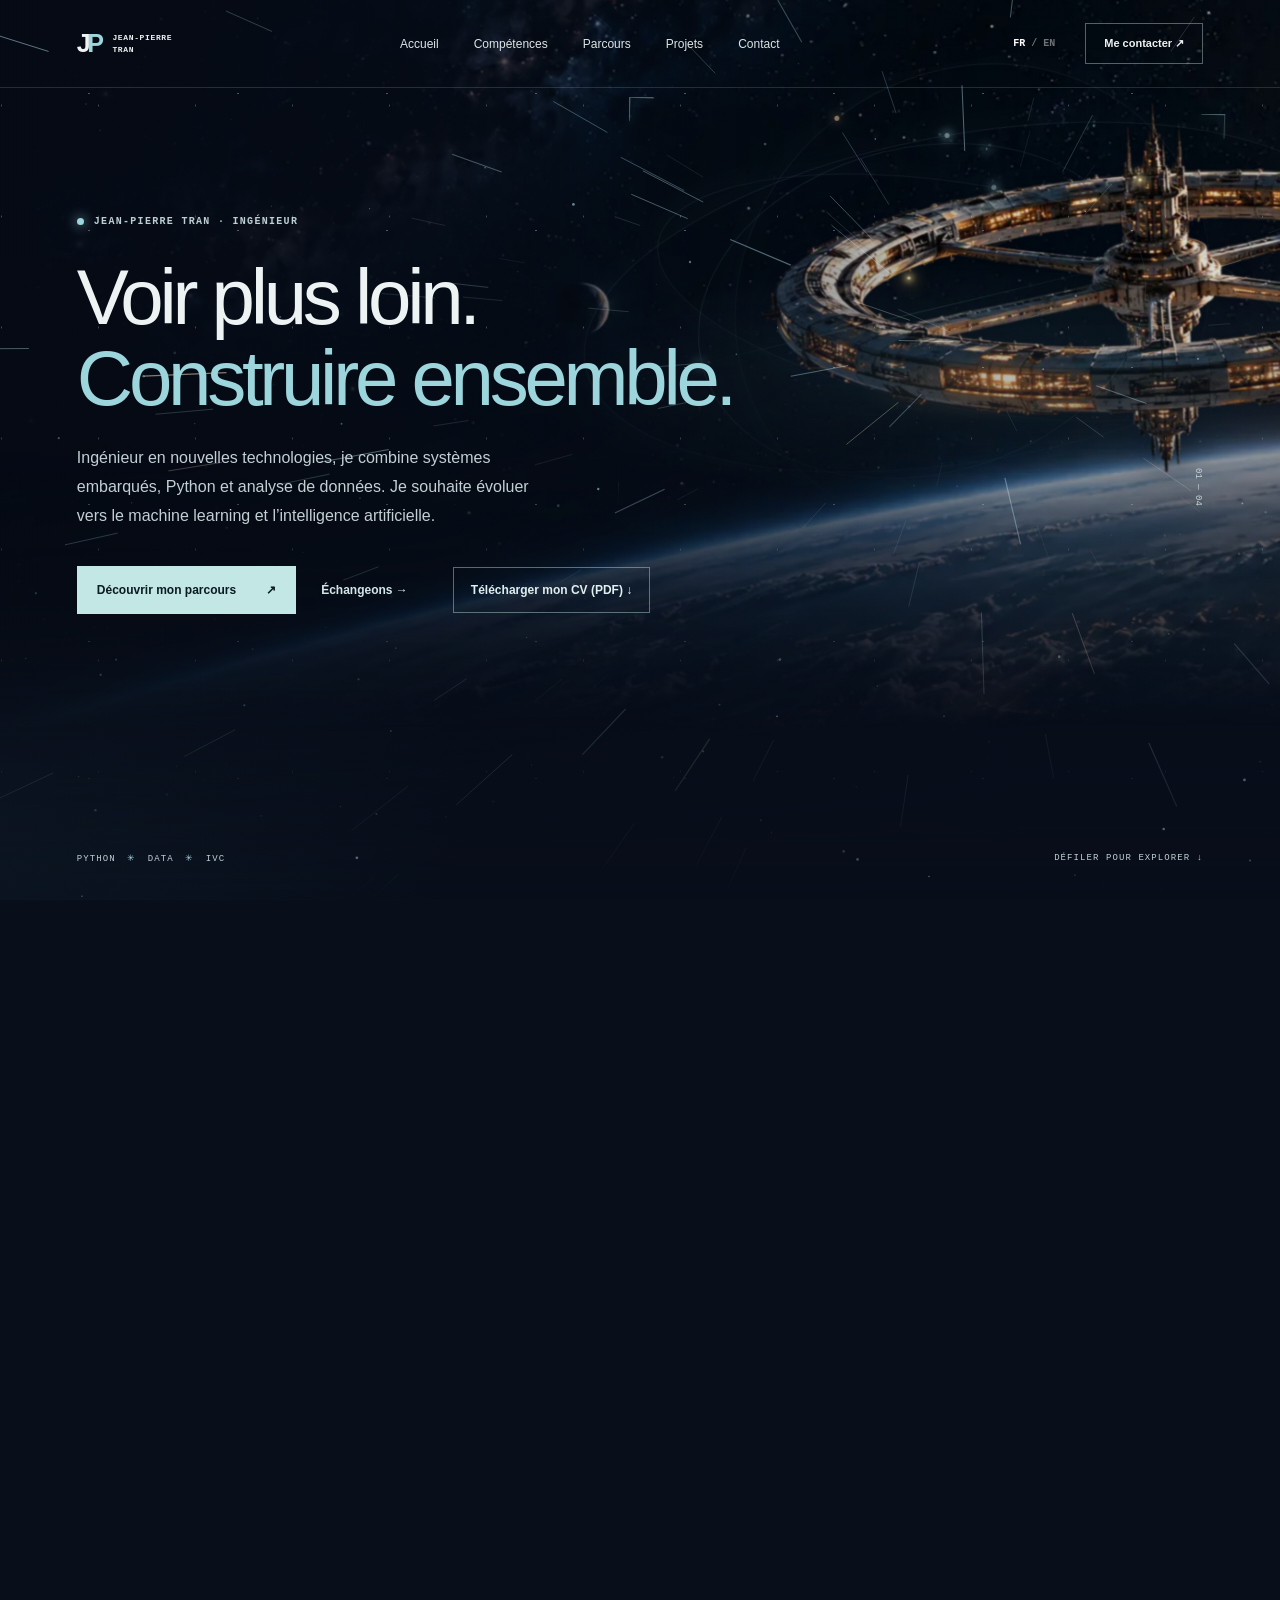
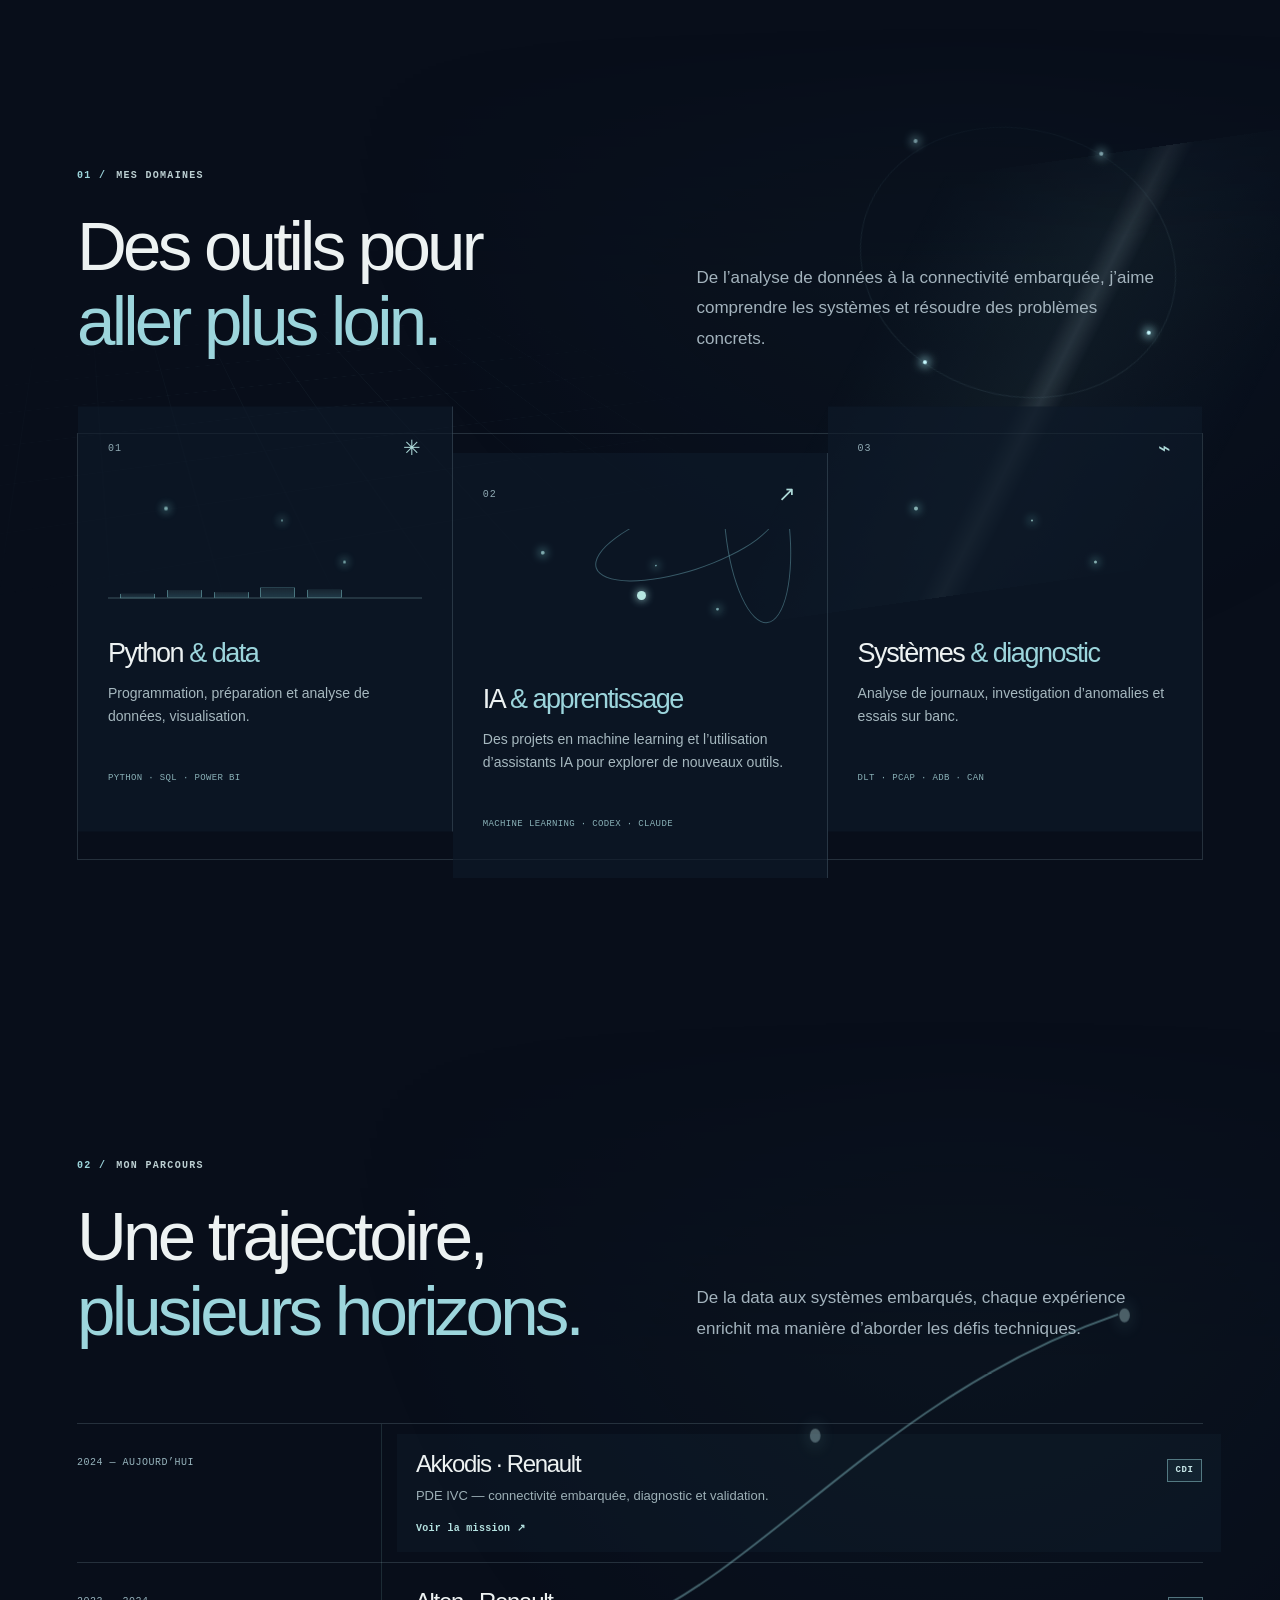
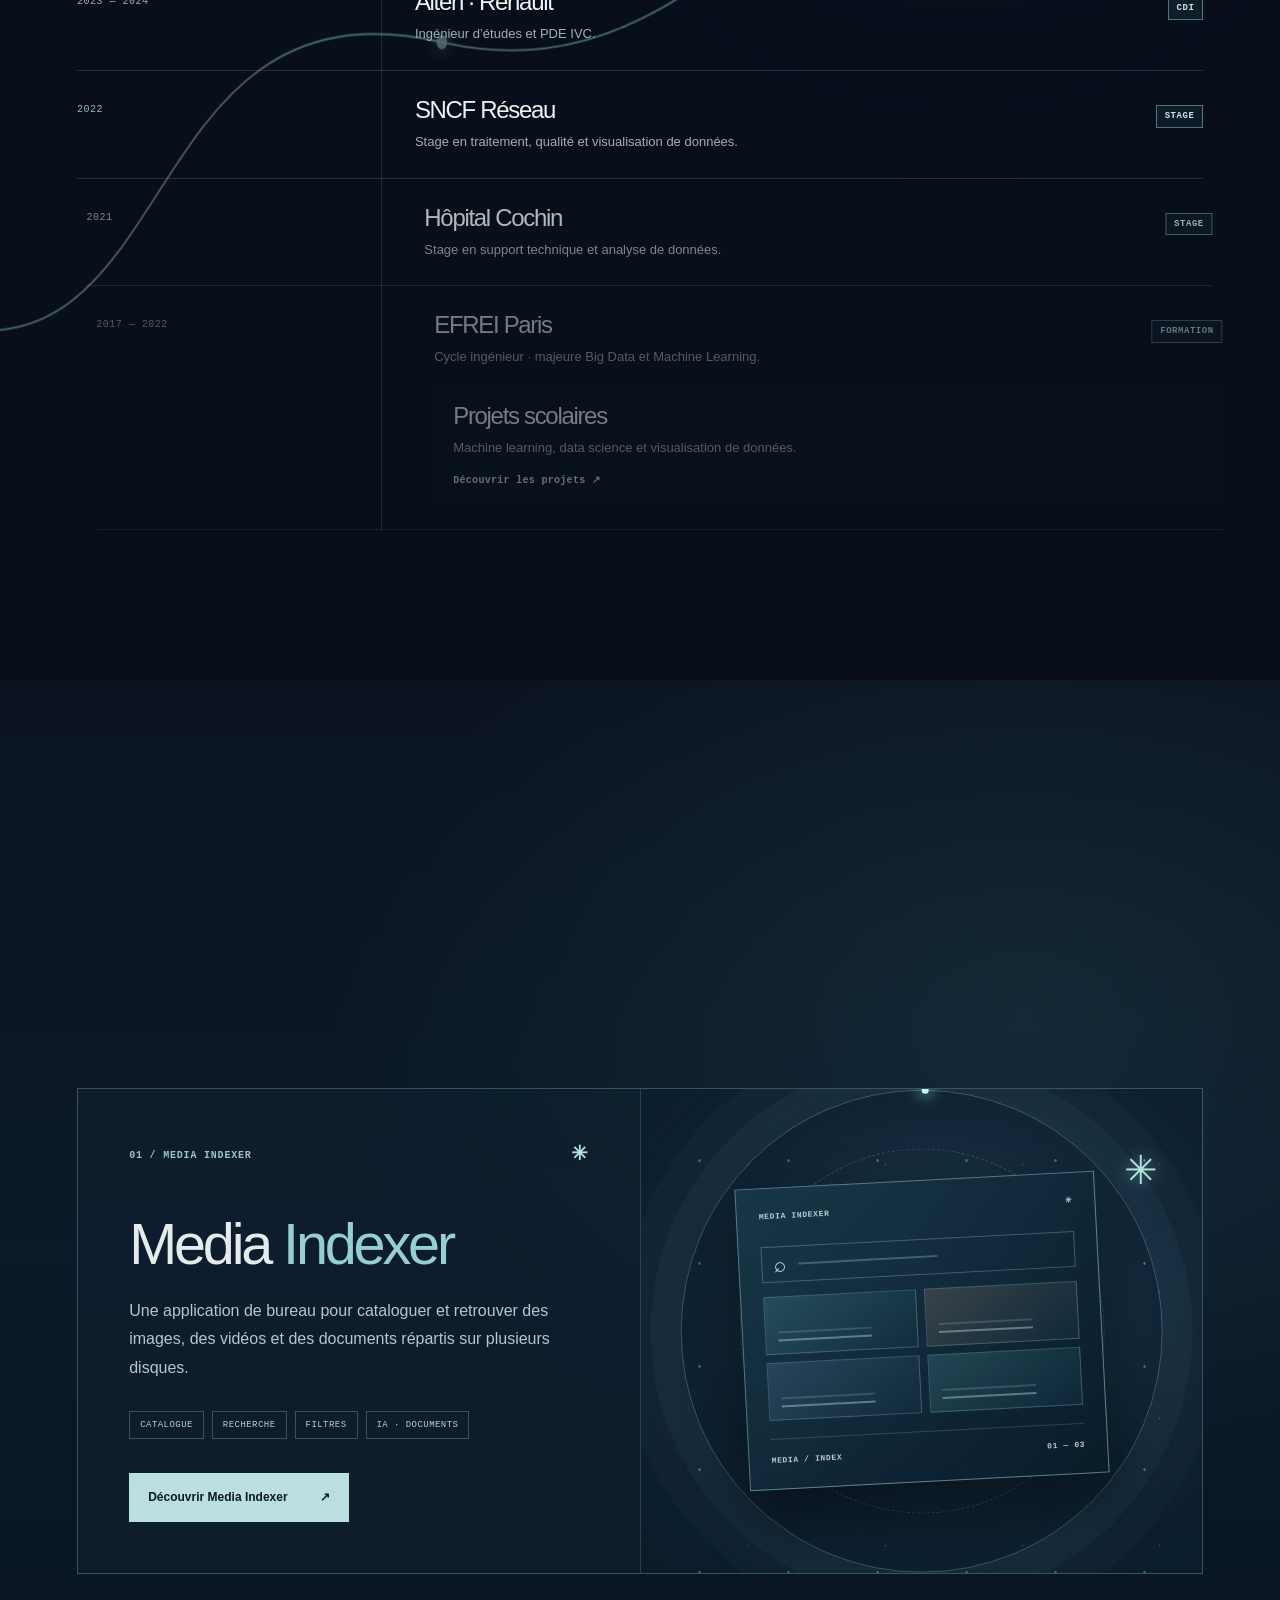
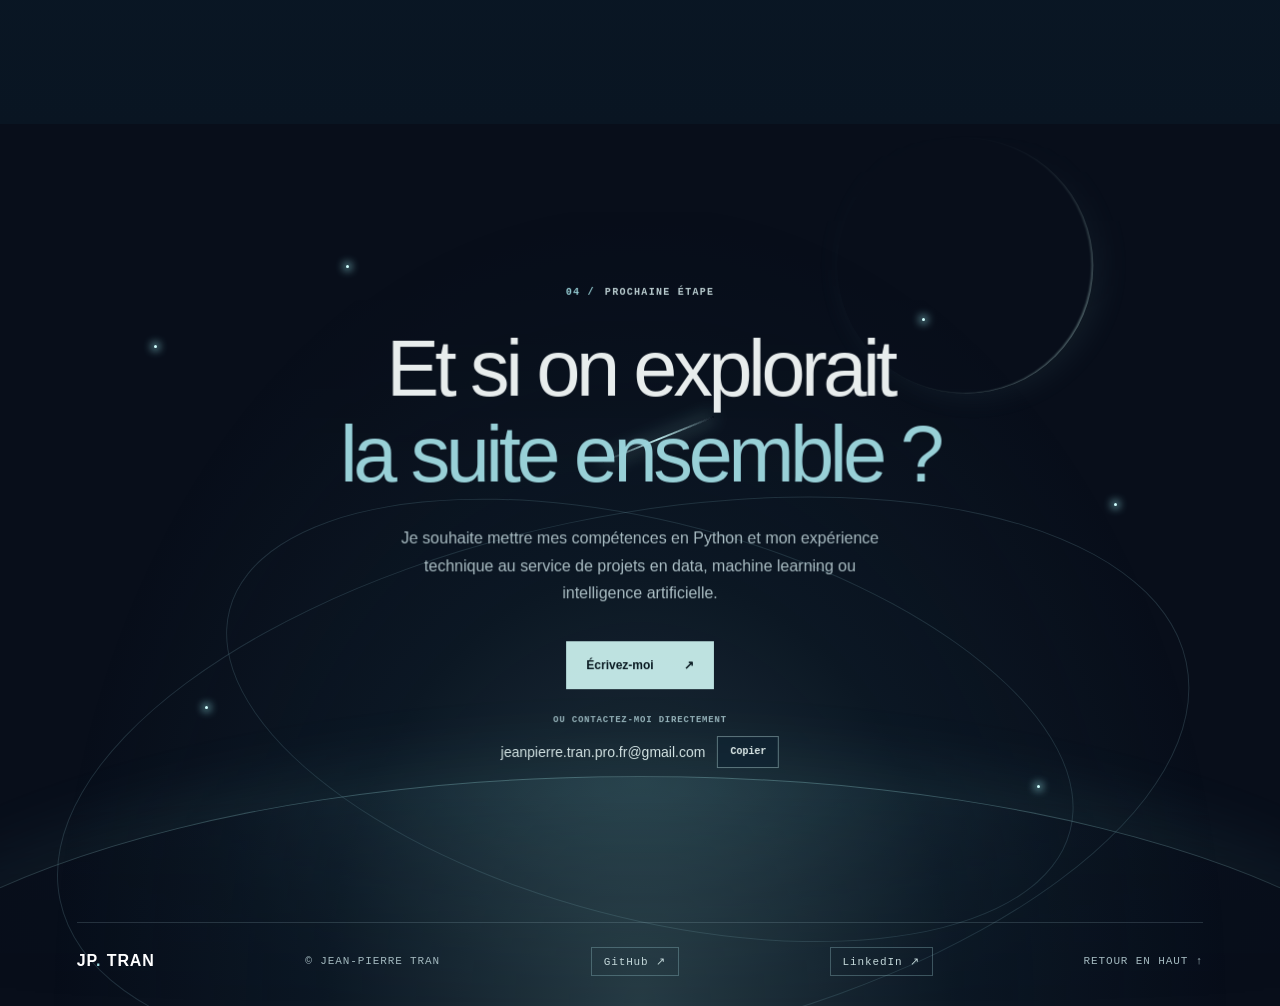
==== commit 9edbc15b: "t_b7321755: wire mobile-menu.js (menu opaque + lang persistée) on index" ====
--- a/index.html
+++ b/index.html
@@ -4,4 +4,4 @@
 <section id="expertise" class="section expertise"><div class="section-inner"><div class="section-top reveal"><div><div class="eyebrow"><span class="section-number">01 /</span><span data-fr="MES DOMAINES" data-en="MY FIELDS">MES DOMAINES</span></div><h2 data-fr="Des outils pour<br><em>aller plus loin.</em>" data-en="Tools to<br><em>go further.</em>">Des outils pour<br><em>aller plus loin.</em></h2></div><p class="section-lead" data-fr="De l’analyse de données à la connectivité embarquée, j’aime comprendre les systèmes et résoudre des problèmes concrets." data-en="From data analysis to in-vehicle connectivity, I enjoy understanding systems and solving concrete problems.">De l’analyse de données à la connectivité embarquée, j’aime comprendre les systèmes et résoudre des problèmes concrets.</p></div><div class="expertise-grid"><article class="expertise-item reveal"><div class="item-top"><span>01</span><span class="item-symbol">✳</span></div><div class="item-art data-art" aria-hidden="true"><i></i><i></i><i></i><i></i><i></i><div class="art-line"></div></div><h3>Python <em>&amp; data</em></h3><p data-fr="Programmation, préparation et analyse de données, visualisation." data-en="Programming, data preparation, analysis and visualisation.">Programmation, préparation et analyse de données, visualisation.</p><small>PYTHON · SQL · POWER BI</small></article><article class="expertise-item reveal"><div class="item-top"><span>02</span><span class="item-symbol">↗</span></div><div class="item-art orbit-art" aria-hidden="true"><i></i><i></i><i></i><b></b></div><h3 data-fr="IA <em>&amp; apprentissage</em>" data-en="AI <em>&amp; learning</em>">IA <em>&amp; apprentissage</em></h3><p data-fr="Des projets en machine learning et l’utilisation d’assistants IA pour explorer de nouveaux outils." data-en="Machine learning projects and the use of AI assistants to explore new tools.">Des projets en machine learning et l’utilisation d’assistants IA pour explorer de nouveaux outils.</p><small>MACHINE LEARNING · CODEX · CLAUDE</small></article><article class="expertise-item reveal"><div class="item-top"><span>03</span><span class="item-symbol">⌁</span></div><div class="item-art wave-art" aria-hidden="true"><svg viewBox="0 0 240 80" fill="none"><path d="M0 40H32L42 22L53 59L69 8L83 70L101 32L112 40H135L145 23L158 55L170 32L182 40H240" stroke="currentColor" stroke-width="1.3"/></svg></div><h3 data-fr="Systèmes <em>&amp; diagnostic</em>" data-en="Systems <em>&amp; diagnostics</em>">Systèmes <em>&amp; diagnostic</em></h3><p data-fr="Analyse de journaux, investigation d’anomalies et essais sur banc." data-en="Log analysis, issue investigation and test-bench work.">Analyse de journaux, investigation d’anomalies et essais sur banc.</p><small>DLT · PCAP · ADB · CAN</small></article></div></div></section>
 <section id="parcours" class="section journey-section"><div class="section-inner"><div class="journey-heading reveal"><div><div class="eyebrow"><span class="section-number">02 /</span><span data-fr="MON PARCOURS" data-en="MY JOURNEY">MON PARCOURS</span></div><h2 data-fr="Une trajectoire,<br><em>plusieurs horizons.</em>" data-en="One journey,<br><em>many horizons.</em>">Une trajectoire,<br><em>plusieurs horizons.</em></h2></div><p class="section-lead" data-fr="De la data aux systèmes embarqués, chaque expérience enrichit ma manière d’aborder les défis techniques." data-en="From data to embedded systems, each experience shapes how I approach technical challenges.">De la data aux systèmes embarqués, chaque expérience enrichit ma manière d’aborder les défis techniques.</p></div><div class="timeline reveal"><article><span>2024 — <span data-fr="AUJOURD’HUI" data-en="PRESENT">AUJOURD’HUI</span></span><div><a class="timeline-detail-link" href="experience.html" data-page="experience.html"><div class="timeline-entry-heading"><h3>Akkodis · Renault</h3><span class="timeline-tag" data-fr="CDI" data-en="Permanent">CDI</span></div><p data-fr="PDE IVC — connectivité embarquée, diagnostic et validation." data-en="IVC PDE — connectivity, diagnostics and validation.">PDE IVC — connectivité embarquée, diagnostic et validation.</p><span class="timeline-link-label" data-fr="Voir la mission ↗" data-en="Explore the role ↗">Voir la mission ↗</span></a></div></article><article><span>2023 — 2024</span><div><div class="timeline-entry-heading"><h3>Alten · Renault</h3><span class="timeline-tag" data-fr="CDI" data-en="Permanent">CDI</span></div><p data-fr="Ingénieur d’études et PDE IVC." data-en="Engineering consultant and IVC PDE.">Ingénieur d’études et PDE IVC.</p></div></article><article><span>2022</span><div><div class="timeline-entry-heading"><h3>SNCF Réseau</h3><span class="timeline-tag" data-fr="Stage" data-en="Internship">Stage</span></div><p data-fr="Stage en traitement, qualité et visualisation de données." data-en="Internship in data processing, quality and visualisation.">Stage en traitement, qualité et visualisation de données.</p></div></article><article><span>2021</span><div><div class="timeline-entry-heading"><h3 data-fr="Hôpital Cochin" data-en="Cochin Hospital">Hôpital Cochin</h3><span class="timeline-tag" data-fr="Stage" data-en="Internship">Stage</span></div><p data-fr="Stage en support technique et analyse de données." data-en="Internship in technical support and data analysis.">Stage en support technique et analyse de données.</p></div></article><article><span>2017 — 2022</span><div><div class="timeline-entry-heading"><h3>EFREI Paris</h3><span class="timeline-tag" data-fr="Formation" data-en="Education">Formation</span></div><p data-fr="Cycle ingénieur · majeure Big Data et Machine Learning." data-en="Engineering degree · Big Data and Machine Learning major.">Cycle ingénieur · majeure Big Data et Machine Learning.</p><a class="timeline-detail-link" href="projet.html" data-page="projet.html" style="margin: 18px 0 0"><h3 data-fr="Projets scolaires" data-en="Academic projects">Projets scolaires</h3><p data-fr="Machine learning, data science et visualisation de données." data-en="Machine learning, data science and data visualisation.">Machine learning, data science et visualisation de données.</p><span class="timeline-link-label" data-fr="Découvrir les projets ↗" data-en="Explore the projects ↗">Découvrir les projets ↗</span></a></div></article></div></div></section>
 <section id="projets-personnels" class="section personal-project"><div class="section-inner"><div class="personal-project-heading reveal"><div class="eyebrow"><span class="section-number">03 /</span><span data-fr="PROJET PERSONNEL" data-en="PERSONAL PROJECT">PROJET PERSONNEL</span></div><h2 data-fr="Des idées qui<br><em>prennent forme.</em>" data-en="Ideas taking<br><em>shape.</em>">Des idées qui<br><em>prennent forme.</em></h2></div><article class="personal-project-card reveal"><div class="personal-project-copy"><div class="personal-project-meta"><span>01 / MEDIA INDEXER</span><span aria-hidden="true">&#10035;</span></div><h3>Media <em>Indexer</em></h3><p data-fr="Une application de bureau pour cataloguer et retrouver des images, des vidéos et des documents répartis sur plusieurs disques." data-en="A desktop application for cataloguing and finding images, videos and documents across multiple drives.">Une application de bureau pour cataloguer et retrouver des images, des vidéos et des documents répartis sur plusieurs disques.</p><div class="personal-project-tags"><span data-fr="CATALOGUE" data-en="CATALOGUE">CATALOGUE</span><span data-fr="RECHERCHE" data-en="SEARCH">RECHERCHE</span><span data-fr="FILTRES" data-en="FILTERS">FILTRES</span><span data-fr="IA · DOCUMENTS" data-en="AI · DOCUMENTS">IA · DOCUMENTS</span></div><a class="personal-project-link timeline-detail-link" href="media-indexer.html" data-page="media-indexer.html"><span data-fr="Découvrir Media Indexer" data-en="Explore Media Indexer">Découvrir Media Indexer</span><span aria-hidden="true">&#8599;</span></a></div><div class="personal-project-art" aria-hidden="true"><div class="personal-project-orbit personal-project-orbit-a"></div><div class="personal-project-orbit personal-project-orbit-b"></div><div class="personal-project-visual"><div class="personal-project-visual-top"><span>MEDIA INDEXER</span><span>&#10035;</span></div><div class="personal-project-search"><span>&#8981;</span><i></i></div><div class="personal-project-tiles"><i></i><i></i><i></i><i></i></div><div class="personal-project-visual-bottom"><span>MEDIA / INDEX</span><span>01 &#8212; 03</span></div></div><span class="personal-project-star">&#10035;</span></div></article></div></section>
-<footer id="contact" class="closing"><div class="closing-orbit orbit-x"></div><div class="closing-orbit orbit-y"></div><div class="closing-glow"></div><div class="closing-copy reveal"><div class="eyebrow"><span class="section-number">04 /</span><span data-fr="PROCHAINE ÉTAPE" data-en="NEXT STEP">PROCHAINE ÉTAPE</span></div><h2 data-fr="Et si on explorait<br><em>la suite ensemble ?</em>" data-en="Shall we explore<br><em>what’s next together?</em>">Et si on explorait<br><em>la suite ensemble ?</em></h2><p data-fr="Je souhaite mettre mes compétences en Python et mon expérience technique au service de projets en data, machine learning ou intelligence artificielle." data-en="I’m looking to bring my Python skills and technical experience to data, machine learning or artificial intelligence projects.">Je souhaite mettre mes compétences en Python et mon expérience technique au service de projets en data, machine learning ou intelligence artificielle.</p><a class="button primary" href="mailto:jeanpierre.tran.pro.fr@gmail.com" data-fr="Écrivez-moi <span>↗</span>" data-en="Send me a message <span>↗</span>">Écrivez-moi <span>↗</span></a></div><div class="footer-line"><a class="footer-logo" href="#top">JP<span>.</span> TRAN</a><span>© JEAN-PIERRE TRAN</span><a class="footer-social" href="https://github.com/jeanpierre8" target="_blank" rel="noopener noreferrer" aria-label="GitHub — jeanpierre8">GitHub ↗</a><a class="footer-social" href="https://www.linkedin.com/in/jean-pierre-tran/" target="_blank" rel="noopener noreferrer" aria-label="LinkedIn — Jean-Pierre Tran">LinkedIn ↗</a><a href="#top" data-fr="RETOUR EN HAUT ↑" data-en="BACK TO TOP ↑">RETOUR EN HAUT ↑</a></div></footer></main><script src="assets/home.js?v=2" defer></script></body></html>
+<footer id="contact" class="closing"><div class="closing-orbit orbit-x"></div><div class="closing-orbit orbit-y"></div><div class="closing-glow"></div><div class="closing-copy reveal"><div class="eyebrow"><span class="section-number">04 /</span><span data-fr="PROCHAINE ÉTAPE" data-en="NEXT STEP">PROCHAINE ÉTAPE</span></div><h2 data-fr="Et si on explorait<br><em>la suite ensemble ?</em>" data-en="Shall we explore<br><em>what's next together?">Et si on explorait<br><em>la suite ensemble ?</em></h2><p data-fr="Je souhaite mettre mes compétences en Python et mon expérience technique au service de projets en data, machine learning ou intelligence artificielle." data-en="I'm looking to bring my Python skills and technical experience to data, machine learning or artificial intelligence projects.">Je souhaite mettre mes compétences en Python et mon expérience technique au service de projets en data, machine learning ou intelligence artificielle.</p><a class="button primary" href="mailto:jeanpierre.tran.pro.fr@gmail.com" data-fr="Écrivez-moi <span>↗</span>" data-en="Send me a message <span>↗</span>">Écrivez-moi <span>↗</span></a></div><div class="footer-line"><a class="footer-logo" href="#top">JP<span>.</span> TRAN</a><span>© JEAN-PIERRE TRAN</span><a class="footer-social" href="https://github.com/jeanpierre8" target="_blank" rel="noopener noreferrer" aria-label="GitHub — jeanpierre8">GitHub ↗</a><a class="footer-social" href="https://www.linkedin.com/in/jean-pierre-tran/" target="_blank" rel="noopener noreferrer" aria-label="LinkedIn — Jean-Pierre Tran">LinkedIn ↗</a><a href="#top" data-fr="RETOUR EN HAUT ↑" data-en="BACK TO TOP ↑">RETOUR EN HAUT ↑</a></div></footer></main><script src="assets/home.js?v=2" defer></script><script src="mobile-menu.js" defer></script></body></html>
